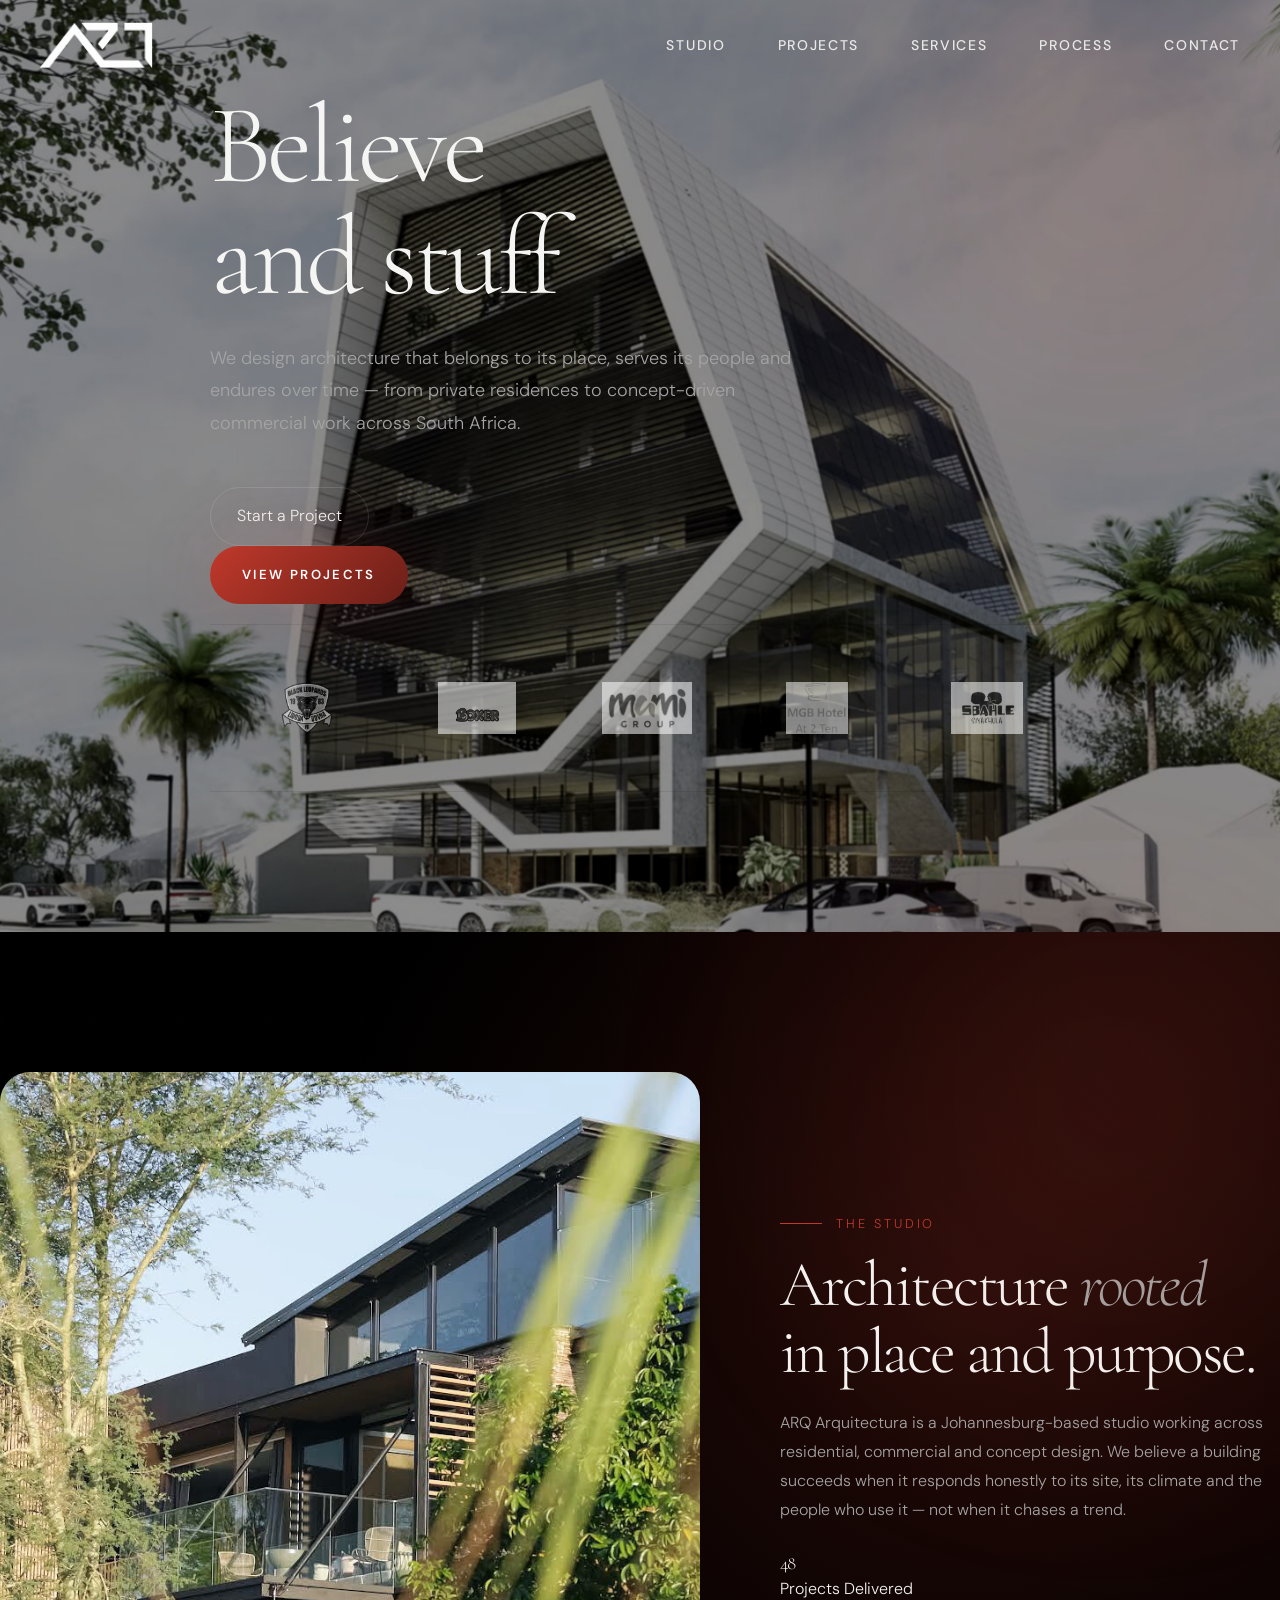
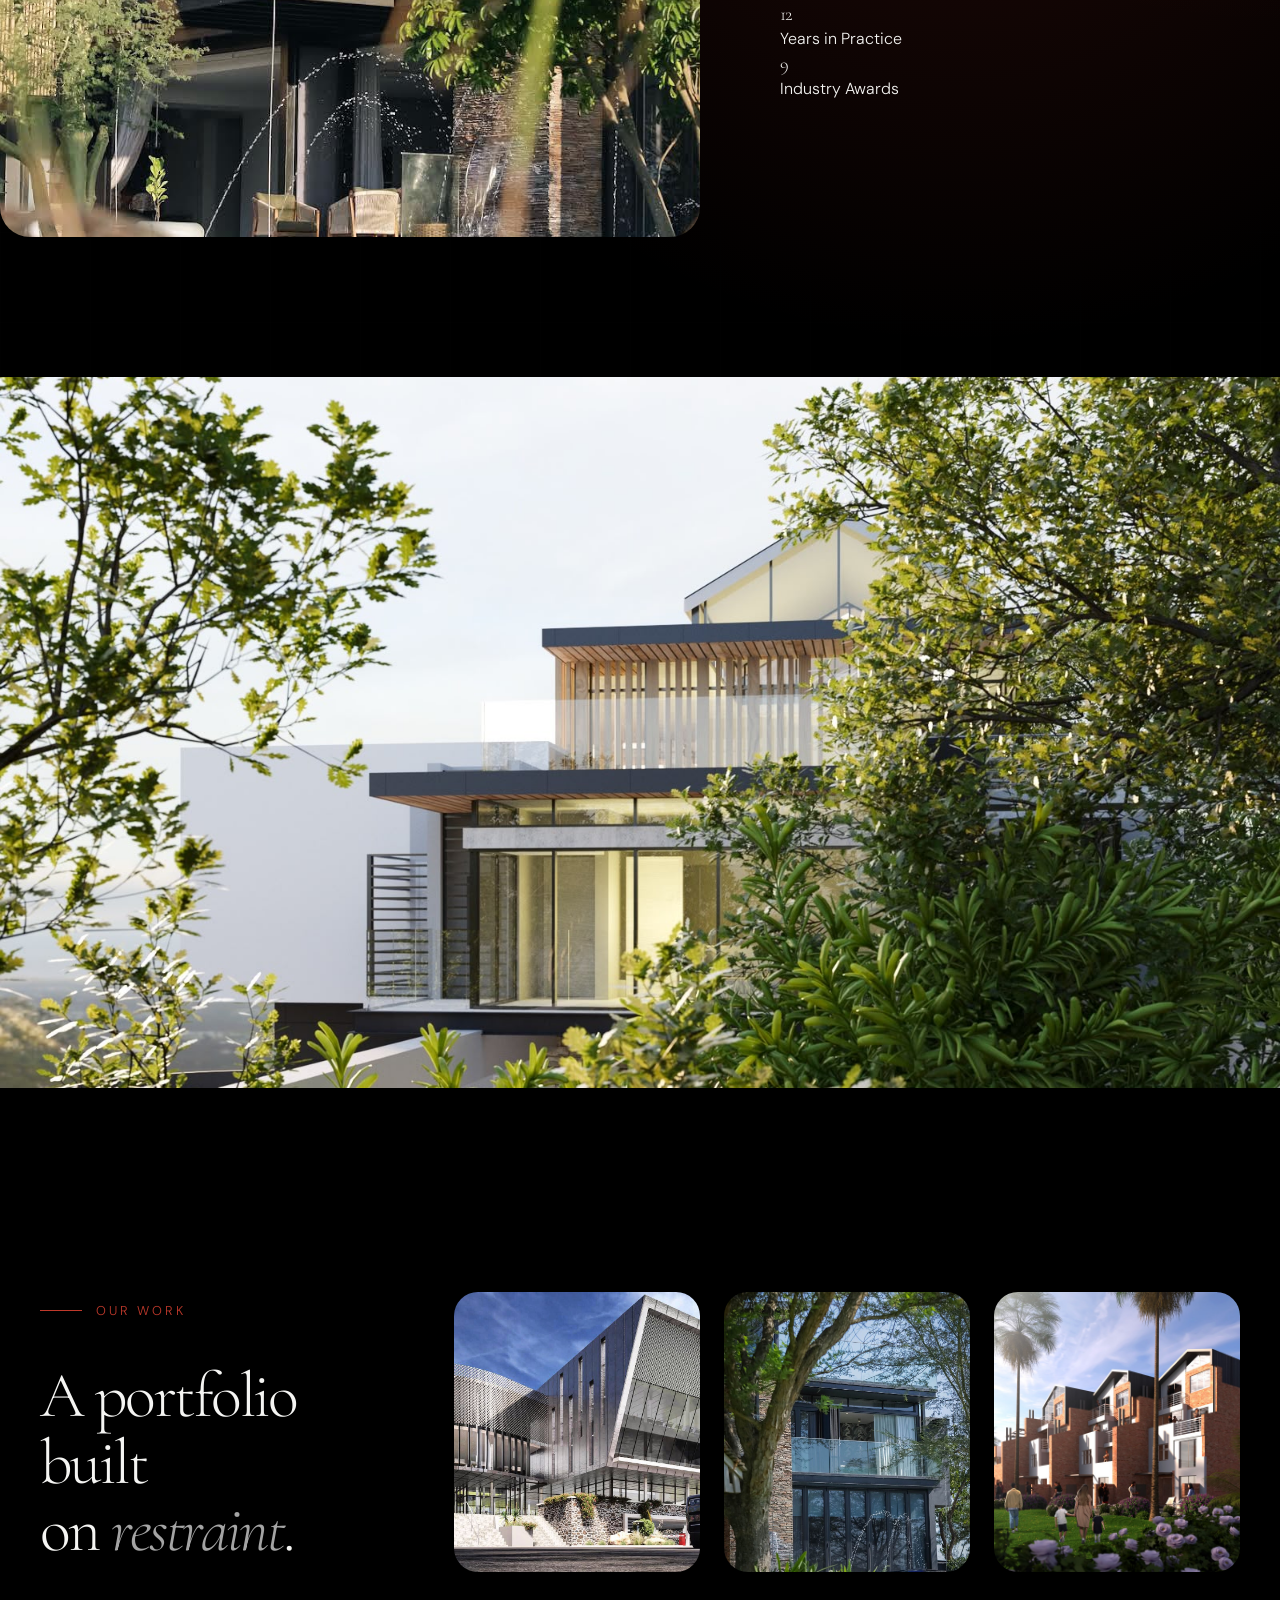
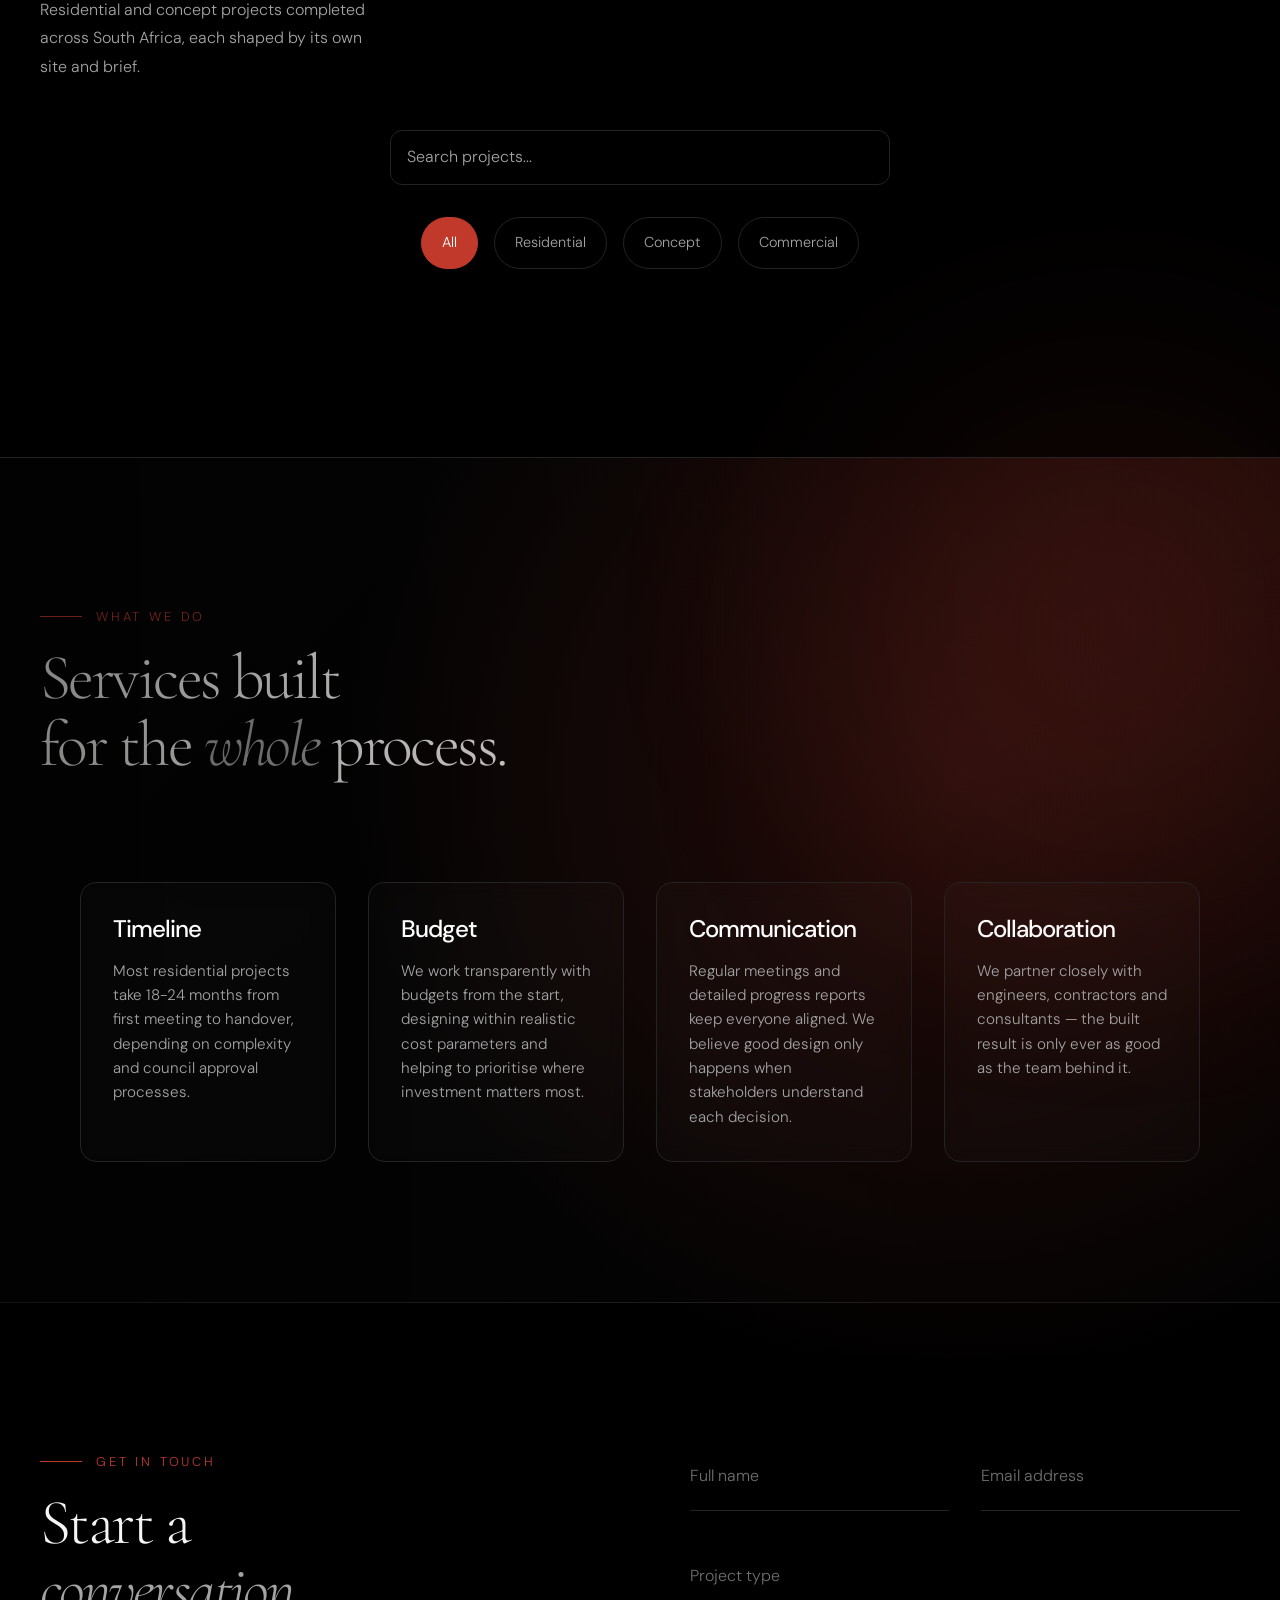
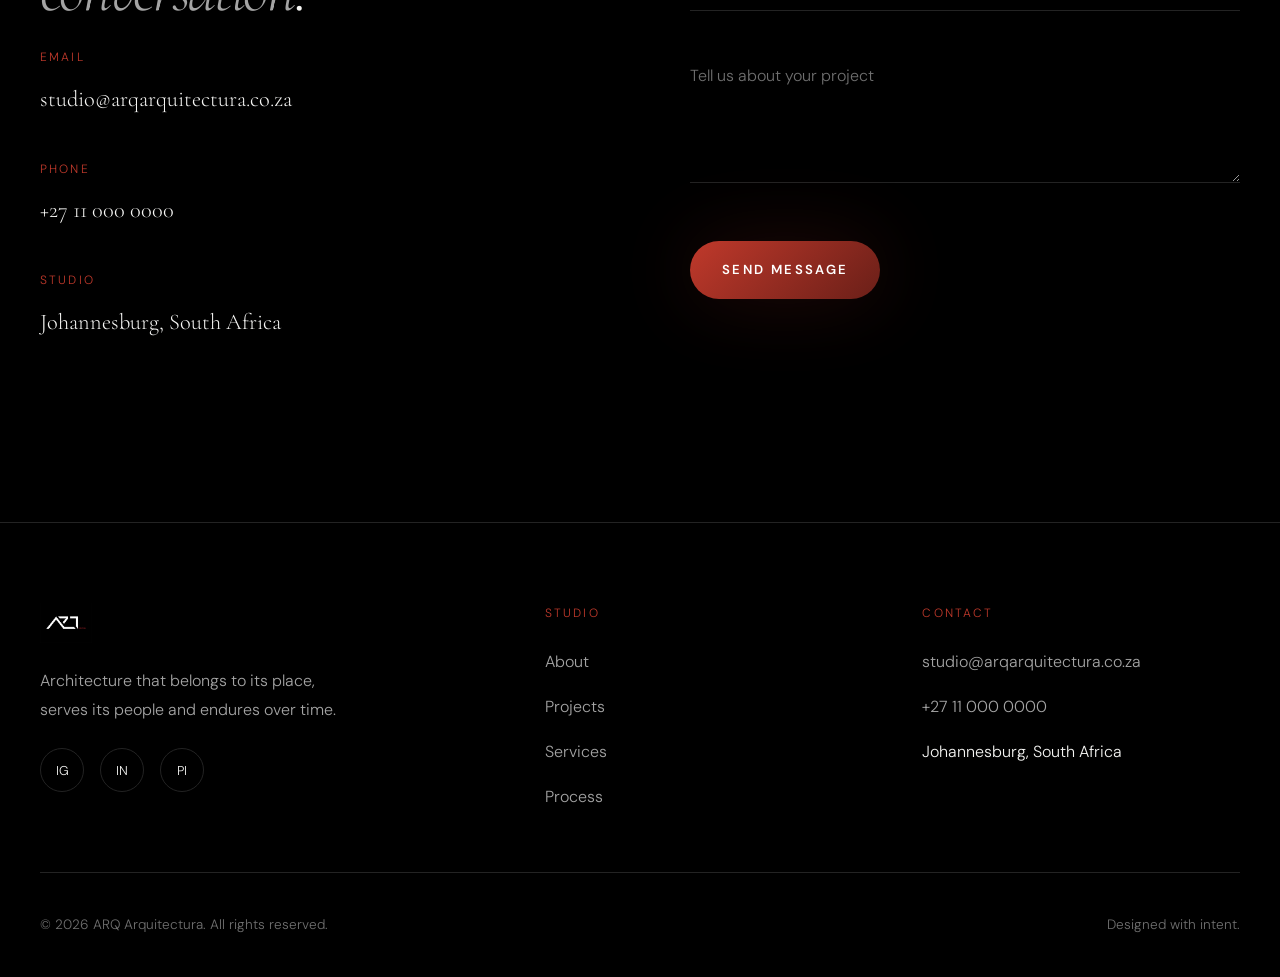
==== index.html @ 1ca4d44f "Add files via upload" ====
<!DOCTYPE html>
<html lang="en">
<head>
  <meta charset="UTF-8">
  <meta name="viewport" content="width=device-width, initial-scale=1.0">
  <title>ARQ Arquitectura | Architecture Studio</title>
  <meta name="description" content="ARQ Arquitectura is a Johannesburg-based architecture studio specialising in residential, commercial and concept design across South Africa.">

  <link rel="preconnect" href="https://fonts.googleapis.com">
  <link rel="preconnect" href="https://fonts.gstatic.com" crossorigin>
  <link href="https://fonts.googleapis.com/css2?family=Cormorant+Garamond:ital,wght@0,300;0,400;0,500;0,600;1,300;1,400&family=DM+Sans:wght@300;400;500;700&display=swap" rel="stylesheet">

  <link rel="stylesheet" href="css/variables.css">
  <link rel="stylesheet" href="css/reset.css">
  <link rel="stylesheet" href="css/layout.css">
  <link rel="stylesheet" href="css/navigation.css">
  <link rel="stylesheet" href="css/hero.css">
  <link rel="stylesheet" href="css/components.css">
  <link rel="stylesheet" href="css/featured.css">
  <link rel="stylesheet" href="css/slideshow.css">
  <link rel="stylesheet" href="css/portfolio.css">
  <link rel="stylesheet" href="css/lightbox.css">
  <link rel="stylesheet" href="css/footer.css">
  <link rel="stylesheet" href="css/animations.css">
  <link rel="stylesheet" href="css/responsive.css">
</head>

<body class="is-loading">

  <!-- ── LOADER ── -->
  <div id="loader" role="status" aria-label="Loading">
    <div class="loader-content">
      <img src="assets/images/logo.png" alt="ARQ Arquitectura" class="loader-logo-img">
      <div class="loader-bar" aria-hidden="true">
        <span class="loader-bar-fill"></span>
      </div>
    </div>
  </div>

  <!-- ── CURSOR ── -->
  <div id="cursor" aria-hidden="true">
    <div class="cursor-dot"></div>
    <div class="cursor-ring"></div>
    <div class="cursor-text"></div>
  </div>

  <!-- ── SCROLL PROGRESS ── -->
  <div id="scroll-progress" aria-hidden="true"></div>

  <!-- ── NAVIGATION ── -->
  <header>
    <nav class="navbar" role="navigation" aria-label="Main navigation">
      <a href="#" class="logo" aria-label="ARQ Arquitectura — home">
        <img src="assets/images/logo.png" alt="ARQ Arquitectura">
      </a>

      <ul class="nav-links" role="list">
        <li><a href="#about">Studio</a></li>
        <li><a href="#portfolio">Projects</a></li>
        <li><a href="#services">Services</a></li>
        <li><a href="#process">Process</a></li>
        <li><a href="#contact">Contact</a></li>
      </ul>

      <button class="menu-btn" aria-label="Open menu" aria-expanded="false">
        <span></span>
        <span></span>
      </button>
    </nav>
  </header>

  <!-- ── MOBILE MENU ── -->
  <div class="mobile-menu" role="dialog" aria-modal="true" aria-label="Mobile navigation">
    <a href="#about">Studio</a>
    <a href="#portfolio">Projects</a>
    <a href="#services">Services</a>
    <a href="#process">Process</a>
    <a href="#contact">Contact</a>
  </div>

  <main>

    <!-- ════════════════════════════════
         HERO
    ════════════════════════════════ -->
    <section id="hero" aria-label="Hero">
      <div class="hero-background">
        <img
          src="assets/images/hero/IMG-20260628-WA0039.jpg"  
          alt="Waterfront residence designed by ARQ Arquitectura"
          loading="eager"
          fetchpriority="high">
      </div>
      <!-- <div class="hero-overlay" aria-hidden="true"></div> -->
      <!-- <div class="hero-grid"    aria-hidden="true"></div> -->
      <div class="hero-light"   aria-hidden="true"></div>

      <div class="hero-content container">
        <!-- <p class="hero-tag">ARQ Arquitectura — Johannesburg</p> -->

        <h1 class="hero-title">
          <span></span>
          <span>Believe and stuff</span>
          <span></span>
        </h1>

        <p class="hero-description">
          We design architecture that belongs to its place, serves its people
          and endures over time — from private residences to concept-driven
          commercial work across South Africa.
        </p>

        <a href="#contact" class="nav-cta" style="display:inline-flex;">Start a Project</a>


        <div class="hero-buttons">
          <a href="#portfolio" class="btn btn-primary">View Projects</a>

          <section class="logo-slideshow" aria-label="Partner logos">
  <div class="slideshow-track">
    <div class="slideshow-item">
      <img src="assets/images/partners/blacklep.png" alt="Black Leopard" loading="lazy">
    </div>
    <div class="slideshow-item">
      <img src="assets/images/partners/Boxer.jpg" alt="Boxer" loading="lazy">
    </div>
    <div class="slideshow-item">
      <img src="assets/images/partners/Mami.jpg" alt="Mami Group" loading="lazy">
    </div>
    <div class="slideshow-item">
      <img src="assets/images/partners/MGB.jpg" alt="MGB Hotel at 2 Ten" loading="lazy">
    </div>
    <div class="slideshow-item">
      <img src="assets/images/partners/SBAHLe.jpg" alt="SBAHLE siyakhula" loading="lazy">
    </div>
    <div class="slideshow-item">
      <img src="assets/images/partners/Unaka.jpg" alt="Unaka aesthetics" loading="lazy">
    </div>
  </div>
</section>
        </div>
      </div>

      <!-- <div class="scroll-indicator" aria-hidden="true"><span></span></div> -->
    </section>

    <!-- ════════════════════════════════
         LOGO SLIDESHOW
    ════════════════════════════════ -->
    
    <!-- ════════════════════════════════
         ABOUT
    ════════════════════════════════ -->
    <section class="section featured-project" aria-labelledby="featured-heading">

        <div class="featured-image">
          <div class="hero-overlay" aria-hidden="true"></div> 
      <div class="hero-grid"    aria-hidden="true"></div> 
      <div class="hero-light"   aria-hidden="true"></div>
        <img
          src="assets/images/featured/IMG-20260628-WA0047.jpg"
          alt="Riverside Residence — featured project by ARQ Arquitectura"
          loading="lazy">
      </div>
       <div class="reveal-right">
          <p class="section-subtitle">The Studio</p>
          <h2 id="about-heading" class="section-title">
            Architecture <em>rooted</em><br>in place and purpose.
          </h2>

          <p class="section-description" style="margin-bottom:1.8rem;">
            ARQ Arquitectura is a Johannesburg-based studio working across
            residential, commercial and concept design. We believe a building
            succeeds when it responds honestly to its site, its climate and
            the people who use it — not when it chases a trend.
          </p>

          <div class="about-stats">
            <div class="stat">
              <h3 data-count="48">0</h3>
              <span>Projects Delivered</span>
            </div>
            <div class="stat">
              <h3 data-count="12">0</h3>
              <span>Years in Practice</span>
            </div>
            <div class="stat">
              <h3 data-count="9">0</h3>
              <span>Industry Awards</span>
            </div>
          </div>

    </div>

        </div>
    </section>


    <!-- ════════════════════════════════
         FEATURED PROJECT
    ════════════════════════════════ -->
    <!-- <section class="section featured-project" aria-labelledby="featured-heading">
      <div class="featured-image">
        <img
          src="assets/images/featured/IMG-20260628-WA0035.jpg"
          alt="Riverside Residence — featured project by ARQ Arquitectura"
          loading="lazy">
      </div>

      <div class="featured-content">
        <p class="section-subtitle">Featured Project</p>
        <h2 id="featured-heading" class="section-title">Riverside Residence</h2>

        <p class="section-description" style="margin-bottom:2rem;">
          A waterfront family home that opens fully toward the river, using
          deep overhangs and a layered material palette of stone, timber and
          glass to mediate between shade and openness through every season.
        </p>

        <div class="tags" style="margin-bottom:2.5rem;">
          <span class="tag">Residential</span>
          <span class="tag">Waterfront</span>
          <span class="tag">2025</span>
        </div>

        <a href="#portfolio" class="btn btn-outline">View All Projects</a>
      </div>
    </section> -->

 <!-- ════════════════════════════════
         FULL IMAGE SECTION
    ════════════════════════════════ -->
    <section class="full-image-section" aria-label="Full width showcase image">
      <div class="full-image-container">
        <img
          src="assets/images/featured/IMG-20260628-WA0055.jpg"
          alt="Architectural showcase by ARQ Arquitectura"
          loading="lazy">
      </div>
    </section>


    <!-- ════════════════════════════════
         PORTFOLIO
    ════════════════════════════════ -->
    <section id="portfolio" class="section" aria-labelledby="portfolio-heading">
      <div class="container-wide">

        <div class="portfolio-wrapper">
          <div class="portfolio-sidebar">
            <p class="section-subtitle">Our Work</p>
            <h2 id="portfolio-heading" class="section-title">
              A portfolio built<br>on <em>restraint</em>.
            </h2>
            <p class="section-description">
              Residential and concept projects completed across South Africa,
              each shaped by its own site and brief.
            </p>
          </div>

          <div class="portfolio-featured-grid">
            <article class="portfolio-card reveal" data-category="residential" data-title="Hillside Residence" data-location="Sandton, Johannesburg">
              <div class="portfolio-image">
                <img src="assets/images/portfolio/Residence4/IMG-20260628-WA0061.jpg" alt="Hillside Residence" loading="lazy">
              </div>
              <div class="portfolio-overlay" aria-hidden="true">
                <div>
                  <p class="project-category">Residential</p>
                  <h3 class="project-title">Hillside Residence</h3>
                  <p class="project-location">Sandton, Johannesburg</p>
                </div>
              </div>
            </article>

            <article class="portfolio-card reveal" data-category="residential" data-title="Courtyard House" data-location="Pretoria East">
              <div class="portfolio-image">
                <img src="assets/images/featured/IMG-20260628-WA0044.jpg" alt="Courtyard House" loading="lazy">
              </div>
              <div class="portfolio-overlay" aria-hidden="true">
                <div>
                  <p class="project-category">Residential</p>
                  <h3 class="project-title">Courtyard House</h3>
                  <p class="project-location">Pretoria East</p>
                </div>
              </div>
            </article>

            <article class="portfolio-card reveal" data-category="concept" data-title="Terrace Pavilion" data-location="Concept Study">
              <div class="portfolio-image">
                <img src="assets/images/featured/IMG-20260628-WA0052.jpg" alt="Terrace Pavilion concept" loading="lazy">
              </div>
              <div class="portfolio-overlay" aria-hidden="true">
                <div>
                  <p class="project-category">Residential</p>
                  <h3 class="project-title">Terrace Pavilion</h3>
                  <p class="project-location">Concept Study</p>
                </div>
              </div>
            </article>
          </div>
        </div>

        <div class="portfolio-search-container">
          <input 
            type="text" 
            id="portfolio-search" 
            class="portfolio-search" 
            placeholder="Search projects..."
            aria-label="Search projects by name or location">
        </div>

        <div class="portfolio-filters" role="group" aria-label="Filter projects">
          <button class="filter-btn active" data-filter="all">All</button>
          <button class="filter-btn" data-filter="residential">Residential</button>
          <button class="filter-btn" data-filter="concept">Concept</button>
          <button class="filter-btn" data-filter="commercial">Commercial</button>
        </div>

        <div class="portfolio-grid">
          <article class="portfolio-card reveal" data-category="residential" data-title="Glass Box Residence" data-location="Bryanston, Johannesburg">
            <div class="portfolio-image">
              <img src="assets/images/portfolio/Residence2/IMG-20260628-WA0085.jpg" alt="Glass Box Residence" loading="lazy">
            </div>
            <div class="portfolio-overlay" aria-hidden="true">
              <div>
                <p class="project-category">Residential</p>
                <h3 class="project-title">Glass Box Residence</h3>
                <p class="project-location">Bryanston, Johannesburg</p>
              </div>
            </div>
          </article>

          <article class="portfolio-card reveal" data-category="residential" data-title="The Linear House" data-location="Waterkloof, Pretoria">
            <div class="portfolio-image">
              <img src="assets/images/portfolio/Residence2/IMG-20260628-WA0087.jpg" alt="The Linear House" loading="lazy">
            </div>
            <div class="portfolio-overlay" aria-hidden="true">
              <div>
                <p class="project-category">Residential</p>
                <h3 class="project-title">The Linear House</h3>
                <p class="project-location">Waterkloof, Pretoria</p>
              </div>
            </div>
          </article>

          <article class="portfolio-card reveal" data-category="concept" data-title="Timber Retreat" data-location="Concept Study">
            <div class="portfolio-image">
              <img src="assets/images/portfolio/Residence2/IMG-20260628-WA0089.jpg" alt="Timber Retreat concept" loading="lazy">
            </div>
            <div class="portfolio-overlay" aria-hidden="true">
              <div>
                <p class="project-category">Concept</p>
                <h3 class="project-title">Timber Retreat</h3>
                <p class="project-location">Concept Study</p>
              </div>
            </div>
          </article>

          <article class="portfolio-card reveal" data-category="residential" data-title="Stone &amp; Steel House" data-location="Constantia, Cape Town">
            <div class="portfolio-image">
              <img src="assets/images/portfolio/Residence3/IMG-20260628-WA0075.jpg" alt="Stone and Steel House" loading="lazy">
            </div>
            <div class="portfolio-overlay" aria-hidden="true">
              <div>
                <p class="project-category">Residential</p>
                <h3 class="project-title">Stone &amp; Steel House</h3>
                <p class="project-location">Constantia, Cape Town</p>
              </div>
            </div>
          </article>

          <article class="portfolio-card reveal" data-category="residential" data-title="Garden Residence" data-location="Hyde Park, Johannesburg">
            <div class="portfolio-image">
              <img src="assets/images/portfolio/Residence3/IMG-20260628-WA0079.jpg" alt="Garden Residence" loading="lazy">
            </div>
            <div class="portfolio-overlay" aria-hidden="true">
              <div>
                <p class="project-category">Residential</p>
                <h3 class="project-title">Garden Residence</h3>
                <p class="project-location">Hyde Park, Johannesburg</p>
              </div>
            </div>
          </article>

          <article class="portfolio-card reveal" data-category="commercial" data-title="The Apex Tower" data-location="Johannesburg CBD">
            <div class="portfolio-image">
              <img src="assets/images/portfolio/Residence4/IMG-20260628-WA0025.jpg" alt="The Apex Tower commercial" loading="lazy">
            </div>
            <div class="portfolio-overlay" aria-hidden="true">
              <div>
                <p class="project-category">Commercial</p>
                <h3 class="project-title">The Apex Tower</h3>
                <p class="project-location">Johannesburg CBD</p>
              </div>
            </div>
          </article>

          <article class="portfolio-card reveal" data-category="concept" data-title="The Black Pavilion" data-location="Concept Study">
            <div class="portfolio-image">
              <img src="assets/images/portfolio/Residence4/IMG-20260628-WA0057.jpg" alt="The Black Pavilion concept" loading="lazy">
            </div>
            <div class="portfolio-overlay" aria-hidden="true">
              <div>
                <p class="project-category">Concept</p>
                <h3 class="project-title">The Black Pavilion</h3>
                <p class="project-location">Concept Study</p>
              </div>
            </div>
          </article>

          <article class="portfolio-card reveal" data-category="residential" data-title="The Ridge" data-location="Sandton, Johannesburg">
            <div class="portfolio-image">
              <img src="assets/images/portfolio/Residence3/IMG-20260628-WA0073.jpg" alt="The Ridge residence" loading="lazy">
            </div>
            <div class="portfolio-overlay" aria-hidden="true">
              <div>
                <p class="project-category">Residential</p>
                <h3 class="project-title">The Ridge</h3>
                <p class="project-location">Sandton, Johannesburg</p>
              </div>
            </div>
          </article>

          <article class="portfolio-card reveal" data-category="residential" data-title="Heritage Court" data-location="Rosebank, Johannesburg">
            <div class="portfolio-image">
              <img src="assets/images/portfolio/Residence2/IMG-20260628-WA0091.jpg" alt="Heritage Court" loading="lazy">
            </div>
            <div class="portfolio-overlay" aria-hidden="true">
              <div>
                <p class="project-category">Residential</p>
                <h3 class="project-title">Heritage Court</h3>
                <p class="project-location">Rosebank, Johannesburg</p>
              </div>
            </div>
          </article>
        </div><!-- .portfolio-grid -->
      </div>
    </section>

    <!-- ════════════════════════════════
         SERVICES
    ════════════════════════════════ -->
     <section class="section info-grid-section" aria-label="Process information">
      <div class="container-wide">

        <div class="section-header">
          <div>
            <p class="section-subtitle">What We Do</p>
            <h2 id="services-heading" class="section-title">
              Services built<br>for the <em>whole</em> process.
            </h2>
          </div>
        </div>
        <div class="hero-overlay" aria-hidden="true"></div>
      <div class="hero-grid"    aria-hidden="true"></div>
      <div class="hero-light"   aria-hidden="true"></div>
      <div class="container-wide">
        <div class="info-grid">
          <div class="info-card">
            <h3>Timeline</h3>
            <p>Most residential projects take 18-24 months from first meeting to handover, depending on complexity and council approval processes.</p>
          </div>
          <div class="info-card">
            <h3>Budget</h3>
            <p>We work transparently with budgets from the start, designing within realistic cost parameters and helping to prioritise where investment matters most.</p>
          </div>
          <div class="info-card">
            <h3>Communication</h3>
            <p>Regular meetings and detailed progress reports keep everyone aligned. We believe good design only happens when stakeholders understand each decision.</p>
          </div>
          <div class="info-card">
            <h3>Collaboration</h3>
            <p>We partner closely with engineers, contractors and consultants — the built result is only ever as good as the team behind it.</p>
          </div>
        </div>
      </div>
    
      </div>
    </section>

    <!-- ════════════════════════════════
         PROCESS
    ════════════════════════════════ -->
    <!-- <section id="process" class="section" aria-labelledby="process-heading">
      <div class="container">

        <div class="section-header">
          <div>
            <p class="section-subtitle">How We Work</p>
            <h2 id="process-heading" class="section-title">
              A process built<br>on <em>clarity</em>.
            </h2>
          </div>
        </div>

        <div class="timeline">
          <div class="timeline-line" aria-hidden="true"></div>

          <div class="timeline-item">
            <div class="timeline-number" aria-hidden="true">01</div>
            <div class="timeline-content">
              <h3>Discovery</h3>
              <p>We start by understanding your site, budget and how you want
              to live or work in the space — the foundation every decision
              after this is built on.</p>
            </div>
          </div>

          <div class="timeline-item">
            <div class="timeline-number" aria-hidden="true">02</div>
            <div class="timeline-content">
              <h3>Concept Design</h3>
              <p>Early massing, planning and material studies are developed
              and tested against the brief, with visualisations to bring the
              idea to life.</p>
            </div>
          </div>

          <div class="timeline-item">
            <div class="timeline-number" aria-hidden="true">03</div>
            <div class="timeline-content">
              <h3>Documentation</h3>
              <p>Approved concepts are developed into detailed technical
              drawings and specifications ready for council approval
              and tender.</p>
            </div>
          </div>

          <div class="timeline-item">
            <div class="timeline-number" aria-hidden="true">04</div>
            <div class="timeline-content">
              <h3>Delivery</h3>
              <p>We stay involved through construction, working alongside
              contractors to make sure the built result matches the
              design intent.</p>
            </div>
          </div>
        </div>

      </div>
    </section> -->

    <!-- ════════════════════════════════
         PROCESS INFO GRID
    ════════════════════════════════ -->
  
    <!-- ════════════════════════════════
         CONTACT
    ════════════════════════════════ -->
    <section id="contact" class="section" aria-labelledby="contact-heading">
      <div class="container">

        <div class="contact-grid">
          <div>
            <p class="section-subtitle">Get In Touch</p>
            <h2 id="contact-heading" class="section-title">
              Start a<br><em>conversation</em>.
            </h2>

            <div class="contact-info-item">
              <p class="contact-info-label">Email</p>
              <p class="contact-info-value">
                <a href="mailto:studio@arqarquitectura.co.za">studio@arqarquitectura.co.za</a>
              </p>
            </div>
            <div class="contact-info-item">
              <p class="contact-info-label">Phone</p>
              <p class="contact-info-value">
                <a href="tel:+27110000000">+27 11 000 0000</a>
              </p>
            </div>
            <div class="contact-info-item">
              <p class="contact-info-label">Studio</p>
              <p class="contact-info-value">Johannesburg, South Africa</p>
            </div>
          </div>

          <form id="contact-form" class="contact-form" novalidate>
            <div class="form-row form-group">
              <input class="input" type="text"  name="name"    placeholder="Full name"      required autocomplete="name">
              <input class="input" type="email" name="email"   placeholder="Email address"  required autocomplete="email">
            </div>
            <div class="form-group">
              <input class="input" type="text"  name="subject" placeholder="Project type">
            </div>
            <div class="form-group">
              <textarea class="input" name="message" placeholder="Tell us about your project" required></textarea>
            </div>
            <button type="submit" class="btn btn-primary">Send Message</button>
          </form>
        </div>

      </div>
    </section>

  </main>

  <!-- ── LIGHTBOX ── -->
  <div id="lightbox" role="dialog" aria-modal="true" aria-label="Project image"></div>

  <!-- ── FOOTER ── -->
  <footer>
    <div class="container">

      <div class="footer-grid">
        <div class="footer-brand">
          <img src="assets/images/logo.jpg" alt="ARQ Arquitectura" class="footer-logo">
          <p class="footer-tagline">
            Architecture that belongs to its place, serves its people
            and endures over time.
          </p>
          <div class="footer-social">
            <a href="#" aria-label="Instagram">IG</a>
            <a href="#" aria-label="LinkedIn">IN</a>
            <a href="#" aria-label="Pinterest">PI</a>
          </div>
        </div>

        <div>
          <p class="footer-heading">Studio</p>
          <nav class="footer-links" aria-label="Footer navigation">
            <a href="#about">About</a>
            <a href="#portfolio">Projects</a>
            <a href="#services">Services</a>
            <a href="#process">Process</a>
          </nav>
        </div>

        <div>
          <p class="footer-heading">Contact</p>
          <div class="footer-links">
            <a href="mailto:studio@arqarquitectura.co.za">studio@arqarquitectura.co.za</a>
            <a href="tel:+27110000000">+27 11 000 0000</a>
            <span>Johannesburg, South Africa</span>
          </div>
        </div>
      </div>

      <div class="footer-bottom">
        <span>© <span id="year"></span> ARQ Arquitectura. All rights reserved.</span>
        <span>Designed with intent.</span>
      </div>

    </div>
  </footer>

  <!-- ── LIBRARIES ── -->
  <script src="https://cdn.jsdelivr.net/npm/@studio-freight/lenis@1/bundled/lenis.min.js"></script>
  <script src="https://cdn.jsdelivr.net/npm/gsap@3/dist/gsap.min.js"></script>
  <script src="https://cdn.jsdelivr.net/npm/gsap@3/dist/ScrollTrigger.min.js"></script>

  <!-- ── SCRIPTS ── -->
  <script src="js/cursor.js"></script>
  <script src="js/navigation.js"></script>
  <script src="js/hero.js"></script>
  <script src="js/slideshow.js"></script>
  <script src="js/reveal.js"></script>
  <script src="js/featured.js"></script>
  <script src="js/portfolio.js"></script>
  <script src="js/process.js"></script>
  <script src="js/lightbox.js"></script>
  <script src="js/contact.js"></script>
  <script src="js/app.js"></script>

</body>
</html>
---- css/variables.css ----
/* ==========================================
   ARQ Arquitectura Design System
   ========================================== */

:root{

/*==========================================
COLORS
==========================================*/

--color-black:#080808;
--color-black-2:#101010;
--color-black-3:#181818;

--color-white:#F5F5F3;
--color-light:#E9E9E7;

--color-grey:#A4A4A4;
--color-grey-dark:#6F6F6F;
--color-grey-light:#D5D5D5;

--color-red:#C0392B;
--color-red-dark:#8E2A20;
--color-red-light:#E05345;

--color-border:#232323;

--color-success:#38A169;
--color-warning:#D69E2E;
--color-error:#E53E3E;


/*==========================================
TYPOGRAPHY
==========================================*/

--font-heading:'Cormorant Garamond',serif;
--font-body:'DM Sans',sans-serif;

--fw-light:300;
--fw-regular:400;
--fw-medium:500;
--fw-bold:700;


/*==========================================
FONT SIZES
==========================================*/

--fs-xs:.75rem;
--fs-sm:.875rem;
--fs-base:1rem;
--fs-md:1.125rem;
--fs-lg:1.5rem;
--fs-xl:2rem;
--fs-2xl:3rem;
--fs-3xl:4rem;
--fs-4xl:5rem;
--fs-5xl:6rem;


/* Responsive Hero */

--hero-title:clamp(3.5rem,9vw,7rem);
--section-title:clamp(2.2rem,5vw,4.5rem);


/*==========================================
LINE HEIGHT
==========================================*/

--lh-tight:1.05;
--lh-heading:1.15;
--lh-body:1.8;


/*==========================================
LETTER SPACING
==========================================*/

--tracking-tight:-0.04em;
--tracking-normal:0;
--tracking-wide:.14em;
--tracking-wider:.25em;


/*==========================================
SPACING
==========================================*/

--space-xxs:.4rem;
--space-xs:.75rem;
--space-sm:1rem;
--space-md:1.5rem;
--space-lg:2rem;
--space-xl:3rem;
--space-2xl:5rem;
--space-3xl:7rem;
--space-4xl:10rem;


/*==========================================
LAYOUT
==========================================*/

--container:1440px;
--container-wide:1700px;

--section-padding:140px;
--section-padding-mobile:80px;


/*==========================================
NAVIGATION
==========================================*/

--nav-height:90px;
--nav-height-scrolled:70px;


/*==========================================
BORDERS
==========================================*/

--radius-sm:8px;
--radius-md:16px;
--radius-lg:24px;
--radius-full:999px;


/*==========================================
SHADOWS
==========================================*/

--shadow-sm:
0 10px 30px rgba(0,0,0,.12);

--shadow-md:
0 20px 60px rgba(0,0,0,.18);

--shadow-lg:
0 40px 100px rgba(0,0,0,.28);

--shadow-glow:
0 0 80px rgba(192,57,43,.18);


/*==========================================
TRANSITIONS
==========================================*/

--ease:
cubic-bezier(.22,1,.36,1);

--ease-smooth:
cubic-bezier(.16,1,.3,1);

--transition-fast:
.25s var(--ease);

--transition:
.45s var(--ease);

--transition-slow:
.8s var(--ease-smooth);


/*==========================================
CURSOR
==========================================*/

--cursor-size:10px;
--cursor-ring:42px;


/*==========================================
BLUR
==========================================*/

--blur-sm:8px;
--blur-md:20px;
--blur-lg:40px;


/*==========================================
Z INDEX
==========================================*/

--z-loader:99999;
--z-cursor:9000;
--z-nav:5000;
--z-lightbox:8000;
--z-overlay:3000;


/*==========================================
IMAGE EFFECTS
==========================================*/

--image-scale:1.08;
--image-hover:1.13;

--image-darkness:.72;


/*==========================================
GLASS
==========================================*/

--glass:
rgba(255,255,255,.04);

--glass-border:
rgba(255,255,255,.08);


/*==========================================
GRADIENTS
==========================================*/

--gradient-dark:
linear-gradient(
180deg,
rgba(8,8,8,.05),
rgba(8,8,8,.92)
);

--gradient-hero:
linear-gradient(
90deg,
rgba(8,8,8,.88),
rgba(8,8,8,.18)
);

--gradient-accent:
linear-gradient(
135deg,
var(--color-red),
#6A1F18
);

}
---- css/layout.css ----
/* ==========================================
   LAYOUT
   ARQ Arquitectura
========================================== */

/* ---------- Body ---------- */

html{
    scroll-padding-top: calc(var(--nav-height) + 16px);
}

body{
    background:#000000;
    color:var(--color-white);
}

/* ---------- Main ---------- */

main{
    position:relative;
    overflow:hidden;
}

/* ---------- Container ---------- */

.container{

    width:min(
        calc(100% - 80px),
        var(--container)
    );

    margin-inline:auto;

}

.container-wide{

    width:min(
        calc(100% - 80px),
        var(--container-wide)
    );

    margin-inline:auto;

}

/* ---------- Sections ---------- */

section{

    position:relative;

    padding-block:var(--section-padding);

}

section:first-child{

    padding-top:0;

}

/* ---------- Hero ---------- */

#hero{

    position:relative;

    min-height:100svh;

    display:flex;

    align-items:center;

    overflow:hidden;

}

.hero-content{

    position:relative;

    z-index:20;

    width:min(760px,100%);

}

.hero-background{

    position:absolute;

    inset:0;

    z-index:1;

    overflow:hidden;

}

.hero-background img{

    width:100%;
    height:100%;

    object-fit:cover;

    transform:scale(var(--image-scale));

    filter:brightness(var(--image-darkness));

}

.hero-overlay{

    position:absolute;

    inset:0;

    background:var(--gradient-hero);

    z-index:2;

}

/* ---------- Hero Text ---------- */

.hero-tag{

    display:inline-flex;

    align-items:center;

    gap:12px;

    margin-bottom:32px;

    font-size:var(--fs-sm);

    letter-spacing:var(--tracking-wider);

    text-transform:uppercase;

    color:var(--color-red);

}

.hero-tag::before{

    content:"";

    width:42px;
    height:1px;

    background:var(--color-red);

}

.hero-content h1{

    font-size:var(--hero-title);

    line-height:1;

    margin-bottom:28px;

    max-width:8ch;

}

.hero-description{

    font-size:var(--fs-md);

    color:var(--color-grey);

    margin-bottom:48px;

    max-width:600px;

}

/* ---------- Hero Buttons ---------- */

.hero-buttons{

    display:flex;

    align-items:center;

    gap:20px;

    flex-wrap:wrap;

}

/* ---------- Scroll Indicator ---------- */

.scroll-indicator{

    position:absolute;

    bottom:50px;

    left:50%;

    transform:translateX(-50%);

    z-index:25;

}

.scroll-indicator span{

    display:block;

    width:1px;

    height:80px;

    background:rgba(255,255,255,.2);

    position:relative;

    overflow:hidden;

}

.scroll-indicator span::after{

    content:"";

    position:absolute;

    top:0;
    left:0;

    width:100%;
    height:40%;

    background:var(--color-red);

    animation:scrollLine 2s infinite ease;

}

/* ---------- Section Headings ---------- */

.section-header{

    display:flex;

    justify-content:space-between;

    align-items:flex-end;

    gap:40px;

    margin-bottom:80px;

}

.section-title{

    font-size:var(--section-title);

    line-height:1.05;

}

.section-title em{

    font-style:italic;

    color:var(--color-grey);

}

.section-subtitle{

    font-size:var(--fs-sm);

    letter-spacing:var(--tracking-wider);

    text-transform:uppercase;

    color:var(--color-red);

    margin-bottom:18px;

}

/* ---------- Two Column ---------- */

.grid-2{

    display:grid;

    grid-template-columns:repeat(2,1fr);

    gap:80px;

    align-items:center;

}

/* ---------- Three Column ---------- */

.grid-3{

    display:grid;

    grid-template-columns:repeat(3,1fr);

    gap:32px;

}

/* ---------- Four Column ---------- */

.grid-4{

    display:grid;

    grid-template-columns:repeat(4,1fr);

    gap:24px;

}

/* ---------- Cards ---------- */

.card{

    position:relative;

    background:var(--color-black-2);

    border:1px solid var(--color-border);

    border-radius:var(--radius-md);

    overflow:hidden;

}

/* ---------- Glass ---------- */

.glass{

    background:var(--glass);

    backdrop-filter:blur(var(--blur-md));

    border:1px solid var(--glass-border);

}

/* ---------- Spacer ---------- */

.spacer-xs{
    height:2rem;
}

.spacer-sm{
    height:3rem;
}

.spacer-md{
    height:5rem;
}

.spacer-lg{
    height:8rem;
}
---- css/navigation.css ----
/* ==========================================
   NAVIGATION
   ARQ Arquitectura
==========================================*/

/* ==============================
   HEADER
================================ */

header{

    position:fixed;

    top:0;
    left:0;

    width:100%;

    z-index:var(--z-nav);

    transition:
        background var(--transition),
        backdrop-filter var(--transition),
        padding var(--transition),
        box-shadow var(--transition);

}

header.scrolled{

    background:rgba(8,8,8,.72);

    backdrop-filter:blur(22px);

    -webkit-backdrop-filter:blur(22px);

    box-shadow:0 10px 40px rgba(0,0,0,.25);

}

/* ==============================
   NAVBAR
================================ */

.navbar{

    height:var(--nav-height);

    width:min(calc(100% - 80px),var(--container));

    margin-inline:auto;

    display:flex;

    align-items:center;

    justify-content:space-between;

    transition:height var(--transition);

}

header.scrolled .navbar{

    height:var(--nav-height-scrolled);

}

/* ==============================
   LOGO
================================ */

.logo{

    display:flex;

    align-items:center;

    gap:14px;

    z-index:999;

}

.logo img{

    height:46px;

    width:auto;

    transition:transform var(--transition);

}

.logo:hover img{

    transform:scale(1.05);

}

/* ==============================
   LINKS
================================ */

.nav-links{

    display:flex;

    align-items:center;

    gap:52px;

}

.nav-links a{

    position:relative;

    display:inline-block;

    font-size:var(--fs-sm);

    font-weight:500;

    letter-spacing:.12em;

    text-transform:uppercase;

    color:var(--color-light);

    transition:color var(--transition-fast);

}

/* underline */

.nav-links a::after{

    content:"";

    position:absolute;

    left:0;

    bottom:-8px;

    width:0;

    height:1px;

    background:var(--color-red);

    transition:width .45s var(--ease);

}

.nav-links a:hover{

    color:white;

}

.nav-links a:hover::after{

    width:100%;

}

/* Active Link */

.nav-links a.active{

    color:white;

}

.nav-links a.active::after{

    width:100%;

}

/* ==============================
   CTA
================================ */

.nav-cta{

    padding:14px 26px;

    border:1px solid rgba(255,255,255,.12);

    border-radius:999px;

    transition:all var(--transition);

}

.nav-cta:hover{

    background:var(--color-red);

    border-color:var(--color-red);

}

/* ==============================
   MOBILE BUTTON
================================ */

.menu-btn{

    width:48px;

    height:48px;

    display:none;

    position:relative;

    z-index:9999;

}

.menu-btn span{

    position:absolute;

    left:10px;

    width:28px;

    height:2px;

    background:white;

    transition:all .45s var(--ease);

}

.menu-btn span:nth-child(1){

    top:17px;

}

.menu-btn span:nth-child(2){

    top:28px;

}

/* Active */

.menu-btn.active span:nth-child(1){

    top:22px;

    transform:rotate(45deg);

}

.menu-btn.active span:nth-child(2){

    top:22px;

    transform:rotate(-45deg);

}

/* ==============================
   MOBILE MENU
================================ */

.mobile-menu{

    position:fixed;

    inset:0;

    background:rgba(8,8,8,.97);

    backdrop-filter:blur(30px);

    display:flex;

    justify-content:center;

    align-items:center;

    flex-direction:column;

    gap:40px;

    transform:translateY(-100%);

    transition:transform .8s var(--ease);

    z-index:800;

}

.mobile-menu.active{

    transform:translateY(0);

}

.mobile-menu a{

    font-family:var(--font-heading);

    font-size:clamp(2rem,7vw,4rem);

    font-weight:300;

    transition:color var(--transition);

}

.mobile-menu a:hover{

    color:var(--color-red);

}

/* ==============================
   PROGRESS BAR
================================ */

#scroll-progress{

    position:fixed;

    top:0;

    left:0;

    width:0;

    height:3px;

    background:linear-gradient(
        90deg,
        var(--color-red),
        #ff7565
    );

    z-index:99999;

    transform-origin:left;

}

/* ==============================
   NAVIGATION BACKDROP
================================ */

.nav-glow{

    position:absolute;

    inset:0;

    pointer-events:none;

    opacity:.15;

    background:
    radial-gradient(
        circle at top,
        rgba(255,255,255,.08),
        transparent 70%
    );

}

/* ==============================
   RESPONSIVE
================================ */

@media (max-width:980px){

.menu-btn{

display:block;

}

.nav-links{

display:none;

}

.nav-cta{

display:none !important;

}

.navbar{

width:min(calc(100% - 40px),100%);

}

.logo img{

height:40px;

}

}

@media (max-width:600px){

.navbar{

height:80px;

}

.logo img{

height:34px;

}

.mobile-menu{

gap:30px;

}

.mobile-menu a{

font-size:2.5rem;

}
    body.menu-open{
    overflow:hidden;
}

.mobile-menu{
    position:fixed;
    inset:0;
    display:flex;
    flex-direction:column;
    justify-content:center;
    align-items:center;
    gap:2rem;
    background:rgba(8,8,8,.96);
    backdrop-filter:blur(24px);
    transform:translateY(-100%);
    transition:transform .6s var(--ease);
    z-index:4000;
}

.mobile-menu.active{
    transform:translateY(0);
}

.mobile-menu a{
    font-family:var(--font-heading);
    font-size:clamp(2rem,6vw,4rem);
    color:var(--color-white);
    transition:color .3s ease;
}

.mobile-menu a:hover{
    color:var(--color-red);
}

}
---- css/hero.css ----
/* ==========================================
   HERO
   ARQ Arquitectura
==========================================*/

/*==============================
HERO
==============================*/

#hero{

    position:relative;
    min-height:100svh;
    padding-top:var(--nav-height);
    display:flex;
    align-items:center;
    justify-content:center;
    overflow:hidden;
    background:transparent;

}

/*==============================
BACKGROUND
==============================*/

.hero-background{

    position:absolute;
    inset:0;
    z-index:0;
    overflow:hidden;
    pointer-events:none;

}

.hero-background img{

    width:100%;
    height:100%;
    object-fit:cover;
    transform:scale(1.08);
    filter:brightness(.55) contrast(1.05) saturate(.95);
    transition:transform 8s ease, filter .8s ease;
    will-change:transform;

}

/*==============================
OVERLAYS
==============================*/

.hero-overlay{

    position:absolute;
    inset:0;
    width:100%;
    min-height:100vh;
    background:
        linear-gradient(90deg, rgba(0,0,0,.48) 0%, rgba(0,0,0,.16) 45%, rgba(0,0,0,.28) 100%),
        radial-gradient(circle at top right, rgba(192,57,43,.16), transparent 42%);
    z-index:0;
    pointer-events:none;

}

.hero-overlay::before{

    content:"";

    position:absolute;

    inset:0;

    background:
    radial-gradient(
        circle at 75% 35%,
        rgba(192,57,43,.18),
        transparent 55%
    );

    mix-blend-mode:screen;

}
/*==============================
ARCHITECT GRID
==============================*/

.hero-grid{

    position:absolute;

    inset:0;

    z-index:3;

    opacity:.035;

    background-image:

        linear-gradient(
            rgba(255,255,255,.15) 1px,
            transparent 1px
        ),

        linear-gradient(
            90deg,
            rgba(255,255,255,.15) 1px,
            transparent 1px
        );

    background-size:90px 90px;

    pointer-events:none;

}

/*==============================
AMBIENT LIGHT
==============================*/

.hero-light{

    position:absolute;

    width:700px;
    height:700px;

    border-radius:50%;

    background:
        radial-gradient(
            circle,
            rgba(192,57,43,.15),
            transparent 70%
        );

    filter:blur(120px);

    top:-180px;
    right:-180px;

    z-index:3;

    pointer-events:none;

}

/*==============================
CONTENT
==============================*/

.hero-content{

    position:relative;

    z-index:10;

    width:min(860px,100%);

}

.hero-panel{

    padding:2.2rem 2.4rem;

    border-radius:24px;

    background:linear-gradient(135deg, rgba(8,8,8,.64), rgba(8,8,8,.22));

    border:1px solid rgba(255,255,255,.1);

    backdrop-filter:blur(14px);

    -webkit-backdrop-filter:blur(14px);

    box-shadow:0 16px 40px rgba(0,0,0,.24);

}

.hero-tag{

    color:rgba(255,255,255,.84);

    text-transform:uppercase;

    letter-spacing:.35em;

    font-size:.78rem;

    margin-bottom:1.4rem;

}

.logo-carousel{

    position:relative;

    min-height:120px;

    display:grid;

    align-items:center;

}

.logo-slide{

    position:absolute;

    inset:0;

    display:flex;

    flex-direction:column;

    justify-content:center;

    gap:.35rem;

    opacity:0;

    transform:translateY(15px);

    transition:all .8s ease;

    pointer-events:none;

}

.logo-slide.active{

    opacity:1;

    transform:translateY(0);

}

.logo-mark{

    font-family:var(--font-heading);

    font-size:clamp(1.8rem, 2.6vw, 2.6rem);

    letter-spacing:.2em;

    color:var(--color-white);

}

.logo-sub{

    color:rgba(255,255,255,.72);

    font-size:.95rem;

    letter-spacing:.18em;

    text-transform:uppercase;

}

@keyframes logoFade{

    0%, 100%{
        opacity:0;
        transform:translateY(12px);
    }

    10%, 35%{
        opacity:1;
        transform:translateY(0);
    }

    40%, 60%{
        opacity:0;
        transform:translateY(-12px);
    }

}

.logo-slide:nth-child(1){ animation:logoFade 14s infinite; }
.logo-slide:nth-child(2){ animation:logoFade 14s infinite 3.5s; }
.logo-slide:nth-child(3){ animation:logoFade 14s infinite 7s; }
.logo-slide:nth-child(4){ animation:logoFade 14s infinite 10.5s; }

/*==============================
BUTTONS
==============================*/

.hero-buttons{

    display:flex;

    gap:20px;

    flex-wrap:wrap;

}

@media (max-width:900px){

.hero-panel{

    padding:1.8rem 1.6rem;

}

.logo-carousel{

    min-height:100px;

}

}

@media (max-width:600px){

.hero-panel{

    padding:1.4rem 1.2rem;

}

.hero-tag{

    letter-spacing:.2em;

    font-size:.72rem;

}

.logo-mark{

    font-size:1.5rem;

}

.logo-sub{

    font-size:.8rem;

}

}
/*==============================
BUTTON
==============================*/

.btn{

    display:inline-flex;

    align-items:center;

    justify-content:center;

    gap:12px;

    min-width:180px;

    padding:18px 36px;

    border-radius:999px;

    font-size:.9rem;

    letter-spacing:.12em;

    text-transform:uppercase;

    overflow:hidden;

    position:relative;

    transition:all var(--transition);

}

.btn-primary{

    background:var(--gradient-accent);

    color:white;

}

.btn-secondary{

    border:1px solid rgba(255,255,255,.15);

    backdrop-filter:blur(10px);

}

.btn:hover{

    transform:translateY(-5px);

    box-shadow:var(--shadow-md);

}

/*==============================
SCROLL INDICATOR
==============================*/

.scroll-indicator{

    position:absolute;

    left:50%;

    bottom:40px;

    transform:translateX(-50%);

    z-index:20;

}

.scroll-indicator::before{

    content:"";

    display:block;

    width:2px;

    height:80px;

    background:rgba(255,255,255,.15);

}

.scroll-indicator::after{

    content:"";

    position:absolute;

    left:0;

    top:0;

    width:2px;

    height:28px;

    background:var(--color-red);

    animation:scrollIndicator 2s infinite;

}

/*==============================
FLOATING EFFECTS
==============================*/

.hero-content,
.hero-background img{

    will-change:transform;

}

.hero-background img:hover{

    transform:scale(1.12);

}

/*==============================
ANIMATION HELPERS
==============================*/

.reveal-up{

    opacity:0;

    transform:translateY(60px);

}

.reveal-left{

    opacity:0;

    transform:translateX(-60px);

}

.reveal-right{

    opacity:0;

    transform:translateX(60px);

}

.fade{

    opacity:0;

}

/*==============================
RESPONSIVE
==============================*/

@media (max-width:900px){

.hero-title{

font-size:clamp(3.2rem,12vw,5.2rem);

}

.hero-description{

font-size:1rem;

}

.hero-light{

width:420px;
height:420px;

}

.hero-grid{

background-size:60px 60px;

}

}

@media (max-width:600px){

.hero-buttons{

flex-direction:column;

}

.btn{

width:100%;

}

.hero-tag{

letter-spacing:.2em;

}
    .hero-title span{

    display:block;

    overflow:hidden;

    will-change:transform, opacity;

}

.hero-content{

    will-change:transform;

}

.hero-background img{

    will-change:transform;

    transform-origin:center;

}

.btn{

    will-change:transform;

}

}
---- css/components.css ----
/* ==========================================
   COMPONENTS
   ARQ Arquitectura
==========================================*/

/*==============================
SECTION SPACING
==============================*/

.section{

    position:relative;

    padding-block:var(--section-padding);

}

.section-header{

    margin-bottom:5rem;

    max-width:760px;

}

.section-subtitle{

    display:inline-flex;

    align-items:center;

    gap:14px;

    color:var(--color-red);

    text-transform:uppercase;

    letter-spacing:.22em;

    font-size:.8rem;

    margin-bottom:1rem;

}

.section-subtitle::before{

    content:"";

    width:42px;
    height:1px;

    background:var(--color-red);

}

.section-title{

    font-size:var(--section-title);

    line-height:1.05;

    margin-bottom:1.5rem;

}

.section-description{

    color:var(--color-grey);

    max-width:640px;

}

/*==============================
BUTTONS
==============================*/

.btn{

    display:inline-flex;

    align-items:center;

    justify-content:center;

    gap:.75rem;

    min-width:180px;

    height:58px;

    padding:0 2rem;

    border-radius:999px;

    position:relative;

    overflow:hidden;

    font-size:.82rem;

    font-weight:600;

    letter-spacing:.18em;

    text-transform:uppercase;

    transition:all var(--transition);

    cursor:pointer;

}

.btn::before{

    content:"";

    position:absolute;

    inset:0;

    background:rgba(255,255,255,.08);

    transform:translateX(-100%);

    transition:transform .6s var(--ease);

}

.btn:hover::before{

    transform:translateX(0);

}

.btn:hover{

    transform:translateY(-6px);

}

.btn-primary{

    background:var(--gradient-accent);

    color:white;

    box-shadow:var(--shadow-glow);

}

.btn-secondary{

    border:1px solid rgba(255,255,255,.12);

    backdrop-filter:blur(18px);

}

.btn-outline{

    border:1px solid var(--color-border);

}

.btn-outline:hover{

    border-color:var(--color-red);

}

/*==============================
CARDS
==============================*/

.card{

    position:relative;

    overflow:hidden;

    border-radius:var(--radius-lg);

    background:var(--color-black-2);

    border:1px solid var(--color-border);

    transition:
        transform .5s var(--ease),
        border-color .5s,
        box-shadow .5s;

}

.card::before{

    content:"";

    position:absolute;

    inset:0;

    background:

        radial-gradient(

            circle at var(--mouse-x,50%) var(--mouse-y,50%),

            rgba(255,255,255,.08),

            transparent 60%

        );

    opacity:0;

    transition:opacity .4s;

}

.card:hover{

    transform:translateY(-10px);

    border-color:rgba(192,57,43,.35);

    box-shadow:var(--shadow-lg);

}

.card:hover::before{

    opacity:1;

}

/*==============================
SERVICE CARD
==============================*/

.service-card{

    padding:3rem;

    min-height:420px;

}

.service-number{

    color:rgba(255,255,255,.15);

    font-size:4rem;

    font-family:var(--font-heading);

    margin-bottom:2rem;

}

.service-title{

    font-size:2rem;

    margin-bottom:1.5rem;

}

.service-description{

    color:var(--color-grey);

}

.service-link{

    display:inline-flex;

    align-items:center;

    gap:.75rem;

    margin-top:2rem;

    color:var(--color-red);

}

/*==============================
PORTFOLIO CARD
==============================*/

.portfolio-card{

    position:relative;

    cursor:pointer;

    overflow:hidden;

}

.portfolio-image{

    overflow:hidden;

}

.portfolio-image img{

    width:100%;

    aspect-ratio:4/5;

    object-fit:cover;

    transition:
        transform 1s var(--ease),
        filter .6s;

}

.portfolio-overlay{

    position:absolute;

    inset:0;

    background:

        linear-gradient(

            transparent,

            rgba(0,0,0,.92)

        );

    display:flex;

    align-items:flex-end;

    padding:2rem;

    opacity:0;

    transition:opacity .45s;

}

.portfolio-card:hover .portfolio-overlay{

    opacity:1;

}

.portfolio-card:hover img{

    transform:scale(1.1);

    filter:brightness(.75);

}

.project-category{

    color:var(--color-red);

    text-transform:uppercase;

    font-size:.72rem;

    letter-spacing:.18em;

    margin-bottom:.6rem;

}

.project-title{

    font-size:2rem;

    margin-bottom:.6rem;

}

.project-location{

    color:var(--color-grey);

}

/*==============================
BADGES
==============================*/

.badge{

    display:inline-flex;

    align-items:center;

    padding:.5rem 1rem;

    border-radius:999px;

    background:rgba(255,255,255,.06);

    border:1px solid rgba(255,255,255,.08);

    font-size:.72rem;

    text-transform:uppercase;

    letter-spacing:.15em;

}

/*==============================
STATS
==============================*/

.stat-card{

    padding:2.5rem;

    text-align:center;

}

.stat-number{

    font-size:4rem;

    color:var(--color-red);

    font-family:var(--font-heading);

    margin-bottom:.75rem;

}

.stat-label{

    color:var(--color-grey);

}

/*==============================
FORMS
==============================*/

.form-group{

    margin-bottom:2rem;

}

.input{

    width:100%;

    padding:1.3rem 0;

    border-bottom:1px solid var(--color-border);

    transition:.4s;

}

.input:focus{

    border-color:var(--color-red);

}

textarea.input{

    min-height:180px;

}

/*==============================
TAGS
==============================*/

.tags{

    display:flex;

    flex-wrap:wrap;

    gap:.8rem;

}

.tag{

    padding:.55rem 1rem;

    border:1px solid rgba(255,255,255,.1);

    border-radius:999px;

    color:var(--color-grey);

    transition:.35s;

}

.tag:hover{

    color:white;

    border-color:var(--color-red);

}

/*==============================
GLASS PANEL
==============================*/

.glass{

    background:rgba(255,255,255,.04);

    border:1px solid rgba(255,255,255,.08);

    backdrop-filter:blur(20px);

    -webkit-backdrop-filter:blur(20px);

}

/*==============================
IMAGE REVEAL
==============================*/

.image-reveal{

    overflow:hidden;

}

.image-reveal img{

    /* start slightly zoomed and softly blurred for a smooth "coming into focus" effect */
    transform:translateY(12px) scale(1.06);
    filter:blur(8px);
    transition:transform 1.0s var(--ease), filter 1.0s var(--ease), opacity 1.0s var(--ease);
    opacity:0.92;

}

.image-reveal.visible img{

    transform:translateY(0) scale(1);
    filter:blur(0);
    opacity:1;

}

/*==============================
INFO GRID
==============================*/

.info-grid-section {
    background: linear-gradient(135deg, rgba(10, 10, 10, 0.5), rgba(10, 10, 10, 0.3));
    border-top: 1px solid var(--color-border);
    border-bottom: 1px solid var(--color-border);
}

.info-grid {
    display: grid;
    grid-template-columns: repeat(4, 1fr);
    gap: 2rem;
}

.info-card {
    padding: 2rem;
    border: 1px solid var(--color-border);
    border-radius: 16px;
    background: rgba(255, 255, 255, 0.02);
    backdrop-filter: blur(10px);
    transition: all 0.35s ease;
}

.info-card:hover {
    background: rgba(255, 255, 255, 0.04);
    border-color: var(--color-red);
    transform: translateY(-4px);
}

.info-card h3 {
    font-family: var(--font-serif);
    font-size: 1.5rem;
    font-weight: 500;
    margin-bottom: 1rem;
    color: white;
}

.info-card p {
    font-size: 0.95rem;
    line-height: 1.6;
    color: var(--color-grey);
}

/*==============================
RESPONSIVE
==============================*/

@media(max-width:900px){

    .info-grid {
        grid-template-columns: repeat(2, 1fr);
    }

.service-card{

padding:2rem;

min-height:auto;

}

.project-title{

font-size:1.5rem;

}

.stat-number{

font-size:3rem;

}

}

@media(max-width:600px){

.btn{

width:100%;

}

.info-grid {
    grid-template-columns: 1fr;
    gap: 1.5rem;
}

.section-header{

margin-bottom:3rem;

}
    
/*==========================================
CURSOR
==========================================*/

body{

    cursor:none;

}

#cursor{

    position:fixed;

    inset:0;

    pointer-events:none;

    z-index:99999;

}

.cursor-dot{

    position:fixed;

    width:8px;

    height:8px;

    background:white;

    border-radius:50%;

    transform:translate(-50%,-50%);

}

.cursor-ring{

    position:fixed;

    width:42px;

    height:42px;

    border:1px solid rgba(255,255,255,.45);

    border-radius:50%;

    transform:translate(-50%,-50%);

    transition:

        width .35s,

        height .35s,

        background .35s,

        border-color .35s;

}

.cursor-text{

    position:fixed;

    transform:translate(-50%,-50%);

    font-size:.65rem;

    font-weight:600;

    letter-spacing:.18em;

    color:white;

    text-transform:uppercase;

    white-space:nowrap;

}

#cursor.active .cursor-ring{

    width:80px;

    height:80px;

    background:rgba(192,57,43,.15);

    border-color:var(--color-red);

}
    /*==========================================
ABOUT
==========================================*/

.about-grid{

    display:grid;

    grid-template-columns:1fr 1fr;

    gap:60px;

    align-items:center;

    max-width:1200px;

}

/* ensure about content sits above the hero bleed overlay */
#about{
    position:relative;
    z-index:3;
}

.about-image{

    position:relative;

    overflow:hidden;

    border-radius:36px;

    /* subtle card background to separate the image from page and give depth */
    background: linear-gradient(135deg, rgba(10,10,10,0.03), rgba(10,10,10,0.06));
    padding:14px;
    box-shadow: 0 10px 32px rgba(10,10,10,0.08);

}

.about-image::before{

    /* decorative soft accent behind the image */
    content:"";
    position:absolute;
    top:-18px;
    left:-18px;
    width:62%;
    height:62%;
    background: linear-gradient(180deg, rgba(192,57,43,0.06), transparent);
    transform:rotate(-6deg);
    border-radius:16px;
    z-index:1;

}

.about-image img{

    width:100%;
    max-width:500px;

    height:520px;

    object-fit:cover;

    transition:transform 0.9s var(--ease), filter 0.9s var(--ease), opacity 0.9s var(--ease);

    display:block;
    position:relative;
    z-index:2;
    border-radius:24px;

}

.about-image:hover img{

    transform:scale(1.04);

}

.about-stats{

    display:flex;

    gap:3rem;

    margin-top:4rem;

}

.stat{

    display:flex;

    flex-direction:column;

}

.stat h3{

    font-size:4rem;

    color:var(--color-red);

    font-family:var(--font-heading);

    line-height:1;

}

.stat span{

    color:var(--color-grey);

    text-transform:uppercase;

    letter-spacing:.15em;

    margin-top:.5rem;

}

@media(max-width:900px){

.about-grid{

grid-template-columns:1fr;

gap:60px;

}

.about-image img{

height:500px;

}

.about-stats{

justify-content:space-between;

}

}

@media(max-width:600px){

.about-stats{

flex-direction:column;

gap:2rem;

}

}
    /*==========================================
SERVICES
==========================================*/

.services-grid{

    display:grid;

    grid-template-columns:repeat(3,1fr);

    gap:2rem;

}

.service-card{

    position:relative;

    padding:3rem;

    min-height:360px;

    display:flex;

    flex-direction:column;

    justify-content:flex-start;

    transition:all .5s var(--ease);

}

.service-card::after{

    content:"→";

    position:absolute;

    right:2rem;

    bottom:2rem;

    font-size:2rem;

    color:var(--color-red);

    opacity:0;

    transform:translateX(-20px);

    transition:.4s;

}

.service-card:hover::after{

    opacity:1;

    transform:translateX(0);

}

.service-number{

    font-size:4rem;

    font-family:var(--font-heading);

    color:rgba(255,255,255,.08);

    margin-bottom:2rem;

}

.service-title{

    font-size:2rem;

    margin-bottom:1rem;

}

.service-description{

    color:var(--color-grey);

    line-height:1.8;

}

@media(max-width:1100px){

.services-grid{

grid-template-columns:repeat(2,1fr);

}

}

@media(max-width:700px){

.services-grid{

grid-template-columns:1fr;

}

.service-card{

min-height:auto;

}

}
    /*==========================================
PROCESS TIMELINE
==========================================*/

.timeline{

    position:relative;

    max-width:900px;

    margin:auto;

}

.timeline-line{

    position:absolute;

    left:35px;

    top:0;

    width:2px;

    height:100%;

    background:rgba(255,255,255,.08);

}

.timeline-item{

    position:relative;

    display:flex;

    gap:40px;

    margin-bottom:90px;

}

.timeline-number{

    width:70px;
    height:70px;

    border-radius:50%;

    background:var(--gradient-accent);

    display:flex;

    align-items:center;

    justify-content:center;

    flex-shrink:0;

    font-weight:bold;

    box-shadow:var(--shadow-glow);

}

.timeline-content{

    flex:1;

    padding-bottom:40px;

}

.timeline-content h3{

    font-size:2rem;

    margin-bottom:16px;

}

.timeline-content p{

    color:var(--color-grey);

    line-height:1.8;

}

.timeline-item:hover .timeline-number{

    transform:scale(1.1);

    transition:.35s;

}

@media(max-width:768px){

.timeline-item{

gap:24px;

}

.timeline-content h3{

font-size:1.5rem;

}

.timeline-number{

width:55px;
height:55px;

}

.timeline-line{

left:27px;

}

}
}
---- css/featured.css ----
/* ==========================================
   FEATURED PROJECT
==========================================*/

.featured-project{

    display:grid;

    grid-template-columns:1.4fr 1fr;

    min-height:100vh;

    align-items:center;

    gap:80px;

}

.featured-image{

    overflow:hidden;

    border-radius:30px;

}

.featured-image img{

    width:100%;

    height:85vh;

    object-fit:cover;

    transition:transform 1.2s ease;

}

.featured-content{

    max-width:520px;

}

.featured-content h2{

    font-size:clamp(3rem,6vw,5rem);

    margin:20px 0;

}

.featured-content p{

    color:var(--color-grey);

    line-height:1.8;

}

.project-details{

    display:flex;

    gap:50px;

    margin:50px 0;

}

.project-details span{

    display:block;

    color:var(--color-grey);

    font-size:.8rem;

    text-transform:uppercase;

    margin-bottom:8px;

}

.project-details strong{

    font-size:1.2rem;

}

@media(max-width:1000px){

.featured-project{

grid-template-columns:1fr;

}

.featured-image img{

height:500px;

}

.project-details{

flex-wrap:wrap;

}

}

.project-detail-page{

    padding:120px 0 80px;

}

.project-detail-page .featured-content{

    padding-left:20px;

}

.project-detail-page .featured-image img{

    height:min(76vh, 760px);

}

.project-detail-page .project-details{

    margin:32px 0 24px;

}

.project-detail-page .tags{

    margin-bottom:2rem;

}

@media(max-width:700px){

    .project-detail-page{
        padding-top:90px;
    }

    .project-detail-page .featured-content{
        padding-left:0;
    }

}
---- css/slideshow.css ----
/* ==========================================
   LOGO SLIDESHOW & FULL IMAGE SECTION
==========================================*/

/* ── LOGO SLIDESHOW ────────────────────── */

.logo-slideshow {
  background: transparent;
  padding: 3rem 0;
  overflow: hidden;
  border-top: 1px solid rgba(0, 0, 0, 0.08);
  border-bottom: 1px solid rgba(0, 0, 0, 0.08);
  position: relative;
}

.slideshow-track {
  display: flex;
  gap: 2.5rem;
  animation: slideshow 20s linear infinite;
  will-change: transform;
  padding: 0 2rem;
  width: 100%;
  margin: 0 auto;
  position: relative;
  z-index: 1;
}

.slideshow-item {
  display: flex;
  align-items: center;
  justify-content: center;
  min-width: 130px;
  height: 70px;
  flex-shrink: 0;
  position: relative;
  transition: filter 0.3s ease;
}

.slideshow-item::before {
  content: '';
  position: absolute;
  inset: -8px;
  border: 1px solid rgba(0, 0, 0, 0.06);
  border-radius: 8px;
  opacity: 0;
  transition: opacity 0.3s ease;
  pointer-events: none;
}

.slideshow-item:hover::before {
  opacity: 1;
}

.slideshow-item img {
  max-height: 52px;
  max-width: 100%;
  object-fit: contain;
  opacity: 0.55;
  transition: opacity 0.35s ease, filter 0.35s ease;
  filter: grayscale(100%);
}

.slideshow-item:hover img {
  opacity: 1;
  filter: grayscale(0%);
}

@keyframes slideshow {
  0% {
    transform: translateX(0);
  }
  100% {
    transform: translateX(-50%);
  }
}

/* ── FULL IMAGE SECTION ────────────────── */

.full-image-section {
  width: 100%;
  padding: 0;
  margin: 0 0 4rem 0;
  overflow: hidden;
  position: relative;
}

.full-image-section::after {
  content: '';
  position: absolute;
  bottom: -2rem;
  left: 0;
  right: 0;
  height: 2rem;
  background: linear-gradient(to bottom, rgba(192, 57, 43, 0.1), transparent);
  pointer-events: none;
}

.full-image-container {
  width: 100vw;
  height: auto;
  position: relative;
  left: 50%;
  right: 50%;
  margin-left: -50vw;
  margin-right: -50vw;
  overflow: hidden;
}

.full-image-container img {
  width: 100%;
  height: auto;
  display: block;
  object-fit: cover;
  aspect-ratio: 9 / 5;
  transition: transform 0.5s ease;
}

.full-image-container:hover img {
  transform: scale(1.02);
}

#portfolio {
  margin-top: 2rem;
}

/* ── RESPONSIVE ────────────────────────── */

@media (max-width: 768px) {
  .logo-slideshow {
    padding: 2rem 0;
  }

  .slideshow-track {
    gap: 1.75rem;
    padding: 0 1rem;
  }

  .slideshow-item {
    min-width: 100px;
    height: 55px;
  }

  .slideshow-item img {
    max-height: 36px;
  }

  .full-image-container img {
    aspect-ratio: 4 / 3;
  }
}

@media (max-width: 480px) {
  .logo-slideshow {
    padding: 1.5rem 0;
  }

  .slideshow-track {
    gap: 1.25rem;
    padding: 0;
  }

  .slideshow-item {
    min-width: 75px;
    height: 46px;
  }

  .slideshow-item img {
    max-height: 28px;
  }

  .full-image-container img {
    aspect-ratio: 3 / 2;
  }
}
---- css/portfolio.css ----
/* ==========================================
   PORTFOLIO
==========================================*/

/* ── PORTFOLIO WRAPPER (SIDEBAR + FEATURED GRID) ── */

.portfolio-wrapper {
    display: grid;
    grid-template-columns: 350px 1fr;
    gap: 4rem;
    align-items: start;
    margin-bottom: 3rem;
}

.portfolio-sidebar {
    position: sticky;
    top: 120px;
}

.portfolio-sidebar .section-title {
    margin: 1.5rem 0 2rem;
}

/* ── PORTFOLIO FEATURED GRID (3 COLUMNS) ── */

.portfolio-featured-grid {
    display: grid;
    grid-template-columns: repeat(3, 1fr);
    gap: 1.5rem;
    width: 100%;
}

/* ── PORTFOLIO SEARCH & FILTERS ── */

.portfolio-search-container {
    display: flex;
    justify-content: center;
    margin-bottom: 2rem;
}

.portfolio-search {
    width: 100%;
    max-width: 500px;
    padding: 12px 16px;
    border: 1px solid var(--color-border);
    border-radius: 12px;
    background: transparent;
    color: white;
    font-size: 1rem;
    font-family: inherit;
    transition: all 0.35s ease;
}

.portfolio-search::placeholder {
    color: var(--color-grey);
}

.portfolio-search:focus {
    outline: none;
    border-color: var(--color-red);
    box-shadow: 0 0 0 2px rgba(255, 61, 0, 0.1);
}

.portfolio-filters {
    display: flex;
    gap: 1rem;
    justify-content: center;
    flex-wrap: wrap;
    margin-bottom: 3rem;
}

.filter-btn {
    padding: 12px 20px;
    border-radius: 999px;
    border: 1px solid var(--color-border);
    background: transparent;
    color: var(--color-grey);
    font-size: 0.9rem;
    transition: all 0.35s ease;
    cursor: pointer;
}

.filter-btn:hover {
    color: white;
    border-color: var(--color-red);
}

.filter-btn.active {
    background: var(--color-red);
    color: white;
    border-color: var(--color-red);
}

/* ── PORTFOLIO GRID (MAIN GRID) ── */

.portfolio-grid {
    display: none;
    grid-template-columns: repeat(auto-fill, minmax(280px, 1fr));
    gap: 1.5rem;
    width: 100%;
    opacity: 0;
    transition: opacity 0.5s ease;
}

.portfolio-grid.visible {
    display: grid;
    opacity: 1;
}

.portfolio-card {
    position: relative;
    overflow: hidden;
    border-radius: 24px;
    cursor: pointer;
    transition: transform 0.3s ease;
}

.portfolio-card:hover {
    transform: translateY(-4px);
}

.portfolio-image {
    overflow: hidden;
}

.portfolio-image img {
    width: 100%;
    height: 280px;
    object-fit: cover;
    transition: transform 1s ease, filter 0.5s ease;
    display: block;
}

.portfolio-overlay {
    position: absolute;
    inset: 0;
    display: flex;
    align-items: flex-end;
    padding: 2rem;
    background: linear-gradient(transparent, rgba(0, 0, 0, 0.92));
    opacity: 0;
    transition: opacity 0.45s ease;
}

.portfolio-card:hover .portfolio-overlay {
    opacity: 1;
}

.portfolio-card:hover img {
    transform: scale(1.12);
}

.portfolio-overlay > div {
    width: 100%;
}

.project-category {
    font-size: 0.85rem;
    color: var(--color-red);
    text-transform: uppercase;
    letter-spacing: 1px;
    margin-bottom: 0.5rem;
}

.project-title {
    font-size: 1.5rem;
    margin: 0.5rem 0;
    color: white;
    line-height: 1.2;
}

.project-location {
    color: var(--color-grey);
    font-size: 0.9rem;
}
---- css/footer.css ----
/* ==========================================
   CONTACT & FOOTER
   ARQ Arquitectura
========================================== */

/*==============================
CONTACT
==============================*/

.contact-grid{

    display:grid;

    grid-template-columns:1fr 1fr;

    gap:100px;

}

.contact-info-item{

    margin-bottom:2.5rem;

}

.contact-info-label{

    color:var(--color-red);

    text-transform:uppercase;

    letter-spacing:.18em;

    font-size:.75rem;

    margin-bottom:.6rem;

}

.contact-info-value{

    font-size:1.4rem;

    font-family:var(--font-heading);

}

.contact-info-value a{

    color:var(--color-white);

    transition:color var(--transition-fast);

}

.contact-info-value a:hover{

    color:var(--color-red);

}

.contact-form{

    display:flex;

    flex-direction:column;

}

.form-row{

    display:grid;

    grid-template-columns:1fr 1fr;

    gap:2rem;

}

.input,
.contact-form textarea,
.contact-form input,
.contact-form select{

    width:100%;

    background:transparent;

    border:none;

    border-bottom:1px solid var(--color-border);

    padding:1.2rem 0;

    color:var(--color-white);

    font-family:var(--font-body);

    font-size:1rem;

    transition:border-color .4s;

}

.contact-form textarea{

    min-height:140px;

    resize:vertical;

}

.contact-form input::placeholder,
.contact-form textarea::placeholder{

    color:var(--color-grey-dark);

}

.contact-form input:focus,
.contact-form textarea:focus{

    outline:none;

    border-color:var(--color-red);

}

.contact-form button{

    margin-top:1rem;

    align-self:flex-start;

}

/*==============================
FOOTER
==============================*/

footer{

    border-top:1px solid var(--color-border);

    padding-block:80px 40px;

}

.footer-grid{

    display:grid;

    grid-template-columns:1.4fr 1fr 1fr;

    gap:60px;

    margin-bottom:60px;

}

.footer-brand img{

    height:40px;

    margin-bottom:1.5rem;

}

.footer-tagline{

    color:var(--color-grey);

    max-width:320px;

    line-height:1.8;
}

.footer-heading{

    text-transform:uppercase;

    letter-spacing:.18em;

    font-size:.75rem;

    color:var(--color-red);

    margin-bottom:1.5rem;

}

.footer-links{

    display:flex;

    flex-direction:column;

    gap:1rem;

}

.footer-links a{

    color:var(--color-grey);

    transition:color var(--transition-fast);

}

.footer-links a:hover{

    color:var(--color-white);

}

.footer-social{

    display:flex;

    gap:1rem;

    margin-top:1.5rem;

}

.footer-social a{

    width:44px;
    height:44px;

    border-radius:50%;

    border:1px solid var(--color-border);

    display:flex;

    align-items:center;

    justify-content:center;

    font-size:.8rem;

    transition:all var(--transition-fast);

}

.footer-social a:hover{

    border-color:var(--color-red);

    background:var(--color-red);

}

.footer-bottom{

    display:flex;

    justify-content:space-between;

    align-items:center;

    flex-wrap:wrap;

    gap:1rem;

    padding-top:40px;

    border-top:1px solid var(--color-border);

    color:var(--color-grey-dark);

    font-size:.85rem;

}

/* ── Footer logo ── */
.footer-logo {
  height: 44px;
  width: auto;
  margin-bottom: 1.4rem;
}
---- css/animations.css ----
/* ==========================================
   ANIMATIONS
   ARQ Arquitectura
==========================================*/

/*==============================
KEYFRAMES
==============================*/

@keyframes fadeIn{
    from{
        opacity:0;
    }
    to{
        opacity:1;
    }
}

@keyframes fadeUp{
    from{
        opacity:0;
        transform:translateY(60px);
    }
    to{
        opacity:1;
        transform:translateY(0);
    }
}

@keyframes fadeDown{
    from{
        opacity:0;
        transform:translateY(-60px);
    }
    to{
        opacity:1;
        transform:translateY(0);
    }
}

@keyframes fadeLeft{
    from{
        opacity:0;
        transform:translateX(-80px);
    }
    to{
        opacity:1;
        transform:translateX(0);
    }
}

@keyframes fadeRight{
    from{
        opacity:0;
        transform:translateX(80px);
    }
    to{
        opacity:1;
        transform:translateX(0);
    }
}

@keyframes scaleIn{
    from{
        opacity:0;
        transform:scale(.85);
    }
    to{
        opacity:1;
        transform:scale(1);
    }
}

@keyframes heroZoom{

    0%{
        transform:scale(1.08);
    }

    50%{
        transform:scale(1.13);
    }

    100%{
        transform:scale(1.08);
    }

}

@keyframes float{

    0%,100%{
        transform:translateY(0);
    }

    50%{
        transform:translateY(-12px);
    }

}

@keyframes pulse{

    0%{
        transform:scale(1);
        opacity:1;
    }

    100%{
        transform:scale(1.5);
        opacity:0;
    }

}

@keyframes shimmer{

    from{
        transform:translateX(-100%);
    }

    to{
        transform:translateX(100%);
    }

}

@keyframes scrollIndicator{

    0%{
        transform:translateY(0);
        opacity:1;
    }

    100%{
        transform:translateY(55px);
        opacity:0;
    }

}

@keyframes rotateSlow{

    from{
        transform:rotate(0deg);
    }

    to{
        transform:rotate(360deg);
    }

}

@keyframes glow{

    0%,100%{

        opacity:.15;

        filter:blur(80px);

    }

    50%{

        opacity:.35;

        filter:blur(120px);

    }

}

/*==============================
REVEAL STATES
==============================*/

.reveal{

    opacity:0;

    transform:translateY(70px);

    transition:

        opacity .9s var(--ease),

        transform .9s var(--ease);

}

.reveal.active{

    opacity:1;

    transform:translateY(0);

}

.reveal-left{

    opacity:0;

    transform:translateX(-60px) scale(.995);

    transition:transform .85s cubic-bezier(.2,.9,.3,1), opacity .85s cubic-bezier(.2,.9,.3,1);

}

.reveal-left.active{

    opacity:1;

    transform:translateX(0) scale(1);

}

.reveal-right{

    opacity:0;

    transform:translateX(60px) scale(.995);

    transition:transform .85s cubic-bezier(.2,.9,.3,1), opacity .85s cubic-bezier(.2,.9,.3,1);

}

.reveal-right.active{

    opacity:1;

    transform:translateX(0) scale(1);

}

.scale-in{

    opacity:0;

    transform:scale(.9);

    transition:

    opacity .8s,

    transform .8s var(--ease);

}

.scale-in.active{

    opacity:1;

    transform:scale(1);

}

/*==============================
TEXT REVEALS
==============================*/

.split-line{

    overflow:hidden;

}

.split-line span{

    display:block;

    transform:translateY(110%);

}

/*==============================
HOVER LIFT
==============================*/

.hover-lift{

    transition:

        transform .45s var(--ease),

        box-shadow .45s;

}

.hover-lift:hover{

    transform:translateY(-10px);

    box-shadow:var(--shadow-lg);

}

/*==============================
IMAGE ZOOM
==============================*/

.zoom{

    overflow:hidden;

}

.zoom img{

    transition:

        transform 1.2s var(--ease),

        filter .8s;

}

.zoom:hover img{

    transform:scale(1.12);

}

/*==============================
MAGNETIC
==============================*/

.magnetic{

    will-change:transform;

    transition:transform .25s ease;

}

/*==============================
PARALLAX
==============================*/

.parallax{

    will-change:transform;

}

/*==============================
CURSOR SCALE TARGET
==============================*/

.cursor-hover{

    cursor:none;

}

/*==============================
BUTTON RIPPLE
==============================*/

.btn{

    position:relative;

    overflow:hidden;

}

.btn::after{

    content:"";

    position:absolute;

    inset:auto;

    width:0;

    height:0;

    border-radius:50%;

    background:rgba(255,255,255,.18);

    transform:translate(-50%,-50%);

    transition:

        width .7s,

        height .7s,

        opacity .7s;

    opacity:0;

}

.btn:active::after{

    width:420px;

    height:420px;

    opacity:1;

    transition:0s;

}

/*==============================
LOADER
==============================*/

#loader{

    position:fixed;

    inset:0;

    background:var(--color-black);

    display:grid;

    place-items:center;

    z-index:var(--z-loader);

    transition:

        opacity .8s,

        visibility .8s;

}

#loader.hidden{

    opacity:0;

    visibility:hidden;

}

.loader-content{

    display:flex;

    flex-direction:column;

    align-items:center;

    gap:1rem;

    width:min(320px, 80vw);

}

.loader-logo{

    font-size:5rem;

    font-family:var(--font-heading);

    animation:fadeUp 1s ease;

}

.loader-bar{

    width:100%;

    height:2px;

    background:rgba(255,255,255,0.16);

    border-radius:999px;

    overflow:hidden;

}

.loader-bar-fill{

    display:block;

    width:0%;

    height:100%;

    background:linear-gradient(90deg, var(--color-red), rgba(255,255,255,0.95));

    box-shadow:0 0 24px rgba(192,57,43,0.35);

    transition:width .25s ease-out;

}

/*==============================
PROGRESS BAR
==============================*/

#scroll-progress{

    transition:width .12s linear;

}

/*==============================
HERO EFFECTS
==============================*/

.hero-background img{

    animation:

        heroZoom 18s ease-in-out infinite;

}

.hero-light{

    animation:

        glow 10s ease-in-out infinite;

}

/*==============================
SPIN
==============================*/

.spin{

    animation:

        rotateSlow 18s linear infinite;

}

/*==============================
FLOAT
==============================*/

.float{

    animation:

        float 5s ease-in-out infinite;

}

/*==============================
STAGGER
==============================*/

.stagger>*{

    opacity:0;

}

/*==============================
REDUCED MOTION
==============================*/

@media(prefers-reduced-motion:reduce){

*{

animation:none !important;

transition:none !important;

}

}


/* ── Loader logo image ── */
.loader-logo-img {
  width: min(240px, 55vw);
  height: auto;
  animation: fadeUp 0.9s ease both;
}

/* ── Hero content hidden while loading (no FOUC) ── */
body.is-loading .hero-tag,
body.is-loading .hero-title span,
body.is-loading .hero-description,
body.is-loading .hero-buttons .btn,
body.is-loading .scroll-indicator { opacity: 0; }
---- css/responsive.css ----
/* ==========================================
   RESPONSIVE
   ARQ Arquitectura
   Global breakpoint adjustments
========================================== */

/* ---------- Large Desktop Down ---------- */

@media (max-width:1200px){

    .featured-project{
        grid-template-columns:1fr;
        min-height:auto;
        gap:48px;
    }

    .featured-image img{
        height:60vh;
    }

    .services-grid{
        grid-template-columns:repeat(2,1fr);
    }

}

/* ---------- Tablet ---------- */

@media (max-width:980px){

    .about-grid{
        grid-template-columns:1fr;
        gap:60px;
    }

    .about-image img{
        height:480px;
    }

    .grid-2{
        grid-template-columns:1fr;
        gap:48px;
    }

    .portfolio-wrapper {
        grid-template-columns: 300px 1fr;
        gap: 3rem;
    }

    .portfolio-featured-grid {
        grid-template-columns: repeat(3, 1fr);
    }

    .portfolio-grid{
        grid-template-columns:repeat(3,1fr);
        gap:1rem;
    }

    :root{
        --section-padding:90px;
    }

}

/* ---------- Mobile Landscape ---------- */

@media (max-width:768px){

    .services-grid{
        grid-template-columns:1fr;
    }

    .portfolio-wrapper {
        grid-template-columns: 1fr;
        gap: 2rem;
    }

    .portfolio-sidebar {
        position: relative;
        top: auto;
    }

    .portfolio-featured-grid {
        grid-template-columns: repeat(2, 1fr);
    }

    .portfolio-grid{
        grid-template-columns:repeat(2,1fr);
        gap:1rem;
    }

    .about-stats{
        flex-wrap:wrap;
        gap:2rem;
    }

    .contact-grid{
        grid-template-columns:1fr;
        gap:60px;
    }

    .footer-grid{
        grid-template-columns:1fr;
        gap:48px;
    }

}

/* ---------- Mobile ---------- */

@media (max-width:600px){

    :root{
        --section-padding:64px;
    }

    .container,
    .container-wide{
        width:min(calc(100% - 40px),100%);
    }

    .section-header{
        flex-direction:column;
        align-items:flex-start;
        gap:24px;
    }

    .portfolio-featured-grid{
        grid-template-columns:1fr;
    }

    .portfolio-grid{
        grid-template-columns:1fr;
    }

    .stat-card,
    .service-card{
        padding:2rem;
    }

}

/* ---------- Cursor: hide custom cursor on touch devices ---------- */

@media (hover:none) and (pointer:coarse){

    body{
        cursor:auto;
    }

    #cursor{
        display:none;
    }

}
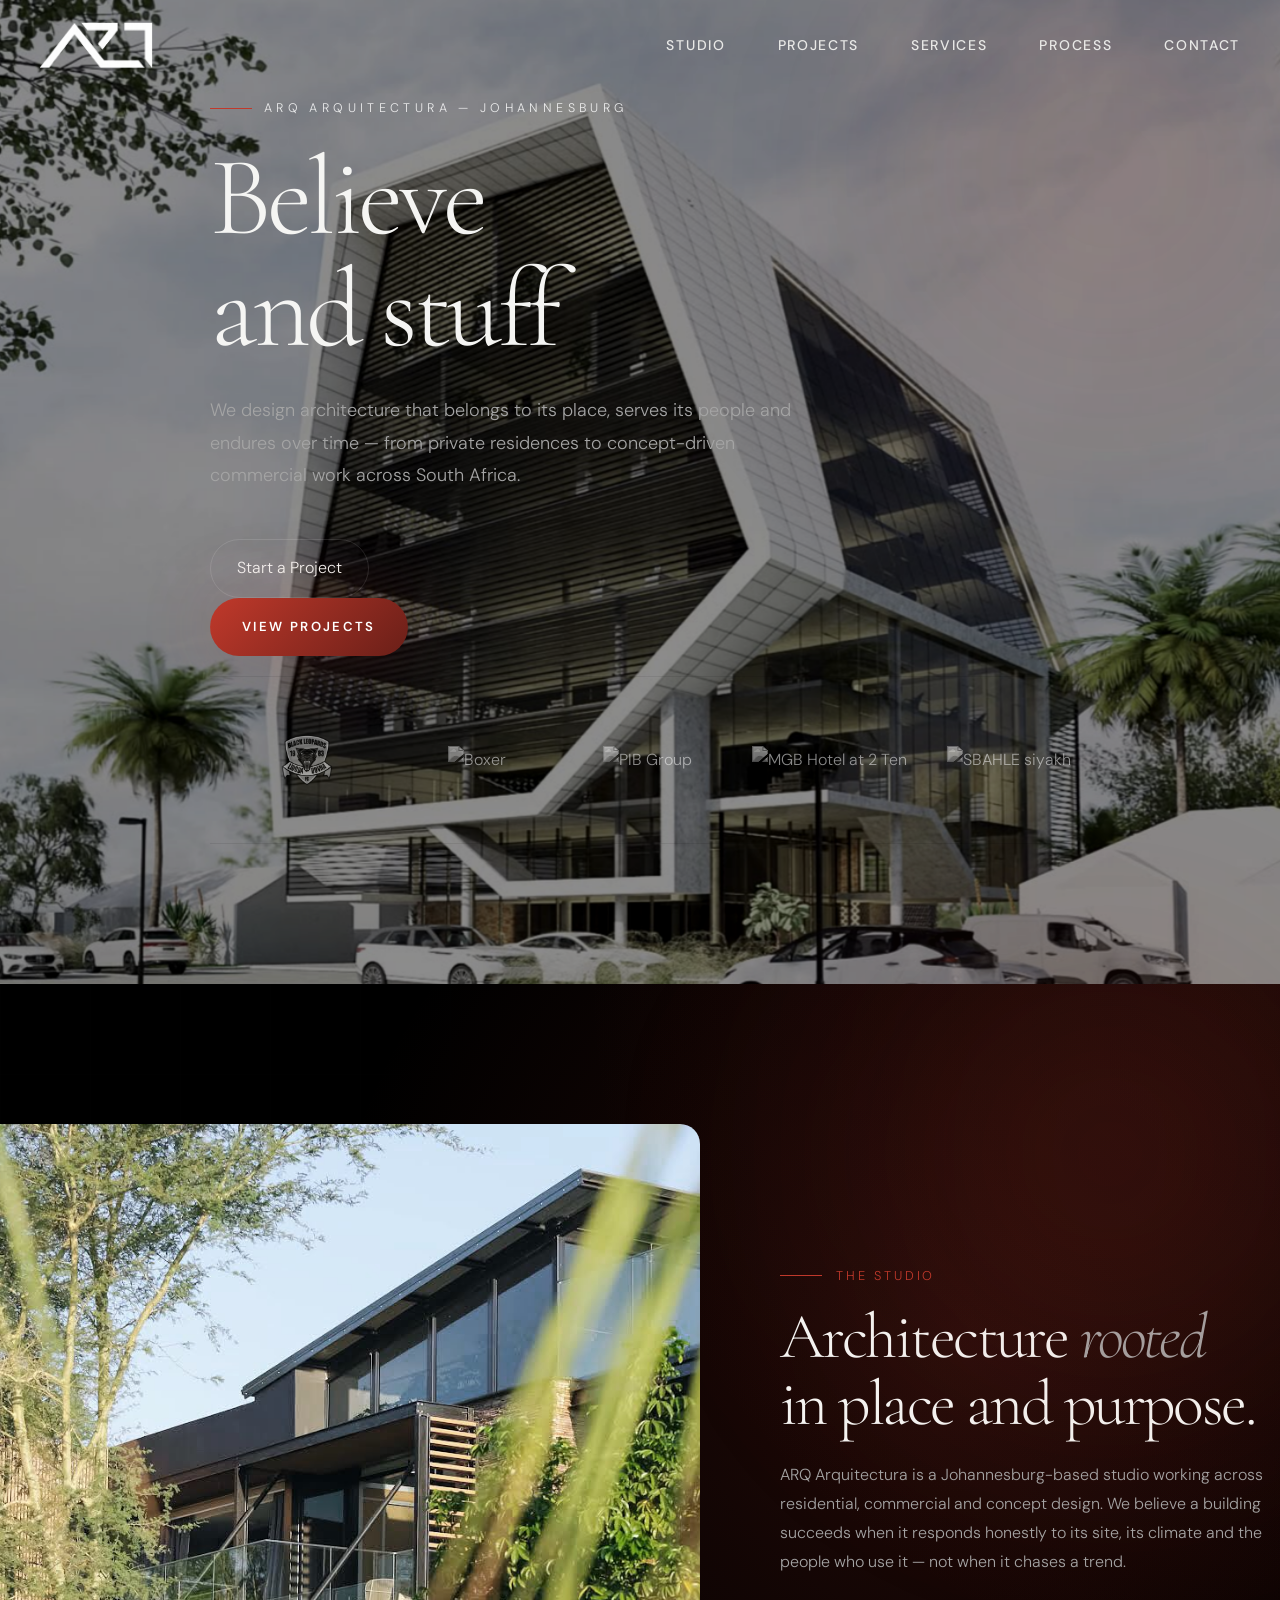
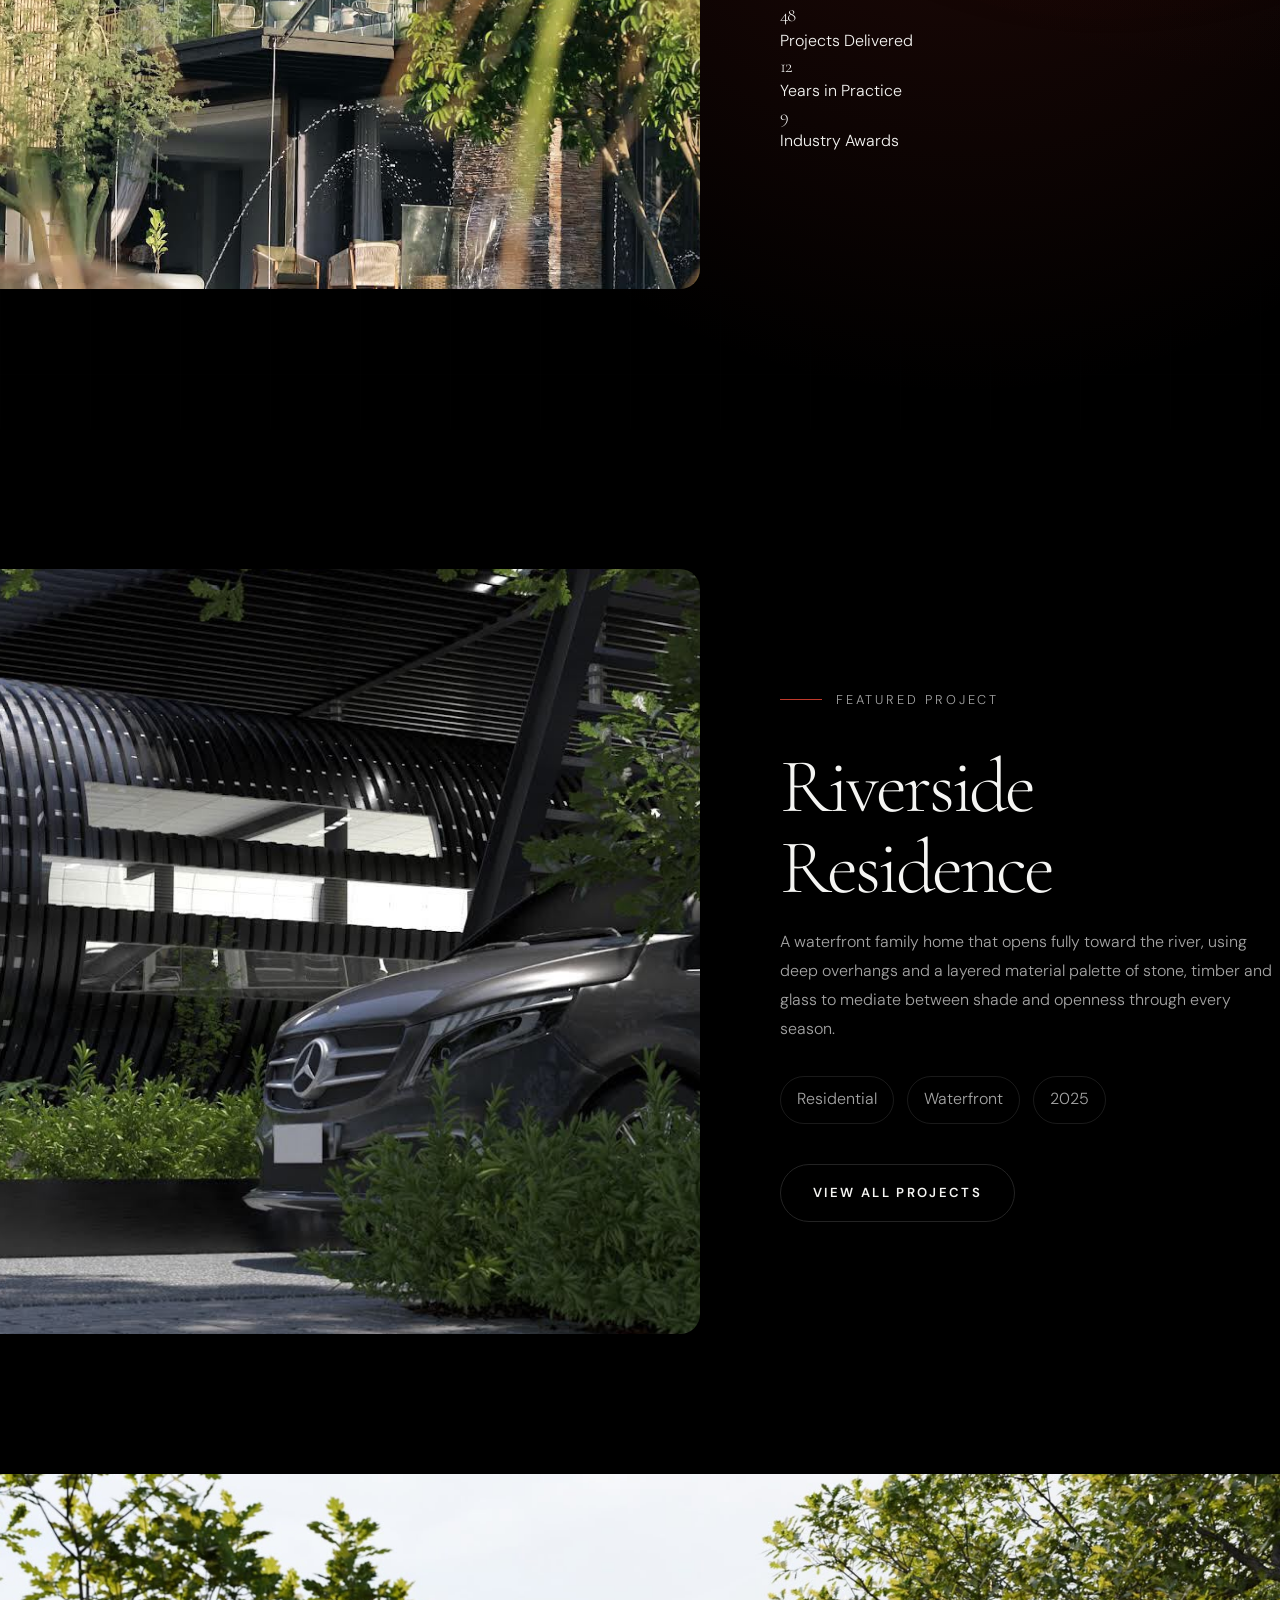
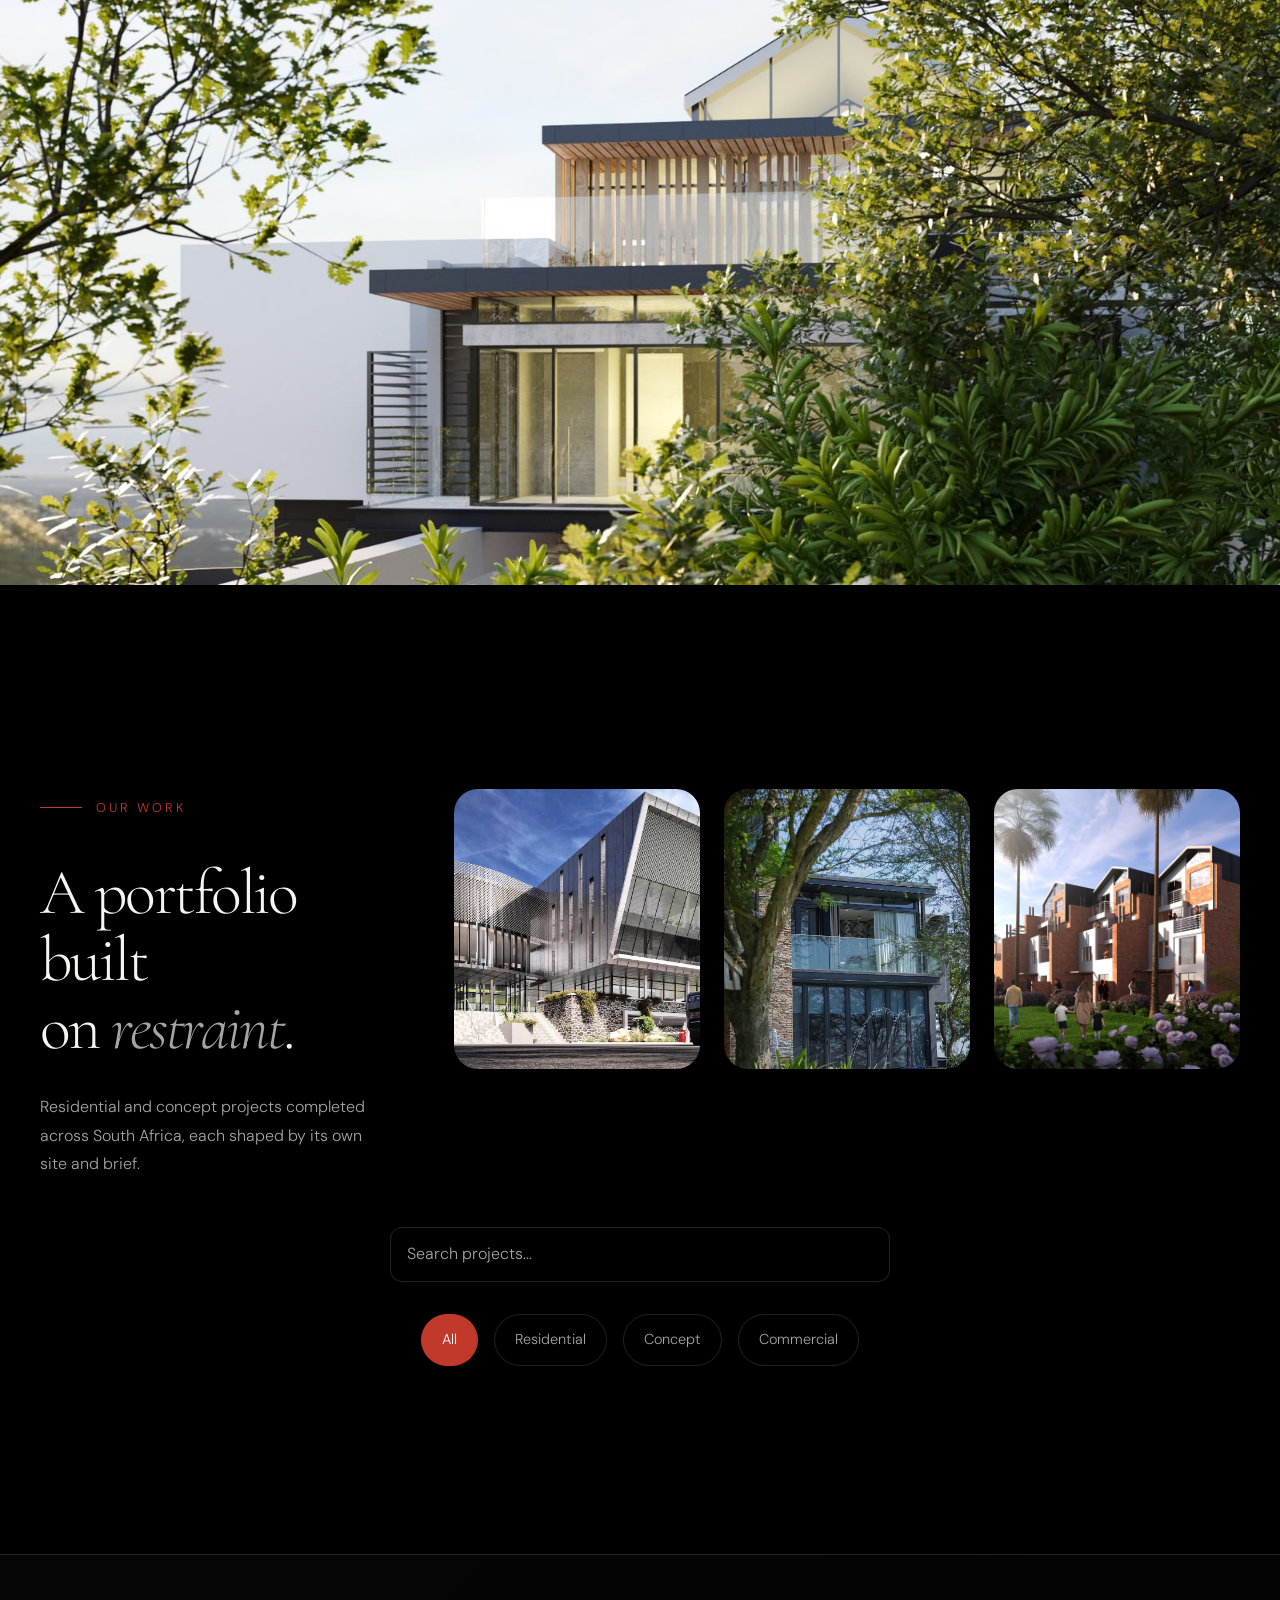
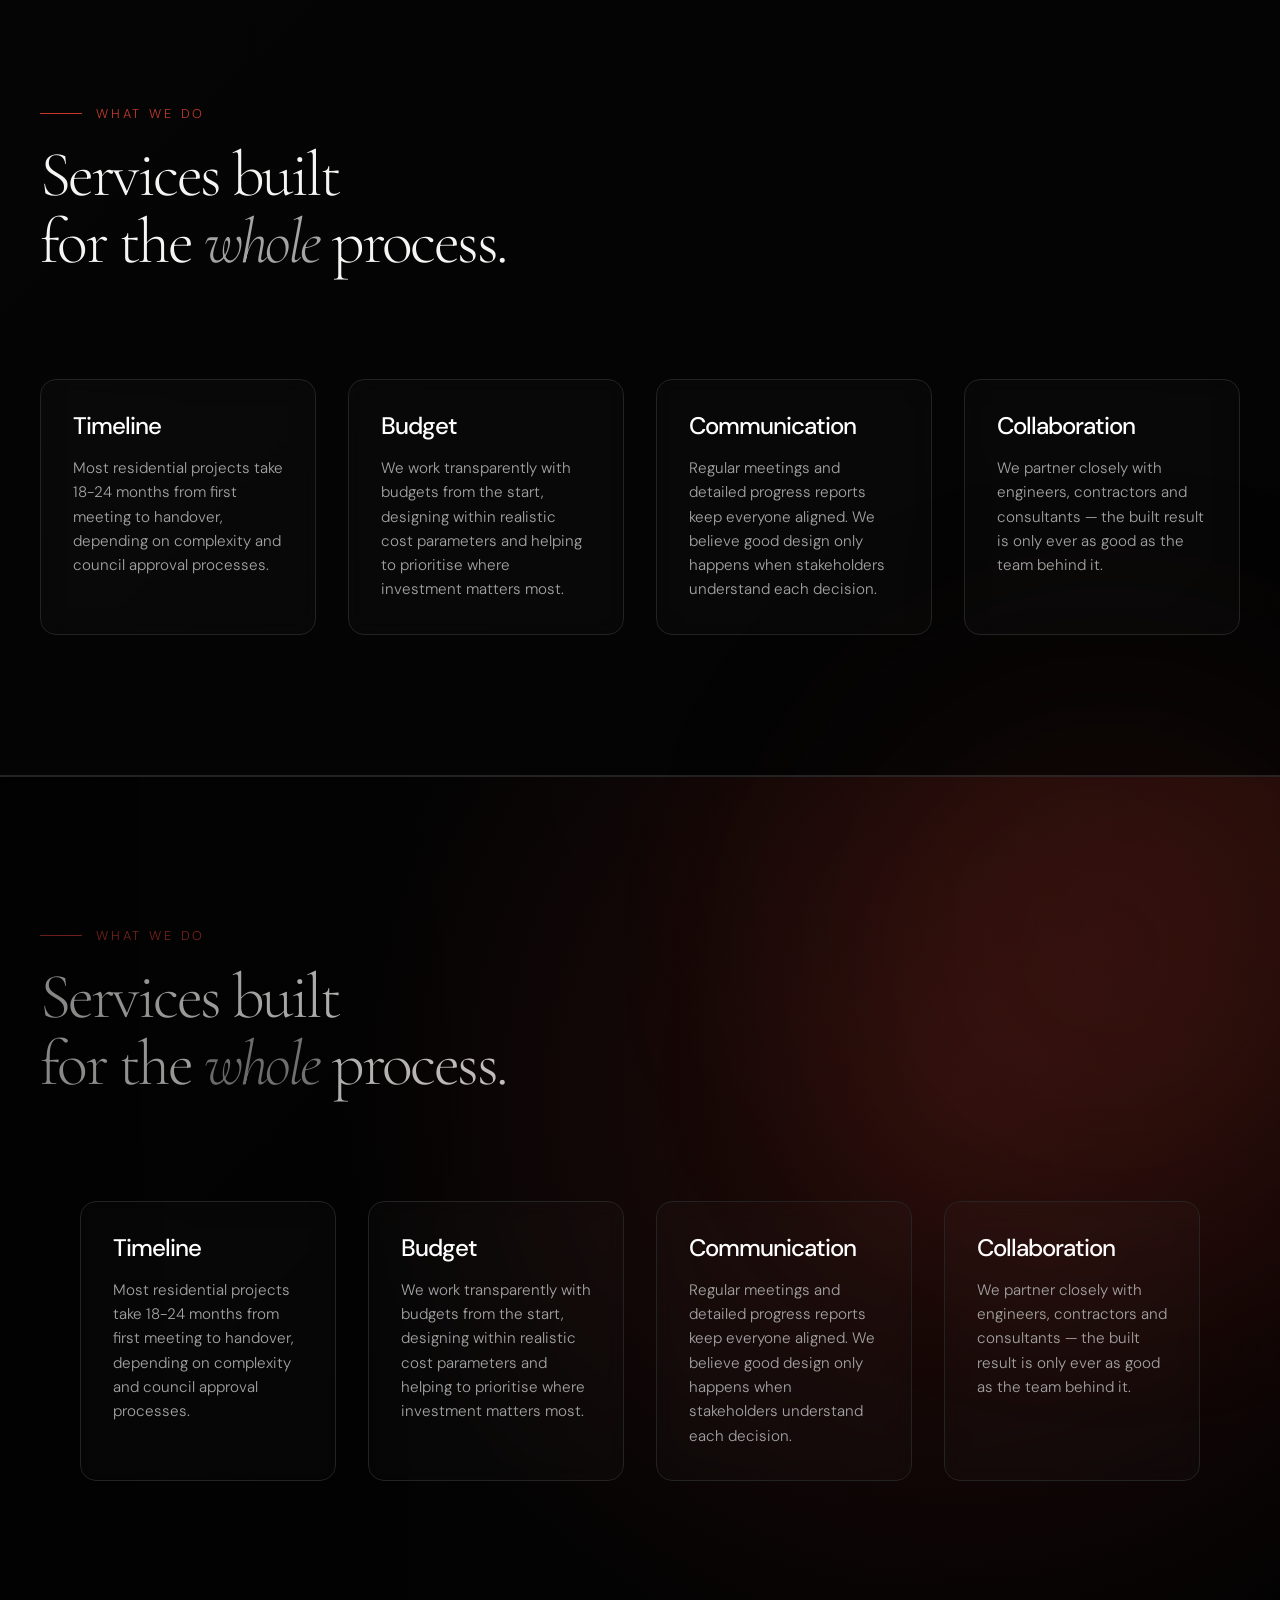
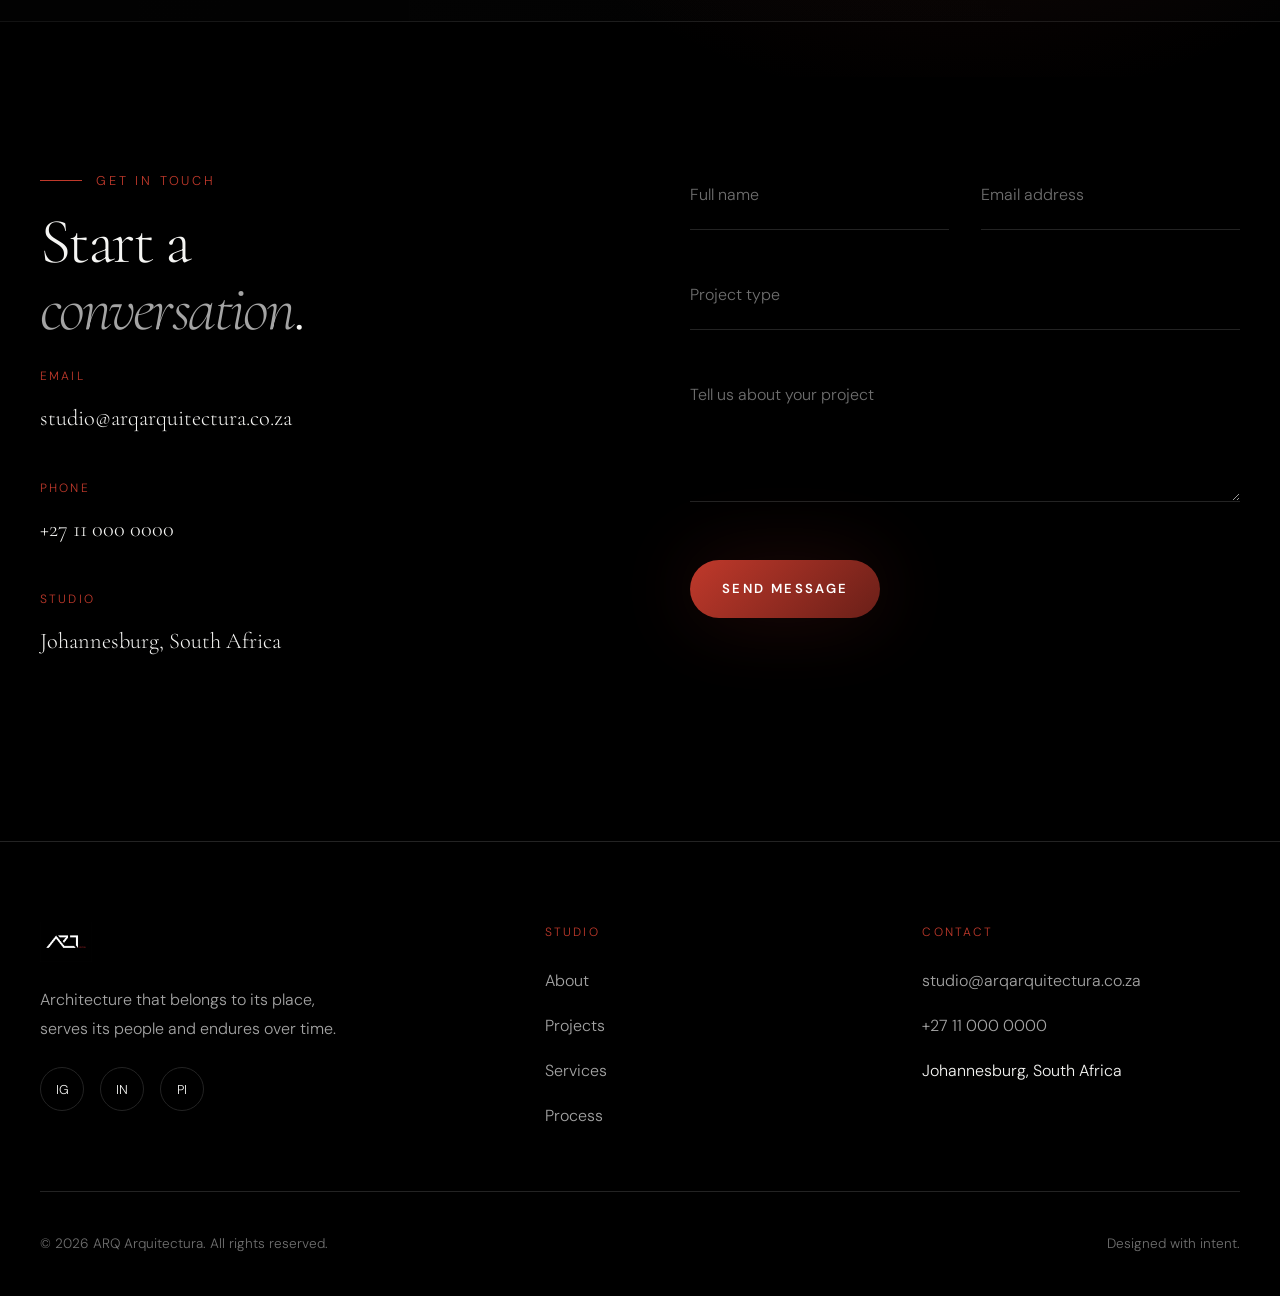
==== commit 33901983: "Add files via upload" ====
--- a/index.html
+++ b/index.html
@@ -91,12 +91,12 @@
           loading="eager"
           fetchpriority="high">
       </div>
-      <!-- <div class="hero-overlay" aria-hidden="true"></div> -->
-      <!-- <div class="hero-grid"    aria-hidden="true"></div> -->
+      <!-- <div class="hero-overlay" aria-hidden="true"></div>  -->
+     <div class="hero-grid"    aria-hidden="true"></div>
       <div class="hero-light"   aria-hidden="true"></div>
 
       <div class="hero-content container">
-        <!-- <p class="hero-tag">ARQ Arquitectura — Johannesburg</p> -->
+        <p class="hero-tag">ARQ Arquitectura — Johannesburg</p>
 
         <h1 class="hero-title">
           <span></span>
@@ -122,19 +122,28 @@
       <img src="assets/images/partners/blacklep.png" alt="Black Leopard" loading="lazy">
     </div>
     <div class="slideshow-item">
-      <img src="assets/images/partners/Boxer.jpg" alt="Boxer" loading="lazy">
+      <img src="assets/images/partners/Boxer.png" alt="Boxer" loading="lazy">
     </div>
     <div class="slideshow-item">
-      <img src="assets/images/partners/Mami.jpg" alt="Mami Group" loading="lazy">
+      <img src="assets/images/partners/pib.png" alt="PIB Group" loading="lazy">
     </div>
     <div class="slideshow-item">
-      <img src="assets/images/partners/MGB.jpg" alt="MGB Hotel at 2 Ten" loading="lazy">
+      <img src="assets/images/partners/MGB.png" alt="MGB Hotel at 2 Ten" loading="lazy">
     </div>
     <div class="slideshow-item">
-      <img src="assets/images/partners/SBAHLe.jpg" alt="SBAHLE siyakhula" loading="lazy">
+      <img src="assets/images/partners/sbahle.png" alt="SBAHLE siyakhula" loading="lazy">
     </div>
     <div class="slideshow-item">
-      <img src="assets/images/partners/Unaka.jpg" alt="Unaka aesthetics" loading="lazy">
+      <img src="assets/images/partners/Unaka.png" alt="Unaka aesthetics" loading="lazy">
+    </div>
+    <div class="slideshow-item">
+      <img src="assets/images/partners/MGB.png" alt="Unaka aesthetics" loading="lazy">
+    </div>
+    <div class="slideshow-item">
+      <img src="assets/images/partners/anza.png" alt="Unaka aesthetics" loading="lazy">
+    </div>
+    <div class="slideshow-item">
+      <img src="assets/images/partners/mtg.png" alt="Unaka aesthetics" loading="lazy">
     </div>
   </div>
 </section>
@@ -199,7 +208,7 @@
     <!-- ════════════════════════════════
          FEATURED PROJECT
     ════════════════════════════════ -->
-    <!-- <section class="section featured-project" aria-labelledby="featured-heading">
+    <section class="section featured-project" aria-labelledby="featured-heading">
       <div class="featured-image">
         <img
           src="assets/images/featured/IMG-20260628-WA0035.jpg"
@@ -225,7 +234,7 @@
 
         <a href="#portfolio" class="btn btn-outline">View All Projects</a>
       </div>
-    </section> -->
+    </section>
 
  <!-- ════════════════════════════════
          FULL IMAGE SECTION
@@ -258,44 +267,50 @@
             </p>
           </div>
 
-          <div class="portfolio-featured-grid">
-            <article class="portfolio-card reveal" data-category="residential" data-title="Hillside Residence" data-location="Sandton, Johannesburg">
-              <div class="portfolio-image">
-                <img src="assets/images/portfolio/Residence4/IMG-20260628-WA0061.jpg" alt="Hillside Residence" loading="lazy">
-              </div>
-              <div class="portfolio-overlay" aria-hidden="true">
-                <div>
-                  <p class="project-category">Residential</p>
-                  <h3 class="project-title">Hillside Residence</h3>
-                  <p class="project-location">Sandton, Johannesburg</p>
-                </div>
-              </div>
+         <div class="portfolio-featured-grid">
+            <article class="portfolio-card reveal" data-category="commercial" data-title="Black Leopards HQ" data-location="Sandton, Johannesburg">
+              <a class="portfolio-link" href="project-detail.html?project=hillside-residence" aria-label="View project">
+                <div class="portfolio-image">
+                  <img src="assets/images/portfolio/Residence4/IMG-20260628-WA0061.jpg" alt="Black Leopards HQ" loading="lazy">
+                </div>
+                <div class="portfolio-overlay" aria-hidden="true">
+                  <div>
+                    <p class="project-category">Commercial</p>
+                    <h3 class="project-title">Hillside Residence</h3>
+                    <p class="project-location">Sandton, Johannesburg</p>
+                  </div>
+                </div>
+              </a>
             </article>
 
             <article class="portfolio-card reveal" data-category="residential" data-title="Courtyard House" data-location="Pretoria East">
-              <div class="portfolio-image">
-                <img src="assets/images/featured/IMG-20260628-WA0044.jpg" alt="Courtyard House" loading="lazy">
-              </div>
-              <div class="portfolio-overlay" aria-hidden="true">
-                <div>
-                  <p class="project-category">Residential</p>
-                  <h3 class="project-title">Courtyard House</h3>
-                  <p class="project-location">Pretoria East</p>
-                </div>
-              </div>
+              <a class="portfolio-link" href="project-detail.html?project=courtyard-house" aria-label="View Courtyard House project">
+                <div class="portfolio-image">
+                  <img src="assets/images/featured/IMG-20260628-WA0044.jpg" alt="Courtyard House" loading="lazy">
+                </div>
+                <div class="portfolio-overlay" aria-hidden="true">
+                  <div>
+                    <p class="project-category">Residential</p>
+                    <h3 class="project-title">Courtyard House</h3>
+                    <p class="project-location">Pretoria East</p>
+                  </div>
+                </div>
+              </a>
             </article>
 
             <article class="portfolio-card reveal" data-category="concept" data-title="Terrace Pavilion" data-location="Concept Study">
-              <div class="portfolio-image">
-                <img src="assets/images/featured/IMG-20260628-WA0052.jpg" alt="Terrace Pavilion concept" loading="lazy">
-              </div>
-              <div class="portfolio-overlay" aria-hidden="true">
-                <div>
-                  <p class="project-category">Residential</p>
-                  <h3 class="project-title">Terrace Pavilion</h3>
-                  <p class="project-location">Concept Study</p>
-                </div>
-              </div>
+              <a class="portfolio-link" href="project-detail.html?project=terrace-pavilion" aria-label="View Terrace Pavilion project">
+                <div class="portfolio-image">
+                  <img src="assets/images/featured/IMG-20260628-WA0052.jpg" alt="Terrace Pavilion concept" loading="lazy">
+                </div>
+                <div class="portfolio-overlay" aria-hidden="true">
+                  <div>
+                    <p class="project-category">Residential</p>
+                    <h3 class="project-title">Terrace Pavilion</h3>
+                    <p class="project-location">Concept Study</p>
+                  </div>
+                </div>
+              </a>
             </article>
           </div>
         </div>
@@ -318,122 +333,297 @@
 
         <div class="portfolio-grid">
           <article class="portfolio-card reveal" data-category="residential" data-title="Glass Box Residence" data-location="Bryanston, Johannesburg">
-            <div class="portfolio-image">
-              <img src="assets/images/portfolio/Residence2/IMG-20260628-WA0085.jpg" alt="Glass Box Residence" loading="lazy">
-            </div>
-            <div class="portfolio-overlay" aria-hidden="true">
-              <div>
-                <p class="project-category">Residential</p>
-                <h3 class="project-title">Glass Box Residence</h3>
-                <p class="project-location">Bryanston, Johannesburg</p>
-              </div>
-            </div>
+            <a class="portfolio-link" href="project-detail.html?project=glass-box-residence" aria-label="View Glass Box Residence project">
+              <div class="portfolio-image">
+                <img src="assets/images/portfolio/SPA/f3.jpg" alt="Glass Box Residence" loading="lazy">
+              </div>
+              <div class="portfolio-overlay" aria-hidden="true">
+                <div>
+                  <p class="project-category">Residential</p>
+                  <h3 class="project-title">SPA</h3>
+                  <p class="project-location">Bryanston, Johannesburg</p>
+                </div>
+              </div>
+            </a>
           </article>
 
           <article class="portfolio-card reveal" data-category="residential" data-title="The Linear House" data-location="Waterkloof, Pretoria">
-            <div class="portfolio-image">
-              <img src="assets/images/portfolio/Residence2/IMG-20260628-WA0087.jpg" alt="The Linear House" loading="lazy">
-            </div>
-            <div class="portfolio-overlay" aria-hidden="true">
-              <div>
-                <p class="project-category">Residential</p>
-                <h3 class="project-title">The Linear House</h3>
-                <p class="project-location">Waterkloof, Pretoria</p>
-              </div>
-            </div>
-          </article>
-
-          <article class="portfolio-card reveal" data-category="concept" data-title="Timber Retreat" data-location="Concept Study">
-            <div class="portfolio-image">
-              <img src="assets/images/portfolio/Residence2/IMG-20260628-WA0089.jpg" alt="Timber Retreat concept" loading="lazy">
-            </div>
-            <div class="portfolio-overlay" aria-hidden="true">
-              <div>
-                <p class="project-category">Concept</p>
-                <h3 class="project-title">Timber Retreat</h3>
-                <p class="project-location">Concept Study</p>
-              </div>
-            </div>
+            <a class="portfolio-link" href="project-detail.html?project=the-linear-house" aria-label="View House Madhie project">
+              <div class="portfolio-image">
+                <img src="assets/images/portfolio/House Madhie/F6 (1).JPG" alt="The Linear House" loading="lazy">
+              </div>
+              <div class="portfolio-overlay" aria-hidden="true">
+                <div>
+                  <p class="project-category">Residential</p>
+                  <h3 class="project-title">House Madhie</h3>
+                  <p class="project-location">Waterkloof, Pretoria</p>
+                </div>
+              </div>
+            </a>
+          </article>
+
+          <article class="portfolio-card reveal" data-category="residential" data-title="The Linear House" data-location="Waterkloof, Pretoria">
+            <a class="portfolio-link" href="project-detail.html?project=house-mpho" aria-label="View House Mpho project">
+              <div class="portfolio-image">
+                <img src="assets/images/portfolio/HOUSE MPHO/IMG_4455.jpeg" alt="The Linear House" loading="lazy">
+              </div>
+              <div class="portfolio-overlay" aria-hidden="true">
+                <div>
+                  <p class="project-category">Residential</p>
+                  <h3 class="project-title">House Mpho</h3>
+                  <p class="project-location">Waterkloof, Pretoria</p>
+                </div>
+              </div>
+            </a>
+          </article>
+
+          <article class="portfolio-card reveal" data-category="residential" data-title="The Linear House" data-location="Waterkloof, Pretoria">
+            <a class="portfolio-link" href="project-detail.html?project=house-ng" aria-label="View House NG project">
+              <div class="portfolio-image">
+                <img src="assets/images/portfolio/House NG/IMG_0663.jpg" alt="The Linear House" loading="lazy">
+              </div>
+              <div class="portfolio-overlay" aria-hidden="true">
+                <div>
+                  <p class="project-category">Residential</p>
+                  <h3 class="project-title">House NG</h3>
+                  <p class="project-location">Waterkloof, Pretoria</p>
+                </div>
+              </div>
+            </a>
+          </article>
+
+          <article class="portfolio-card reveal" data-category="residential" data-title="Riashumisana" data-location="Limpopo">
+            <a class="portfolio-link" href="project-detail.html?project=riashumisana" aria-label="View Riashumisana project">
+              <div class="portfolio-image">
+                <img src="assets/images/portfolio/RIASHUMISANA/V_2 - Photo.jpg" alt="The Linear House" loading="lazy">
+              </div>
+              <div class="portfolio-overlay" aria-hidden="true">
+                <div>
+                  <p class="project-category">Residential</p>
+                  <h3 class="project-title">Riashumisana</h3>
+                  <p class="project-location">Limpopo</p>
+                </div>
+              </div>
+            </a>
+          </article>
+
+          <article class="portfolio-card reveal" data-category="commercial" data-title="Jane Furse Complex" data-location="Concept Study">
+            <a class="portfolio-link" href="project-detail.html?project=jane-furse" aria-label="View Jane Furse project">
+              <div class="portfolio-image">
+                <img src="assets/images/portfolio/JANE FURSE/JF_Photo - 4.jpg" alt="Timber Retreat concept" loading="lazy">
+              </div>
+              <div class="portfolio-overlay" aria-hidden="true">
+                <div>
+                  <p class="project-category">Commercial</p>
+                  <h3 class="project-title">Jane Furse</h3>
+                  <p class="project-location">Concept Study</p>
+                </div>
+              </div>
+            </a>
+          </article>
+
+          <article class="portfolio-card reveal" data-category="Commercial" data-title="Ribolla Inn" data-location="Concept Study">
+            <a class="portfolio-link" href="project-detail.html?project=ribolla-inn" aria-label="View Ribolla Inn project">
+              <div class="portfolio-image">
+                <img src="assets/images/portfolio/RIBOLLA INN/WhatsApp Image 2025-12-29 at 00.06.33.jpeg" alt="Timber Retreat concept" loading="lazy">
+              </div>
+              <div class="portfolio-overlay" aria-hidden="true">
+                <div>
+                  <p class="project-category">Commercial</p>
+                  <h3 class="project-title">Riabolla Inn</h3>
+                  <p class="project-location">Concept Study</p>
+                </div>
+              </div>
+            </a>
+          </article>
+
+          <article class="portfolio-card reveal" data-category="commercial" data-title="Mami Life" data-location="Concept Study">
+            <a class="portfolio-link" href="project-detail.html?project=mami-life" aria-label="View Mami Life project">
+              <div class="portfolio-image">
+                <img src="assets/images/portfolio/MAMI LIFE/ChatGPT Image Jun 3, 2026, 07_52_45 PM.png" alt="Timber Retreat concept" loading="lazy">
+              </div>
+              <div class="portfolio-overlay" aria-hidden="true">
+                <div>
+                  <p class="project-category">Commercial</p>
+                  <h3 class="project-title">Mami Life</h3>
+                  <p class="project-location">Concept Study</p>
+                </div>
+              </div>
+            </a>
+          </article>
+
+          <article class="portfolio-card reveal" data-category="commercial" data-title="MTG HQ" data-location="Concept Study">
+            <a class="portfolio-link" href="project-detail.html?project=mtg-hq" aria-label="View MTG HQ project">
+              <div class="portfolio-image">
+                <img src="assets/images/portfolio/MTG HQ/image00034.jpeg" alt="Timber Retreat concept" loading="lazy">
+              </div>
+              <div class="portfolio-overlay" aria-hidden="true">
+                <div>
+                  <p class="project-category">Commercial</p>
+                  <h3 class="project-title">MTG HQ</h3>
+                  <p class="project-location">Limpopo</p>
+                </div>
+              </div>
+            </a>
+          </article>
+
+          <article class="portfolio-card reveal" data-category="commercial" data-title="MTG LTT" data-location="Concept Study">
+            <a class="portfolio-link" href="project-detail.html?project=mtg-ltt" aria-label="View MTG LTT project">
+              <div class="portfolio-image">
+                <img src="assets/images/portfolio/MTG LTT/F3.jpg" alt="Timber Retreat concept" loading="lazy">
+              </div>
+              <div class="portfolio-overlay" aria-hidden="true">
+                <div>
+                  <p class="project-category">Commercial</p>
+                  <h3 class="project-title">MTG LTT</h3>
+                  <p class="project-location">Concept Study</p>
+                </div>
+              </div>
+            </a>
+          </article>
+
+          <article class="portfolio-card reveal" data-category="commercial" data-title="MTG MAKHONDE" data-location="Concept Study">
+            <a class="portfolio-link" href="project-detail.html?project=mtg-makhonde" aria-label="View MTG Makhonde project">
+              <div class="portfolio-image">
+                <img src="assets/images/portfolio/MTG MAKHONDE/F1 (2).jpg" alt="Timber Retreat concept" loading="lazy">
+              </div>
+              <div class="portfolio-overlay" aria-hidden="true">
+                <div>
+                  <p class="project-category">Commercial</p>
+                  <h3 class="project-title">MTG MAKHONDE</h3>
+                  <p class="project-location">Concept Study</p>
+                </div>
+              </div>
+            </a>
           </article>
 
           <article class="portfolio-card reveal" data-category="residential" data-title="Stone &amp; Steel House" data-location="Constantia, Cape Town">
-            <div class="portfolio-image">
-              <img src="assets/images/portfolio/Residence3/IMG-20260628-WA0075.jpg" alt="Stone and Steel House" loading="lazy">
-            </div>
-            <div class="portfolio-overlay" aria-hidden="true">
-              <div>
-                <p class="project-category">Residential</p>
-                <h3 class="project-title">Stone &amp; Steel House</h3>
-                <p class="project-location">Constantia, Cape Town</p>
-              </div>
-            </div>
+            <a class="portfolio-link" href="project-detail.html?project=stone-and-steel-house" aria-label="View Stone &amp; Steel House project">
+              <div class="portfolio-image">
+                <img src="assets/images/portfolio/Residence3/IMG-20260628-WA0075.jpg" alt="Stone and Steel House" loading="lazy">
+              </div>
+              <div class="portfolio-overlay" aria-hidden="true">
+                <div>
+                  <p class="project-category">Residential</p>
+                  <h3 class="project-title">Stone &amp; Steel House</h3>
+                  <p class="project-location">Constantia, Cape Town</p>
+                </div>
+              </div>
+            </a>
+          </article>
+
+          <article class="portfolio-card reveal" data-category="commercial" data-title="Jane Furse Complex" data-location="Concept Study">
+            <a class="portfolio-link" href="project-detail.html?project=jane-furse" aria-label="View Jane Furse project">
+              <div class="portfolio-image">
+                <img src="assets/images/portfolio/JANE FURSE/JF_Photo - 4.jpg" alt="Timber Retreat concept" loading="lazy">
+              </div>
+              <div class="portfolio-overlay" aria-hidden="true">
+                <div>
+                  <p class="project-category">Commercial</p>
+                  <h3 class="project-title">Jane Furse</h3>
+                  <p class="project-location">Concept Study</p>
+                </div>
+              </div>
+            </a>
           </article>
 
           <article class="portfolio-card reveal" data-category="residential" data-title="Garden Residence" data-location="Hyde Park, Johannesburg">
-            <div class="portfolio-image">
-              <img src="assets/images/portfolio/Residence3/IMG-20260628-WA0079.jpg" alt="Garden Residence" loading="lazy">
-            </div>
-            <div class="portfolio-overlay" aria-hidden="true">
-              <div>
-                <p class="project-category">Residential</p>
-                <h3 class="project-title">Garden Residence</h3>
-                <p class="project-location">Hyde Park, Johannesburg</p>
-              </div>
-            </div>
-          </article>
-
-          <article class="portfolio-card reveal" data-category="commercial" data-title="The Apex Tower" data-location="Johannesburg CBD">
-            <div class="portfolio-image">
-              <img src="assets/images/portfolio/Residence4/IMG-20260628-WA0025.jpg" alt="The Apex Tower commercial" loading="lazy">
-            </div>
-            <div class="portfolio-overlay" aria-hidden="true">
-              <div>
-                <p class="project-category">Commercial</p>
-                <h3 class="project-title">The Apex Tower</h3>
-                <p class="project-location">Johannesburg CBD</p>
-              </div>
-            </div>
+            <a class="portfolio-link" href="project-detail.html?project=garden-residence" aria-label="View Garden Residence project">
+              <div class="portfolio-image">
+                <img src="assets/images/portfolio/Residence3/IMG-20260628-WA0079.jpg" alt="Garden Residence" loading="lazy">
+              </div>
+              <div class="portfolio-overlay" aria-hidden="true">
+                <div>
+                  <p class="project-category">Residential</p>
+                  <h3 class="project-title">Garden Residence</h3>
+                  <p class="project-location">Hyde Park, Johannesburg</p>
+                </div>
+              </div>
+            </a>
           </article>
 
           <article class="portfolio-card reveal" data-category="concept" data-title="The Black Pavilion" data-location="Concept Study">
-            <div class="portfolio-image">
-              <img src="assets/images/portfolio/Residence4/IMG-20260628-WA0057.jpg" alt="The Black Pavilion concept" loading="lazy">
-            </div>
-            <div class="portfolio-overlay" aria-hidden="true">
-              <div>
-                <p class="project-category">Concept</p>
-                <h3 class="project-title">The Black Pavilion</h3>
-                <p class="project-location">Concept Study</p>
-              </div>
-            </div>
+            <a class="portfolio-link" href="project-detail.html?project=the-black-pavilion" aria-label="View The Black Pavilion project">
+              <div class="portfolio-image">
+                <img src="assets/images/portfolio/Residence4/IMG-20260628-WA0057.jpg" alt="The Black Pavilion concept" loading="lazy">
+              </div>
+              <div class="portfolio-overlay" aria-hidden="true">
+                <div>
+                  <p class="project-category">Concept</p>
+                  <h3 class="project-title">The Black Pavilion</h3>
+                  <p class="project-location">Concept Study</p>
+                </div>
+              </div>
+            </a>
           </article>
 
           <article class="portfolio-card reveal" data-category="residential" data-title="The Ridge" data-location="Sandton, Johannesburg">
-            <div class="portfolio-image">
-              <img src="assets/images/portfolio/Residence3/IMG-20260628-WA0073.jpg" alt="The Ridge residence" loading="lazy">
-            </div>
-            <div class="portfolio-overlay" aria-hidden="true">
-              <div>
-                <p class="project-category">Residential</p>
-                <h3 class="project-title">The Ridge</h3>
-                <p class="project-location">Sandton, Johannesburg</p>
-              </div>
-            </div>
+            <a class="portfolio-link" href="project-detail.html?project=the-ridge" aria-label="View The Ridge project">
+              <div class="portfolio-image">
+                <img src="assets/images/portfolio/Residence3/IMG-20260628-WA0073.jpg" alt="The Ridge residence" loading="lazy">
+              </div>
+              <div class="portfolio-overlay" aria-hidden="true">
+                <div>
+                  <p class="project-category">Residential</p>
+                  <h3 class="project-title">The Ridge</h3>
+                  <p class="project-location">Sandton, Johannesburg</p>
+                </div>
+              </div>
+            </a>
           </article>
 
           <article class="portfolio-card reveal" data-category="residential" data-title="Heritage Court" data-location="Rosebank, Johannesburg">
-            <div class="portfolio-image">
-              <img src="assets/images/portfolio/Residence2/IMG-20260628-WA0091.jpg" alt="Heritage Court" loading="lazy">
-            </div>
-            <div class="portfolio-overlay" aria-hidden="true">
-              <div>
-                <p class="project-category">Residential</p>
-                <h3 class="project-title">Heritage Court</h3>
-                <p class="project-location">Rosebank, Johannesburg</p>
-              </div>
-            </div>
+            <a class="portfolio-link" href="project-detail.html?project=heritage-court" aria-label="View Heritage Court project">
+              <div class="portfolio-image">
+                <img src="assets/images/portfolio/Residence2/IMG-20260628-WA0091.jpg" alt="Heritage Court" loading="lazy">
+              </div>
+              <div class="portfolio-overlay" aria-hidden="true">
+                <div>
+                  <p class="project-category">Residential</p>
+                  <h3 class="project-title">Heritage Court</h3>
+                  <p class="project-location">Rosebank, Johannesburg</p>
+                </div>
+              </div>
+            </a>
           </article>
         </div><!-- .portfolio-grid -->
+      </div>
+    </section>
+
+    <!-- ════════════════════════════════
+         SERVICES
+    ════════════════════════════════ -->
+     <section id="services" class="section info-grid-section" aria-labelledby="services-heading">
+      <div class="container-wide">
+
+        <div class="section-header">
+          <div>
+            <p class="section-subtitle">What We Do</p>
+            <h2 id="services-heading" class="section-title">
+              Services built<br>for the <em>whole</em> process.
+            </h2>
+          </div>
+        </div>
+
+        <div class="info-grid">
+          <div class="info-card">
+            <h3>Timeline</h3>
+            <p>Most residential projects take 18-24 months from first meeting to handover, depending on complexity and council approval processes.</p>
+          </div>
+          <div class="info-card">
+            <h3>Budget</h3>
+            <p>We work transparently with budgets from the start, designing within realistic cost parameters and helping to prioritise where investment matters most.</p>
+          </div>
+          <div class="info-card">
+            <h3>Communication</h3>
+            <p>Regular meetings and detailed progress reports keep everyone aligned. We believe good design only happens when stakeholders understand each decision.</p>
+          </div>
+          <div class="info-card">
+            <h3>Collaboration</h3>
+            <p>We partner closely with engineers, contractors and consultants — the built result is only ever as good as the team behind it.</p>
+          </div>
+        </div>
+
       </div>
     </section>
 
--- a/css/featured.css
+++ b/css/featured.css
@@ -20,7 +20,7 @@
 
     overflow:hidden;
 
-    border-radius:30px;
+    border-radius:0 20px 20px 0;
 
 }
 
--- a/css/slideshow.css
+++ b/css/slideshow.css
@@ -16,7 +16,7 @@
 .slideshow-track {
   display: flex;
   gap: 2.5rem;
-  animation: slideshow 20s linear infinite;
+  animation: slideshow 15s linear infinite;
   will-change: transform;
   padding: 0 2rem;
   width: 100%;
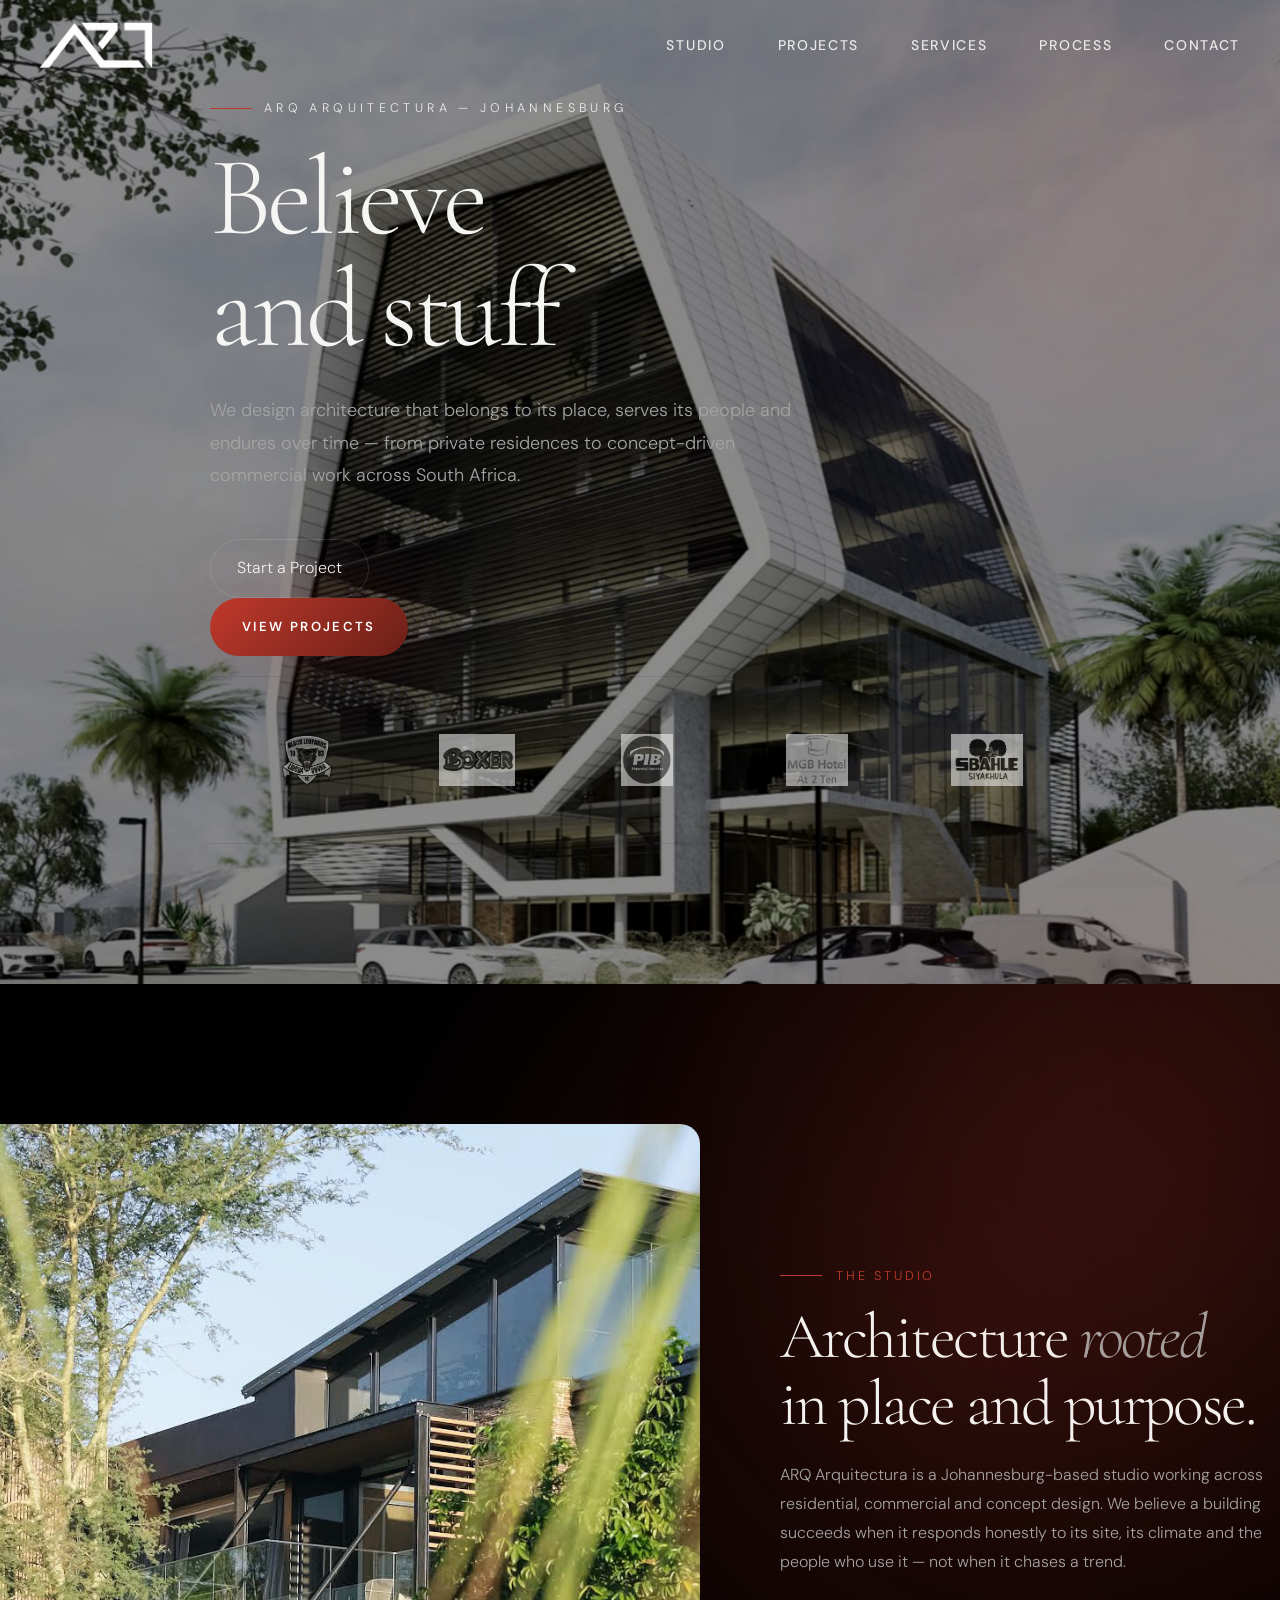
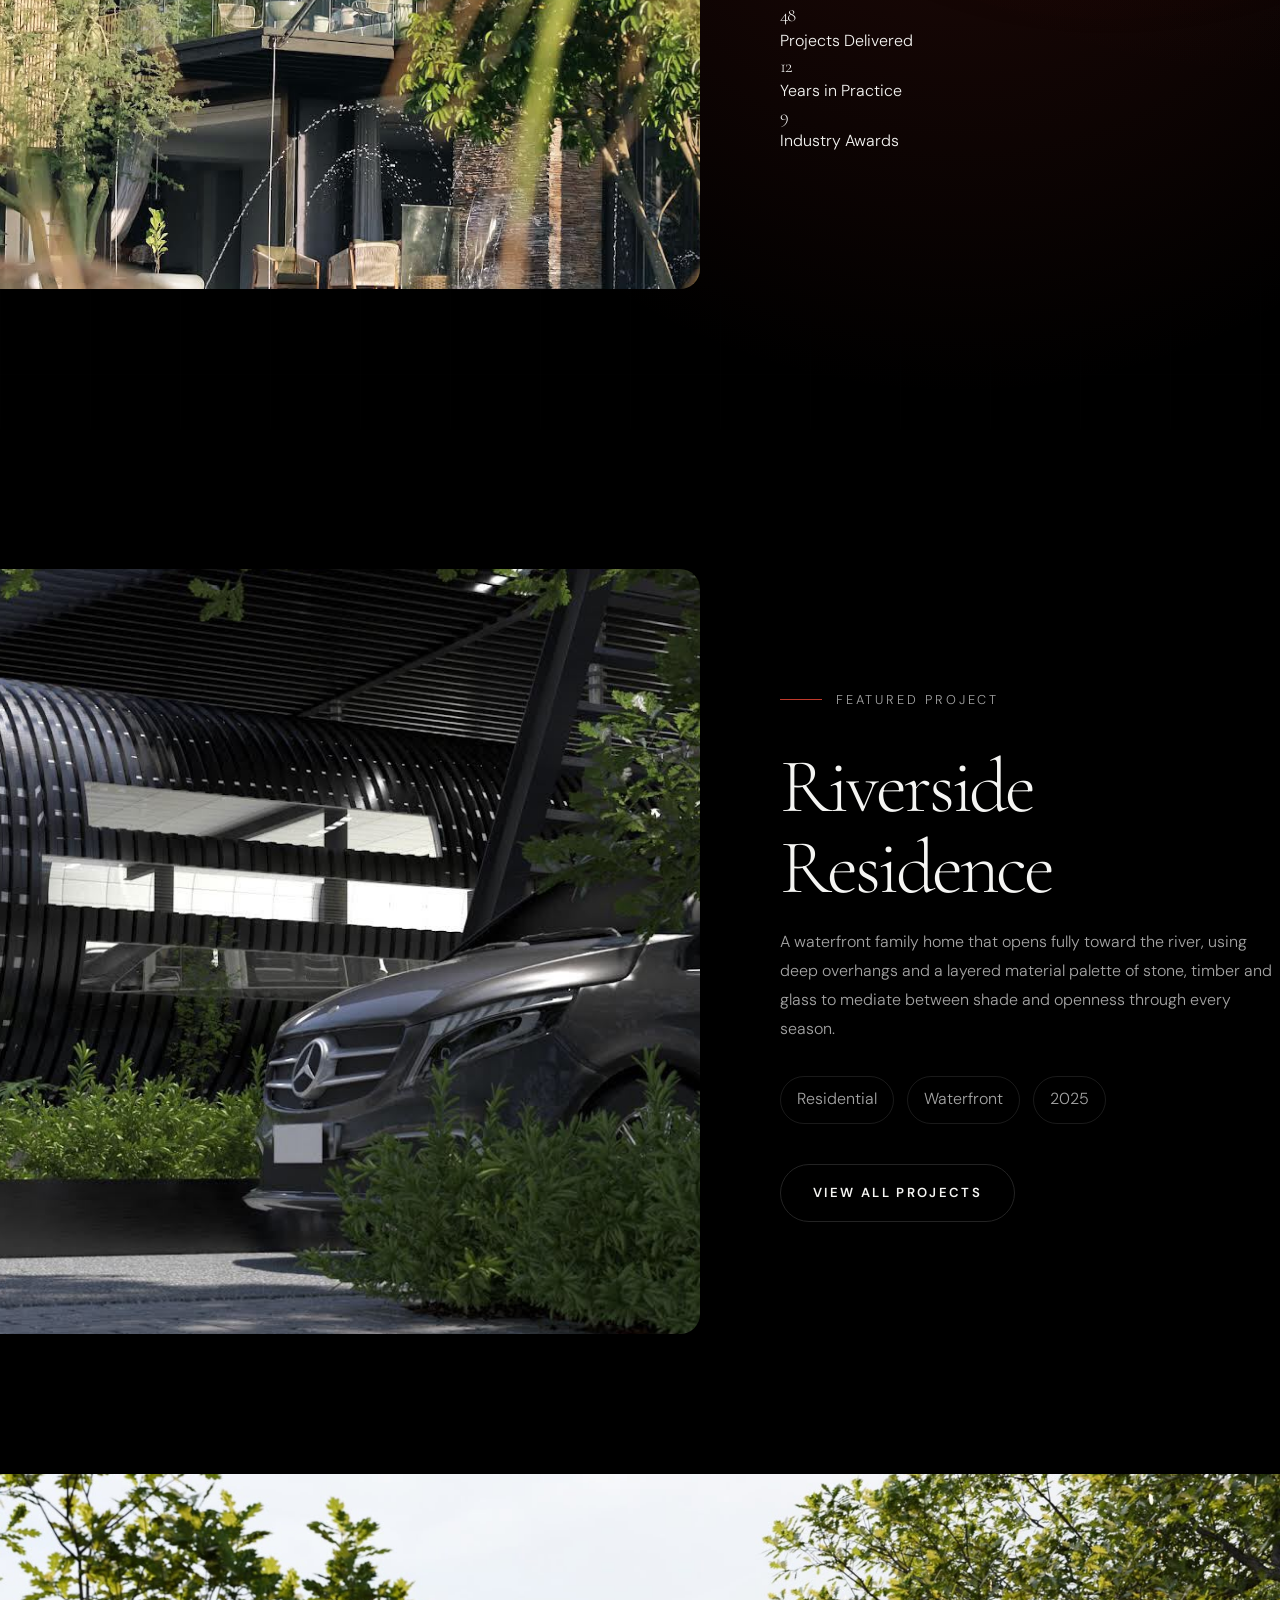
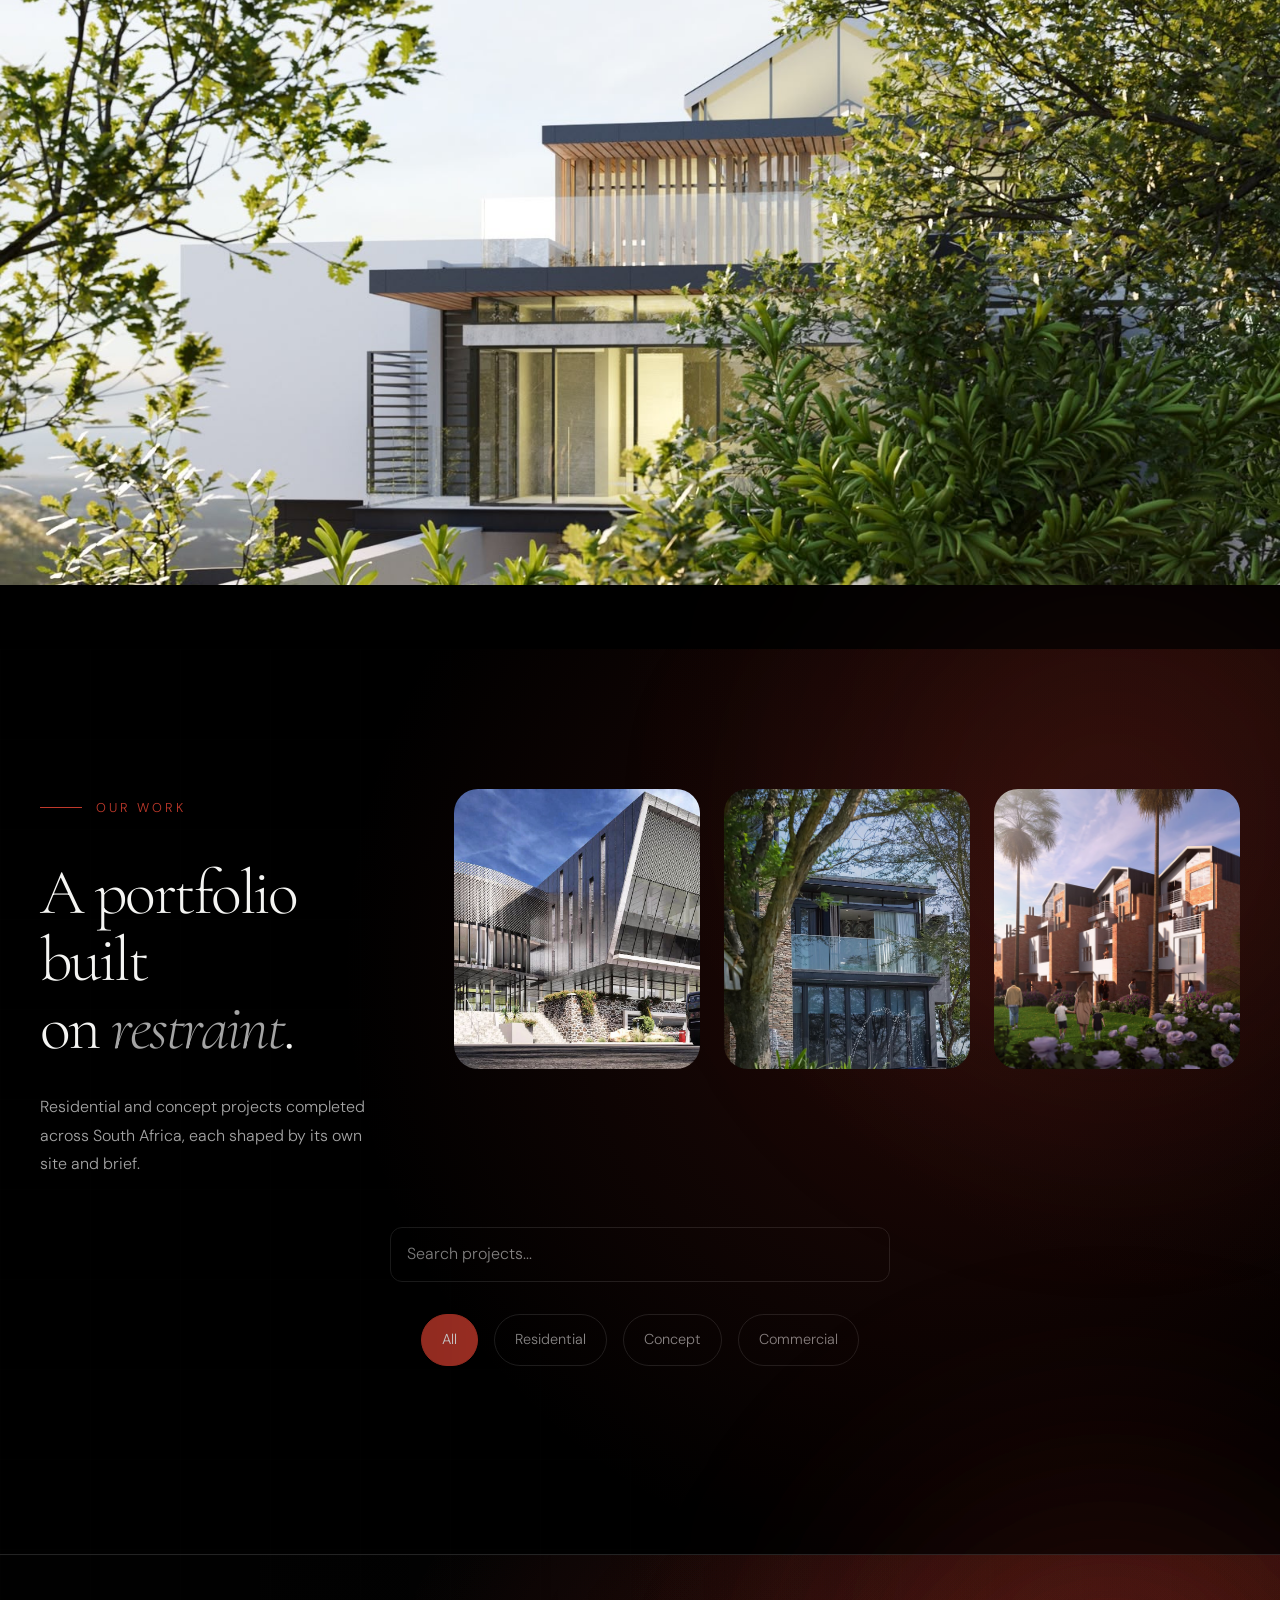
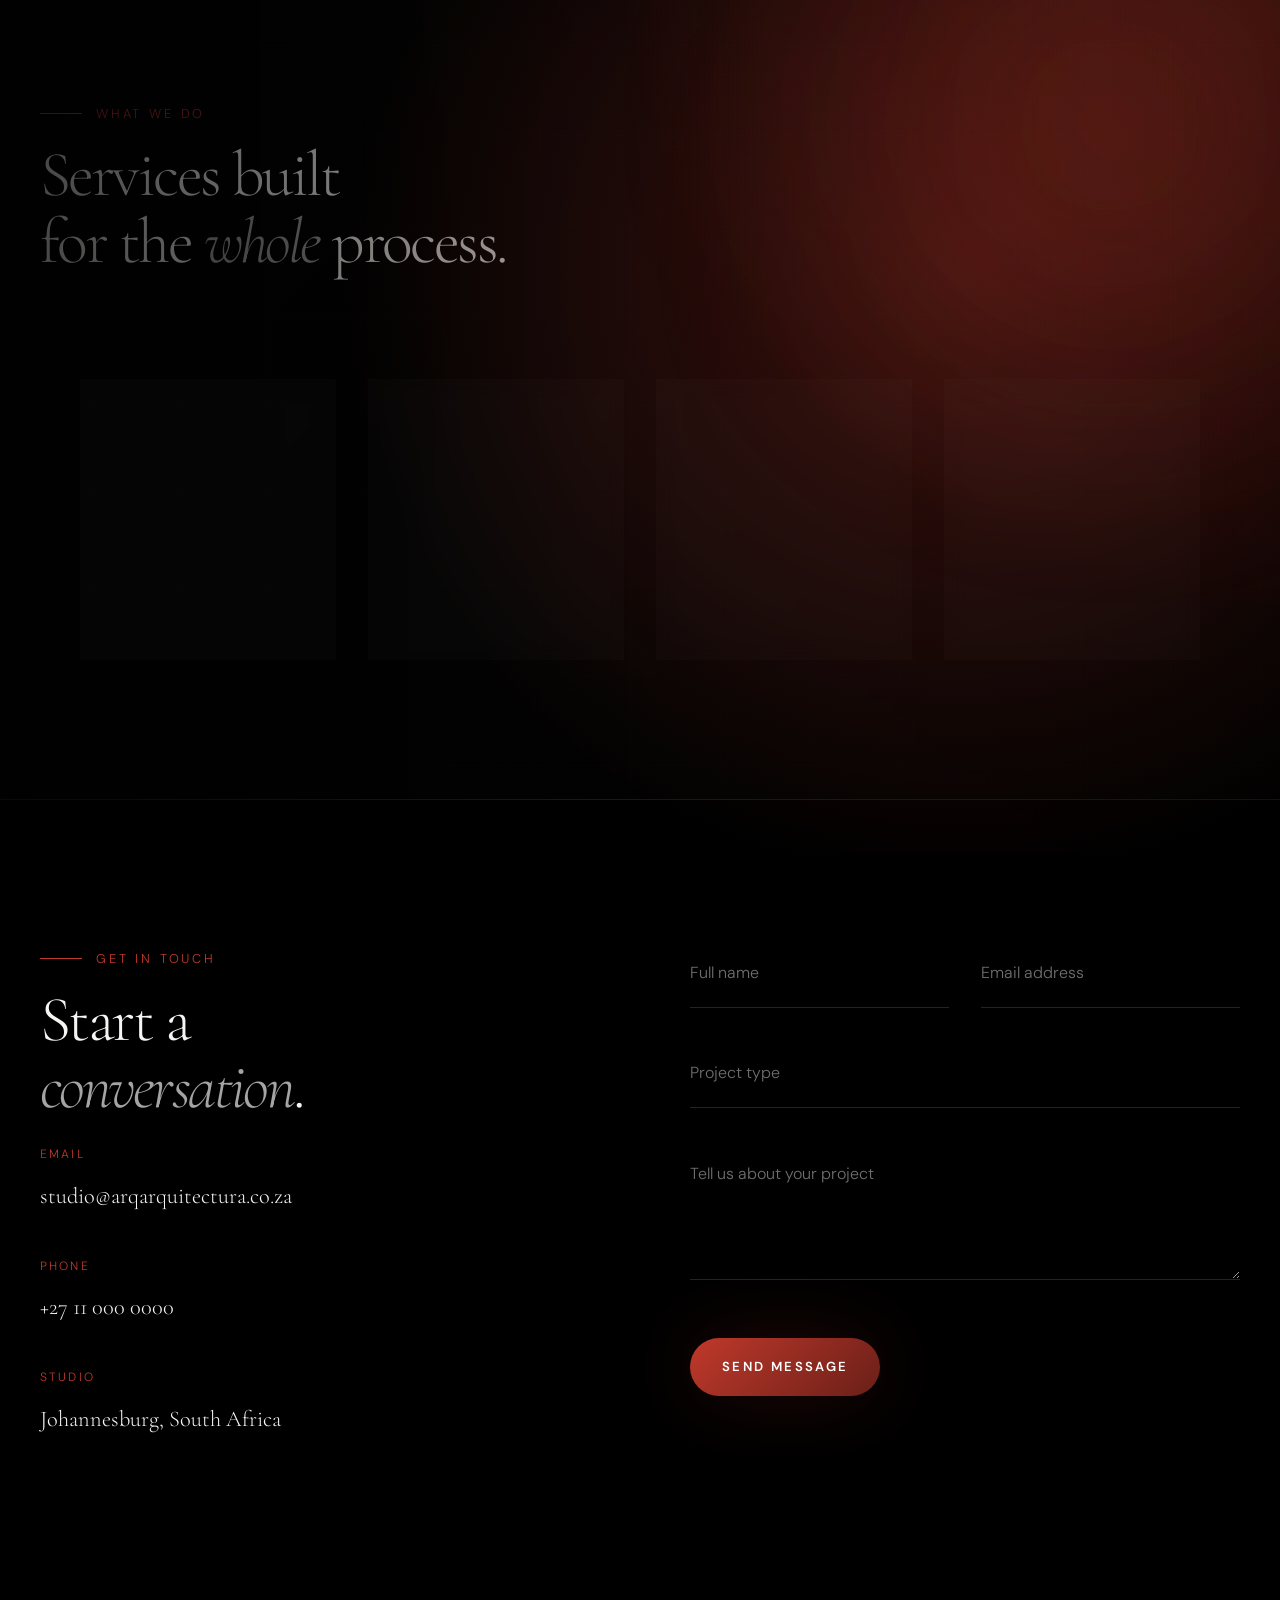
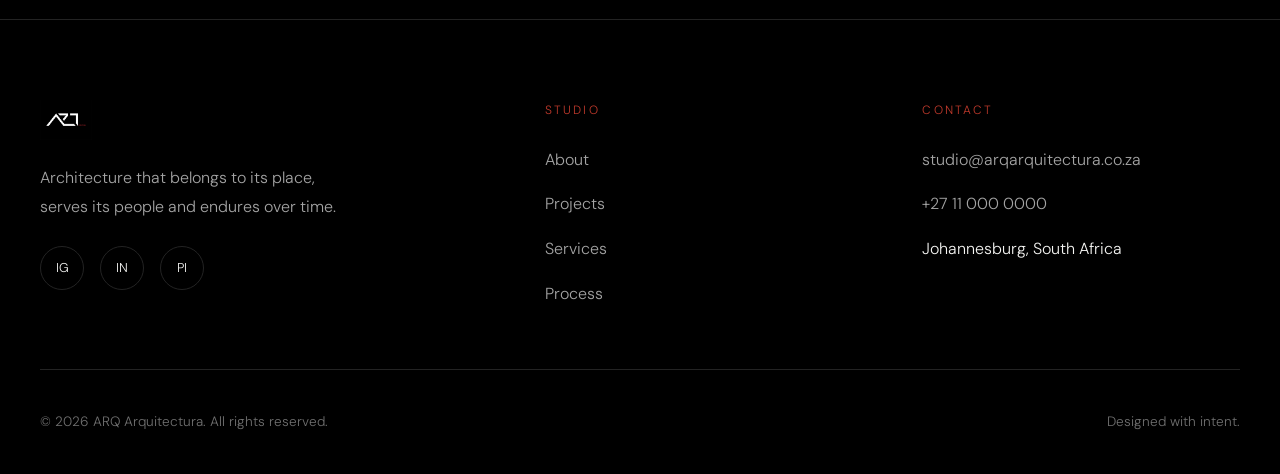
==== commit 38a33a8f: "in a problem" ====
--- a/index.html
+++ b/index.html
@@ -254,7 +254,9 @@
     ════════════════════════════════ -->
     <section id="portfolio" class="section" aria-labelledby="portfolio-heading">
       <div class="container-wide">
-
+<div class="hero-overlay" aria-hidden="true"></div> 
+     <div class="hero-grid"    aria-hidden="true"></div>
+      <div class="hero-light"   aria-hidden="true"></div>
         <div class="portfolio-wrapper">
           <div class="portfolio-sidebar">
             <p class="section-subtitle">Our Work</p>
@@ -593,46 +595,16 @@
     <!-- ════════════════════════════════
          SERVICES
     ════════════════════════════════ -->
-     <section id="services" class="section info-grid-section" aria-labelledby="services-heading">
-      <div class="container-wide">
-
-        <div class="section-header">
-          <div>
-            <p class="section-subtitle">What We Do</p>
-            <h2 id="services-heading" class="section-title">
-              Services built<br>for the <em>whole</em> process.
-            </h2>
-          </div>
-        </div>
-
-        <div class="info-grid">
-          <div class="info-card">
-            <h3>Timeline</h3>
-            <p>Most residential projects take 18-24 months from first meeting to handover, depending on complexity and council approval processes.</p>
-          </div>
-          <div class="info-card">
-            <h3>Budget</h3>
-            <p>We work transparently with budgets from the start, designing within realistic cost parameters and helping to prioritise where investment matters most.</p>
-          </div>
-          <div class="info-card">
-            <h3>Communication</h3>
-            <p>Regular meetings and detailed progress reports keep everyone aligned. We believe good design only happens when stakeholders understand each decision.</p>
-          </div>
-          <div class="info-card">
-            <h3>Collaboration</h3>
-            <p>We partner closely with engineers, contractors and consultants — the built result is only ever as good as the team behind it.</p>
-          </div>
-        </div>
-
-      </div>
-    </section>
-
+    
     <!-- ════════════════════════════════
          SERVICES
     ════════════════════════════════ -->
      <section class="section info-grid-section" aria-label="Process information">
       <div class="container-wide">
 
+      <div class="hero-overlay" aria-hidden="true"></div>  
+     <div class="hero-grid"    aria-hidden="true"></div>
+      <div class="hero-light"   aria-hidden="true"></div>
         <div class="section-header">
           <div>
             <p class="section-subtitle">What We Do</p>
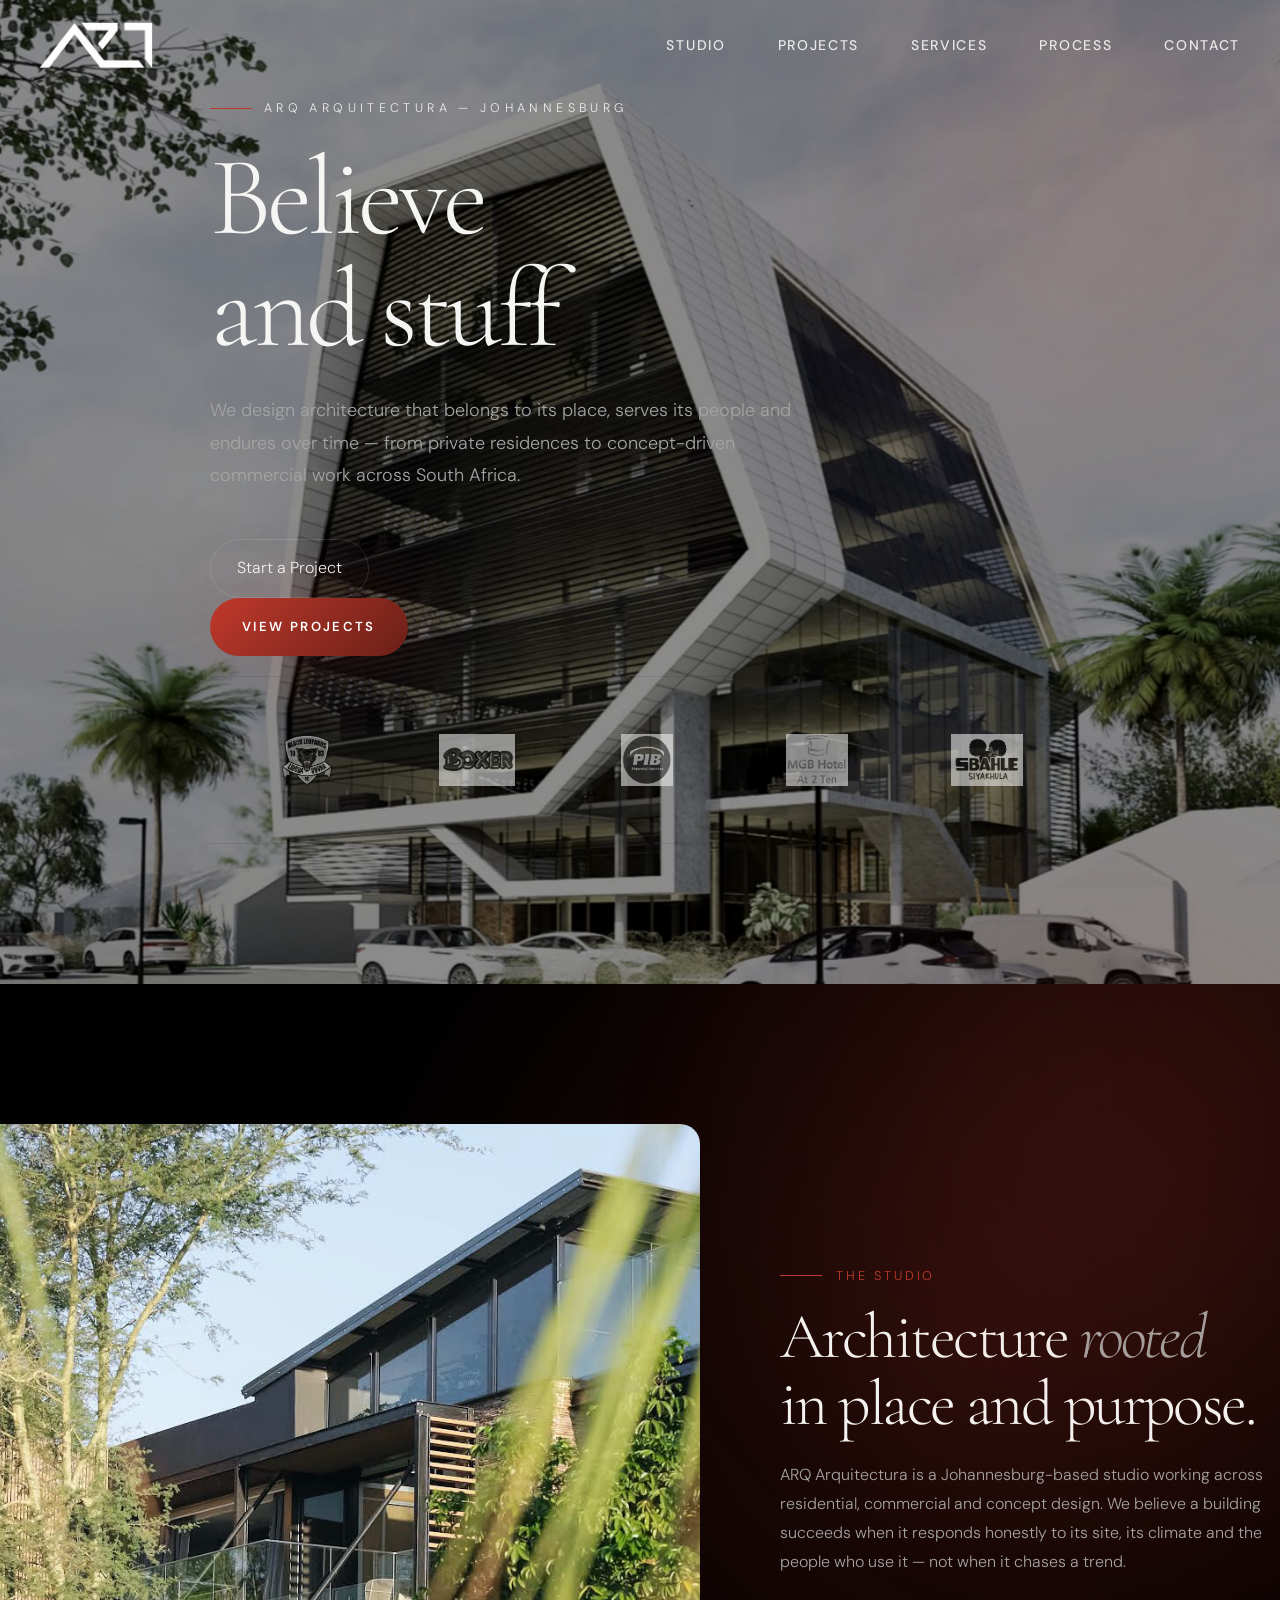
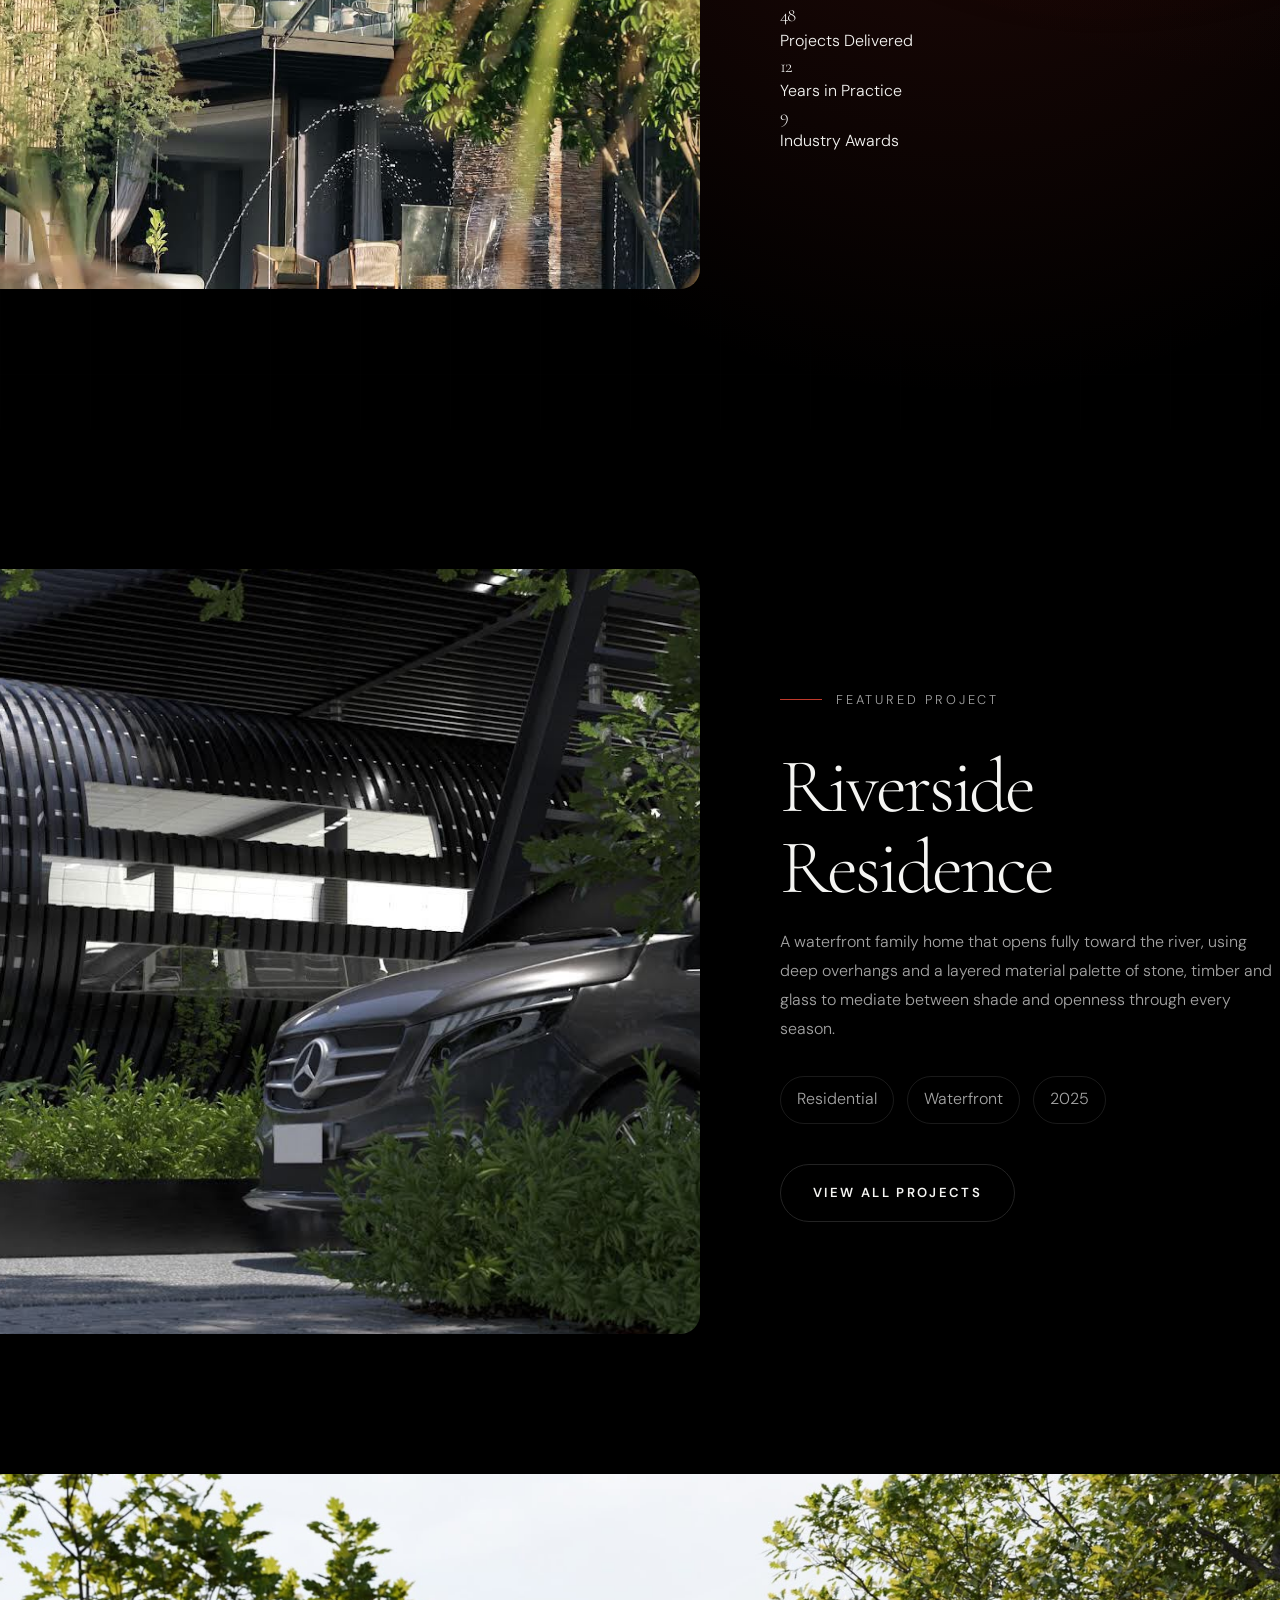
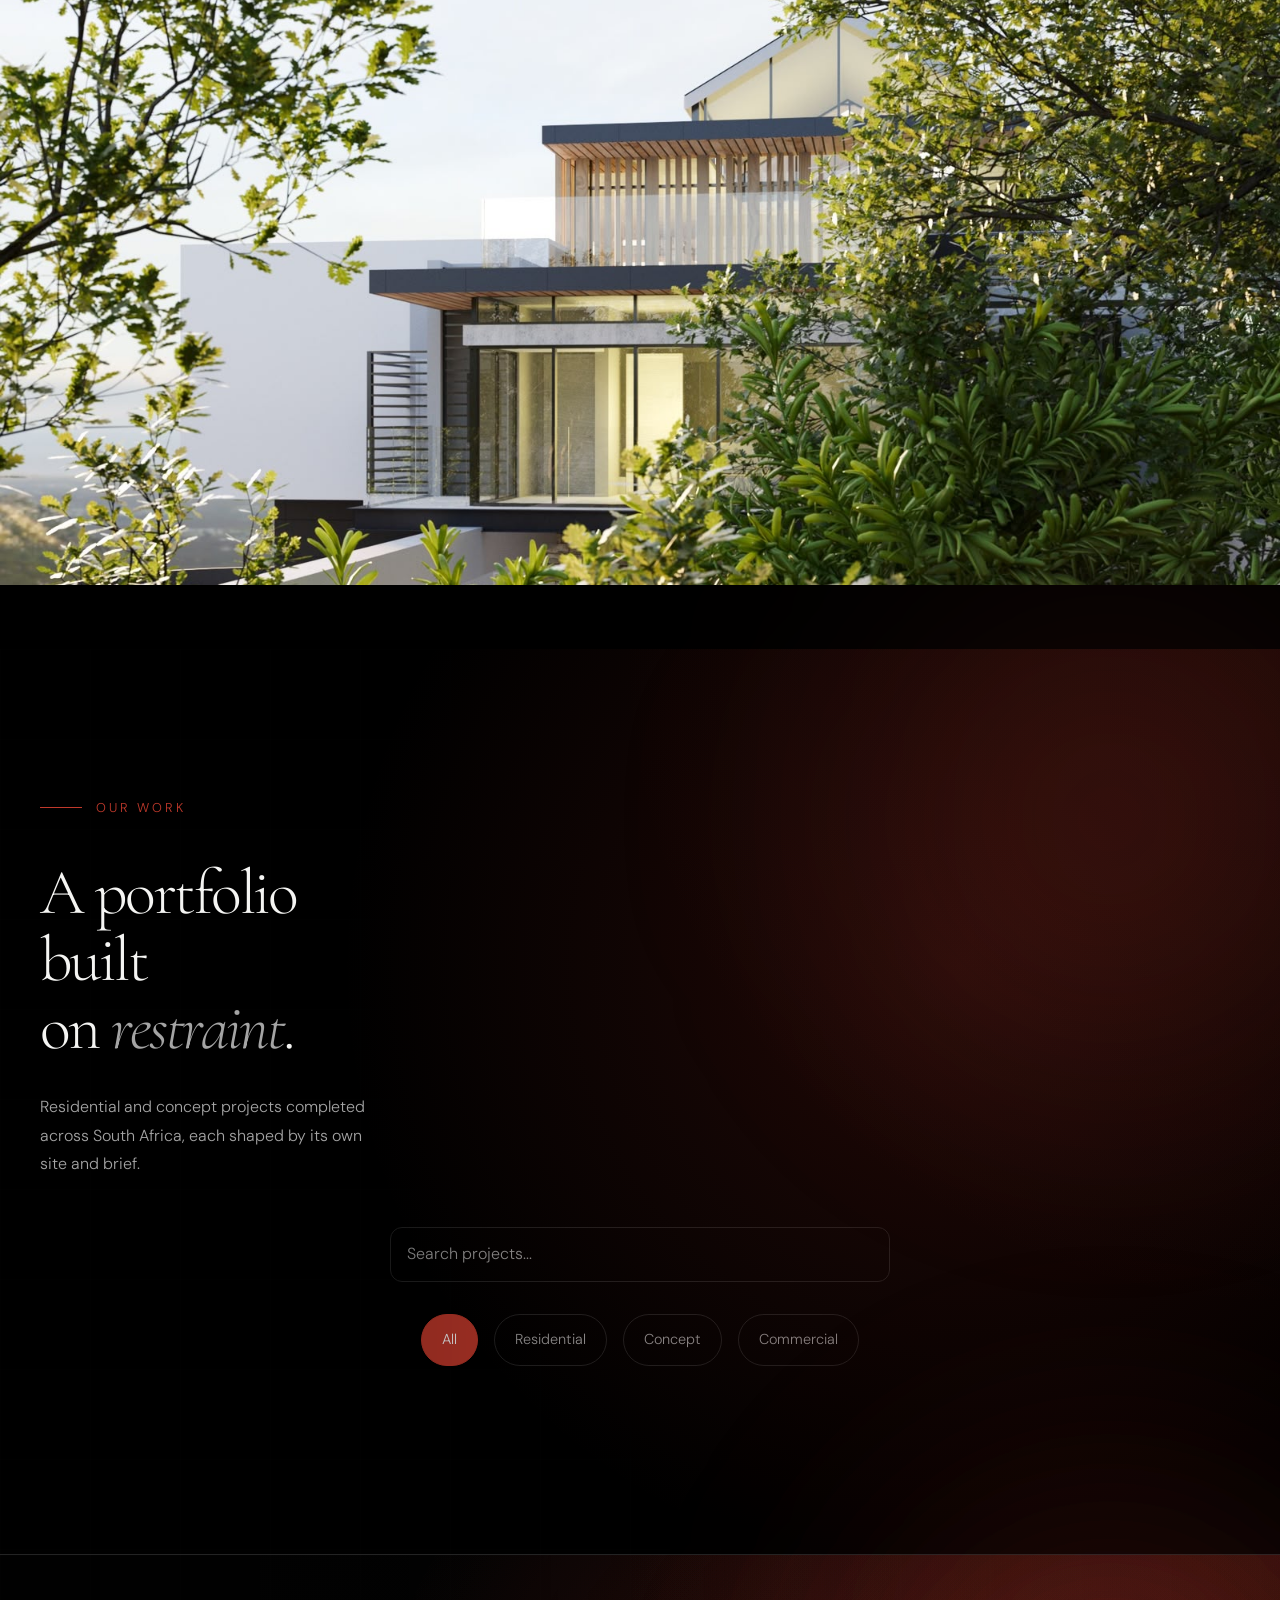
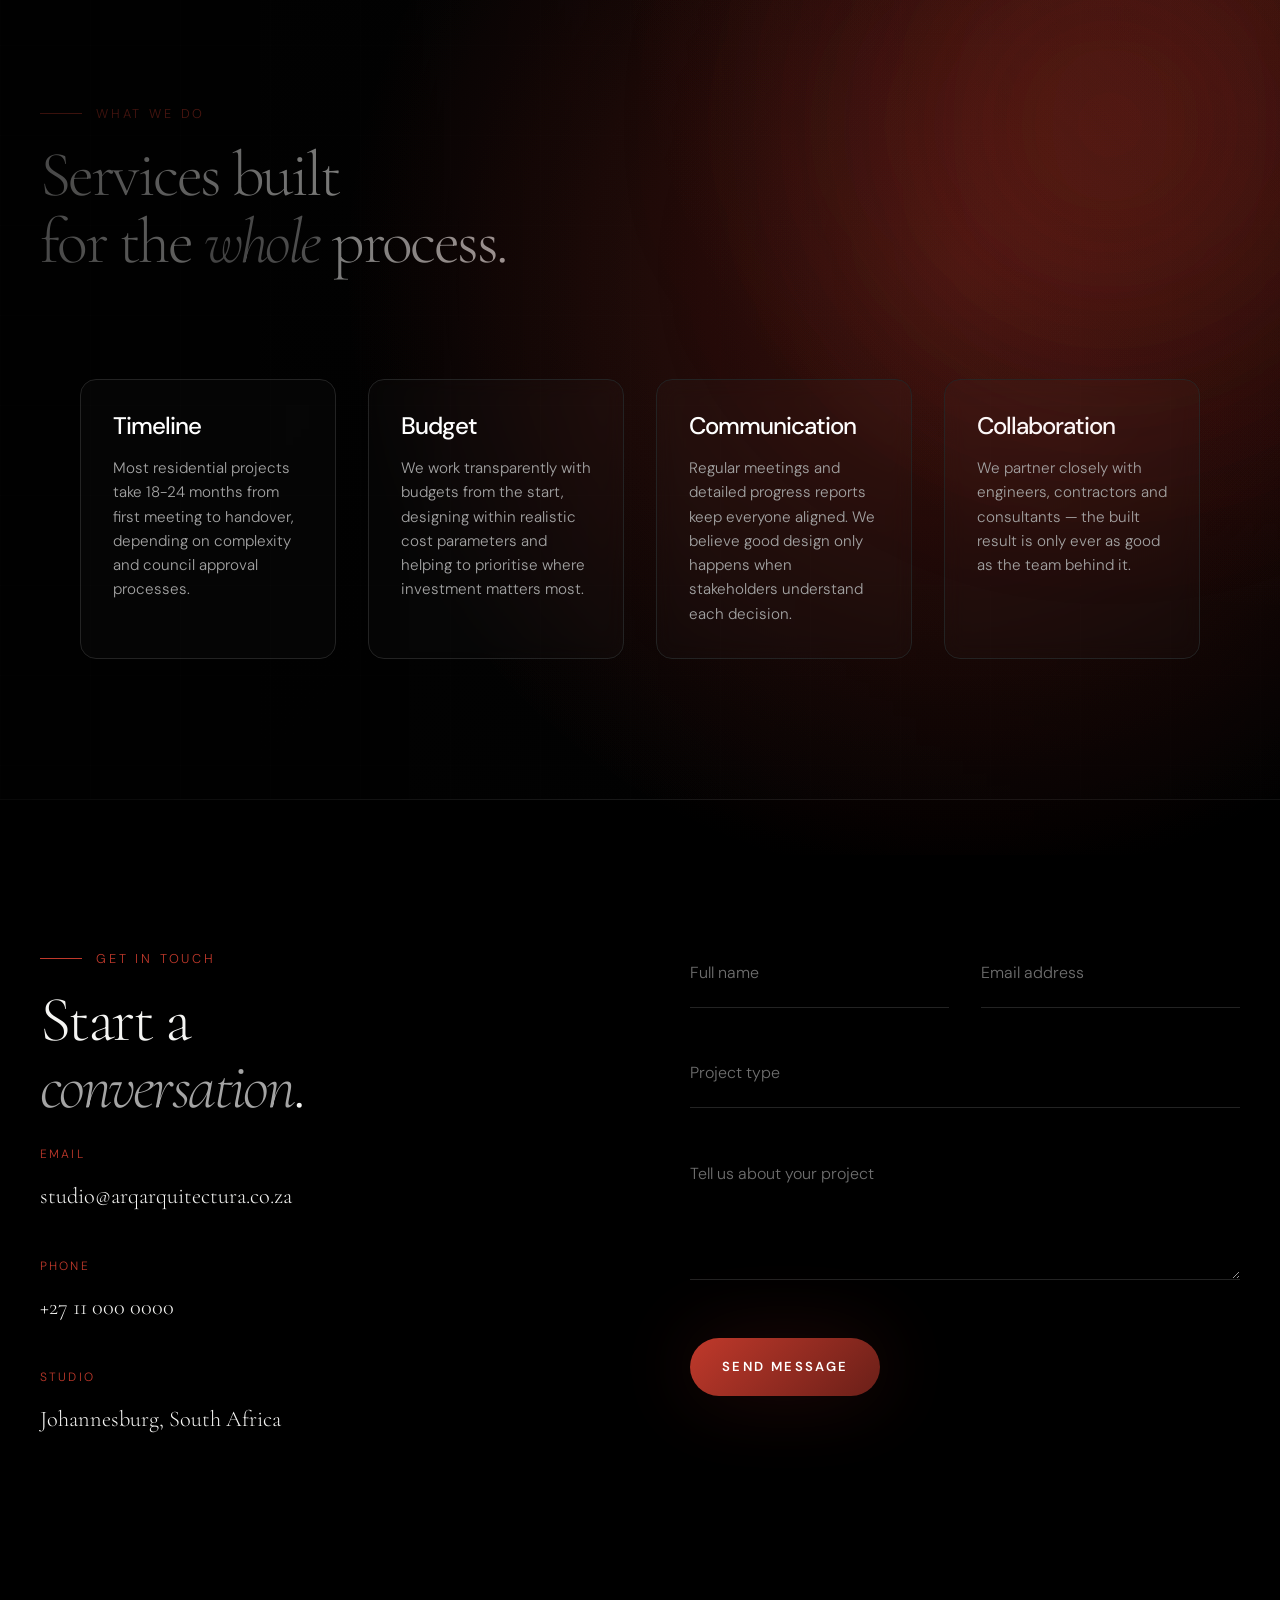
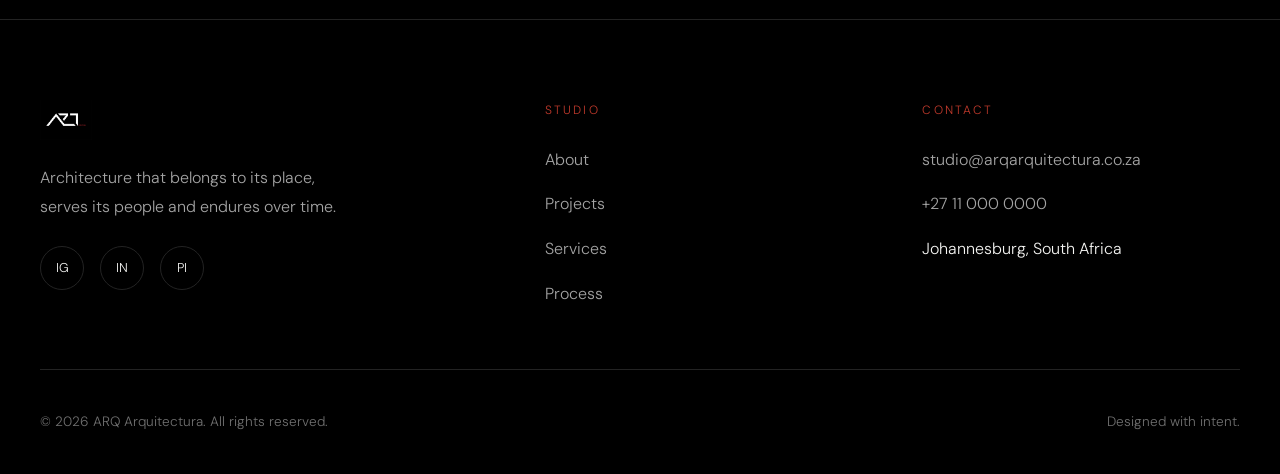
==== commit 183b5659: "all images in" ====
--- a/index.html
+++ b/index.html
@@ -367,7 +367,7 @@
           <article class="portfolio-card reveal" data-category="residential" data-title="The Linear House" data-location="Waterkloof, Pretoria">
             <a class="portfolio-link" href="project-detail.html?project=house-mpho" aria-label="View House Mpho project">
               <div class="portfolio-image">
-                <img src="assets/images/portfolio/HOUSE MPHO/IMG_4455.jpeg" alt="The Linear House" loading="lazy">
+                <img src="assets/images/portfolio/HOUSE MPHO/IMG_4419.jpeg" alt="The Linear House" loading="lazy">
               </div>
               <div class="portfolio-overlay" aria-hidden="true">
                 <div>
@@ -409,21 +409,6 @@
             </a>
           </article>
 
-          <article class="portfolio-card reveal" data-category="commercial" data-title="Jane Furse Complex" data-location="Concept Study">
-            <a class="portfolio-link" href="project-detail.html?project=jane-furse" aria-label="View Jane Furse project">
-              <div class="portfolio-image">
-                <img src="assets/images/portfolio/JANE FURSE/JF_Photo - 4.jpg" alt="Timber Retreat concept" loading="lazy">
-              </div>
-              <div class="portfolio-overlay" aria-hidden="true">
-                <div>
-                  <p class="project-category">Commercial</p>
-                  <h3 class="project-title">Jane Furse</h3>
-                  <p class="project-location">Concept Study</p>
-                </div>
-              </div>
-            </a>
-          </article>
-
           <article class="portfolio-card reveal" data-category="Commercial" data-title="Ribolla Inn" data-location="Concept Study">
             <a class="portfolio-link" href="project-detail.html?project=ribolla-inn" aria-label="View Ribolla Inn project">
               <div class="portfolio-image">
@@ -514,7 +499,7 @@
             </a>
           </article>
 
-          <article class="portfolio-card reveal" data-category="commercial" data-title="Jane Furse Complex" data-location="Concept Study">
+          <article class="portfolio-card reveal" data-category="commercial" data-title="Jane Furse Complex" data-location="Limpopo, south africa">
             <a class="portfolio-link" href="project-detail.html?project=jane-furse" aria-label="View Jane Furse project">
               <div class="portfolio-image">
                 <img src="assets/images/portfolio/JANE FURSE/JF_Photo - 4.jpg" alt="Timber Retreat concept" loading="lazy">
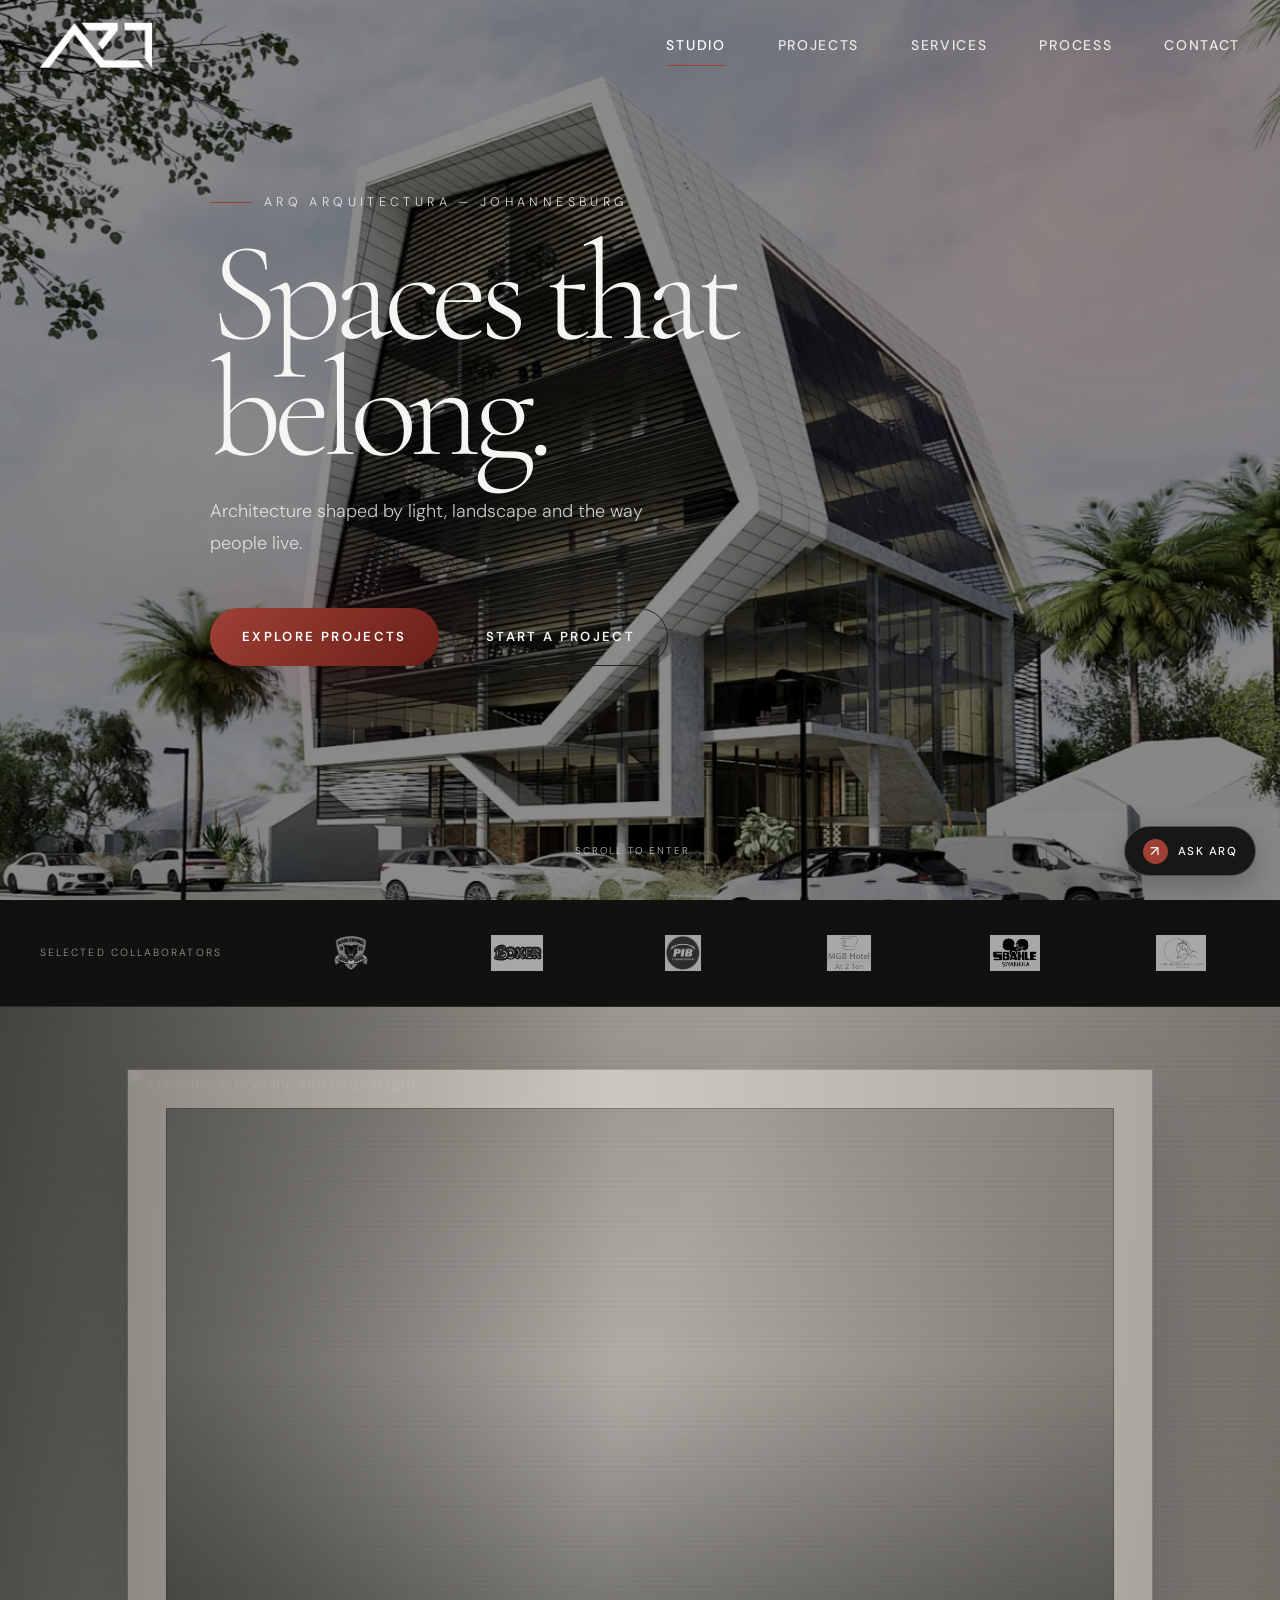
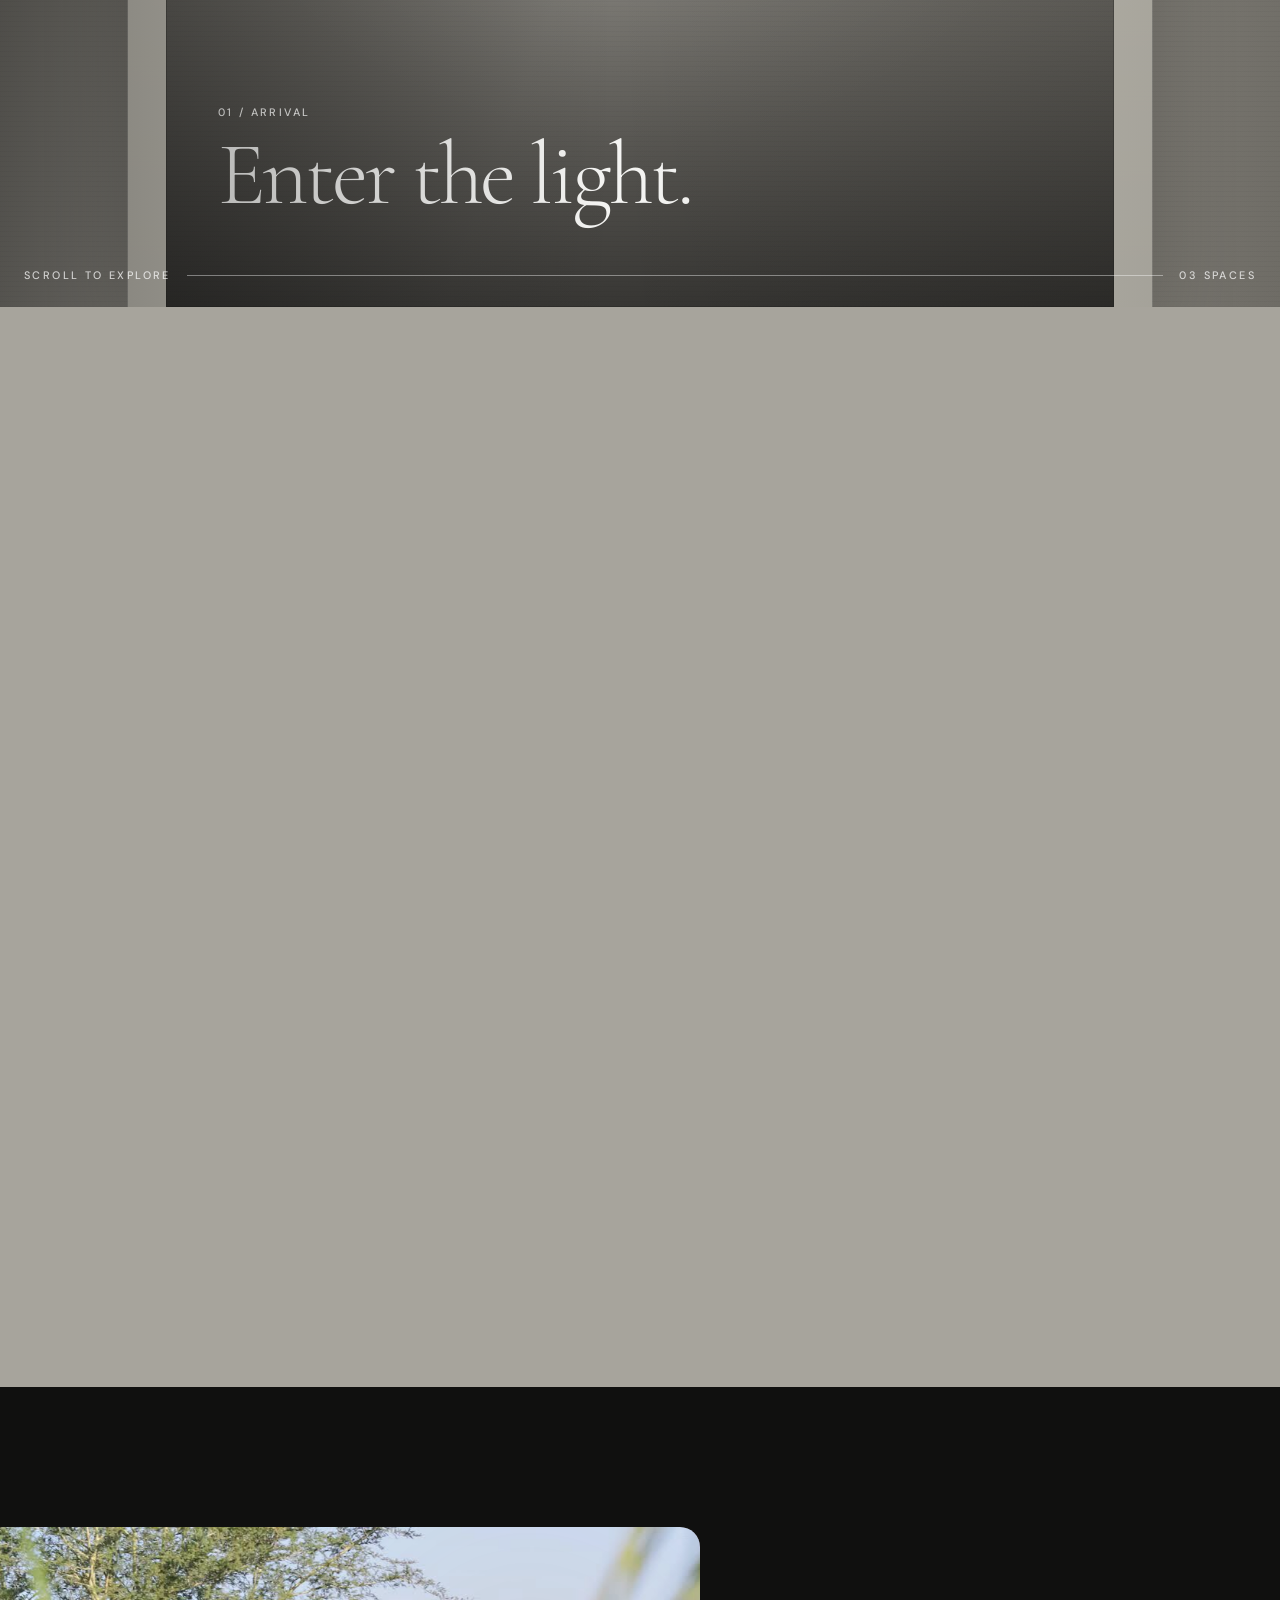
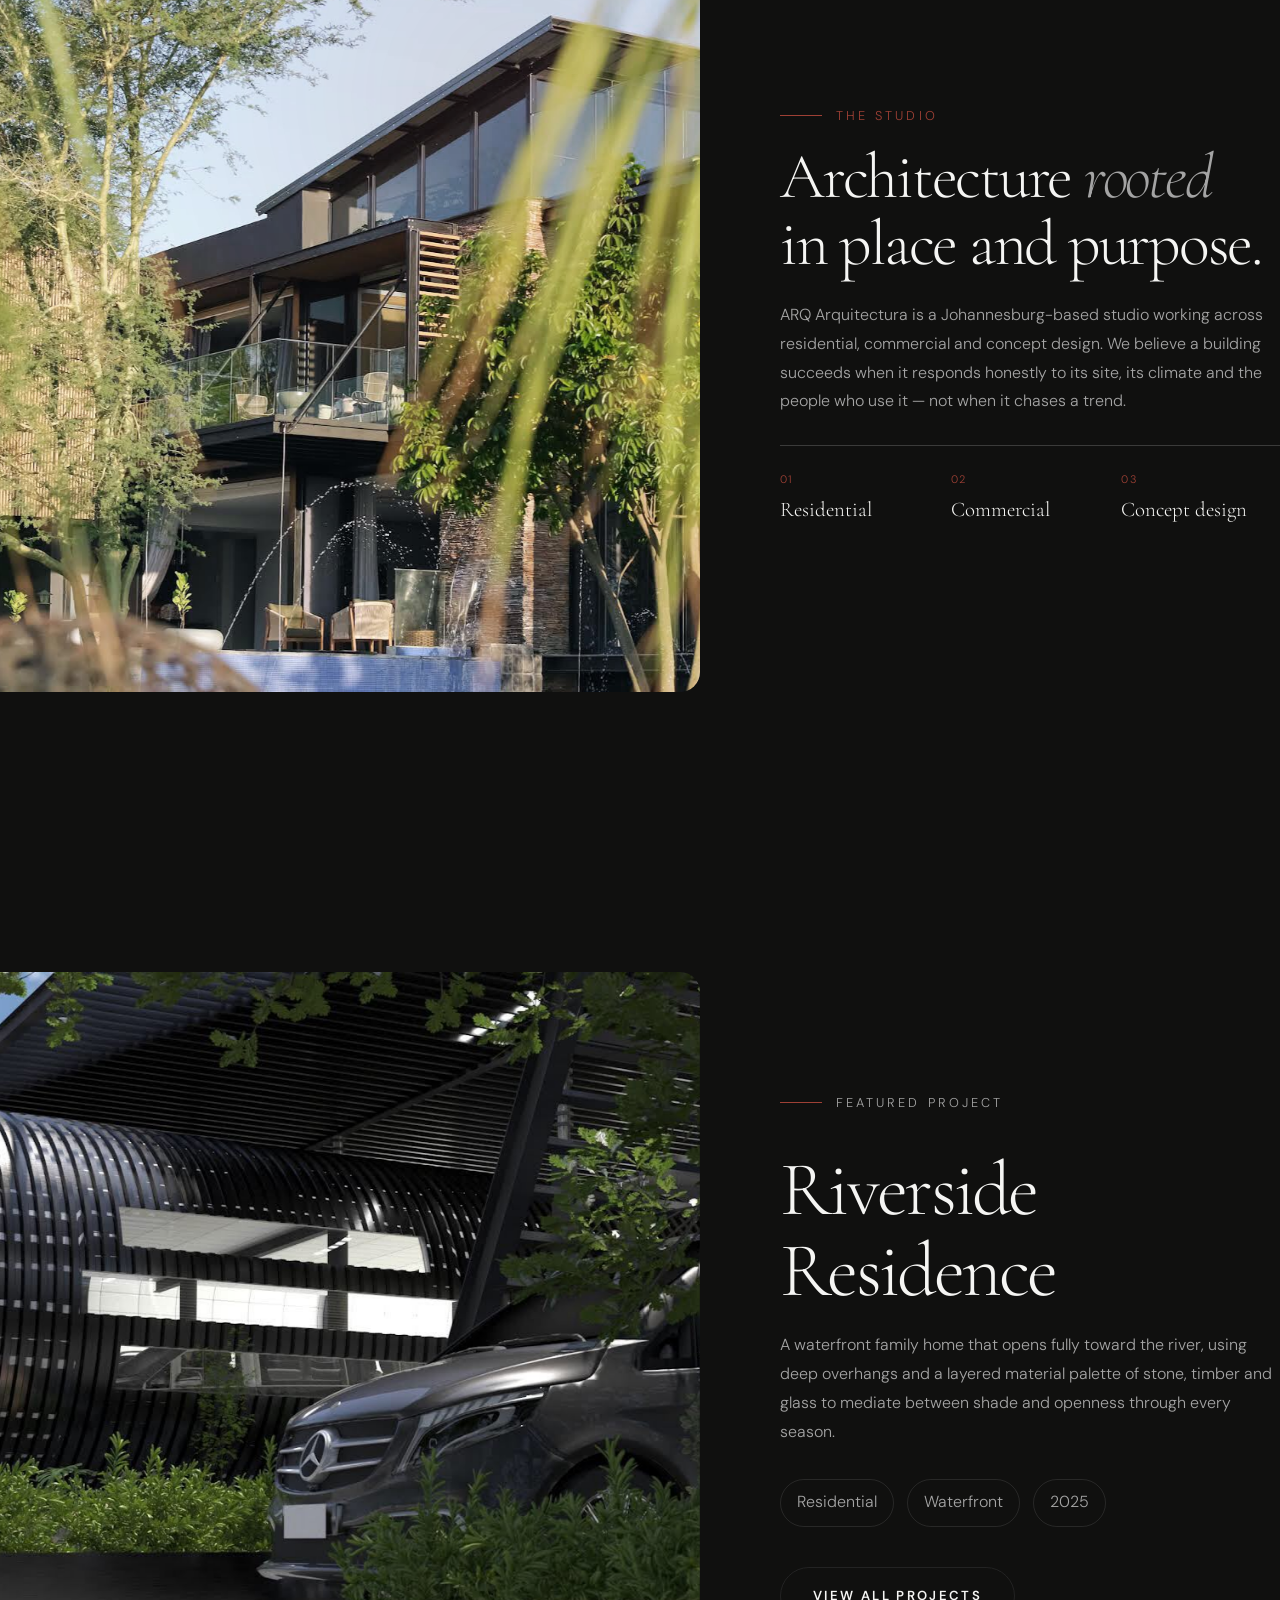
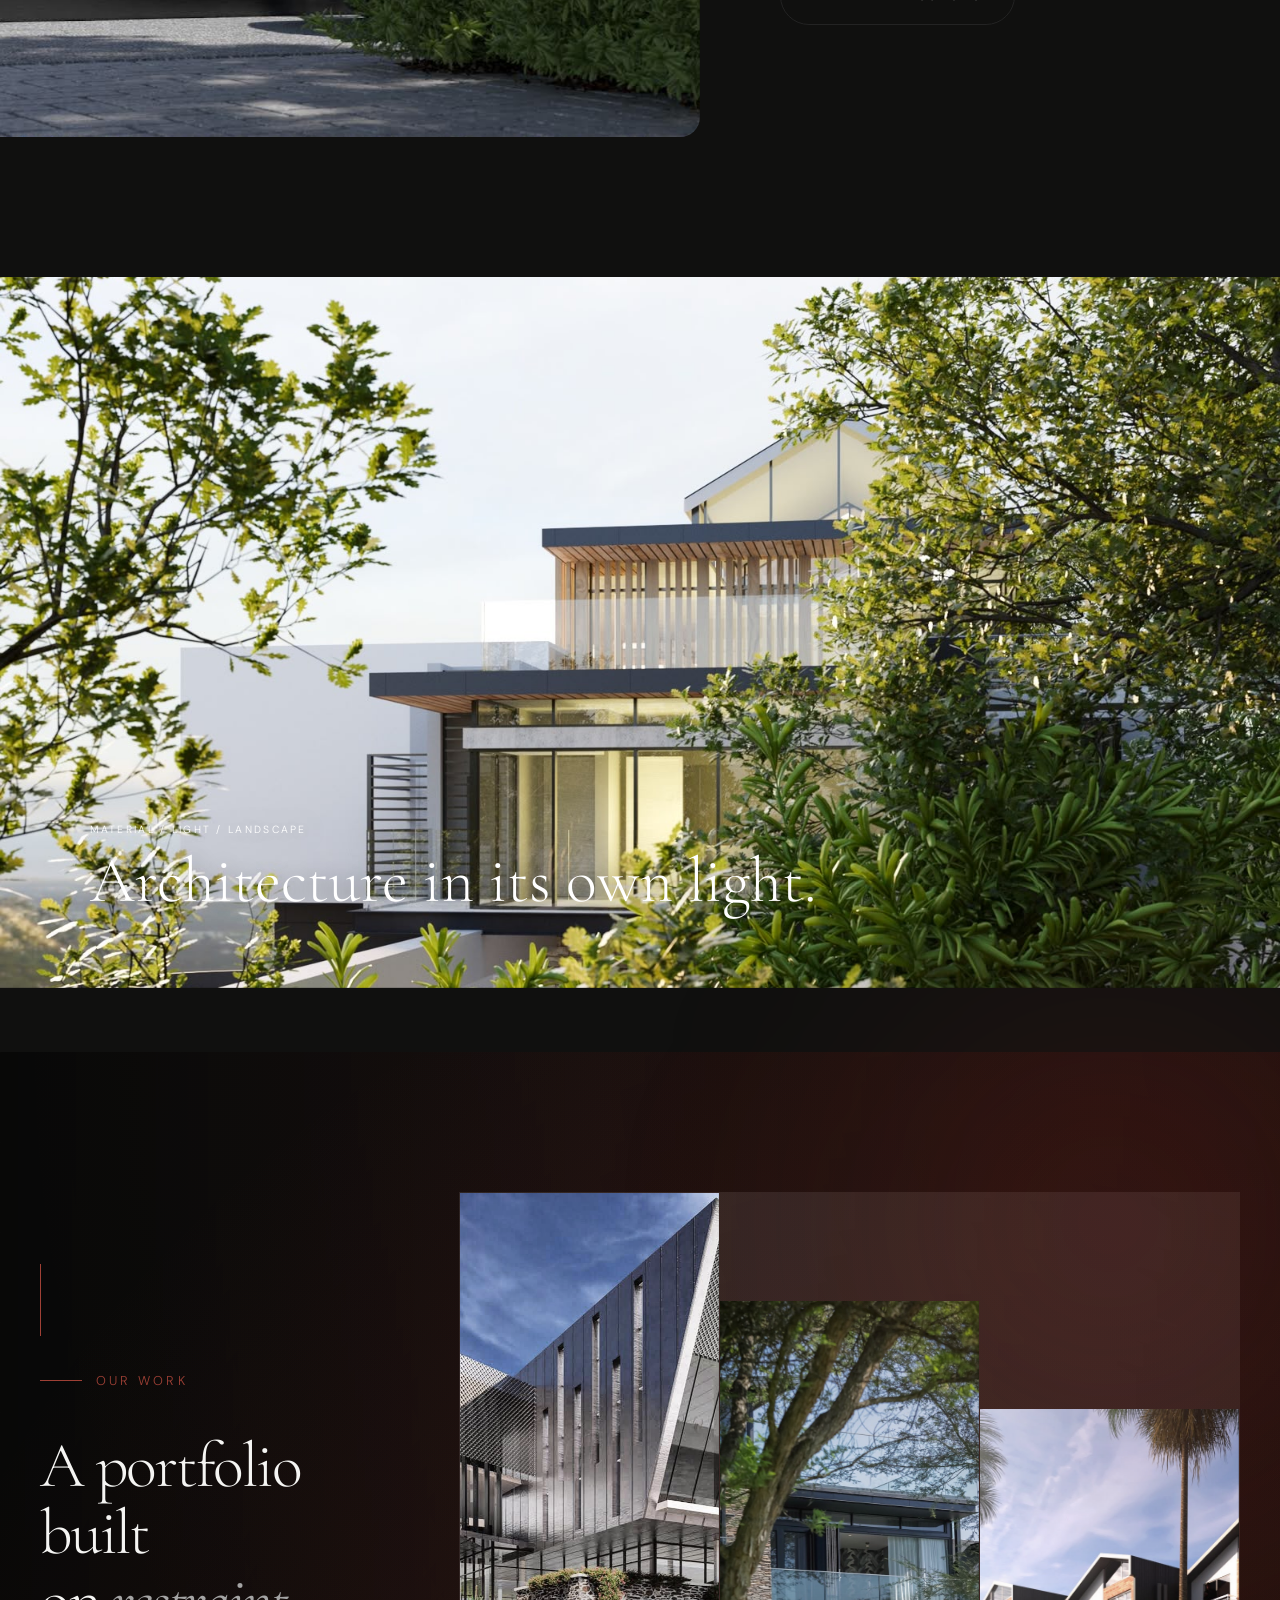
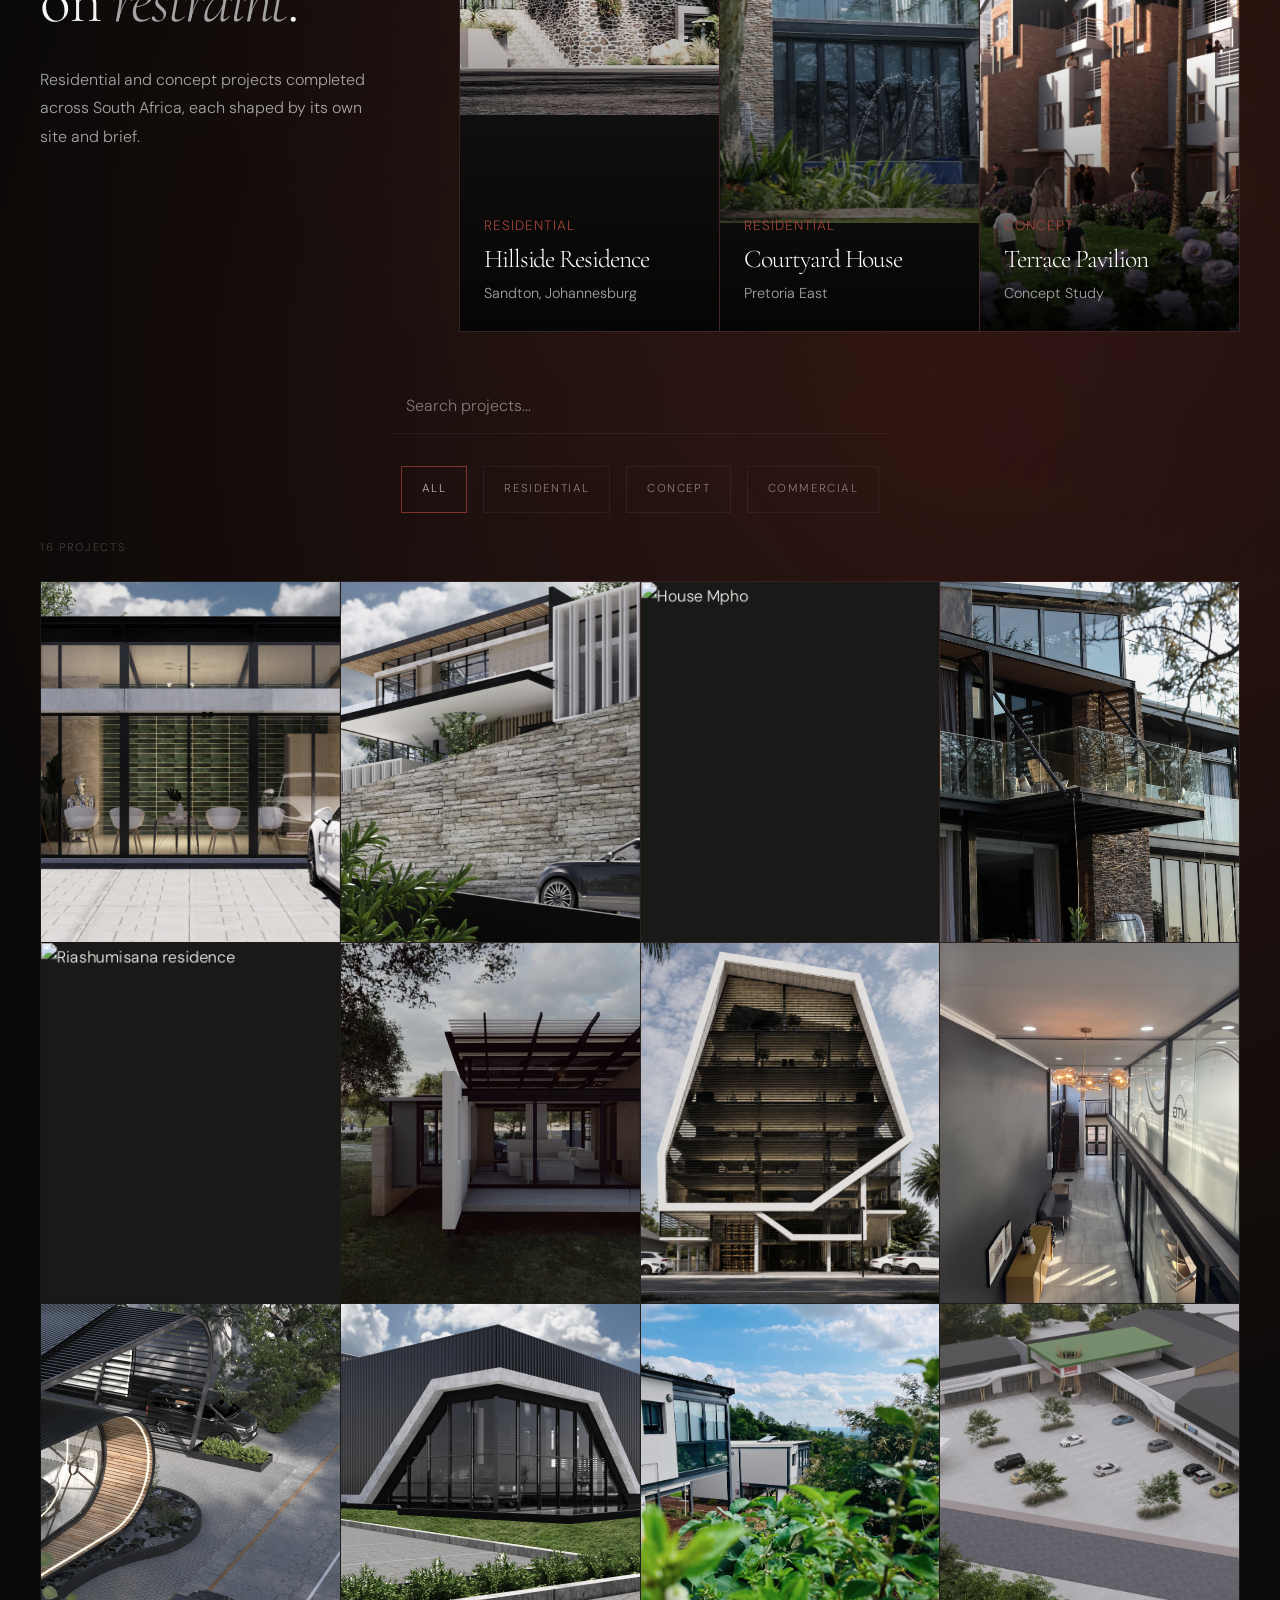
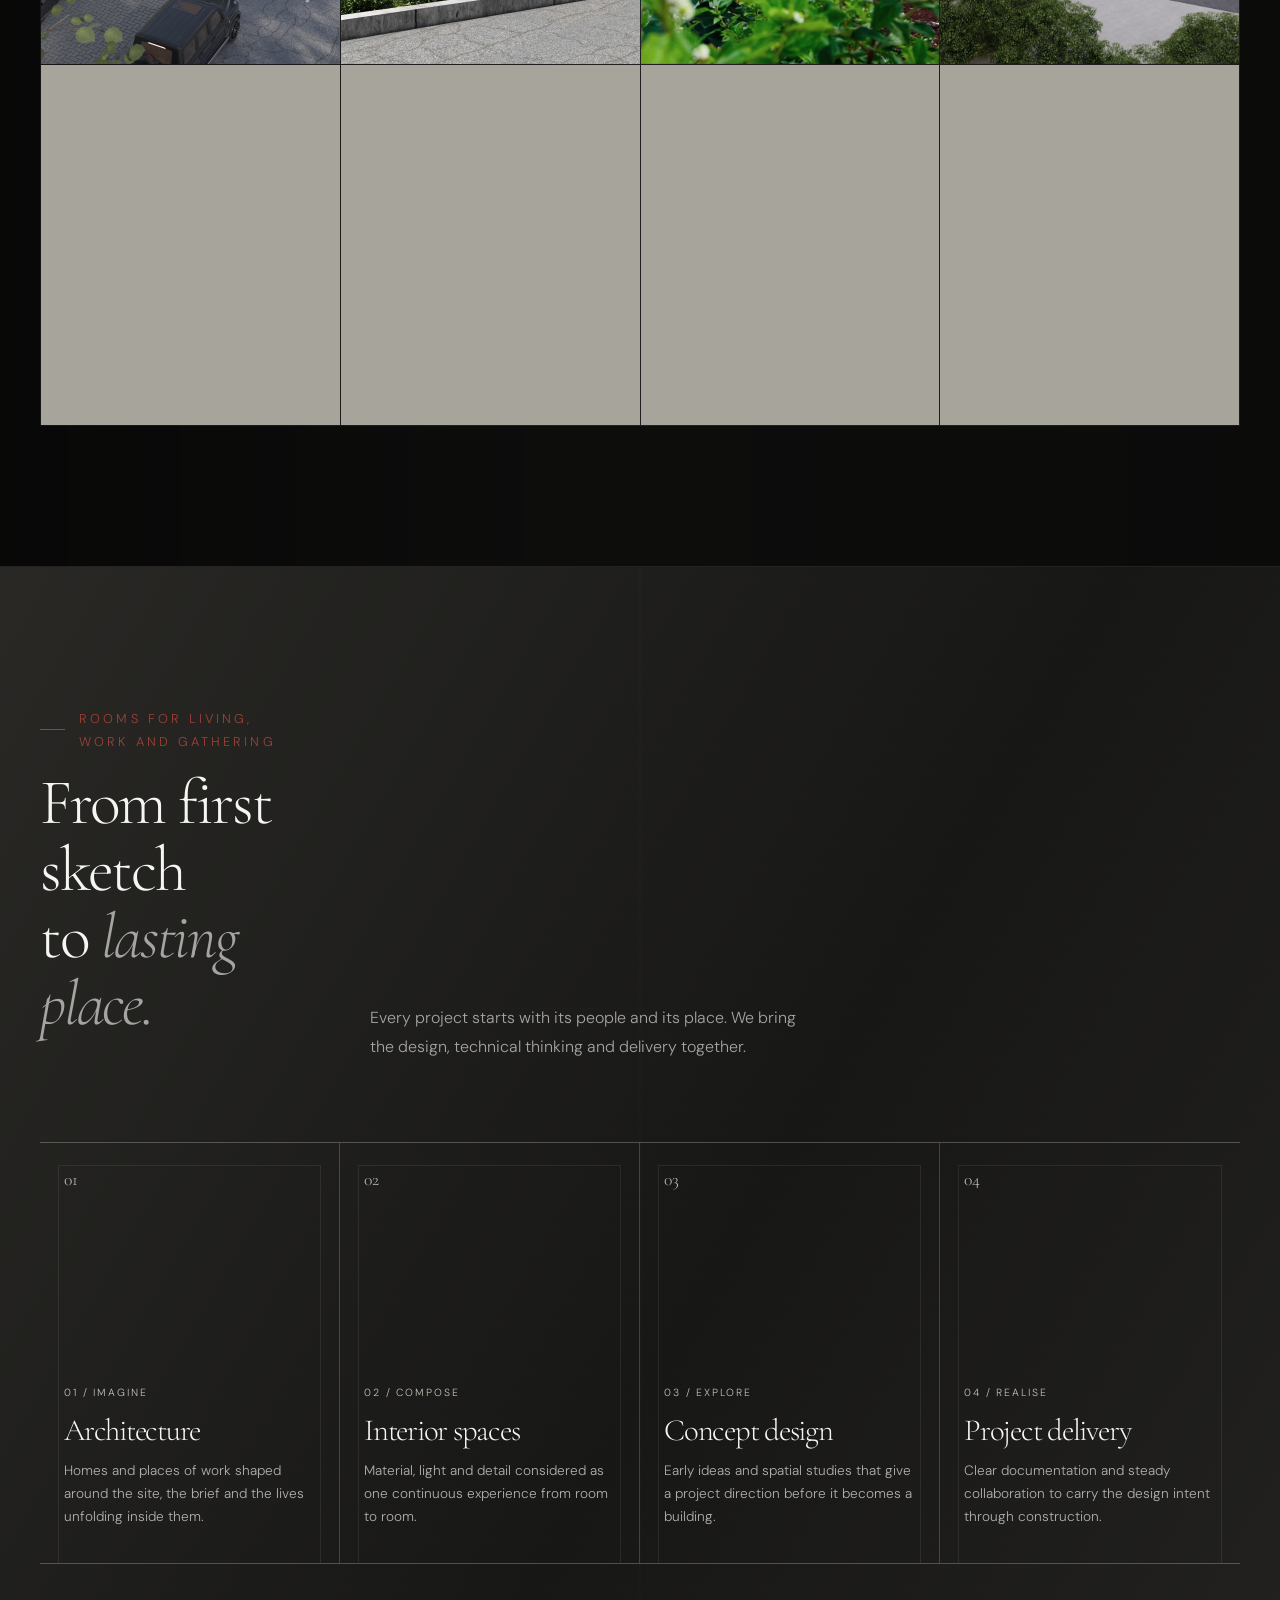
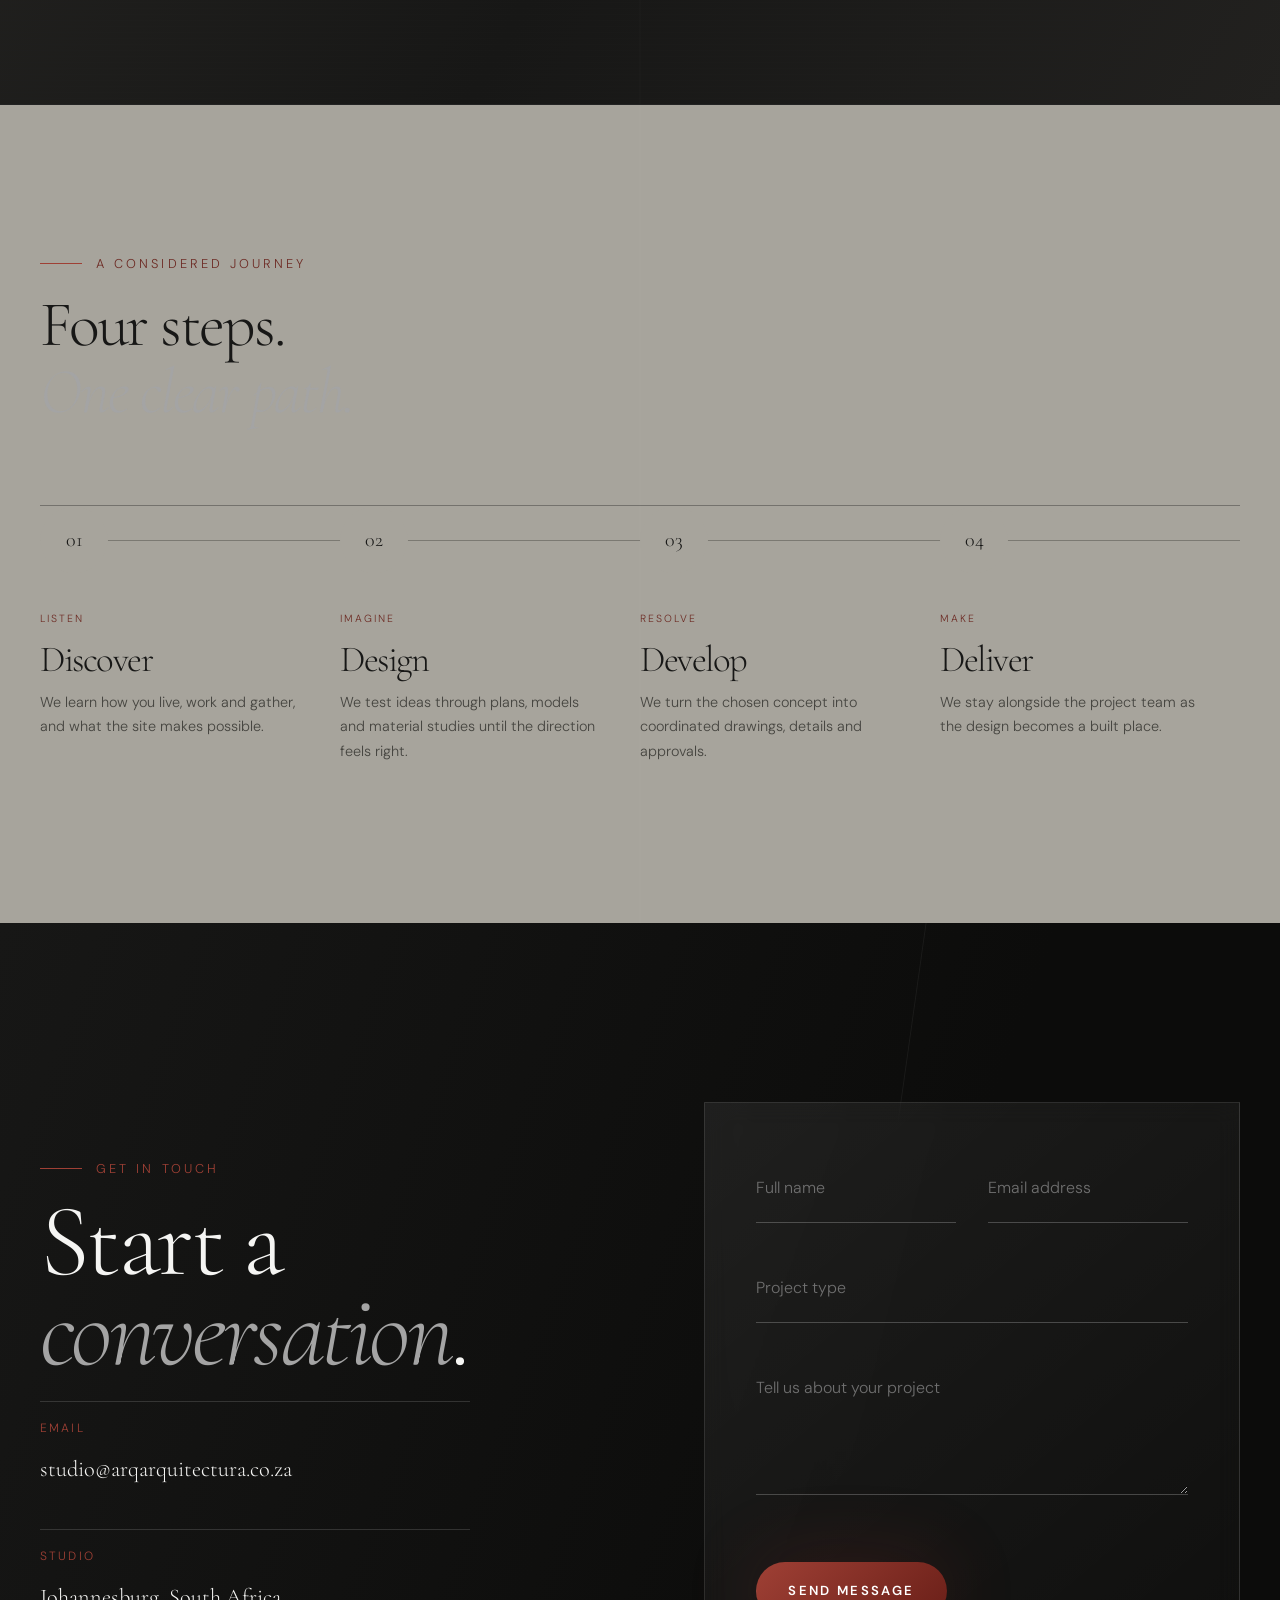
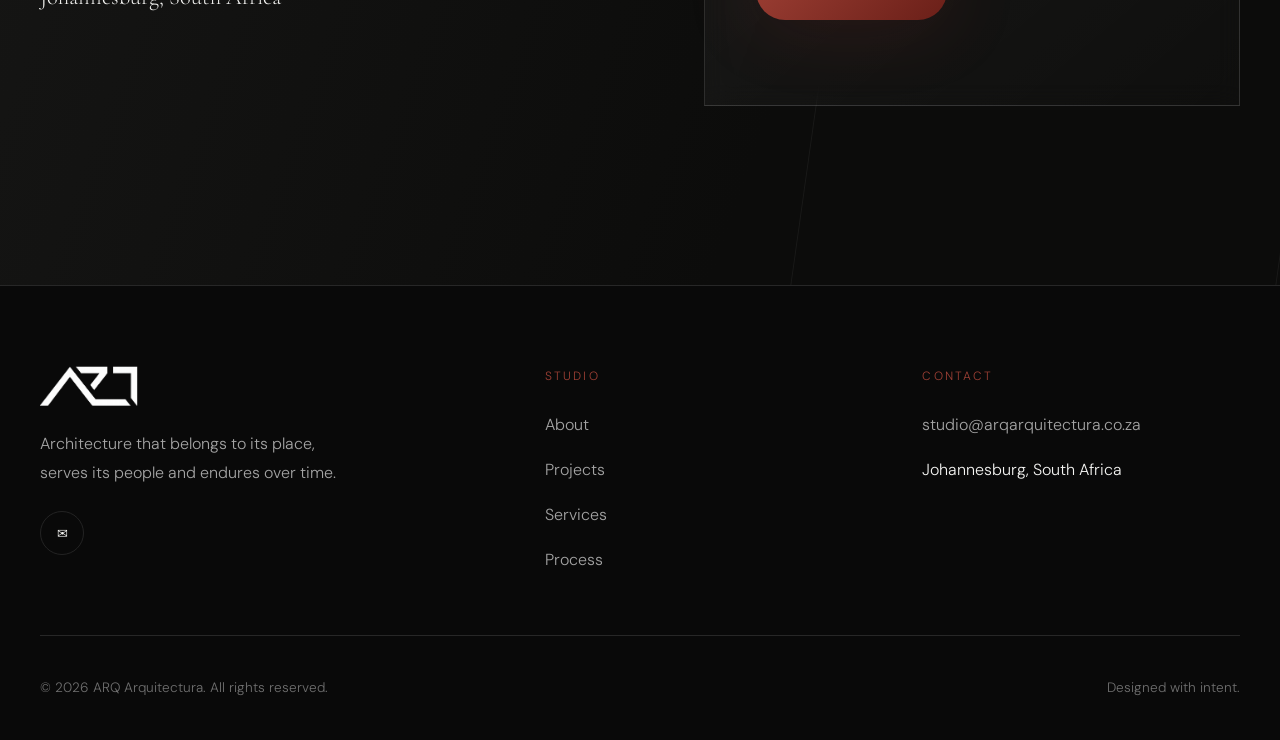
==== commit b9f47432: "latest updates 24 Nov" ====
--- a/index.html
+++ b/index.html
@@ -5,6 +5,8 @@
   <meta name="viewport" content="width=device-width, initial-scale=1.0">
   <title>ARQ Arquitectura | Architecture Studio</title>
   <meta name="description" content="ARQ Arquitectura is a Johannesburg-based architecture studio specialising in residential, commercial and concept design across South Africa.">
+  <meta name="theme-color" content="#10100f">
+  <link rel="icon" href="assets/images/logo.png" type="image/png">
 
   <link rel="preconnect" href="https://fonts.googleapis.com">
   <link rel="preconnect" href="https://fonts.gstatic.com" crossorigin>
@@ -15,6 +17,7 @@
   <link rel="stylesheet" href="css/layout.css">
   <link rel="stylesheet" href="css/navigation.css">
   <link rel="stylesheet" href="css/hero.css">
+  <link rel="stylesheet" href="css/walkthrough.css">
   <link rel="stylesheet" href="css/components.css">
   <link rel="stylesheet" href="css/featured.css">
   <link rel="stylesheet" href="css/slideshow.css">
@@ -23,9 +26,13 @@
   <link rel="stylesheet" href="css/footer.css">
   <link rel="stylesheet" href="css/animations.css">
   <link rel="stylesheet" href="css/responsive.css">
+  <link rel="stylesheet" href="css/experience-ui.css">
+  <link rel="stylesheet" href="css/chat.css">
 </head>
 
 <body class="is-loading">
+
+  <div class="page-transition" aria-hidden="true"><img alt=""><span class="page-transition-title"></span></div>
 
   <!-- ── LOADER ── -->
   <div id="loader" role="status" aria-label="Loading">
@@ -35,13 +42,6 @@
         <span class="loader-bar-fill"></span>
       </div>
     </div>
-  </div>
-
-  <!-- ── CURSOR ── -->
-  <div id="cursor" aria-hidden="true">
-    <div class="cursor-dot"></div>
-    <div class="cursor-ring"></div>
-    <div class="cursor-text"></div>
   </div>
 
   <!-- ── SCROLL PROGRESS ── -->
@@ -74,8 +74,6 @@
     <a href="#about">Studio</a>
     <a href="#portfolio">Projects</a>
     <a href="#services">Services</a>
-    <a href="#process">Process</a>
-    <a href="#contact">Contact</a>
   </div>
 
   <main>
@@ -99,68 +97,60 @@
         <p class="hero-tag">ARQ Arquitectura — Johannesburg</p>
 
         <h1 class="hero-title">
-          <span></span>
-          <span>Believe and stuff</span>
-          <span></span>
+          <span>Spaces that</span>
+          <span>belong.</span>
         </h1>
 
-        <p class="hero-description">
-          We design architecture that belongs to its place, serves its people
-          and endures over time — from private residences to concept-driven
-          commercial work across South Africa.
-        </p>
-
-        <a href="#contact" class="nav-cta" style="display:inline-flex;">Start a Project</a>
-
+        <p class="hero-description">Architecture shaped by light, landscape and the way people live.</p>
 
         <div class="hero-buttons">
-          <a href="#portfolio" class="btn btn-primary">View Projects</a>
-
-          <section class="logo-slideshow" aria-label="Partner logos">
-  <div class="slideshow-track">
-    <div class="slideshow-item">
-      <img src="assets/images/partners/blacklep.png" alt="Black Leopard" loading="lazy">
-    </div>
-    <div class="slideshow-item">
-      <img src="assets/images/partners/Boxer.png" alt="Boxer" loading="lazy">
-    </div>
-    <div class="slideshow-item">
-      <img src="assets/images/partners/pib.png" alt="PIB Group" loading="lazy">
-    </div>
-    <div class="slideshow-item">
-      <img src="assets/images/partners/MGB.png" alt="MGB Hotel at 2 Ten" loading="lazy">
-    </div>
-    <div class="slideshow-item">
-      <img src="assets/images/partners/sbahle.png" alt="SBAHLE siyakhula" loading="lazy">
-    </div>
-    <div class="slideshow-item">
-      <img src="assets/images/partners/Unaka.png" alt="Unaka aesthetics" loading="lazy">
-    </div>
-    <div class="slideshow-item">
-      <img src="assets/images/partners/MGB.png" alt="Unaka aesthetics" loading="lazy">
-    </div>
-    <div class="slideshow-item">
-      <img src="assets/images/partners/anza.png" alt="Unaka aesthetics" loading="lazy">
-    </div>
-    <div class="slideshow-item">
-      <img src="assets/images/partners/mtg.png" alt="Unaka aesthetics" loading="lazy">
-    </div>
-  </div>
-</section>
-        </div>
-      </div>
-
-      <!-- <div class="scroll-indicator" aria-hidden="true"><span></span></div> -->
-    </section>
-
-    <!-- ════════════════════════════════
-         LOGO SLIDESHOW
-    ════════════════════════════════ -->
-    
-    <!-- ════════════════════════════════
-         ABOUT
-    ════════════════════════════════ -->
-    <section class="section featured-project" aria-labelledby="featured-heading">
+          <a href="#portfolio" class="btn btn-primary">Explore Projects</a>
+          <a href="#contact" class="btn btn-outline">Start a Project</a>
+        </div>
+      </div>
+      <a class="hero-scroll-cue" href="#walkthrough"><span>Scroll to enter</span><i aria-hidden="true"></i></a>
+    </section>
+
+    <section class="partner-band" aria-label="Selected collaborators">
+      <p>Selected collaborators</p>
+      <div class="logo-slideshow">
+        <div class="slideshow-track">
+          <div class="slideshow-item"><img src="assets/images/partners/blacklep.png" alt="Black Leopard" loading="lazy"></div>
+          <div class="slideshow-item"><img src="assets/images/partners/Boxer.png" alt="Boxer" loading="lazy"></div>
+          <div class="slideshow-item"><img src="assets/images/partners/pib.png" alt="PIB Group" loading="lazy"></div>
+          <div class="slideshow-item"><img src="assets/images/partners/MGB.png" alt="MGB Hotel at 2 Ten" loading="lazy"></div>
+          <div class="slideshow-item"><img src="assets/images/partners/sbahle.png" alt="Sbahle Siyakhula" loading="lazy"></div>
+          <div class="slideshow-item"><img src="assets/images/partners/Unaka.png" alt="Unaka Aesthetics" loading="lazy"></div>
+          <div class="slideshow-item"><img src="assets/images/partners/anza.png" alt="Anza" loading="lazy"></div>
+          <div class="slideshow-item"><img src="assets/images/partners/mtg.png" alt="MTG" loading="lazy"></div>
+        </div>
+      </div>
+    </section>
+
+    <section id="walkthrough" class="walkthrough" aria-label="A journey through our architecture">
+      <div class="walkthrough-stage">
+        <div class="walkthrough-doorway" aria-hidden="true"></div>
+        <figure class="walkthrough-scene is-active">
+          <img src="assets/images/portfolio/house nema/Zambezi_Clear.jpg" alt="A residence opening into natural light" loading="eager" decoding="async">
+          <figcaption><span>01 / Arrival</span><strong>Enter the light.</strong></figcaption>
+        </figure>
+        <figure class="walkthrough-scene">
+          <img src="assets/images/portfolio/House Madhie/F6 (1).JPG" alt="Interior of House Madhie" loading="eager" decoding="async">
+          <figcaption><span>02 / Threshold</span><strong>Move through the quiet.</strong></figcaption>
+        </figure>
+        <figure class="walkthrough-scene">
+          <img src="assets/images/portfolio/Residence3/IMG-20260628-WA0079.jpg" alt="A residence opening toward its garden" loading="eager" decoding="async">
+          <figcaption><span>03 / Release</span><strong>Find your place in the landscape.</strong></figcaption>
+        </figure>
+        <div class="walkthrough-index" aria-hidden="true"><span>SCROLL TO EXPLORE</span><i></i><span>03 SPACES</span></div>
+      </div>
+      <div class="walkthrough-beat" aria-hidden="true"></div>
+      <div class="walkthrough-beat" aria-hidden="true"></div>
+      <div class="walkthrough-beat" aria-hidden="true"></div>
+    </section>
+
+    <!-- Studio introduction -->
+    <section id="about" class="section featured-project" aria-labelledby="about-heading">
 
         <div class="featured-image">
           <div class="hero-overlay" aria-hidden="true"></div> 
@@ -171,7 +161,7 @@
           alt="Riverside Residence — featured project by ARQ Arquitectura"
           loading="lazy">
       </div>
-       <div class="reveal-right">
+       <div class="studio-copy">
           <p class="section-subtitle">The Studio</p>
           <h2 id="about-heading" class="section-title">
             Architecture <em>rooted</em><br>in place and purpose.
@@ -184,24 +174,14 @@
             the people who use it — not when it chases a trend.
           </p>
 
-          <div class="about-stats">
-            <div class="stat">
-              <h3 data-count="48">0</h3>
-              <span>Projects Delivered</span>
-            </div>
-            <div class="stat">
-              <h3 data-count="12">0</h3>
-              <span>Years in Practice</span>
-            </div>
-            <div class="stat">
-              <h3 data-count="9">0</h3>
-              <span>Industry Awards</span>
-            </div>
+          <div class="studio-disciplines" aria-label="Studio disciplines">
+            <span>01 <b>Residential</b></span>
+            <span>02 <b>Commercial</b></span>
+            <span>03 <b>Concept design</b></span>
           </div>
 
     </div>
 
-        </div>
     </section>
 
 
@@ -245,6 +225,7 @@
           src="assets/images/featured/IMG-20260628-WA0055.jpg"
           alt="Architectural showcase by ARQ Arquitectura"
           loading="lazy">
+        <div class="full-image-caption"><span>Material / light / landscape</span><strong>Architecture in its own light.</strong></div>
       </div>
     </section>
 
@@ -270,14 +251,14 @@
           </div>
 
          <div class="portfolio-featured-grid">
-            <article class="portfolio-card reveal" data-category="commercial" data-title="Black Leopards HQ" data-location="Sandton, Johannesburg">
+            <article class="portfolio-card" data-category="residential" data-title="Hillside Residence" data-location="Sandton, Johannesburg">
               <a class="portfolio-link" href="project-detail.html?project=hillside-residence" aria-label="View project">
                 <div class="portfolio-image">
-                  <img src="assets/images/portfolio/Residence4/IMG-20260628-WA0061.jpg" alt="Black Leopards HQ" loading="lazy">
+                  <img src="assets/images/portfolio/Residence4/IMG-20260628-WA0061.jpg" alt="Hillside Residence" loading="lazy">
                 </div>
                 <div class="portfolio-overlay" aria-hidden="true">
                   <div>
-                    <p class="project-category">Commercial</p>
+                    <p class="project-category">Residential</p>
                     <h3 class="project-title">Hillside Residence</h3>
                     <p class="project-location">Sandton, Johannesburg</p>
                   </div>
@@ -285,7 +266,7 @@
               </a>
             </article>
 
-            <article class="portfolio-card reveal" data-category="residential" data-title="Courtyard House" data-location="Pretoria East">
+            <article class="portfolio-card" data-category="residential" data-title="Courtyard House" data-location="Pretoria East">
               <a class="portfolio-link" href="project-detail.html?project=courtyard-house" aria-label="View Courtyard House project">
                 <div class="portfolio-image">
                   <img src="assets/images/featured/IMG-20260628-WA0044.jpg" alt="Courtyard House" loading="lazy">
@@ -300,14 +281,14 @@
               </a>
             </article>
 
-            <article class="portfolio-card reveal" data-category="concept" data-title="Terrace Pavilion" data-location="Concept Study">
+            <article class="portfolio-card" data-category="concept" data-title="Terrace Pavilion" data-location="Concept Study">
               <a class="portfolio-link" href="project-detail.html?project=terrace-pavilion" aria-label="View Terrace Pavilion project">
                 <div class="portfolio-image">
                   <img src="assets/images/featured/IMG-20260628-WA0052.jpg" alt="Terrace Pavilion concept" loading="lazy">
                 </div>
                 <div class="portfolio-overlay" aria-hidden="true">
                   <div>
-                    <p class="project-category">Residential</p>
+                    <p class="project-category">Concept</p>
                     <h3 class="project-title">Terrace Pavilion</h3>
                     <p class="project-location">Concept Study</p>
                   </div>
@@ -327,77 +308,78 @@
         </div>
 
         <div class="portfolio-filters" role="group" aria-label="Filter projects">
-          <button class="filter-btn active" data-filter="all">All</button>
-          <button class="filter-btn" data-filter="residential">Residential</button>
-          <button class="filter-btn" data-filter="concept">Concept</button>
-          <button class="filter-btn" data-filter="commercial">Commercial</button>
-        </div>
-
-        <div class="portfolio-grid">
-          <article class="portfolio-card reveal" data-category="residential" data-title="Glass Box Residence" data-location="Bryanston, Johannesburg">
-            <a class="portfolio-link" href="project-detail.html?project=glass-box-residence" aria-label="View Glass Box Residence project">
-              <div class="portfolio-image">
-                <img src="assets/images/portfolio/SPA/f3.jpg" alt="Glass Box Residence" loading="lazy">
-              </div>
-              <div class="portfolio-overlay" aria-hidden="true">
-                <div>
-                  <p class="project-category">Residential</p>
+          <button class="filter-btn active" data-filter="all" aria-pressed="true">All</button>
+          <button class="filter-btn" data-filter="residential" aria-pressed="false">Residential</button>
+          <button class="filter-btn" data-filter="concept" aria-pressed="false">Concept</button>
+          <button class="filter-btn" data-filter="commercial" aria-pressed="false">Commercial</button>
+        </div>
+        <p class="portfolio-results-status" aria-live="polite"></p>
+
+        <div class="portfolio-grid visible">
+          <article class="portfolio-card" data-category="commercial" data-title="SPA" data-location="Concept Study">
+            <a class="portfolio-link" href="project-detail.html?project=spa" aria-label="View SPA concept project">
+              <div class="portfolio-image">
+                <img src="assets/images/portfolio/SPA/f3.jpg" alt="SPA concept interior" loading="lazy">
+              </div>
+              <div class="portfolio-overlay" aria-hidden="true">
+                <div>
+                    <p class="project-category">Commercial</p>
                   <h3 class="project-title">SPA</h3>
-                  <p class="project-location">Bryanston, Johannesburg</p>
-                </div>
-              </div>
-            </a>
-          </article>
-
-          <article class="portfolio-card reveal" data-category="residential" data-title="The Linear House" data-location="Waterkloof, Pretoria">
-            <a class="portfolio-link" href="project-detail.html?project=the-linear-house" aria-label="View House Madhie project">
-              <div class="portfolio-image">
-                <img src="assets/images/portfolio/House Madhie/F6 (1).JPG" alt="The Linear House" loading="lazy">
-              </div>
-              <div class="portfolio-overlay" aria-hidden="true">
-                <div>
-                  <p class="project-category">Residential</p>
+                  <p class="project-location">Concept Study</p>
+                </div>
+              </div>
+            </a>
+          </article>
+
+          <article class="portfolio-card" data-category="residential" data-title="House Madhie" data-location="South Africa">
+            <a class="portfolio-link" href="project-detail.html?project=house-madhie" aria-label="View House Madhie project">
+              <div class="portfolio-image">
+                <img src="assets/images/portfolio/House Madhie/F6 (1).JPG" alt="House Madhie" loading="lazy">
+              </div>
+              <div class="portfolio-overlay" aria-hidden="true">
+                <div>
+                    <p class="project-category">Residential</p>
                   <h3 class="project-title">House Madhie</h3>
-                  <p class="project-location">Waterkloof, Pretoria</p>
-                </div>
-              </div>
-            </a>
-          </article>
-
-          <article class="portfolio-card reveal" data-category="residential" data-title="The Linear House" data-location="Waterkloof, Pretoria">
+                  <p class="project-location">South Africa</p>
+                </div>
+              </div>
+            </a>
+          </article>
+
+          <article class="portfolio-card" data-category="residential" data-title="House Mpho" data-location="Limpopo">
             <a class="portfolio-link" href="project-detail.html?project=house-mpho" aria-label="View House Mpho project">
               <div class="portfolio-image">
-                <img src="assets/images/portfolio/HOUSE MPHO/IMG_4419.jpeg" alt="The Linear House" loading="lazy">
+                <img src="assets/images/portfolio/HOUSE MPHO/IMG_4419.jpeg" alt="House Mpho" loading="lazy">
               </div>
               <div class="portfolio-overlay" aria-hidden="true">
                 <div>
                   <p class="project-category">Residential</p>
                   <h3 class="project-title">House Mpho</h3>
-                  <p class="project-location">Waterkloof, Pretoria</p>
-                </div>
-              </div>
-            </a>
-          </article>
-
-          <article class="portfolio-card reveal" data-category="residential" data-title="The Linear House" data-location="Waterkloof, Pretoria">
+                  <p class="project-location">Limpopo</p>
+                </div>
+              </div>
+            </a>
+          </article>
+
+          <article class="portfolio-card" data-category="residential" data-title="House NG" data-location="South Africa">
             <a class="portfolio-link" href="project-detail.html?project=house-ng" aria-label="View House NG project">
               <div class="portfolio-image">
-                <img src="assets/images/portfolio/House NG/IMG_0663.jpg" alt="The Linear House" loading="lazy">
+                <img src="assets/images/portfolio/House NG/IMG_0663.jpg" alt="House NG" loading="lazy">
               </div>
               <div class="portfolio-overlay" aria-hidden="true">
                 <div>
                   <p class="project-category">Residential</p>
                   <h3 class="project-title">House NG</h3>
-                  <p class="project-location">Waterkloof, Pretoria</p>
-                </div>
-              </div>
-            </a>
-          </article>
-
-          <article class="portfolio-card reveal" data-category="residential" data-title="Riashumisana" data-location="Limpopo">
+                  <p class="project-location">South Africa</p>
+                </div>
+              </div>
+            </a>
+          </article>
+
+          <article class="portfolio-card" data-category="residential" data-title="Riashumisana" data-location="Limpopo">
             <a class="portfolio-link" href="project-detail.html?project=riashumisana" aria-label="View Riashumisana project">
               <div class="portfolio-image">
-                <img src="assets/images/portfolio/RIASHUMISANA/V_2 - Photo.jpg" alt="The Linear House" loading="lazy">
+                <img src="assets/images/portfolio/RIASHUMISANA/V_2 - Photo.jpg" alt="Riashumisana residence" loading="lazy">
               </div>
               <div class="portfolio-overlay" aria-hidden="true">
                 <div>
@@ -409,25 +391,25 @@
             </a>
           </article>
 
-          <article class="portfolio-card reveal" data-category="Commercial" data-title="Ribolla Inn" data-location="Concept Study">
+          <article class="portfolio-card" data-category="commercial" data-title="Ribolla Inn" data-location="Concept Study">
             <a class="portfolio-link" href="project-detail.html?project=ribolla-inn" aria-label="View Ribolla Inn project">
               <div class="portfolio-image">
-                <img src="assets/images/portfolio/RIBOLLA INN/WhatsApp Image 2025-12-29 at 00.06.33.jpeg" alt="Timber Retreat concept" loading="lazy">
-              </div>
-              <div class="portfolio-overlay" aria-hidden="true">
-                <div>
-                  <p class="project-category">Commercial</p>
-                  <h3 class="project-title">Riabolla Inn</h3>
+                <img src="assets/images/portfolio/RIBOLLA INN/WhatsApp Image 2025-12-29 at 00.06.33.jpeg" alt="Ribolla Inn concept" loading="lazy">
+              </div>
+              <div class="portfolio-overlay" aria-hidden="true">
+                <div>
+                  <p class="project-category">Hospitality</p>
+                  <h3 class="project-title">Ribolla Inn</h3>
                   <p class="project-location">Concept Study</p>
                 </div>
               </div>
             </a>
           </article>
 
-          <article class="portfolio-card reveal" data-category="commercial" data-title="Mami Life" data-location="Concept Study">
+          <article class="portfolio-card" data-category="commercial" data-title="Mami Life" data-location="Concept Study">
             <a class="portfolio-link" href="project-detail.html?project=mami-life" aria-label="View Mami Life project">
               <div class="portfolio-image">
-                <img src="assets/images/portfolio/MAMI LIFE/ChatGPT Image Jun 3, 2026, 07_52_45 PM.png" alt="Timber Retreat concept" loading="lazy">
+                <img src="assets/images/portfolio/MAMI LIFE/ChatGPT Image Jun 3, 2026, 07_52_45 PM.png" alt="Mami Life interior concept" loading="lazy">
               </div>
               <div class="portfolio-overlay" aria-hidden="true">
                 <div>
@@ -439,10 +421,10 @@
             </a>
           </article>
 
-          <article class="portfolio-card reveal" data-category="commercial" data-title="MTG HQ" data-location="Concept Study">
+          <article class="portfolio-card" data-category="commercial" data-title="MTG HQ" data-location="Concept Study">
             <a class="portfolio-link" href="project-detail.html?project=mtg-hq" aria-label="View MTG HQ project">
               <div class="portfolio-image">
-                <img src="assets/images/portfolio/MTG HQ/image00034.jpeg" alt="Timber Retreat concept" loading="lazy">
+                <img src="assets/images/portfolio/MTG HQ/image00034.jpeg" alt="MTG headquarters" loading="lazy">
               </div>
               <div class="portfolio-overlay" aria-hidden="true">
                 <div>
@@ -454,10 +436,10 @@
             </a>
           </article>
 
-          <article class="portfolio-card reveal" data-category="commercial" data-title="MTG LTT" data-location="Concept Study">
+          <article class="portfolio-card" data-category="commercial" data-title="MTG LTT" data-location="Concept Study">
             <a class="portfolio-link" href="project-detail.html?project=mtg-ltt" aria-label="View MTG LTT project">
               <div class="portfolio-image">
-                <img src="assets/images/portfolio/MTG LTT/F3.jpg" alt="Timber Retreat concept" loading="lazy">
+                <img src="assets/images/portfolio/MTG LTT/F3.jpg" alt="MTG LTT development" loading="lazy">
               </div>
               <div class="portfolio-overlay" aria-hidden="true">
                 <div>
@@ -469,10 +451,10 @@
             </a>
           </article>
 
-          <article class="portfolio-card reveal" data-category="commercial" data-title="MTG MAKHONDE" data-location="Concept Study">
+          <article class="portfolio-card" data-category="commercial" data-title="MTG MAKHONDE" data-location="Concept Study">
             <a class="portfolio-link" href="project-detail.html?project=mtg-makhonde" aria-label="View MTG Makhonde project">
               <div class="portfolio-image">
-                <img src="assets/images/portfolio/MTG MAKHONDE/F1 (2).jpg" alt="Timber Retreat concept" loading="lazy">
+                <img src="assets/images/portfolio/MTG MAKHONDE/F1 (2).jpg" alt="MTG Makhonde development" loading="lazy">
               </div>
               <div class="portfolio-overlay" aria-hidden="true">
                 <div>
@@ -484,7 +466,7 @@
             </a>
           </article>
 
-          <article class="portfolio-card reveal" data-category="residential" data-title="Stone &amp; Steel House" data-location="Constantia, Cape Town">
+          <article class="portfolio-card" data-category="residential" data-title="Stone &amp; Steel House" data-location="Constantia, Cape Town">
             <a class="portfolio-link" href="project-detail.html?project=stone-and-steel-house" aria-label="View Stone &amp; Steel House project">
               <div class="portfolio-image">
                 <img src="assets/images/portfolio/Residence3/IMG-20260628-WA0075.jpg" alt="Stone and Steel House" loading="lazy">
@@ -499,14 +481,14 @@
             </a>
           </article>
 
-          <article class="portfolio-card reveal" data-category="commercial" data-title="Jane Furse Complex" data-location="Limpopo, south africa">
+          <article class="portfolio-card" data-category="commercial" data-title="Jane Furse Complex" data-location="Limpopo, south africa">
             <a class="portfolio-link" href="project-detail.html?project=jane-furse" aria-label="View Jane Furse project">
               <div class="portfolio-image">
-                <img src="assets/images/portfolio/JANE FURSE/JF_Photo - 4.jpg" alt="Timber Retreat concept" loading="lazy">
-              </div>
-              <div class="portfolio-overlay" aria-hidden="true">
-                <div>
-                  <p class="project-category">Commercial</p>
+                <img src="assets/images/portfolio/JANE FURSE/JF_Photo - 4.jpg" alt="Jane Furse complex" loading="lazy">
+              </div>
+              <div class="portfolio-overlay" aria-hidden="true">
+                <div>
+                  <p class="project-category">Civic</p>
                   <h3 class="project-title">Jane Furse</h3>
                   <p class="project-location">Concept Study</p>
                 </div>
@@ -514,7 +496,7 @@
             </a>
           </article>
 
-          <article class="portfolio-card reveal" data-category="residential" data-title="Garden Residence" data-location="Hyde Park, Johannesburg">
+          <article class="portfolio-card" data-category="residential" data-title="Garden Residence" data-location="Hyde Park, Johannesburg">
             <a class="portfolio-link" href="project-detail.html?project=garden-residence" aria-label="View Garden Residence project">
               <div class="portfolio-image">
                 <img src="assets/images/portfolio/Residence3/IMG-20260628-WA0079.jpg" alt="Garden Residence" loading="lazy">
@@ -529,7 +511,7 @@
             </a>
           </article>
 
-          <article class="portfolio-card reveal" data-category="concept" data-title="The Black Pavilion" data-location="Concept Study">
+          <article class="portfolio-card" data-category="concept" data-title="The Black Pavilion" data-location="Concept Study">
             <a class="portfolio-link" href="project-detail.html?project=the-black-pavilion" aria-label="View The Black Pavilion project">
               <div class="portfolio-image">
                 <img src="assets/images/portfolio/Residence4/IMG-20260628-WA0057.jpg" alt="The Black Pavilion concept" loading="lazy">
@@ -544,7 +526,7 @@
             </a>
           </article>
 
-          <article class="portfolio-card reveal" data-category="residential" data-title="The Ridge" data-location="Sandton, Johannesburg">
+          <article class="portfolio-card" data-category="residential" data-title="The Ridge" data-location="Sandton, Johannesburg">
             <a class="portfolio-link" href="project-detail.html?project=the-ridge" aria-label="View The Ridge project">
               <div class="portfolio-image">
                 <img src="assets/images/portfolio/Residence3/IMG-20260628-WA0073.jpg" alt="The Ridge residence" loading="lazy">
@@ -559,7 +541,7 @@
             </a>
           </article>
 
-          <article class="portfolio-card reveal" data-category="residential" data-title="Heritage Court" data-location="Rosebank, Johannesburg">
+          <article class="portfolio-card" data-category="residential" data-title="Heritage Court" data-location="Rosebank, Johannesburg">
             <a class="portfolio-link" href="project-detail.html?project=heritage-court" aria-label="View Heritage Court project">
               <div class="portfolio-image">
                 <img src="assets/images/portfolio/Residence2/IMG-20260628-WA0091.jpg" alt="Heritage Court" loading="lazy">
@@ -577,120 +559,40 @@
       </div>
     </section>
 
-    <!-- ════════════════════════════════
-         SERVICES
-    ════════════════════════════════ -->
-    
-    <!-- ════════════════════════════════
-         SERVICES
-    ════════════════════════════════ -->
-     <section class="section info-grid-section" aria-label="Process information">
+    <!-- Studio services -->
+     <section id="services" class="section info-grid-section" aria-labelledby="services-heading">
       <div class="container-wide">
-
-      <div class="hero-overlay" aria-hidden="true"></div>  
-     <div class="hero-grid"    aria-hidden="true"></div>
-      <div class="hero-light"   aria-hidden="true"></div>
         <div class="section-header">
           <div>
-            <p class="section-subtitle">What We Do</p>
+            <p class="section-subtitle">Rooms for living, work and gathering</p>
             <h2 id="services-heading" class="section-title">
-              Services built<br>for the <em>whole</em> process.
+              From first sketch<br>to <em>lasting place.</em>
             </h2>
           </div>
-        </div>
-        <div class="hero-overlay" aria-hidden="true"></div>
-      <div class="hero-grid"    aria-hidden="true"></div>
-      <div class="hero-light"   aria-hidden="true"></div>
+          <p class="section-description">Every project starts with its people and its place. We bring the design, technical thinking and delivery together.</p>
+        </div>
+        <div class="service-rooms">
+          <article class="service-room"><span>01</span><div><p>01 / Imagine</p><h3>Architecture</h3><p>Homes and places of work shaped around the site, the brief and the lives unfolding inside them.</p></div><a class="service-room-cta" href="#contact" aria-label="Discuss architecture services">↗</a></article>
+          <article class="service-room"><span>02</span><div><p>02 / Compose</p><h3>Interior spaces</h3><p>Material, light and detail considered as one continuous experience from room to room.</p></div><a class="service-room-cta" href="#contact" aria-label="Discuss interior design services">↗</a></article>
+          <article class="service-room"><span>03</span><div><p>03 / Explore</p><h3>Concept design</h3><p>Early ideas and spatial studies that give a project direction before it becomes a building.</p></div><a class="service-room-cta" href="#contact" aria-label="Discuss concept design services">↗</a></article>
+          <article class="service-room"><span>04</span><div><p>04 / Realise</p><h3>Project delivery</h3><p>Clear documentation and steady collaboration to carry the design intent through construction.</p></div><a class="service-room-cta" href="#contact" aria-label="Discuss project delivery services">↗</a></article>
+        </div>
+      </div>
+    </section>
+
+    <section id="process" class="process-journey" aria-labelledby="process-heading">
       <div class="container-wide">
-        <div class="info-grid">
-          <div class="info-card">
-            <h3>Timeline</h3>
-            <p>Most residential projects take 18-24 months from first meeting to handover, depending on complexity and council approval processes.</p>
-          </div>
-          <div class="info-card">
-            <h3>Budget</h3>
-            <p>We work transparently with budgets from the start, designing within realistic cost parameters and helping to prioritise where investment matters most.</p>
-          </div>
-          <div class="info-card">
-            <h3>Communication</h3>
-            <p>Regular meetings and detailed progress reports keep everyone aligned. We believe good design only happens when stakeholders understand each decision.</p>
-          </div>
-          <div class="info-card">
-            <h3>Collaboration</h3>
-            <p>We partner closely with engineers, contractors and consultants — the built result is only ever as good as the team behind it.</p>
-          </div>
-        </div>
-      </div>
-    
-      </div>
-    </section>
-
-    <!-- ════════════════════════════════
-         PROCESS
-    ════════════════════════════════ -->
-    <!-- <section id="process" class="section" aria-labelledby="process-heading">
-      <div class="container">
-
-        <div class="section-header">
-          <div>
-            <p class="section-subtitle">How We Work</p>
-            <h2 id="process-heading" class="section-title">
-              A process built<br>on <em>clarity</em>.
-            </h2>
-          </div>
-        </div>
-
-        <div class="timeline">
-          <div class="timeline-line" aria-hidden="true"></div>
-
-          <div class="timeline-item">
-            <div class="timeline-number" aria-hidden="true">01</div>
-            <div class="timeline-content">
-              <h3>Discovery</h3>
-              <p>We start by understanding your site, budget and how you want
-              to live or work in the space — the foundation every decision
-              after this is built on.</p>
-            </div>
-          </div>
-
-          <div class="timeline-item">
-            <div class="timeline-number" aria-hidden="true">02</div>
-            <div class="timeline-content">
-              <h3>Concept Design</h3>
-              <p>Early massing, planning and material studies are developed
-              and tested against the brief, with visualisations to bring the
-              idea to life.</p>
-            </div>
-          </div>
-
-          <div class="timeline-item">
-            <div class="timeline-number" aria-hidden="true">03</div>
-            <div class="timeline-content">
-              <h3>Documentation</h3>
-              <p>Approved concepts are developed into detailed technical
-              drawings and specifications ready for council approval
-              and tender.</p>
-            </div>
-          </div>
-
-          <div class="timeline-item">
-            <div class="timeline-number" aria-hidden="true">04</div>
-            <div class="timeline-content">
-              <h3>Delivery</h3>
-              <p>We stay involved through construction, working alongside
-              contractors to make sure the built result matches the
-              design intent.</p>
-            </div>
-          </div>
-        </div>
-
-      </div>
-    </section> -->
-
-    <!-- ════════════════════════════════
-         PROCESS INFO GRID
-    ════════════════════════════════ -->
-  
+        <p class="section-subtitle">A considered journey</p>
+        <h2 id="process-heading" class="section-title">Four steps.<br><em>One clear path.</em></h2>
+        <div class="process-rooms">
+          <article><span>01</span><p>Listen</p><h3>Discover</h3><p>We learn how you live, work and gather, and what the site makes possible.</p></article>
+          <article><span>02</span><p>Imagine</p><h3>Design</h3><p>We test ideas through plans, models and material studies until the direction feels right.</p></article>
+          <article><span>03</span><p>Resolve</p><h3>Develop</h3><p>We turn the chosen concept into coordinated drawings, details and approvals.</p></article>
+          <article><span>04</span><p>Make</p><h3>Deliver</h3><p>We stay alongside the project team as the design becomes a built place.</p></article>
+        </div>
+      </div>
+    </section>
+
     <!-- ════════════════════════════════
          CONTACT
     ════════════════════════════════ -->
@@ -711,12 +613,6 @@
               </p>
             </div>
             <div class="contact-info-item">
-              <p class="contact-info-label">Phone</p>
-              <p class="contact-info-value">
-                <a href="tel:+27110000000">+27 11 000 0000</a>
-              </p>
-            </div>
-            <div class="contact-info-item">
               <p class="contact-info-label">Studio</p>
               <p class="contact-info-value">Johannesburg, South Africa</p>
             </div>
@@ -724,16 +620,17 @@
 
           <form id="contact-form" class="contact-form" novalidate>
             <div class="form-row form-group">
-              <input class="input" type="text"  name="name"    placeholder="Full name"      required autocomplete="name">
-              <input class="input" type="email" name="email"   placeholder="Email address"  required autocomplete="email">
+              <input class="input" type="text"  name="name"    placeholder="Full name"      aria-label="Full name" required autocomplete="name">
+              <input class="input" type="email" name="email"   placeholder="Email address"  aria-label="Email address" required autocomplete="email">
             </div>
             <div class="form-group">
-              <input class="input" type="text"  name="subject" placeholder="Project type">
+              <input class="input" type="text"  name="subject" placeholder="Project type" aria-label="Project type">
             </div>
             <div class="form-group">
-              <textarea class="input" name="message" placeholder="Tell us about your project" required></textarea>
+              <textarea class="input" name="message" placeholder="Tell us about your project" aria-label="Tell us about your project" required></textarea>
             </div>
             <button type="submit" class="btn btn-primary">Send Message</button>
+            <p class="contact-form-status" aria-live="polite"></p>
           </form>
         </div>
 
@@ -751,15 +648,13 @@
 
       <div class="footer-grid">
         <div class="footer-brand">
-          <img src="assets/images/logo.jpg" alt="ARQ Arquitectura" class="footer-logo">
+          <img src="assets/images/logo.png" alt="ARQ Arquitectura" class="footer-logo">
           <p class="footer-tagline">
             Architecture that belongs to its place, serves its people
             and endures over time.
           </p>
           <div class="footer-social">
-            <a href="#" aria-label="Instagram">IG</a>
-            <a href="#" aria-label="LinkedIn">IN</a>
-            <a href="#" aria-label="Pinterest">PI</a>
+            <a href="mailto:studio@arqarquitectura.co.za" aria-label="Email ARQ Arquitectura">✉</a>
           </div>
         </div>
 
@@ -777,7 +672,6 @@
           <p class="footer-heading">Contact</p>
           <div class="footer-links">
             <a href="mailto:studio@arqarquitectura.co.za">studio@arqarquitectura.co.za</a>
-            <a href="tel:+27110000000">+27 11 000 0000</a>
             <span>Johannesburg, South Africa</span>
           </div>
         </div>
@@ -791,22 +685,48 @@
     </div>
   </footer>
 
+  <div class="studio-chat" id="studio-chat">
+    <button class="studio-chat-launch" type="button" aria-expanded="false" aria-controls="studio-chat-panel" aria-label="Open ARQ quick answers">
+      <span class="studio-chat-icon" aria-hidden="true">↗</span><span>Ask ARQ</span>
+    </button>
+    <section class="studio-chat-panel" id="studio-chat-panel" role="dialog" aria-labelledby="studio-chat-title" hidden>
+      <header class="studio-chat-header">
+        <div><p>ARQ ARQUITECTURA</p><h2 id="studio-chat-title">A quick question?</h2></div>
+        <button class="studio-chat-close" type="button" aria-label="Close chat">×</button>
+      </header>
+      <div class="studio-chat-messages" role="log" aria-live="polite" aria-relevant="additions text">
+        <p class="studio-chat-message is-bot">Hello. I can answer basic questions about the studio, our services and how to get in touch.</p>
+      </div>
+      <div class="studio-chat-prompts" aria-label="Suggested questions">
+        <button type="button">What do you design?</button>
+        <button type="button">Where are you based?</button>
+        <button type="button">How do I start?</button>
+      </div>
+      <form class="studio-chat-form">
+        <label class="sr-only" for="studio-chat-input">Ask a question</label>
+        <input id="studio-chat-input" name="question" type="text" placeholder="Ask a question…" autocomplete="off" required>
+        <button type="submit" aria-label="Send question">Send</button>
+      </form>
+      <a class="studio-chat-email" href="mailto:studio@arqarquitectura.co.za">Email the studio ↗</a>
+    </section>
+  </div>
+
   <!-- ── LIBRARIES ── -->
-  <script src="https://cdn.jsdelivr.net/npm/@studio-freight/lenis@1/bundled/lenis.min.js"></script>
   <script src="https://cdn.jsdelivr.net/npm/gsap@3/dist/gsap.min.js"></script>
   <script src="https://cdn.jsdelivr.net/npm/gsap@3/dist/ScrollTrigger.min.js"></script>
 
   <!-- ── SCRIPTS ── -->
-  <script src="js/cursor.js"></script>
+  <script src="js/page-transition.js"></script>
   <script src="js/navigation.js"></script>
   <script src="js/hero.js"></script>
   <script src="js/slideshow.js"></script>
   <script src="js/reveal.js"></script>
-  <script src="js/featured.js"></script>
+  <script src="js/experience.js"></script>
   <script src="js/portfolio.js"></script>
   <script src="js/process.js"></script>
   <script src="js/lightbox.js"></script>
   <script src="js/contact.js"></script>
+  <script src="js/chat.js"></script>
   <script src="js/app.js"></script>
 
 </body>
--- a/css/variables.css
+++ b/css/variables.css
@@ -19,9 +19,17 @@
 --color-grey-dark:#6F6F6F;
 --color-grey-light:#D5D5D5;
 
---color-red:#C0392B;
---color-red-dark:#8E2A20;
---color-red-light:#E05345;
+--color-red:#9F4035;
+--color-red-dark:#6D2B24;
+--color-red-light:#BD6A5D;
+
+/* Warm concrete, charcoal and restrained oxide red form the studio palette. */
+--color-concrete:#A7A49C;
+--color-concrete-light:#D0CCC2;
+--color-concrete-mid:#88857D;
+--color-concrete-deep:#696761;
+--color-ink:#171716;
+--color-oxide:#6D2B24;
 
 --color-border:#232323;
 
--- a/css/layout.css
+++ b/css/layout.css
@@ -18,7 +18,7 @@
 
 main{
     position:relative;
-    overflow:hidden;
+    overflow:clip;
 }
 
 /* ---------- Container ---------- */
--- a/css/navigation.css
+++ b/css/navigation.css
@@ -344,7 +344,7 @@
     background:linear-gradient(
         90deg,
         var(--color-red),
-        #ff7565
+        var(--color-red-light)
     );
 
     z-index:99999;
--- a/css/walkthrough.css
+++ b/css/walkthrough.css
@@ -0,0 +1,20 @@
+/* Concrete threshold and scroll-led passage through project imagery. */
+.walkthrough{height:220vh;padding:0;position:relative;background:var(--color-concrete);color:#f5f5f3}
+.walkthrough-stage{position:sticky;top:0;height:100svh;min-height:560px;overflow:hidden;isolation:isolate;background:radial-gradient(ellipse at 50% 45%,rgba(255,255,255,.13),transparent 48%),repeating-linear-gradient(0deg,rgba(25,24,22,.035) 0 1px,transparent 1px 5px),linear-gradient(110deg,var(--color-concrete-deep),var(--color-concrete) 48%,var(--color-concrete-mid))}
+.walkthrough-stage:before{content:"";position:absolute;inset:0;z-index:4;pointer-events:none;background:linear-gradient(90deg,rgba(8,8,8,.38),transparent 48%,rgba(8,8,8,.2))}
+.walkthrough-doorway{position:absolute;z-index:3;inset:7vh 10vw 0;border:clamp(16px,3vw,48px) solid color-mix(in srgb,var(--color-concrete-light) 92%,transparent);border-bottom:0;box-shadow:inset 0 0 0 1px rgba(30,29,27,.28),0 0 0 1px rgba(255,255,255,.14),0 30px 80px rgba(0,0,0,.2);pointer-events:none}
+.walkthrough-scene{position:absolute;inset:7vh 10vw 0;margin:0;overflow:hidden;opacity:0;transform:scale(1.07);transition:opacity 1s ease,transform 1.8s cubic-bezier(.2,.7,.2,1)}
+.walkthrough-scene.is-active{opacity:1;transform:scale(1)}
+.walkthrough-scene:after{content:"";position:absolute;inset:35% 0 0;background:linear-gradient(transparent,rgba(0,0,0,.66))}
+.walkthrough-scene img{width:100%;height:100%;object-fit:cover;filter:saturate(.78) contrast(1.04)}
+.walkthrough-scene figcaption{position:absolute;z-index:2;left:clamp(24px,7vw,110px);bottom:clamp(40px,10vh,120px);display:grid;gap:12px;max-width:680px}
+.walkthrough-scene figcaption span,.walkthrough-index{font:500 .68rem/1.4 var(--font-body);letter-spacing:.22em;text-transform:uppercase}
+.walkthrough-scene figcaption strong{font:300 clamp(2.8rem,7vw,7rem)/.95 var(--font-heading);letter-spacing:-.035em}
+.walkthrough-index{position:absolute;z-index:5;left:24px;right:24px;bottom:24px;display:flex;align-items:center;gap:16px;color:rgba(255,255,255,.72)}
+.walkthrough-index i{height:1px;flex:1;background:rgba(255,255,255,.4)}
+.walkthrough-beat{position:absolute;left:0;right:0;height:73.333vh;pointer-events:none}
+.walkthrough-beat:nth-child(2){top:0}.walkthrough-beat:nth-child(3){top:73.333vh}.walkthrough-beat:nth-child(4){top:146.666vh}
+.walkthrough-stage[data-scene="1"] .walkthrough-doorway{inset:5vh 18vw 0}
+.walkthrough-stage[data-scene="2"] .walkthrough-doorway{inset:0 4vw 0}
+@media(max-width:700px){.walkthrough{height:auto}.walkthrough-stage{position:relative;top:auto;height:auto;min-height:0;overflow:visible;display:grid;background:var(--color-concrete-deep)}.walkthrough-stage:before{position:absolute;inset:0;z-index:1}.walkthrough-doorway,.walkthrough-index,.walkthrough-beat{display:none}.walkthrough-scene,.walkthrough-scene.is-active{position:relative;inset:auto;height:76svh;min-height:480px;opacity:1;transform:none}.walkthrough-scene:not(.is-active){opacity:1;transform:none}.walkthrough-scene figcaption{left:24px;bottom:42px}.walkthrough-scene:after{inset:30% 0 0}}
+@media(prefers-reduced-motion:reduce){.walkthrough-scene{transition:none}}
--- a/css/components.css
+++ b/css/components.css
@@ -538,27 +538,49 @@
 ==============================*/
 
 .image-reveal{
-
     overflow:hidden;
-
-}
+    position:relative;
+    isolation:isolate;
+}
+
+.image-reveal::after{
+    content:"";
+    position:absolute;
+    inset:0;
+    z-index:2;
+    background:var(--color-red);
+    transform:scaleY(0);
+    transform-origin:bottom;
+    transition:transform .9s cubic-bezier(.76,0,.24,1);
+    pointer-events:none;
+}
+
+.image-reveal-pending:not(.visible)::after{transform:scaleY(1)}
 
 .image-reveal img{
-
-    /* start slightly zoomed and softly blurred for a smooth "coming into focus" effect */
-    transform:translateY(12px) scale(1.06);
-    filter:blur(8px);
-    transition:transform 1.0s var(--ease), filter 1.0s var(--ease), opacity 1.0s var(--ease);
-    opacity:0.92;
-
+    transform:scale(1.08);
+    transition:transform 1.4s cubic-bezier(.2,.7,.2,1);
+    will-change:transform;
+
+}
+
+.image-reveal.visible::after{
+    transform:scaleY(0);
 }
 
 .image-reveal.visible img{
-
-    transform:translateY(0) scale(1);
-    filter:blur(0);
-    opacity:1;
-
+    transform:scale(1);
+
+}
+
+@media (prefers-reduced-motion: reduce){
+    .image-reveal::after,
+    .image-reveal img{
+        transition-duration:.01ms;
+    }
+    .image-reveal::after{ transform:scaleY(0); }
+    .image-reveal-pending:not(.visible)::after{ transform:scaleY(0); }
+    .image-reveal img{ transform:scale(1); }
 }
 
 /*==============================
--- a/css/slideshow.css
+++ b/css/slideshow.css
@@ -19,7 +19,7 @@
   animation: slideshow 15s linear infinite;
   will-change: transform;
   padding: 0 2rem;
-  width: 100%;
+  width: max-content;
   margin: 0 auto;
   position: relative;
   z-index: 1;
@@ -171,4 +171,4 @@
   .full-image-container img {
     aspect-ratio: 3 / 2;
   }
-}+}
--- a/css/animations.css
+++ b/css/animations.css
@@ -176,111 +176,108 @@
 ==============================*/
 
 .reveal{
+    opacity:1;
+    transform:none;
+    transition:
+
+        opacity .9s var(--ease),
+
+        transform .9s var(--ease);
+
+}
+
+.reveal.active{
+
+    opacity:1;
+
+    transform:translateY(0);
+
+}
+
+.reveal-left{
+    opacity:1;
+    transform:none;
+
+    transition:transform .85s cubic-bezier(.2,.9,.3,1), opacity .85s cubic-bezier(.2,.9,.3,1);
+
+}
+
+.reveal-left.active{
+
+    opacity:1;
+
+    transform:translateX(0) scale(1);
+
+}
+
+.reveal-right{
+    opacity:1;
+    transform:none;
+
+    transition:transform .85s cubic-bezier(.2,.9,.3,1), opacity .85s cubic-bezier(.2,.9,.3,1);
+
+}
+
+.reveal-right.active{
+
+    opacity:1;
+
+    transform:translateX(0) scale(1);
+
+}
+
+.reveal-pending.reveal{opacity:0;transform:translateY(48px)}
+.reveal-pending.reveal-left{opacity:0;transform:translateX(-48px) scale(.995)}
+.reveal-pending.reveal-right{opacity:0;transform:translateX(48px) scale(.995)}
+
+.scale-in{
 
     opacity:0;
 
-    transform:translateY(70px);
+    transform:scale(.9);
 
     transition:
 
-        opacity .9s var(--ease),
-
-        transform .9s var(--ease);
-
-}
-
-.reveal.active{
-
-    opacity:1;
-
-    transform:translateY(0);
-
-}
-
-.reveal-left{
-
-    opacity:0;
-
-    transform:translateX(-60px) scale(.995);
-
-    transition:transform .85s cubic-bezier(.2,.9,.3,1), opacity .85s cubic-bezier(.2,.9,.3,1);
-
-}
-
-.reveal-left.active{
-
-    opacity:1;
-
-    transform:translateX(0) scale(1);
-
-}
-
-.reveal-right{
-
-    opacity:0;
-
-    transform:translateX(60px) scale(.995);
-
-    transition:transform .85s cubic-bezier(.2,.9,.3,1), opacity .85s cubic-bezier(.2,.9,.3,1);
-
-}
-
-.reveal-right.active{
-
-    opacity:1;
-
-    transform:translateX(0) scale(1);
-
-}
-
-.scale-in{
-
-    opacity:0;
-
-    transform:scale(.9);
+    opacity .8s,
+
+    transform .8s var(--ease);
+
+}
+
+.scale-in.active{
+
+    opacity:1;
+
+    transform:scale(1);
+
+}
+
+/*==============================
+TEXT REVEALS
+==============================*/
+
+.split-line{
+
+    overflow:hidden;
+
+}
+
+.split-line span{
+
+    display:block;
+
+    transform:translateY(110%);
+
+}
+
+/*==============================
+HOVER LIFT
+==============================*/
+
+.hover-lift{
 
     transition:
 
-    opacity .8s,
-
-    transform .8s var(--ease);
-
-}
-
-.scale-in.active{
-
-    opacity:1;
-
-    transform:scale(1);
-
-}
-
-/*==============================
-TEXT REVEALS
-==============================*/
-
-.split-line{
-
-    overflow:hidden;
-
-}
-
-.split-line span{
-
-    display:block;
-
-    transform:translateY(110%);
-
-}
-
-/*==============================
-HOVER LIFT
-==============================*/
-
-.hover-lift{
-
-    transition:
-
         transform .45s var(--ease),
 
         box-shadow .45s;
@@ -293,6 +290,19 @@
 
     box-shadow:var(--shadow-lg);
 
+}
+
+@media (prefers-reduced-motion: reduce){
+    *,*::before,*::after{
+        scroll-behavior:auto!important;
+        animation-duration:.01ms!important;
+        animation-iteration-count:1!important;
+        transition-duration:.01ms!important;
+    }
+    .reveal,.reveal-left,.reveal-right,.scale-in{
+        opacity:1;
+        transform:none;
+    }
 }
 
 /*==============================
--- a/css/experience-ui.css
+++ b/css/experience-ui.css
@@ -0,0 +1,181 @@
+/* Shared art direction across the studio and project pages. */
+::selection{background:var(--color-red);color:white}
+:focus-visible{outline:1px solid var(--color-red);outline-offset:5px}
+body{background:#10100f;cursor:auto}
+#cursor{display:none!important}
+section:not(#hero){scroll-margin-top:var(--nav-height-scrolled)}
+.page-transition{position:fixed;inset:0;z-index:20000;visibility:hidden;pointer-events:none;overflow:hidden}
+.page-transition.is-active{visibility:visible}
+.page-transition img{position:fixed;top:0;left:0;width:100vw;height:100vh;max-width:none;object-fit:cover;object-position:center;will-change:top,left,width,height,border-radius;pointer-events:none}
+.page-transition.is-settling img{transition:top .72s cubic-bezier(.22,.7,.2,1),left .72s cubic-bezier(.22,.7,.2,1),width .72s cubic-bezier(.22,.7,.2,1),height .72s cubic-bezier(.22,.7,.2,1),border-radius .72s ease}
+.page-transition.is-handoff:after{content:"";position:fixed;z-index:1;inset:40% 0 0;background:linear-gradient(transparent,rgba(0,0,0,.66));pointer-events:none}
+.page-transition-title{position:fixed;z-index:2;left:clamp(24px,7vw,110px);bottom:clamp(30px,8vh,90px);max-width:min(80vw,900px);color:#fff;font:300 clamp(2rem,5vw,5rem)/.95 var(--font-heading);letter-spacing:-.025em;text-shadow:0 2px 28px rgba(0,0,0,.42);pointer-events:none}
+.page-transition-title[data-typing="true"]:after{content:"";display:inline-block;width:.045em;height:.72em;margin-left:.12em;background:currentColor;vertical-align:-.02em;animation:typing-caret .72s steps(2,end) infinite}
+@keyframes typing-caret{50%{opacity:0}}
+.page-transition.is-fading{background:rgba(167,164,156,.2);opacity:0;transition:opacity .28s ease}
+.page-transition.is-fading-out{opacity:1}
+.section-subtitle{letter-spacing:.24em}
+.section-title{letter-spacing:-.035em}
+#hero .hero-title{font-size:clamp(4.2rem,11vw,10rem);line-height:.82;letter-spacing:-.06em;max-width:none}
+#hero .hero-title span{display:block;min-height:.82em}
+#hero .hero-title span[data-typing="true"]:after{content:"";display:inline-block;width:.045em;height:.72em;margin-left:.1em;background:currentColor;vertical-align:-.02em;animation:typing-caret .72s steps(2,end) infinite}
+#hero .hero-description{max-width:480px;color:rgba(245,245,243,.8)}
+#hero .hero-buttons{gap:14px}
+.btn:hover{transform:none}
+.hero-scroll-cue{position:absolute;z-index:15;left:50%;bottom:26px;display:flex;align-items:center;gap:14px;color:rgba(255,255,255,.72);font-size:.62rem;letter-spacing:.2em;text-transform:uppercase;transform:translateX(-50%)}
+.hero-scroll-cue i{position:relative;width:1px;height:46px;overflow:hidden;background:rgba(255,255,255,.28)}
+.hero-scroll-cue i:after{content:"";position:absolute;inset:0;background:white;transform:translateY(-100%);animation:door-scroll 1.8s ease-in-out infinite}
+@keyframes door-scroll{to{transform:translateY(100%)}}
+.partner-band{display:grid;grid-template-columns:190px 1fr;align-items:center;gap:34px;padding:26px max(40px,calc((100vw - var(--container)) / 2));background:#111110;border-bottom:1px solid rgba(255,255,255,.1)}
+.partner-band>p{font-size:.65rem;letter-spacing:.2em;text-transform:uppercase;color:#99978f}
+.partner-band .logo-slideshow{padding:0;border:0}
+.partner-band .slideshow-track{width:max-content;margin:0;gap:3.5rem;animation-duration:28s}
+.partner-band .slideshow-item{min-width:110px;height:54px}
+.partner-band .slideshow-item img{max-height:36px;opacity:.65}
+.partner-band .slideshow-item:hover img{opacity:1}
+.studio-disciplines{display:grid;grid-template-columns:repeat(3,1fr);gap:12px;padding-top:24px;border-top:1px solid rgba(255,255,255,.18)}
+.studio-disciplines span{font-size:.68rem;letter-spacing:.12em;color:var(--color-red)}
+.studio-disciplines b{display:block;margin-top:8px;color:var(--color-white);font:300 1.3rem var(--font-heading);letter-spacing:0}
+
+/* Work is presented as a sequence of framed rooms. */
+.portfolio-wrapper{grid-template-columns:minmax(240px,.7fr) 1.6fr;gap:6vw}
+.portfolio-sidebar{padding-top:8vh}
+.portfolio-sidebar:before{content:"";display:block;width:1px;height:72px;background:var(--color-red);margin-bottom:26px}
+.portfolio-featured-grid{gap:1px;background:rgba(255,255,255,.12);padding:1px}
+.portfolio-featured-grid .portfolio-card{border-radius:0}
+.portfolio-featured-grid .portfolio-card:nth-child(2){margin-top:12vh}
+.portfolio-featured-grid .portfolio-card:nth-child(3){margin-top:24vh}
+.portfolio-image{position:relative}
+.portfolio-featured-grid .portfolio-image img{height:min(58vh,680px)}
+.portfolio-card{border-radius:2px;background:#191918}
+.portfolio-card:hover{z-index:2;transform:none}
+.portfolio-overlay{opacity:1;background:linear-gradient(transparent 45%,rgba(0,0,0,.78));padding:1.5rem}
+.portfolio-overlay .project-title{font:300 clamp(1.4rem,2vw,2.3rem)/1.05 var(--font-heading)}
+.portfolio-grid{gap:1px;background:rgba(255,255,255,.1);padding:1px}
+.portfolio-grid .portfolio-card{border-radius:0}
+.portfolio-grid .portfolio-image img{height:360px}
+.portfolio-grid .portfolio-overlay{opacity:0}
+.portfolio-grid .portfolio-card:hover .portfolio-overlay{opacity:1}
+.portfolio-card img{filter:saturate(.78);transition:transform 1.2s cubic-bezier(.2,.7,.2,1),filter .8s ease}
+.portfolio-card:hover img{transform:scale(1.035);filter:saturate(1)}
+.portfolio-image.image-reveal:after{background:var(--color-concrete)}
+.portfolio-search{border-radius:0;border-width:0 0 1px;background:transparent}
+.portfolio-results-status{min-height:1.2em;margin:-1.5rem 0 1.5rem;color:var(--color-grey-dark);font-size:.7rem;letter-spacing:.15em;text-transform:uppercase}
+.filter-btn{border-radius:0;text-transform:uppercase;letter-spacing:.12em;font-size:.72rem}
+.filter-btn.active{background:transparent;color:white;border-color:var(--color-red)}
+
+/* Services read like a procession of architectural doorways. */
+.info-grid-section{background:linear-gradient(120deg,#292825,#171716 58%,#22211f);overflow:hidden}
+.info-grid-section:before,.process-journey:before{content:"";position:absolute;inset:0;pointer-events:none;opacity:.22;background:repeating-linear-gradient(0deg,transparent 0 5px,rgba(255,255,255,.04) 6px),linear-gradient(90deg,transparent 49.9%,rgba(255,255,255,.08) 50%,transparent 50.1%)}
+.info-grid-section .section-header{align-items:end;gap:4rem;margin-bottom:5rem}
+.info-grid-section .section-description{max-width:430px}
+.service-rooms{position:relative;display:grid;grid-template-columns:repeat(4,minmax(0,1fr));border-top:1px solid rgba(255,255,255,.24);border-bottom:1px solid rgba(255,255,255,.24)}
+.service-room{min-height:420px;position:relative;display:flex;flex-direction:column;justify-content:space-between;padding:26px 24px 34px;border-right:1px solid rgba(255,255,255,.18);transition:background .6s ease,transform .6s var(--ease)}
+.service-room:last-child{border-right:0}
+.service-room:before{content:"";position:absolute;inset:22px 18px 0;border:1px solid rgba(255,255,255,.12);border-bottom:0;opacity:.6;transition:inset .65s var(--ease),border-color .4s}
+.service-room:hover{background:rgba(255,255,255,.045);transform:none}
+.service-room:hover:before{inset:0 8px 0;border-color:rgba(192,57,43,.75)}
+.service-room>span{font:300 1.1rem var(--font-heading);color:#c5c1b9}
+.service-room>div{position:relative;z-index:1}
+.service-room>div p:first-child{font-size:.65rem;letter-spacing:.18em;text-transform:uppercase;color:#c7c2b8}
+.service-room h3{font:300 clamp(1.5rem,2.4vw,2.5rem)/1.05 var(--font-heading);margin:12px 0}
+.service-room>div p:last-child{font-size:.85rem;line-height:1.7;color:#b2b0aa;max-width:260px}
+.service-room-cta{position:absolute;right:24px;top:25px;font-size:1rem;color:#d5d0c5;opacity:0;transform:translate(-6px,6px);transition:.35s ease}
+.service-room:hover .service-room-cta,.service-room-cta:focus-visible{opacity:1;transform:translate(0)}
+
+/* Process is a measured passage through four stages. */
+.process-journey{position:relative;overflow:hidden;padding-block:var(--section-padding);background:var(--color-concrete);color:var(--color-ink)}
+.process-journey .section-subtitle{color:var(--color-oxide)}
+.process-journey .section-title{position:relative;margin:0 0 5rem}
+.process-rooms{position:relative;display:grid;grid-template-columns:repeat(4,1fr);border-top:1px solid rgba(20,20,19,.34)}
+.process-rooms:before{content:"";position:absolute;left:0;right:0;top:34px;height:1px;background:rgba(20,20,19,.3)}
+.process-rooms article{position:relative;min-height:275px;padding:0 28px 20px 0}
+.process-rooms article{opacity:1;transform:none;transition:opacity .7s ease,transform .7s var(--ease)}
+.process-rooms article.is-visible{opacity:1;transform:translateY(0)}
+.process-rooms article>span{position:relative;z-index:1;display:grid;place-items:center;width:68px;height:68px;margin:0 0 36px;border:1px solid var(--color-concrete);border-radius:50%;background:var(--color-concrete);font:300 1.25rem var(--font-heading)}
+.process-rooms article>p:first-of-type{font-size:.65rem;letter-spacing:.2em;text-transform:uppercase;color:var(--color-oxide)}
+.process-rooms h3{font:300 2.3rem var(--font-heading);margin:8px 0}
+.process-rooms article>p:last-child{max-width:260px;color:#464540;font-size:.9rem;line-height:1.7}
+
+/* The contact room is the quiet end of the journey. */
+#contact{padding-block:clamp(90px,14vw,210px);background:linear-gradient(110deg,#171716,#0c0c0b 65%);overflow:hidden}
+#contact:after{content:"";position:absolute;right:-5vw;top:0;width:38vw;height:100%;border-inline:1px solid rgba(255,255,255,.055);transform:skewX(-8deg);pointer-events:none}
+#contact .contact-grid{position:relative;z-index:1;align-items:center;gap:10vw}
+#contact-heading{font-size:clamp(3.6rem,8vw,8rem);line-height:.88}
+#contact .contact-info-item{border-top:1px solid rgba(255,255,255,.14);padding-top:16px;max-width:430px}
+#contact .contact-form{padding:clamp(24px,4vw,64px);background:linear-gradient(140deg,rgba(255,255,255,.07),rgba(255,255,255,.015));border:1px solid rgba(255,255,255,.12);backdrop-filter:blur(12px)}
+#contact .input{border-bottom-color:rgba(255,255,255,.22)}
+#contact .btn{margin-top:25px}
+.contact-form-status{min-height:1.5em;margin-top:14px;color:#c9c5bb;font-size:.82rem}
+footer{background:#090909;border-top-color:rgba(255,255,255,.12)}
+.footer-bottom{border-top-color:rgba(255,255,255,.12)}
+
+/* Project detail pages become full case studies. */
+.project-detail-page{min-height:90svh;padding-top:calc(var(--nav-height) + 50px);background:radial-gradient(ellipse at 20% 55%,rgba(255,255,255,.06),transparent 55%)}
+.case-study-intro{padding-block:clamp(90px,14vw,200px);background:linear-gradient(110deg,var(--color-concrete),var(--color-concrete-light) 50%,var(--color-concrete-mid));color:var(--color-ink)}
+.case-study-intro .section-subtitle{color:var(--color-oxide)}
+.case-study-line{font:300 clamp(2.5rem,6vw,6rem)/1 var(--font-heading);letter-spacing:-.03em;max-width:1000px}
+.case-study-line em{color:var(--color-oxide)}
+.project-detail-page .featured-image{position:relative;border-radius:0;min-height:72vh}
+.project-detail-page .featured-image:after{content:"";position:absolute;inset:0;border:1px solid rgba(255,255,255,.22);pointer-events:none}
+.project-detail-page .featured-image img{height:75vh;filter:saturate(.78)}
+.project-detail-page .featured-content{padding:clamp(12px,3vw,50px) 0}
+.project-detail-page .section-title{font-size:clamp(3.5rem,7vw,7rem);line-height:.92}
+.project-detail-page .project-details{border-top:1px solid rgba(255,255,255,.18);padding-top:22px}
+.project-map-section{background:var(--color-concrete);color:var(--color-ink)}
+.project-map-section .map-grid{grid-template-columns:1.35fr .65fr;gap:8vw}
+.project-map-section .map-container{border-radius:0;box-shadow:18px 18px 0 var(--color-concrete-mid);aspect-ratio:16/10;filter:none;isolation:isolate}
+.project-map-section .map-info .section-title,.project-map-section .contact-info-value{color:#171716}
+.project-map-section .section-subtitle,.project-map-section .contact-info-label{color:var(--color-oxide)}
+.project-gallery-section{background:#131312}
+.project-gallery-section .section-subtitle{margin-bottom:32px}
+.project-gallery-grid{grid-template-columns:repeat(12,1fr);gap:12px}
+.project-gallery-item{grid-column:span 6;overflow:hidden;min-height:300px}
+.project-gallery-item:nth-child(3n+1){grid-column:span 7}
+.project-gallery-item:nth-child(3n+2){grid-column:span 5;margin-top:12vh}
+.project-gallery-item img{width:100%;height:clamp(280px,48vw,650px);object-fit:cover;filter:saturate(.78);transition:transform 1.2s var(--ease),filter .8s}
+.project-gallery-item:hover img{transform:scale(1.035);filter:saturate(1)}
+.project-gallery-item.image-reveal:after{background:var(--color-concrete)}
+.map-container{position:relative;background:#242320}
+.map-container>img{position:absolute;inset:0;width:100%;height:100%;object-fit:cover;filter:saturate(.72);display:block}
+.map-container:after{content:"";position:absolute;inset:0;background:linear-gradient(0deg,rgba(8,8,8,.74),transparent 58%);pointer-events:none}
+.site-visual-label{position:absolute;z-index:1;left:clamp(20px,4vw,56px);right:clamp(20px,4vw,56px);bottom:clamp(20px,4vw,56px);display:grid;gap:9px;color:white}
+.site-visual-label span,.site-visual-label i{font-size:.62rem;font-style:normal;letter-spacing:.2em;text-transform:uppercase;color:rgba(255,255,255,.72)}
+.site-visual-label strong{font:300 clamp(1.7rem,4vw,3.8rem)/1 var(--font-heading)}
+.case-study-end{padding:70px 0;background:var(--color-concrete);color:var(--color-ink)}
+.case-study-end-inner{display:flex;align-items:center;justify-content:space-between;gap:30px}
+.case-study-end .section-subtitle{color:var(--color-oxide)}
+.next-project-link{position:relative;display:grid;gap:8px;padding:10px 70px 10px 0;color:#171716}
+.next-project-link span{font-size:.65rem;letter-spacing:.2em;text-transform:uppercase;color:#5c5a55}
+.next-project-link strong{font:300 clamp(2.1rem,4.5vw,4.8rem)/1 var(--font-heading)}
+.next-project-link i{position:absolute;right:12px;top:50%;font-size:2rem;font-style:normal;transform:translateY(-50%);transition:transform .3s var(--ease)}
+.next-project-link:hover i{transform:translate(8px,-50%)}
+.full-image-container{position:relative}
+.full-image-caption{position:absolute;left:clamp(24px,7vw,110px);bottom:clamp(24px,6vw,80px);display:grid;gap:10px;color:white;text-shadow:0 2px 24px rgba(0,0,0,.6)}
+.full-image-caption span{font-size:.65rem;letter-spacing:.22em;text-transform:uppercase}
+.full-image-caption strong{font:300 clamp(2rem,5vw,5.5rem)/.96 var(--font-heading)}
+@media(prefers-reduced-motion:reduce){.partner-band .slideshow-track{width:100%;justify-content:center;flex-wrap:wrap;animation:none}.partner-band .slideshow-item:nth-child(n+9){display:none}}
+
+@media(max-width:900px){
+ .partner-band{grid-template-columns:1fr;gap:12px;padding:22px 40px}
+ .portfolio-wrapper{grid-template-columns:1fr;gap:3rem}.portfolio-sidebar{position:relative;top:auto;padding-top:0}
+ .portfolio-featured-grid .portfolio-card:nth-child(n){margin-top:0}.portfolio-featured-grid .portfolio-image img{height:42vh}
+ .service-rooms{grid-template-columns:repeat(2,1fr)}.service-room:nth-child(2){border-right:0}.service-room:nth-child(-n+2){border-bottom:1px solid rgba(255,255,255,.18)}
+ .process-rooms{grid-template-columns:repeat(2,1fr);row-gap:30px}.process-rooms:before{display:none}
+ .project-map-section .map-grid{grid-template-columns:1fr}.project-map-section .map-container{aspect-ratio:16/9}
+}
+@media(max-width:600px){
+ .partner-band{padding:20px}
+ #hero .hero-title{font-size:clamp(3.8rem,16vw,6rem)}
+ .hero-scroll-cue{left:auto;right:20px;bottom:20px;transform:none}
+ .portfolio-featured-grid{grid-template-columns:1fr}.portfolio-featured-grid .portfolio-image img{height:360px}
+ .portfolio-grid .portfolio-image img{height:330px}.portfolio-grid .portfolio-overlay{opacity:1}
+ .service-rooms{grid-template-columns:1fr}.service-room{min-height:320px;border-right:0;border-bottom:1px solid rgba(255,255,255,.18)}
+ .process-rooms{grid-template-columns:1fr}.process-rooms article{min-height:230px}
+ #contact .contact-grid{grid-template-columns:1fr;gap:3rem}#contact .contact-form{padding:24px}
+ .project-gallery-grid{display:grid;grid-template-columns:1fr}.project-gallery-item,.project-gallery-item:nth-child(n){grid-column:auto;margin-top:0;min-height:0}
+ .case-study-end-inner{align-items:flex-start;flex-direction:column}
+ .page-transition-title{left:24px;bottom:38px;max-width:calc(100vw - 48px);font-size:clamp(2rem,10vw,3.5rem)}
+}
+@media(prefers-reduced-motion:reduce){.service-room,.service-room:before,.portfolio-card img,.project-gallery-item img,.process-rooms article,.next-project-link i{transition:none}.process-rooms article{opacity:1;transform:none}}
+@media(prefers-reduced-motion:reduce){.page-transition{display:none}.page-transition-title[data-typing="true"]:after,#hero .hero-title span[data-typing="true"]:after{animation:none}}
--- a/css/chat.css
+++ b/css/chat.css
@@ -0,0 +1,30 @@
+/* Small site-aware chat for quick studio questions. */
+.studio-chat{position:fixed;right:24px;bottom:24px;z-index:6000;font-family:var(--font-body)}
+.studio-chat-launch{display:flex;align-items:center;gap:10px;min-height:50px;padding:0 18px;border:1px solid rgba(255,255,255,.24);border-radius:999px;background:var(--color-ink);color:var(--color-white);font:500 .72rem var(--font-body);letter-spacing:.13em;text-transform:uppercase;box-shadow:0 10px 32px rgba(0,0,0,.26);cursor:pointer;transition:background .25s ease,border-color .25s ease,transform .25s ease}
+.studio-chat-launch:hover{background:#242320;border-color:var(--color-red-light);transform:translateY(-2px)}
+.studio-chat-icon{display:grid;place-items:center;width:25px;height:25px;border-radius:50%;background:var(--color-red);font-size:.9rem}
+.studio-chat-panel{position:absolute;right:0;bottom:calc(100% + 14px);display:flex;flex-direction:column;width:min(370px,calc(100vw - 32px));max-height:min(620px,calc(100svh - 112px));overflow:hidden;border:1px solid rgba(255,255,255,.16);background:#141413;color:var(--color-white);box-shadow:0 20px 70px rgba(0,0,0,.48);animation:chat-arrive .24s ease both}
+.studio-chat-panel[hidden]{display:none}
+@keyframes chat-arrive{from{opacity:0;transform:translateY(8px)}to{opacity:1;transform:translateY(0)}}
+.studio-chat-header{display:flex;align-items:center;justify-content:space-between;gap:20px;padding:20px 20px 16px;border-bottom:1px solid rgba(255,255,255,.12)}
+.studio-chat-header p{margin:0 0 6px;color:var(--color-red-light);font-size:.58rem;letter-spacing:.2em}
+.studio-chat-header h2{margin:0;font:300 1.65rem/1 var(--font-heading)}
+.studio-chat-close{width:34px;height:34px;border:1px solid rgba(255,255,255,.2);border-radius:50%;background:transparent;color:var(--color-white);font-size:1.35rem;cursor:pointer}
+.studio-chat-messages{display:flex;flex:1;flex-direction:column;gap:10px;min-height:130px;max-height:250px;overflow-y:auto;padding:16px 20px;overscroll-behavior:contain}
+.studio-chat-message{max-width:92%;margin:0;padding:11px 13px;font-size:.82rem;line-height:1.6}
+.studio-chat-message.is-bot{align-self:flex-start;background:#242320;color:#e9e6df}
+.studio-chat-message.is-user{align-self:flex-end;background:var(--color-red-dark);color:#fff}
+.studio-chat-prompts{display:flex;flex-wrap:wrap;gap:7px;padding:0 20px 14px}
+.studio-chat-prompts button{padding:7px 10px;border:1px solid rgba(255,255,255,.18);border-radius:999px;background:transparent;color:#d6d2c9;font:400 .68rem var(--font-body);cursor:pointer}
+.studio-chat-prompts button:hover{border-color:var(--color-red-light);color:white}
+.studio-chat-form{display:flex;align-items:center;gap:8px;margin:0 20px;padding:6px 6px 6px 12px;border:1px solid rgba(255,255,255,.2);background:#0d0d0c}
+.studio-chat-form:focus-within{border-color:var(--color-red-light)}
+.studio-chat-form input{flex:1;min-width:0;border:0;outline:0;background:transparent;color:white;font:400 .82rem var(--font-body)}
+.studio-chat-form input::placeholder{color:#96938b}
+.studio-chat-form button{padding:9px 12px;border:0;background:var(--color-red);color:#fff;font:500 .68rem var(--font-body);letter-spacing:.08em;text-transform:uppercase;cursor:pointer}
+.studio-chat-email{align-self:flex-start;margin:12px 20px 17px;color:var(--color-concrete-light);font-size:.7rem;text-decoration:underline;text-underline-offset:3px}
+.studio-chat :focus-visible{outline:2px solid var(--color-red-light);outline-offset:3px}
+.sr-only{position:absolute!important;width:1px;height:1px;padding:0;margin:-1px;overflow:hidden;clip:rect(0,0,0,0);white-space:nowrap;border:0}
+body.menu-open .studio-chat{display:none}
+@media(max-width:600px){.studio-chat{right:14px;bottom:16px}.studio-chat-panel{width:calc(100vw - 28px);max-height:min(620px,calc(100svh - 100px))}.studio-chat-messages{max-height:34svh}.studio-chat-launch{min-height:46px;padding-inline:15px}}
+@media(prefers-reduced-motion:reduce){.studio-chat-panel{animation:none}.studio-chat-launch{transition:none}}
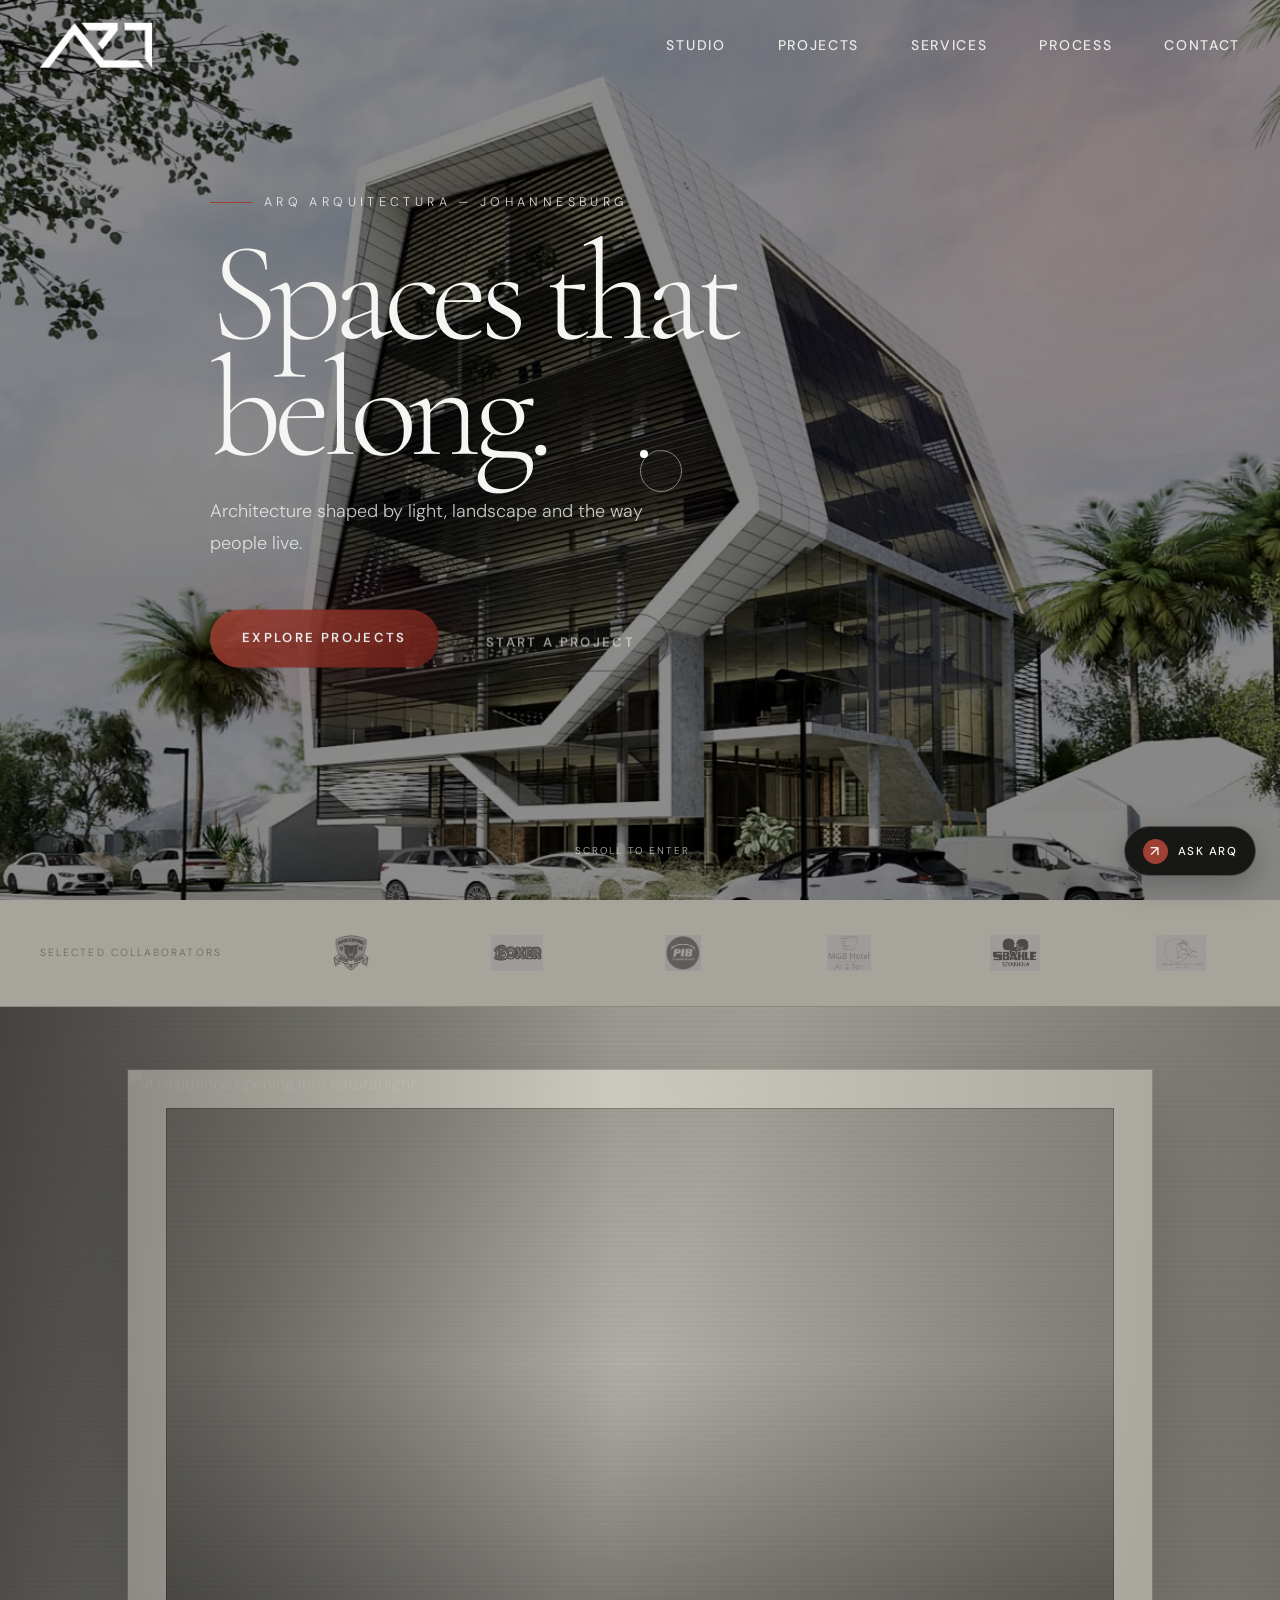
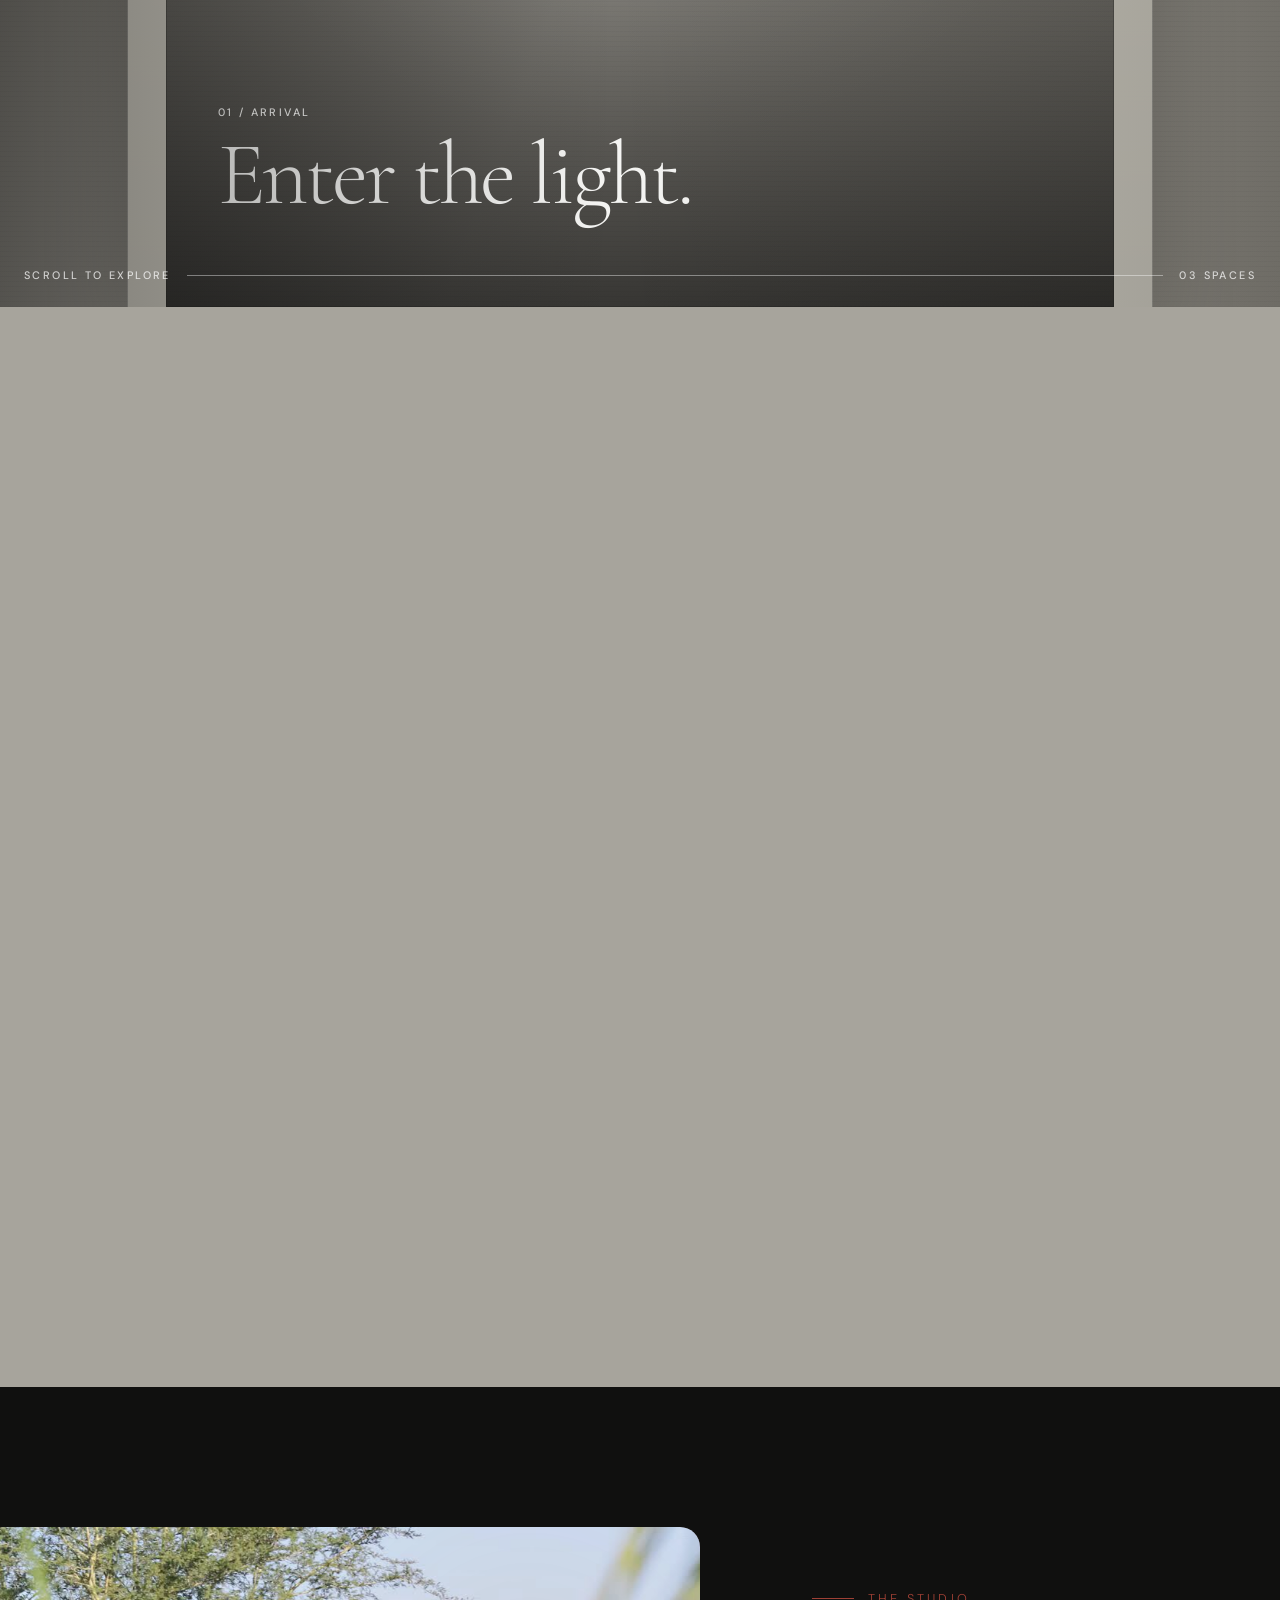
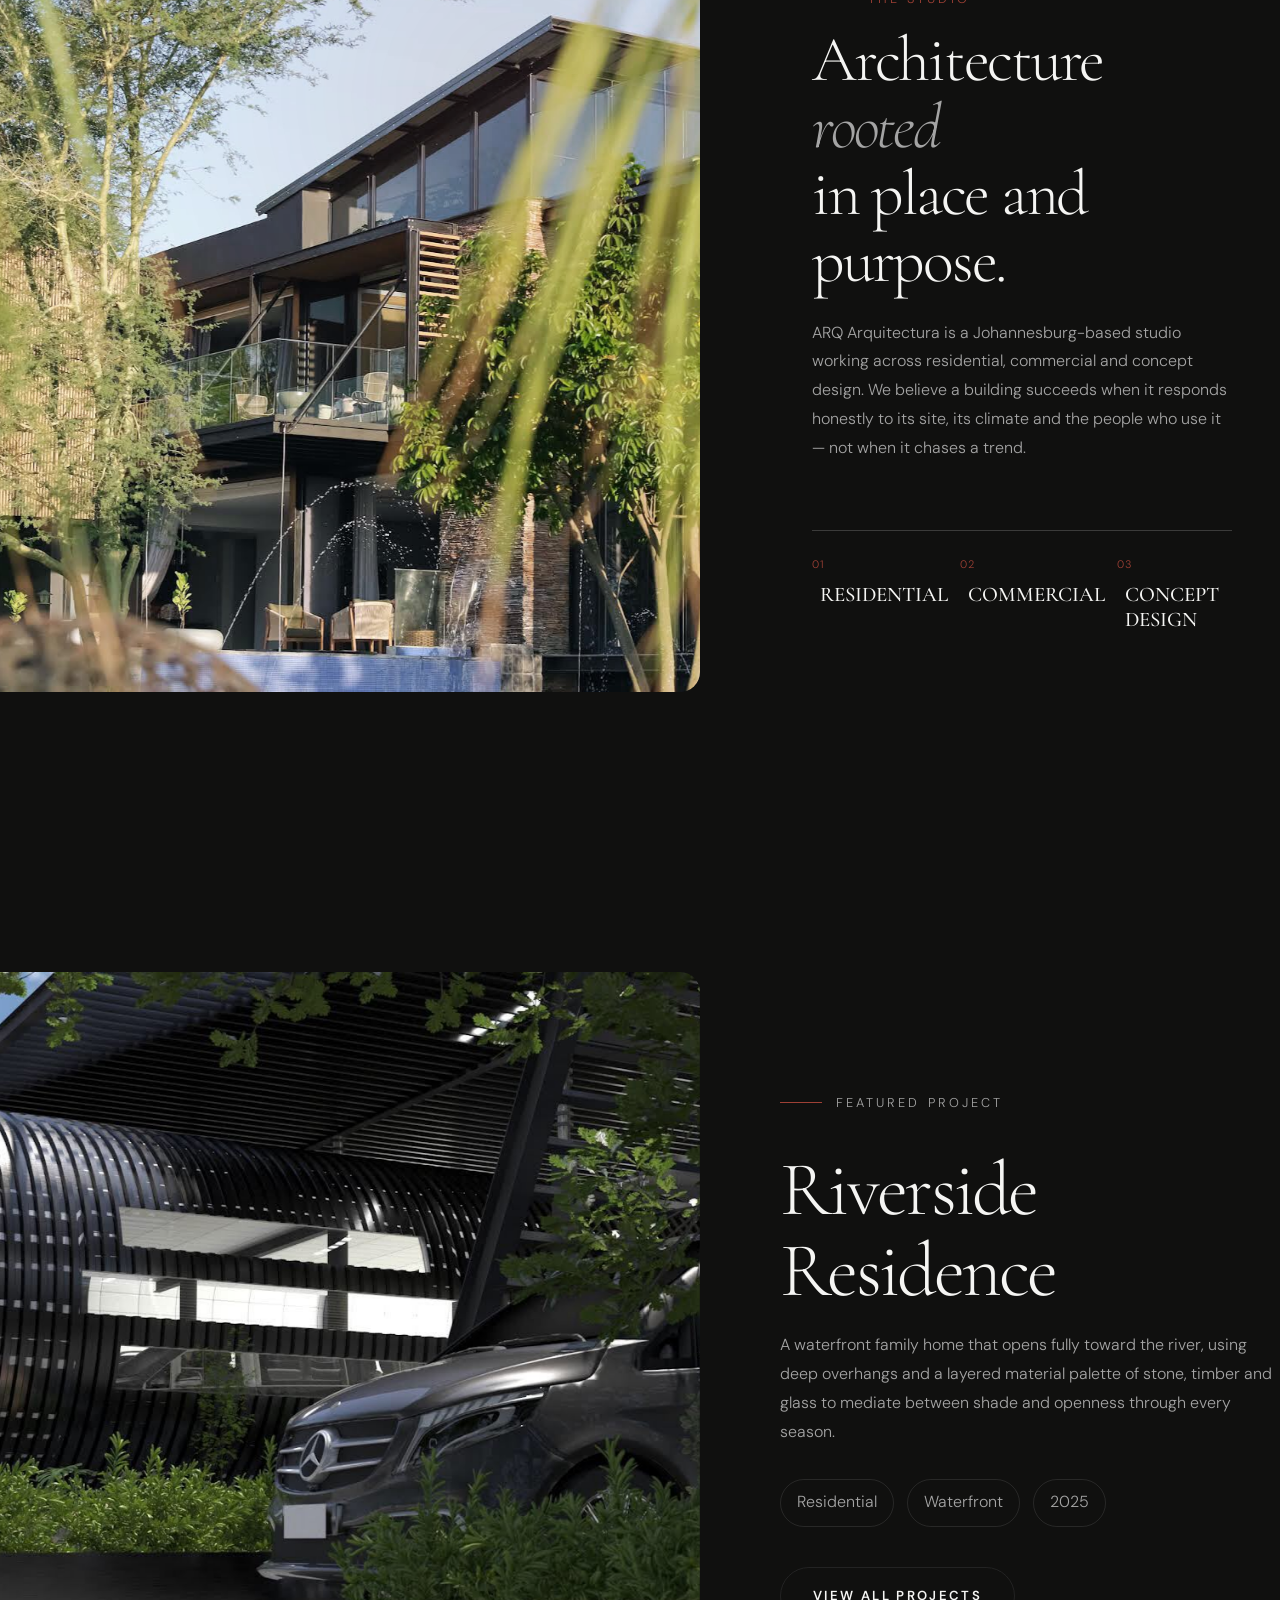
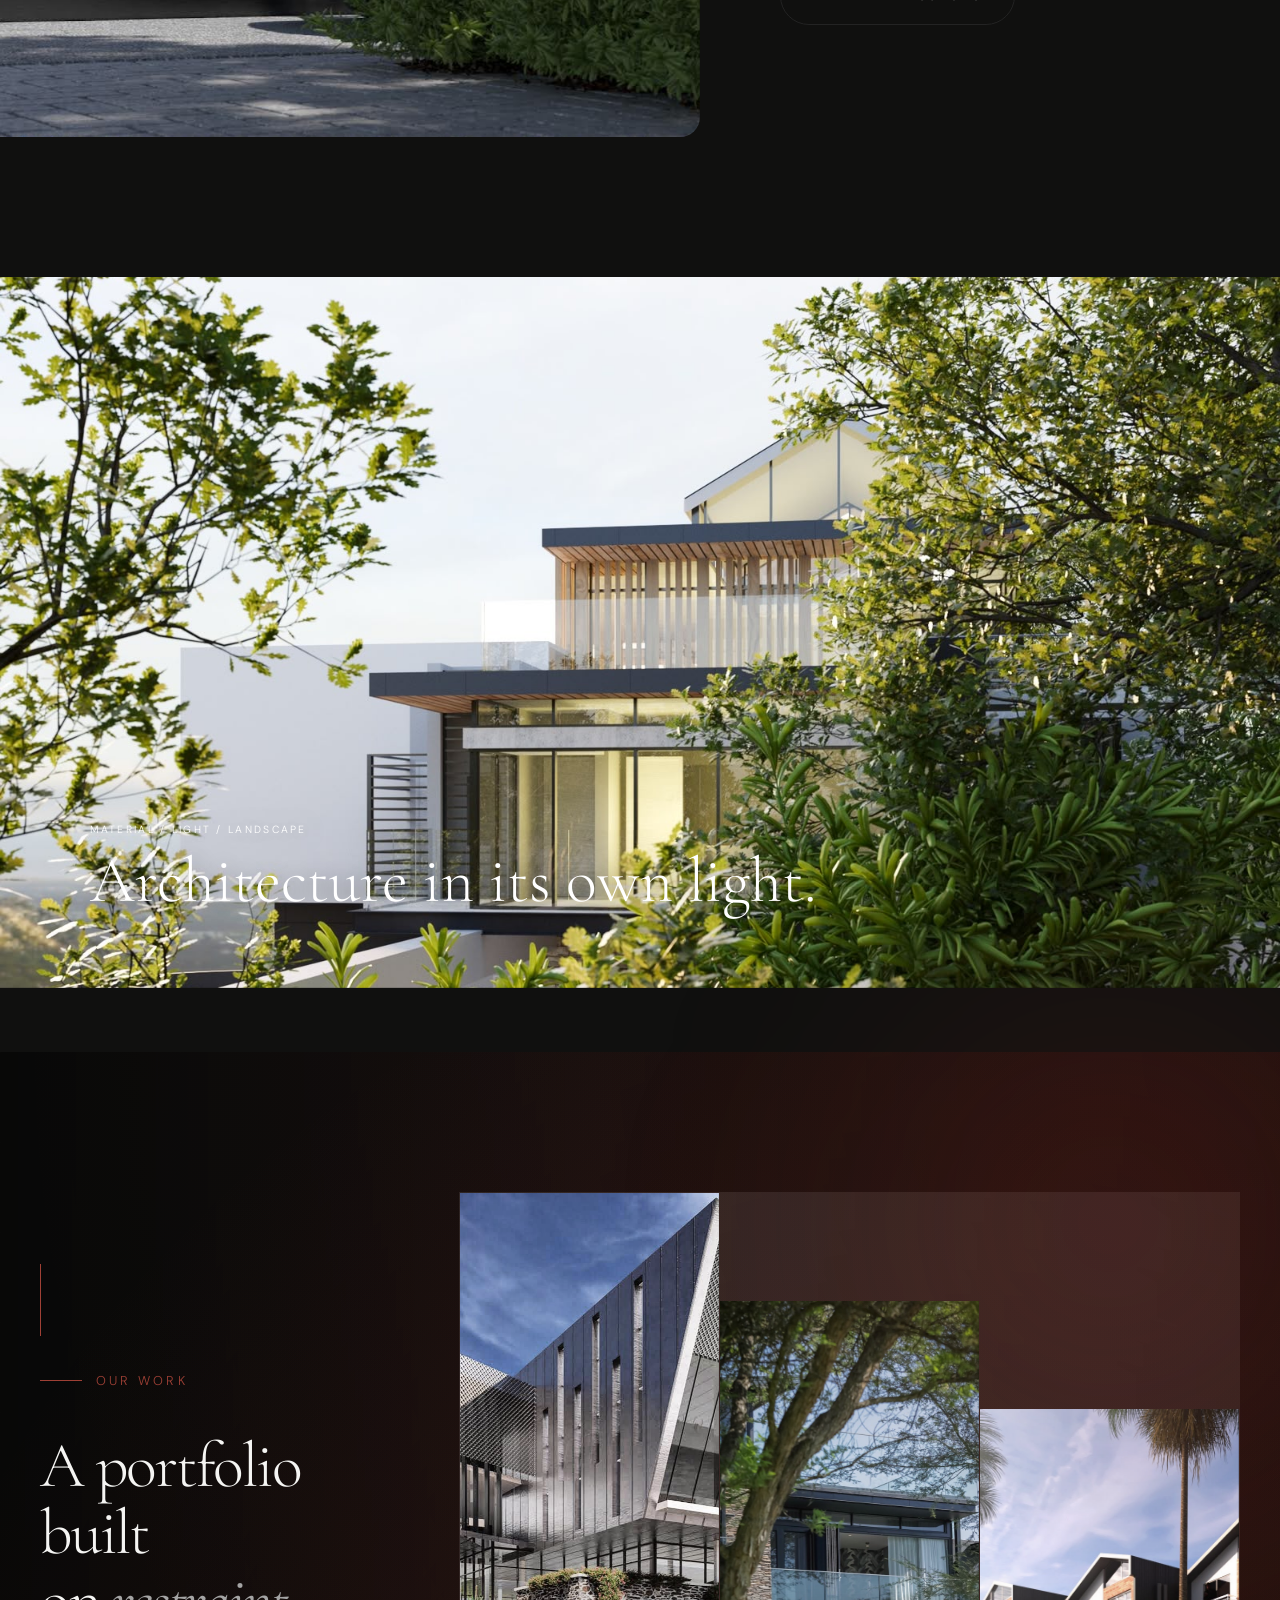
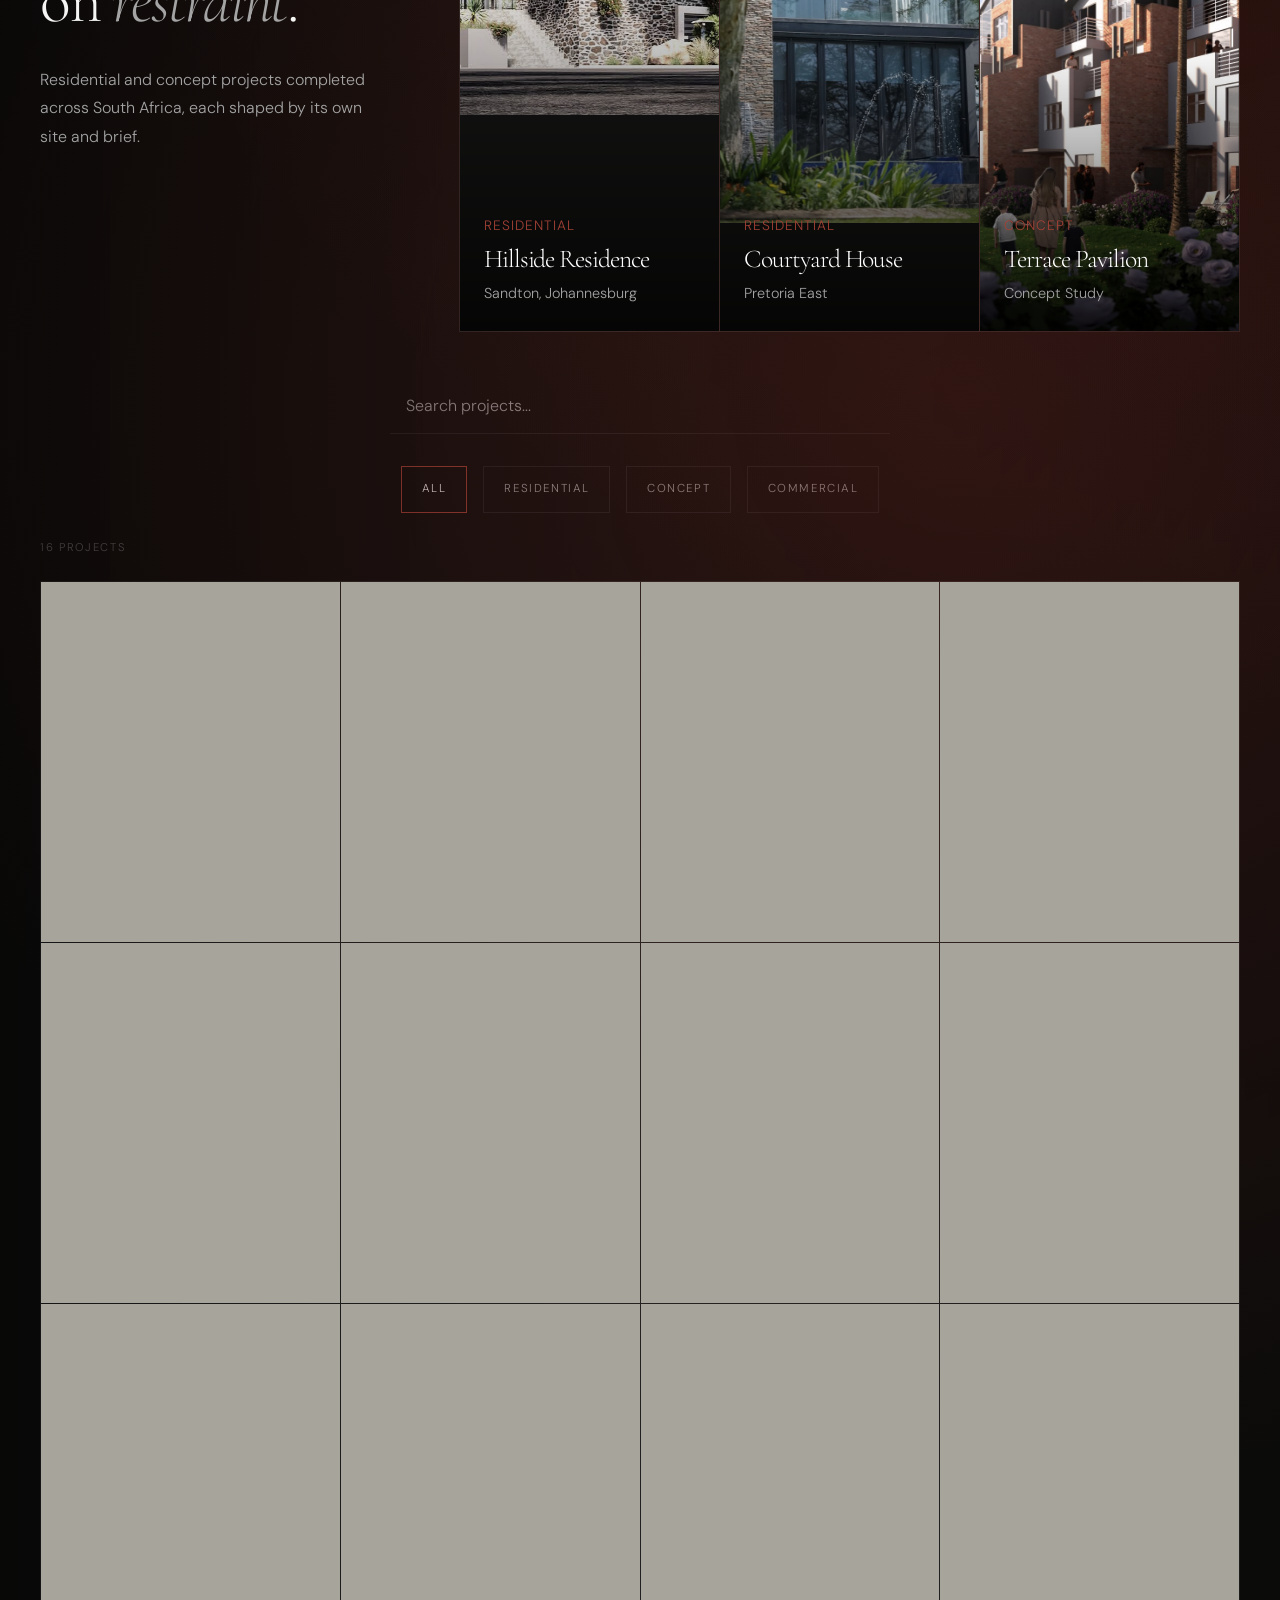
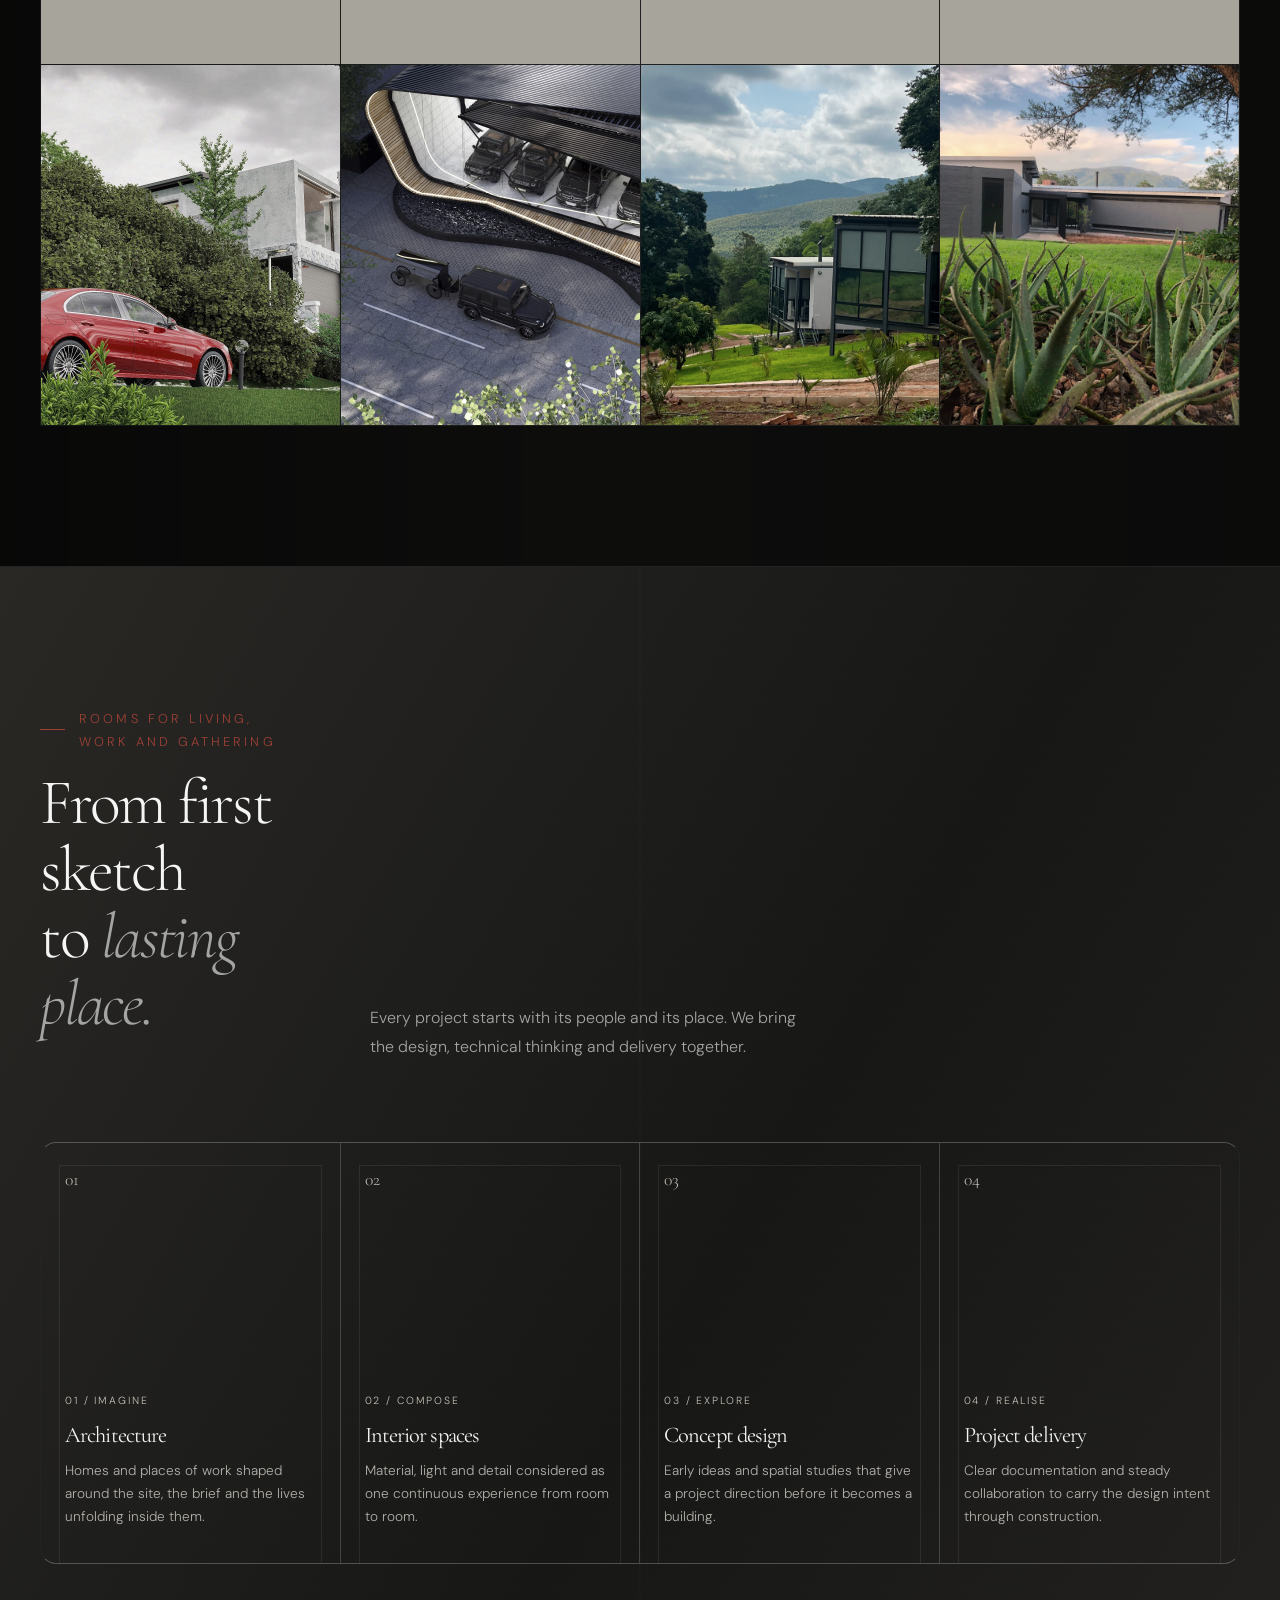
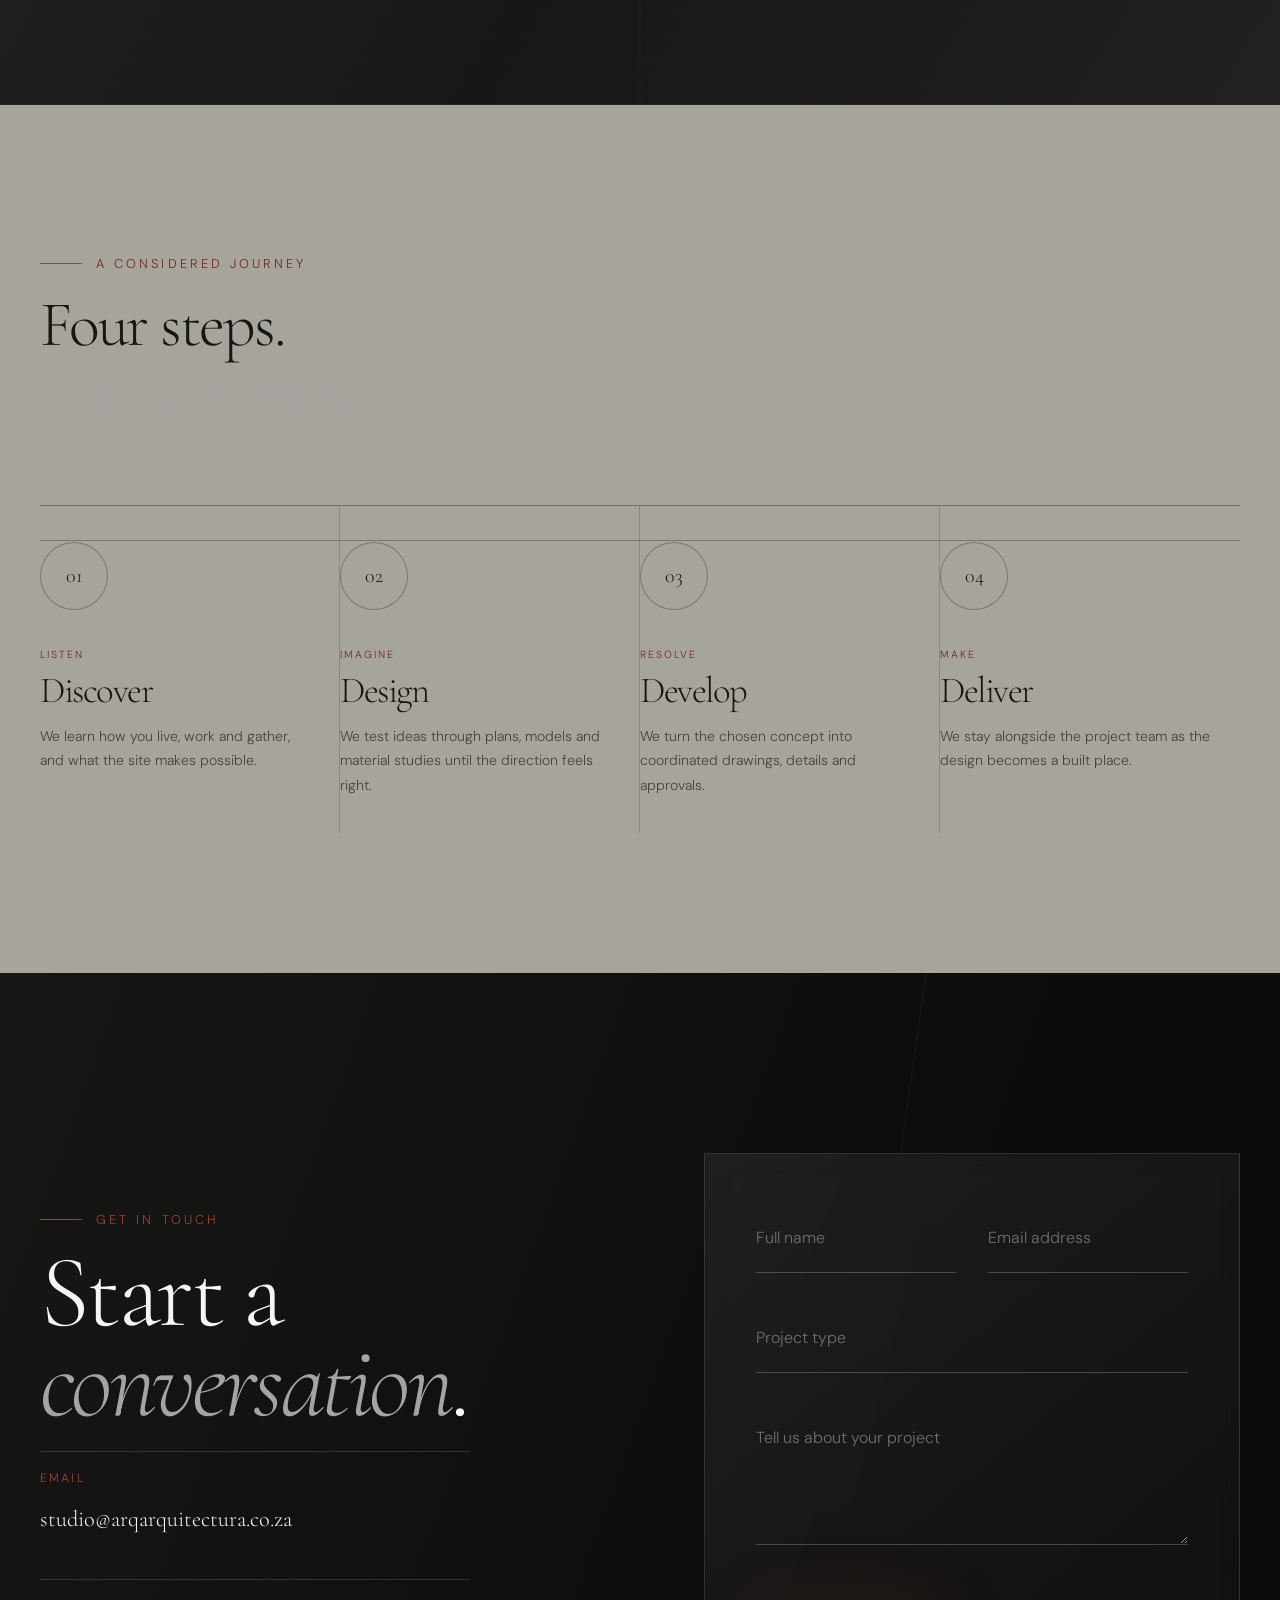
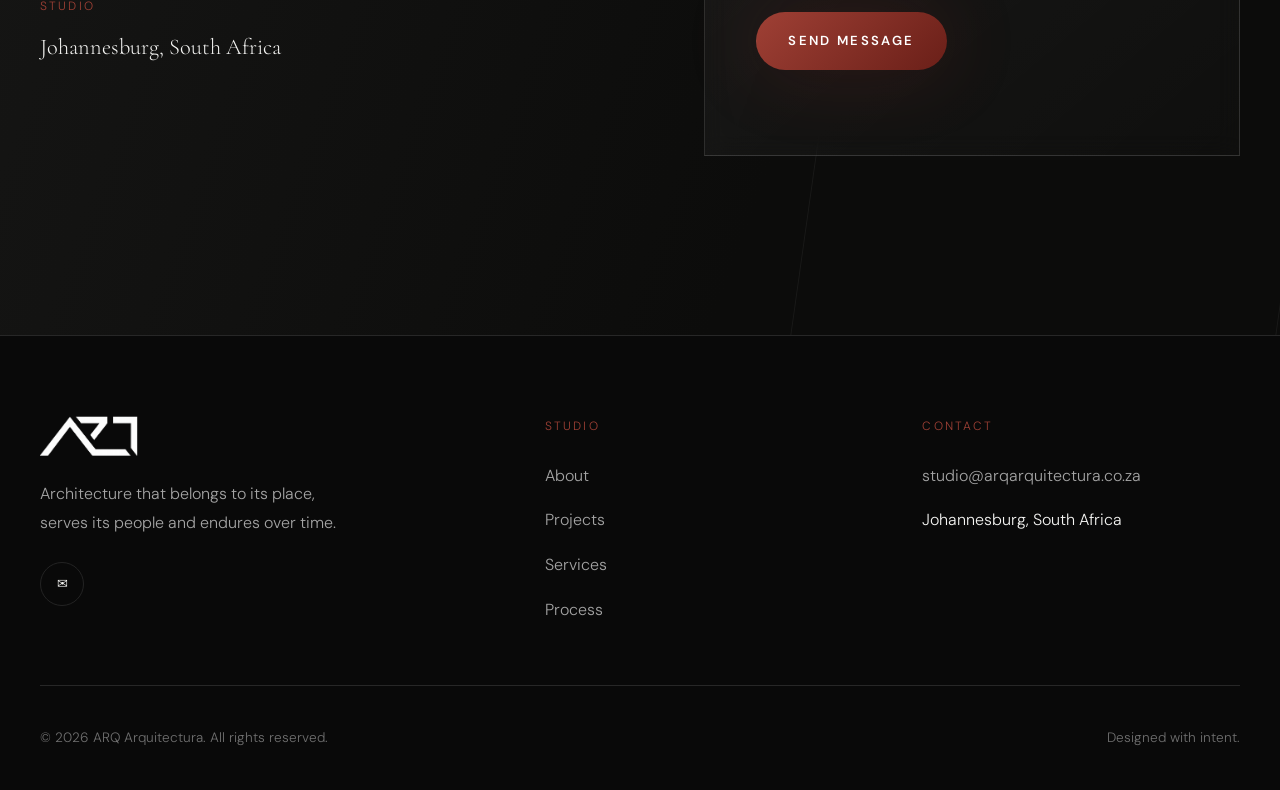
==== commit d42c0bba: "hello world Theo" ====
--- a/index.html
+++ b/index.html
@@ -37,10 +37,7 @@
   <!-- ── LOADER ── -->
   <div id="loader" role="status" aria-label="Loading">
     <div class="loader-content">
-      <img src="assets/images/logo.png" alt="ARQ Arquitectura" class="loader-logo-img">
-      <div class="loader-bar" aria-hidden="true">
-        <span class="loader-bar-fill"></span>
-      </div>
+      <p class="loader-typing" id="loader-typing" aria-live="polite"></p>
     </div>
   </div>
 
@@ -711,11 +708,19 @@
     </section>
   </div>
 
+  <!-- ── CUSTOM CURSOR ── -->
+  <div id="cursor" aria-hidden="true">
+    <div class="cursor-dot"></div>
+    <div class="cursor-ring"></div>
+    <div class="cursor-text"></div>
+  </div>
+
   <!-- ── LIBRARIES ── -->
   <script src="https://cdn.jsdelivr.net/npm/gsap@3/dist/gsap.min.js"></script>
   <script src="https://cdn.jsdelivr.net/npm/gsap@3/dist/ScrollTrigger.min.js"></script>
 
   <!-- ── SCRIPTS ── -->
+  <script src="js/cursor.js"></script>
   <script src="js/page-transition.js"></script>
   <script src="js/navigation.js"></script>
   <script src="js/hero.js"></script>
--- a/css/variables.css
+++ b/css/variables.css
@@ -249,3 +249,77 @@
 
 }
 
+
+/* ==========================================
+   CUSTOM CURSOR
+========================================== */
+
+@media (hover: hover) and (pointer: fine) {
+
+  body {
+    cursor: none;
+  }
+
+  #cursor {
+    position: fixed;
+    inset: 0;
+    pointer-events: none;
+    z-index: var(--z-cursor);
+  }
+
+  .cursor-dot {
+    position: fixed;
+    width: 8px;
+    height: 8px;
+    background: white;
+    border-radius: 50%;
+    transform: translate(-50%, -50%);
+    transition: opacity .2s;
+    will-change: transform;
+  }
+
+  .cursor-ring {
+    position: fixed;
+    width: 42px;
+    height: 42px;
+    border: 1px solid rgba(255, 255, 255, .45);
+    border-radius: 50%;
+    transform: translate(-50%, -50%);
+    transition:
+      width .35s var(--ease),
+      height .35s var(--ease),
+      background .35s,
+      border-color .35s;
+    will-change: transform;
+  }
+
+  .cursor-text {
+    position: fixed;
+    transform: translate(-50%, -50%);
+    font-size: .65rem;
+    font-weight: 600;
+    letter-spacing: .18em;
+    color: white;
+    text-transform: uppercase;
+    white-space: nowrap;
+    pointer-events: none;
+  }
+
+  #cursor.active .cursor-dot {
+    opacity: 0;
+  }
+
+  #cursor.active .cursor-ring {
+    width: 80px;
+    height: 80px;
+    background: rgba(192, 57, 43, .15);
+    border-color: var(--color-red);
+  }
+
+}
+
+/* Touch devices: show the default cursor, hide the custom one */
+@media (hover: none), (pointer: coarse) {
+  body { cursor: auto; }
+  #cursor { display: none; }
+}
--- a/css/components.css
+++ b/css/components.css
@@ -679,101 +679,7 @@
 
 }
     
-/*==========================================
-CURSOR
-==========================================*/
-
-body{
-
-    cursor:none;
-
-}
-
-#cursor{
-
-    position:fixed;
-
-    inset:0;
-
-    pointer-events:none;
-
-    z-index:99999;
-
-}
-
-.cursor-dot{
-
-    position:fixed;
-
-    width:8px;
-
-    height:8px;
-
-    background:white;
-
-    border-radius:50%;
-
-    transform:translate(-50%,-50%);
-
-}
-
-.cursor-ring{
-
-    position:fixed;
-
-    width:42px;
-
-    height:42px;
-
-    border:1px solid rgba(255,255,255,.45);
-
-    border-radius:50%;
-
-    transform:translate(-50%,-50%);
-
-    transition:
-
-        width .35s,
-
-        height .35s,
-
-        background .35s,
-
-        border-color .35s;
-
-}
-
-.cursor-text{
-
-    position:fixed;
-
-    transform:translate(-50%,-50%);
-
-    font-size:.65rem;
-
-    font-weight:600;
-
-    letter-spacing:.18em;
-
-    color:white;
-
-    text-transform:uppercase;
-
-    white-space:nowrap;
-
-}
-
-#cursor.active .cursor-ring{
-
-    width:80px;
-
-    height:80px;
-
-    background:rgba(192,57,43,.15);
-
-    border-color:var(--color-red);
-
-}
+
     /*==========================================
 ABOUT
 ==========================================*/
@@ -1172,3 +1078,145 @@
 }
 }
 
+
+/*==============================
+STUDIO COPY (About section)
+==============================*/
+
+.studio-copy {
+  max-width: 560px;
+  padding: 3rem 3rem 3rem 2rem;
+  display: flex;
+  flex-direction: column;
+  justify-content: center;
+}
+
+.studio-disciplines {
+  display: flex;
+  flex-direction: column;
+  gap: .9rem;
+  margin-top: 2.4rem;
+  padding-top: 2rem;
+  border-top: 1px solid var(--color-border);
+}
+
+.studio-disciplines span {
+  color: var(--color-grey);
+  font-size: .82rem;
+  letter-spacing: .14em;
+  text-transform: uppercase;
+}
+
+.studio-disciplines span b {
+  color: var(--color-white);
+  font-weight: 500;
+  margin-left: .5rem;
+}
+
+/*==============================
+SERVICE ROOMS
+==============================*/
+
+.service-rooms {
+  display: grid;
+  grid-template-columns: repeat(4, 1fr);
+  gap: 0;
+  margin-top: 4rem;
+  border: 1px solid var(--color-border);
+  border-radius: var(--radius-md);
+  overflow: hidden;
+}
+
+.service-room {
+  position: relative;
+  display: flex;
+  flex-direction: column;
+  justify-content: space-between;
+  padding: 2.4rem 2rem;
+  border-right: 1px solid var(--color-border);
+  transition: background var(--transition-fast);
+  gap: 1.4rem;
+}
+
+.service-room:last-child {
+  border-right: none;
+}
+
+.service-room:hover {
+  background: rgba(255, 255, 255, .03);
+}
+
+.service-room > span {
+  display: block;
+  font-family: var(--font-heading);
+  font-size: 3.5rem;
+  color: rgba(255, 255, 255, .07);
+  line-height: 1;
+  pointer-events: none;
+}
+
+.service-room > div p:first-child {
+  color: var(--color-red);
+  font-size: .72rem;
+  letter-spacing: .2em;
+  text-transform: uppercase;
+  margin-bottom: .6rem;
+}
+
+.service-room > div h3 {
+  font-size: 1.4rem;
+  font-weight: 400;
+  margin-bottom: .8rem;
+  color: var(--color-white);
+}
+
+.service-room > div p:last-child {
+  color: var(--color-grey);
+  font-size: .9rem;
+  line-height: 1.7;
+}
+
+.service-room-cta {
+  display: inline-flex;
+  align-items: center;
+  justify-content: center;
+  width: 40px;
+  height: 40px;
+  border-radius: 50%;
+  border: 1px solid var(--color-border);
+  color: var(--color-white);
+  font-size: 1rem;
+  align-self: flex-start;
+  transition: all var(--transition-fast);
+}
+
+.service-room:hover .service-room-cta {
+  background: var(--color-red);
+  border-color: var(--color-red);
+}
+
+@media (max-width: 1100px) {
+  .service-rooms {
+    grid-template-columns: repeat(2, 1fr);
+  }
+  .service-room:nth-child(2) {
+    border-right: none;
+  }
+  .service-room:nth-child(1),
+  .service-room:nth-child(2) {
+    border-bottom: 1px solid var(--color-border);
+  }
+}
+
+@media (max-width: 600px) {
+  .service-rooms {
+    grid-template-columns: 1fr;
+  }
+  .service-room {
+    border-right: none;
+    border-bottom: 1px solid var(--color-border);
+  }
+  .service-room:last-child {
+    border-bottom: none;
+  }
+}
--- a/css/slideshow.css
+++ b/css/slideshow.css
@@ -2,15 +2,17 @@
    LOGO SLIDESHOW & FULL IMAGE SECTION
 ==========================================*/
 
-/* ── LOGO SLIDESHOW ────────────────────── */
-
-.logo-slideshow {
-  background: transparent;
-  padding: 3rem 0;
-  overflow: hidden;
-  border-top: 1px solid rgba(0, 0, 0, 0.08);
-  border-bottom: 1px solid rgba(0, 0, 0, 0.08);
-  position: relative;
+/* ── LOGO SLIDESHOW ────────────────────── */
+
+.logo-slideshow {
+  background: transparent;
+  padding: 3rem 0;
+  overflow: hidden;
+  border-top: 1px solid rgba(0, 0, 0, 0.08);
+  border-bottom: 1px solid rgba(0, 0, 0, 0.08);
+  position: relative;
+  /* Prevent trackpad momentum scroll from locking the animation */
+  touch-action: pan-y;
 }
 
 .slideshow-track {
--- a/css/animations.css
+++ b/css/animations.css
@@ -136,6 +136,12 @@
         transform:translateY(55px);
         opacity:0;
     }
+
+}
+
+@keyframes typing-caret{
+
+    50%{ opacity: 0; }
 
 }
 
@@ -449,6 +455,8 @@
 
     visibility:hidden;
 
+    pointer-events:none;
+
 }
 
 .loader-content{
@@ -457,51 +465,49 @@
 
     flex-direction:column;
 
-    align-items:center;
-
-    gap:1rem;
-
-    width:min(320px, 80vw);
-
-}
-
-.loader-logo{
-
-    font-size:5rem;
-
-    font-family:var(--font-heading);
-
-    animation:fadeUp 1s ease;
-
-}
-
-.loader-bar{
-
-    width:100%;
-
-    height:2px;
-
-    background:rgba(255,255,255,0.16);
-
-    border-radius:999px;
-
-    overflow:hidden;
-
-}
-
-.loader-bar-fill{
-
-    display:block;
-
-    width:0%;
-
-    height:100%;
-
-    background:linear-gradient(90deg, var(--color-red), rgba(255,255,255,0.95));
-
-    box-shadow:0 0 24px rgba(192,57,43,0.35);
-
-    transition:width .25s ease-out;
+    align-items:flex-start;
+
+    padding: 0 clamp(32px, 8vw, 120px);
+
+    width: 100%;
+
+}
+
+.loader-typing{
+
+    font-family: var(--font-heading);
+
+    font-size: clamp(2.4rem, 7vw, 6.5rem);
+
+    font-weight: 300;
+
+    letter-spacing: -.03em;
+
+    color: var(--color-white);
+
+    line-height: 1;
+
+    min-height: 1em;
+
+}
+
+.loader-typing[data-typing="true"]::after{
+
+    content: "";
+
+    display: inline-block;
+
+    width: .045em;
+
+    height: .78em;
+
+    margin-left: .08em;
+
+    background: var(--color-red);
+
+    vertical-align: -.05em;
+
+    animation: typing-caret .72s steps(2, end) infinite;
 
 }
 
--- a/css/experience-ui.css
+++ b/css/experience-ui.css
@@ -1,8 +1,7 @@
 /* Shared art direction across the studio and project pages. */
 ::selection{background:var(--color-red);color:white}
 :focus-visible{outline:1px solid var(--color-red);outline-offset:5px}
-body{background:#10100f;cursor:auto}
-#cursor{display:none!important}
+body{background:#10100f}
 section:not(#hero){scroll-margin-top:var(--nav-height-scrolled)}
 .page-transition{position:fixed;inset:0;z-index:20000;visibility:hidden;pointer-events:none;overflow:hidden}
 .page-transition.is-active{visibility:visible}
@@ -26,13 +25,13 @@
 .hero-scroll-cue i{position:relative;width:1px;height:46px;overflow:hidden;background:rgba(255,255,255,.28)}
 .hero-scroll-cue i:after{content:"";position:absolute;inset:0;background:white;transform:translateY(-100%);animation:door-scroll 1.8s ease-in-out infinite}
 @keyframes door-scroll{to{transform:translateY(100%)}}
-.partner-band{display:grid;grid-template-columns:190px 1fr;align-items:center;gap:34px;padding:26px max(40px,calc((100vw - var(--container)) / 2));background:#111110;border-bottom:1px solid rgba(255,255,255,.1)}
-.partner-band>p{font-size:.65rem;letter-spacing:.2em;text-transform:uppercase;color:#99978f}
-.partner-band .logo-slideshow{padding:0;border:0}
+.partner-band{display:grid;grid-template-columns:190px 1fr;align-items:center;gap:34px;padding:26px max(40px,calc((100vw - var(--container)) / 2));background:var(--color-concrete);border-bottom:1px solid rgba(20,20,19,.2)}
+.partner-band>p{font-size:.65rem;letter-spacing:.2em;text-transform:uppercase;color:var(--color-concrete-deep)}
+.partner-band .logo-slideshow{padding:0;border:0;background:transparent}
 .partner-band .slideshow-track{width:max-content;margin:0;gap:3.5rem;animation-duration:28s}
 .partner-band .slideshow-item{min-width:110px;height:54px}
-.partner-band .slideshow-item img{max-height:36px;opacity:.65}
-.partner-band .slideshow-item:hover img{opacity:1}
+.partner-band .slideshow-item img{max-height:36px;opacity:.55;filter:grayscale(100%) brightness(.6)}
+.partner-band .slideshow-item:hover img{opacity:1;filter:grayscale(0%) brightness(1)}
 .studio-disciplines{display:grid;grid-template-columns:repeat(3,1fr);gap:12px;padding-top:24px;border-top:1px solid rgba(255,255,255,.18)}
 .studio-disciplines span{font-size:.68rem;letter-spacing:.12em;color:var(--color-red)}
 .studio-disciplines b{display:block;margin-top:8px;color:var(--color-white);font:300 1.3rem var(--font-heading);letter-spacing:0}
@@ -87,15 +86,16 @@
 .process-journey{position:relative;overflow:hidden;padding-block:var(--section-padding);background:var(--color-concrete);color:var(--color-ink)}
 .process-journey .section-subtitle{color:var(--color-oxide)}
 .process-journey .section-title{position:relative;margin:0 0 5rem}
-.process-rooms{position:relative;display:grid;grid-template-columns:repeat(4,1fr);border-top:1px solid rgba(20,20,19,.34)}
+.process-rooms{position:relative;display:grid;grid-template-columns:repeat(4,1fr);gap:0;border-top:1px solid rgba(20,20,19,.34)}
 .process-rooms:before{content:"";position:absolute;left:0;right:0;top:34px;height:1px;background:rgba(20,20,19,.3)}
-.process-rooms article{position:relative;min-height:275px;padding:0 28px 20px 0}
+.process-rooms article{position:relative;padding:36px 32px 36px 0;border-right:1px solid rgba(20,20,19,.2)}
+.process-rooms article:last-child{border-right:0;padding-right:0}
 .process-rooms article{opacity:1;transform:none;transition:opacity .7s ease,transform .7s var(--ease)}
 .process-rooms article.is-visible{opacity:1;transform:translateY(0)}
-.process-rooms article>span{position:relative;z-index:1;display:grid;place-items:center;width:68px;height:68px;margin:0 0 36px;border:1px solid var(--color-concrete);border-radius:50%;background:var(--color-concrete);font:300 1.25rem var(--font-heading)}
-.process-rooms article>p:first-of-type{font-size:.65rem;letter-spacing:.2em;text-transform:uppercase;color:var(--color-oxide)}
-.process-rooms h3{font:300 2.3rem var(--font-heading);margin:8px 0}
-.process-rooms article>p:last-child{max-width:260px;color:#464540;font-size:.9rem;line-height:1.7}
+.process-rooms article>span{position:relative;z-index:1;display:grid;place-items:center;width:68px;height:68px;margin:0 0 36px;border:1px solid rgba(20,20,19,.3);border-radius:50%;background:var(--color-concrete);font:300 1.25rem var(--font-heading);flex-shrink:0}
+.process-rooms article>p:first-of-type{font-size:.65rem;letter-spacing:.2em;text-transform:uppercase;color:var(--color-oxide);margin-bottom:6px}
+.process-rooms h3{font:300 2.3rem var(--font-heading);margin:8px 0 14px;line-height:1}
+.process-rooms article>p:last-child{color:#464540;font-size:.88rem;line-height:1.75}
 
 /* The contact room is the quiet end of the journey. */
 #contact{padding-block:clamp(90px,14vw,210px);background:linear-gradient(110deg,#171716,#0c0c0b 65%);overflow:hidden}
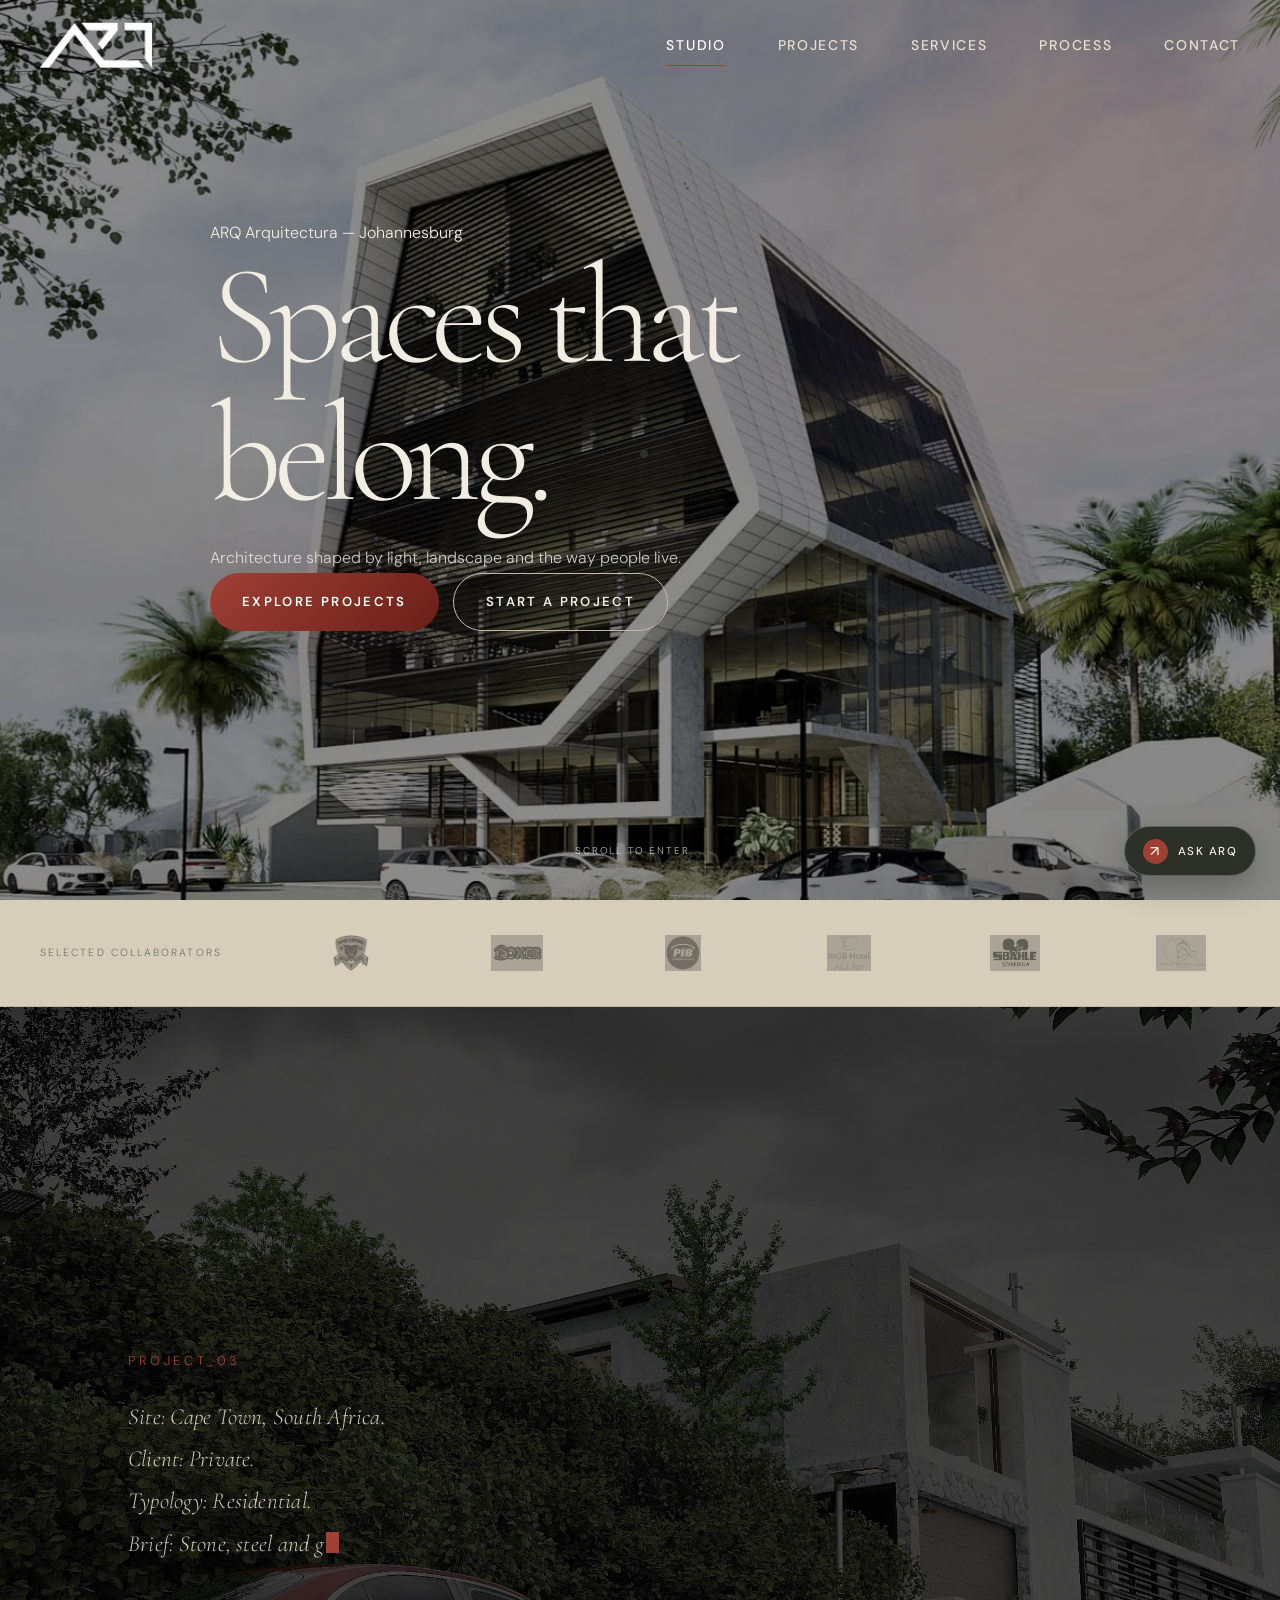
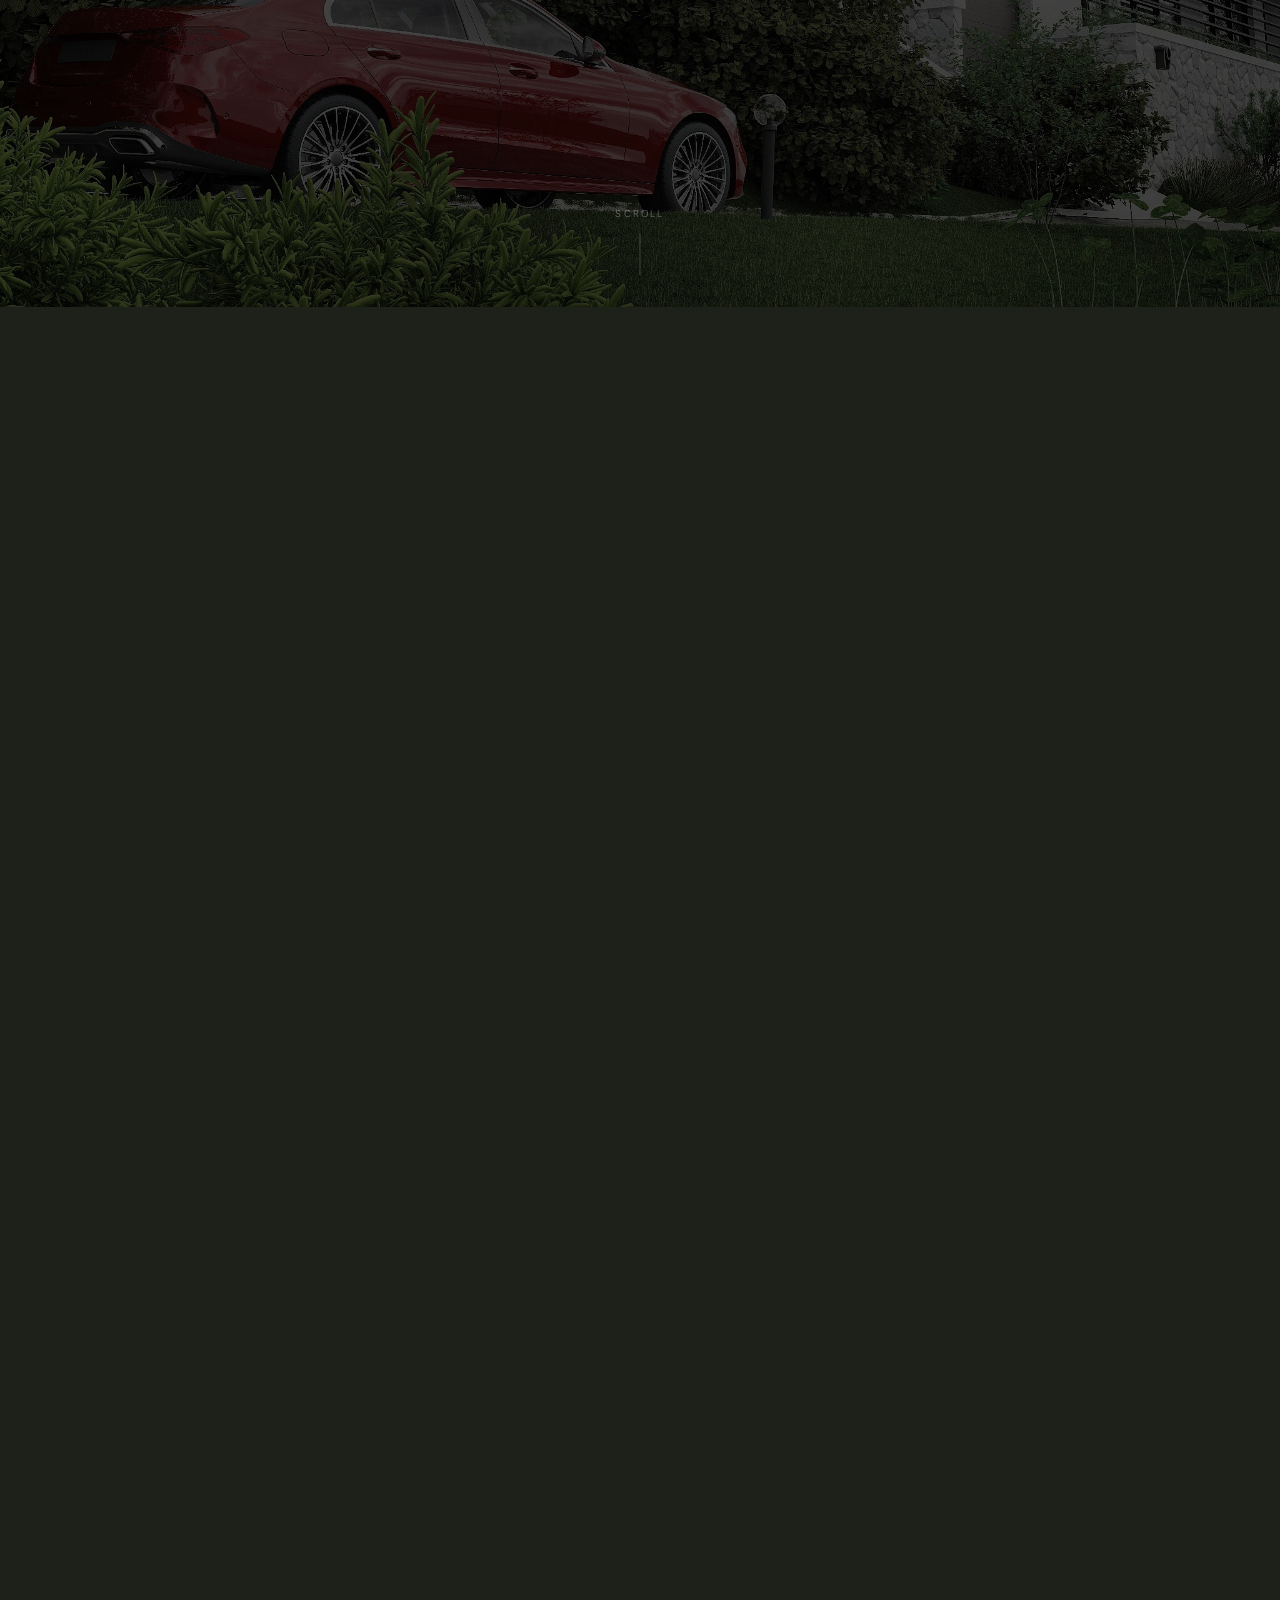
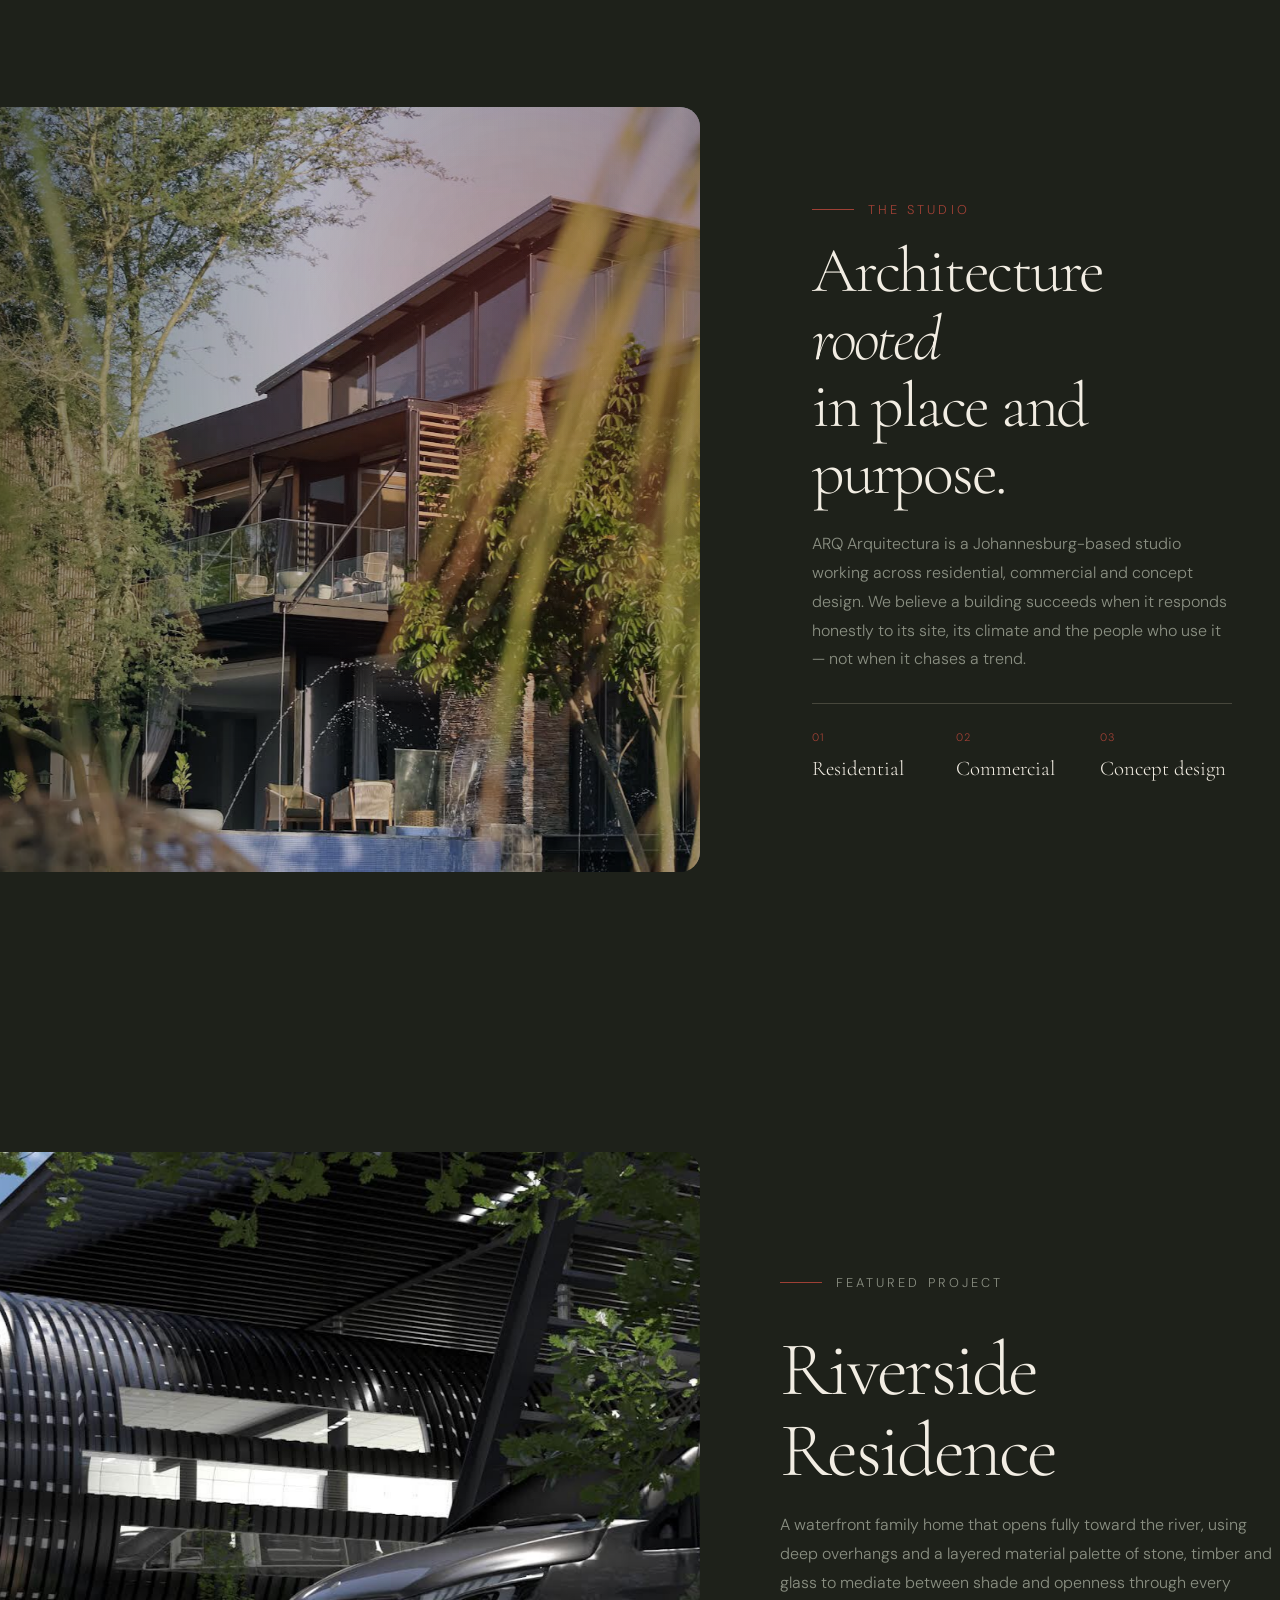
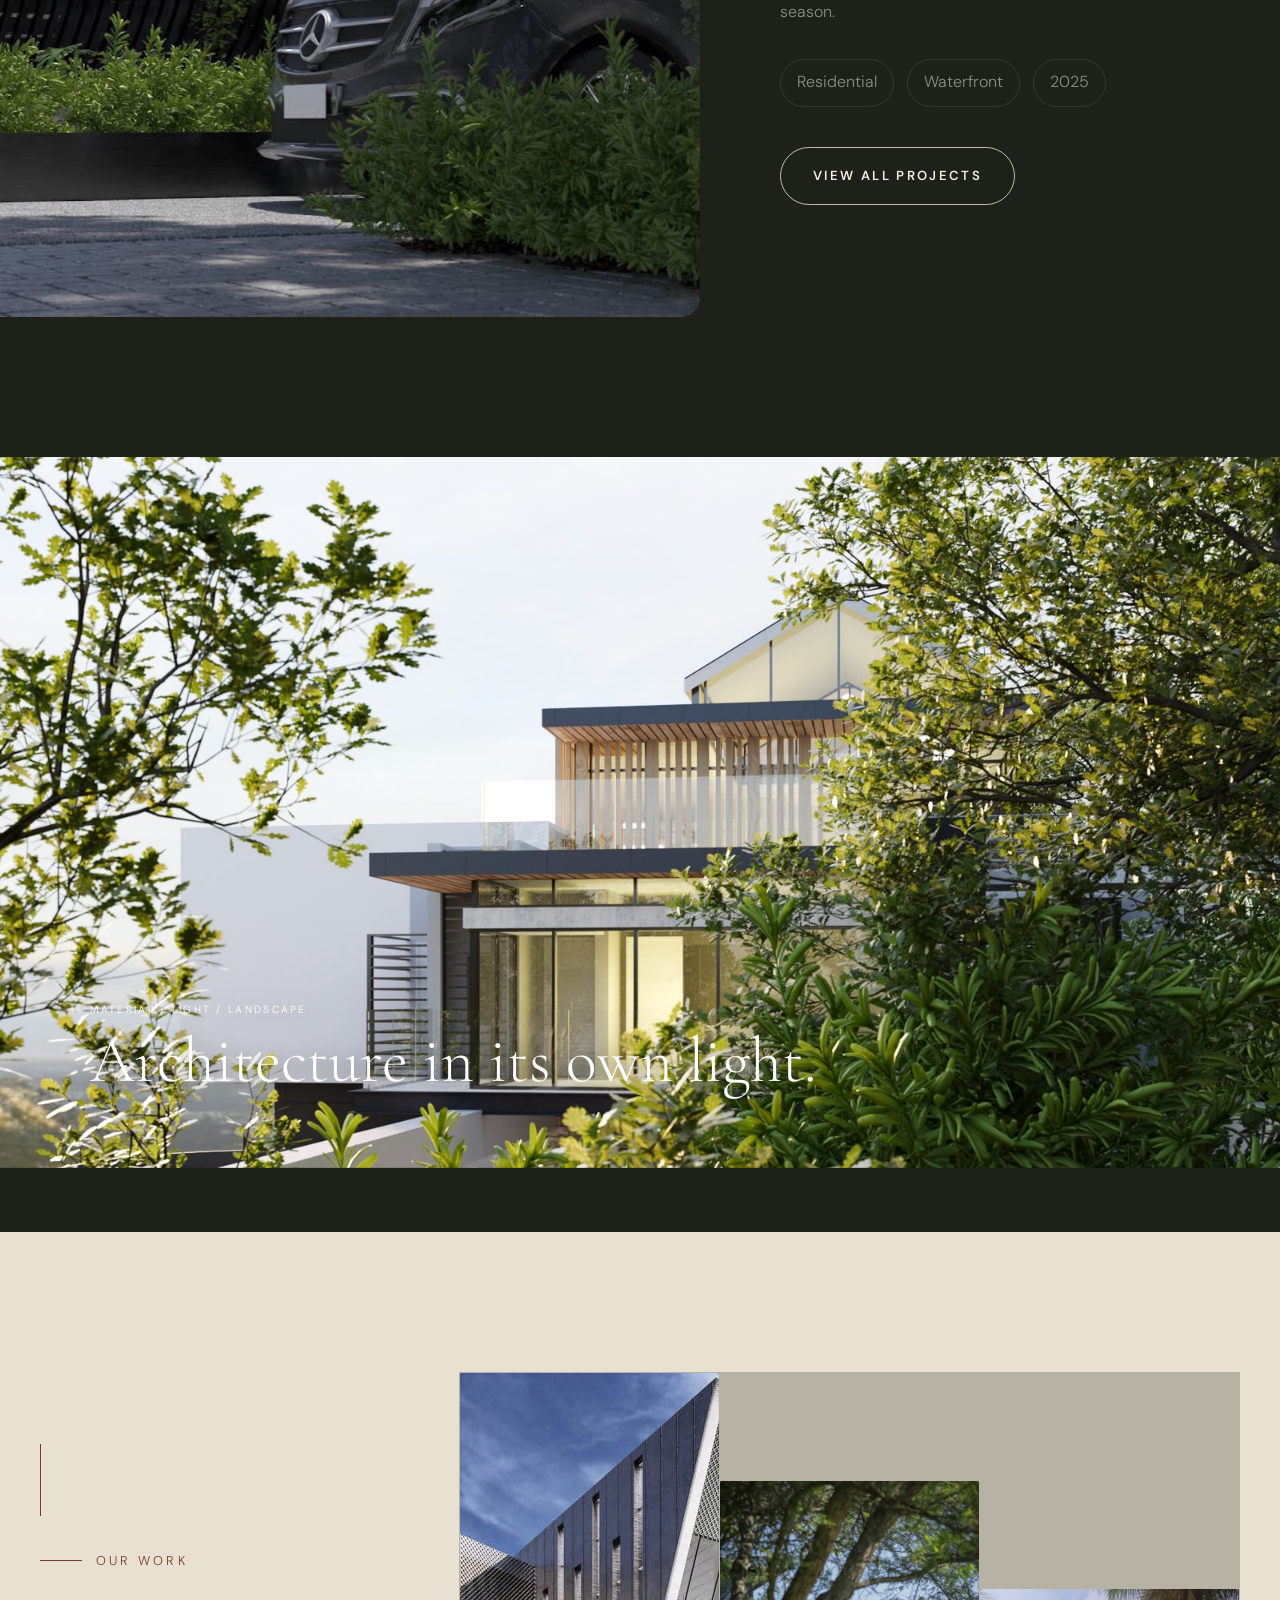
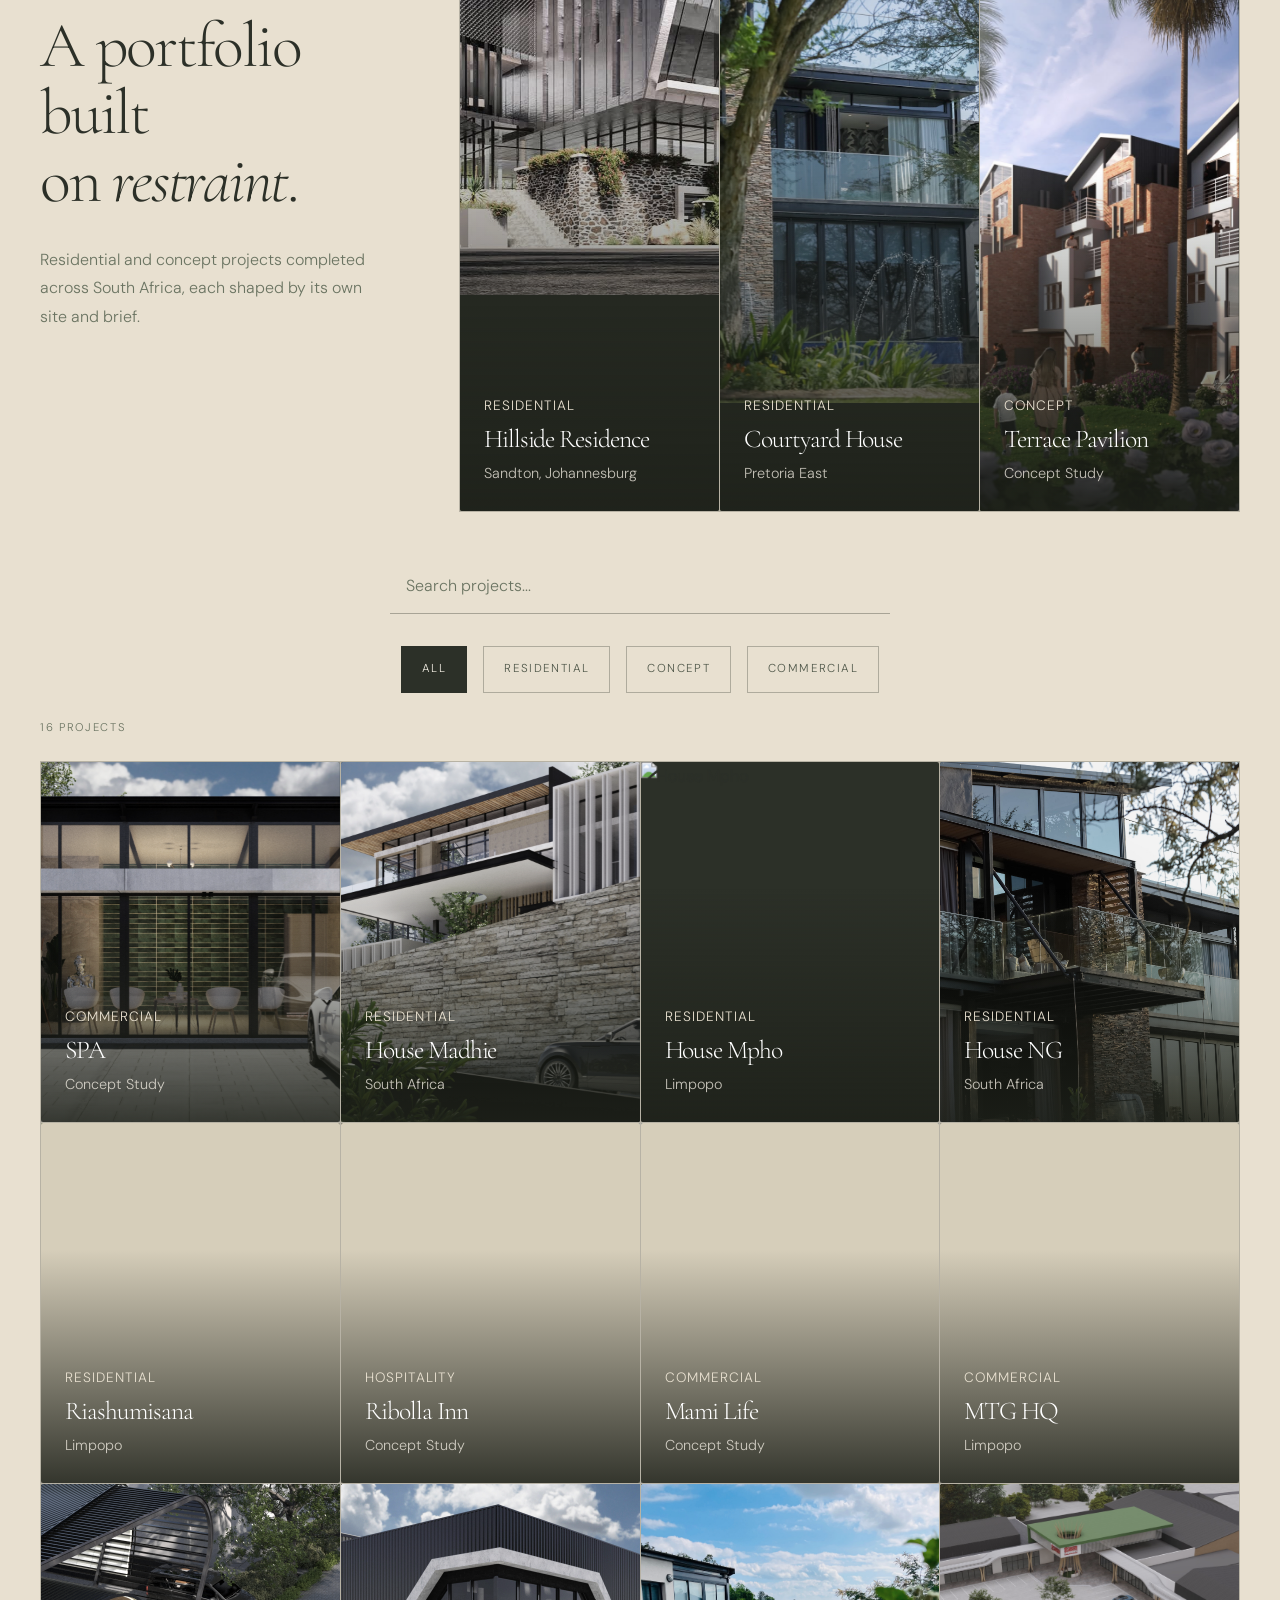
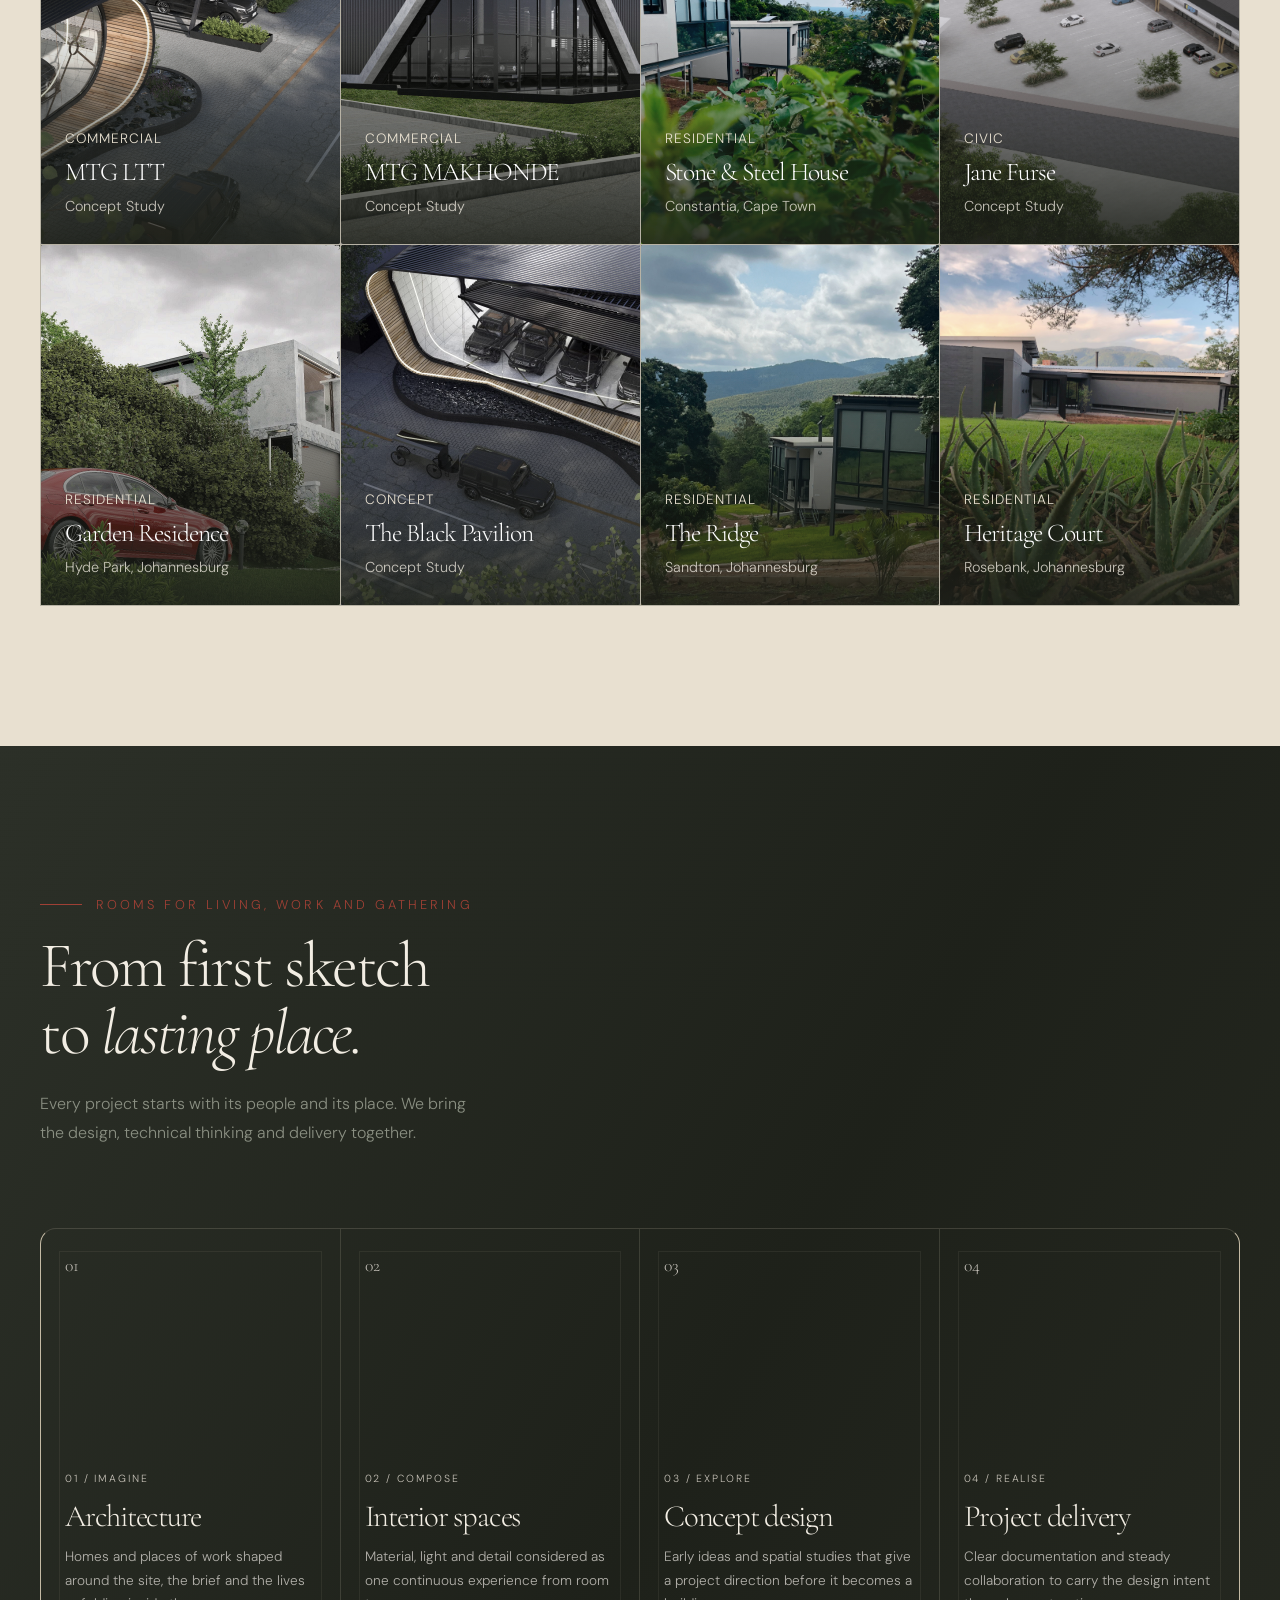
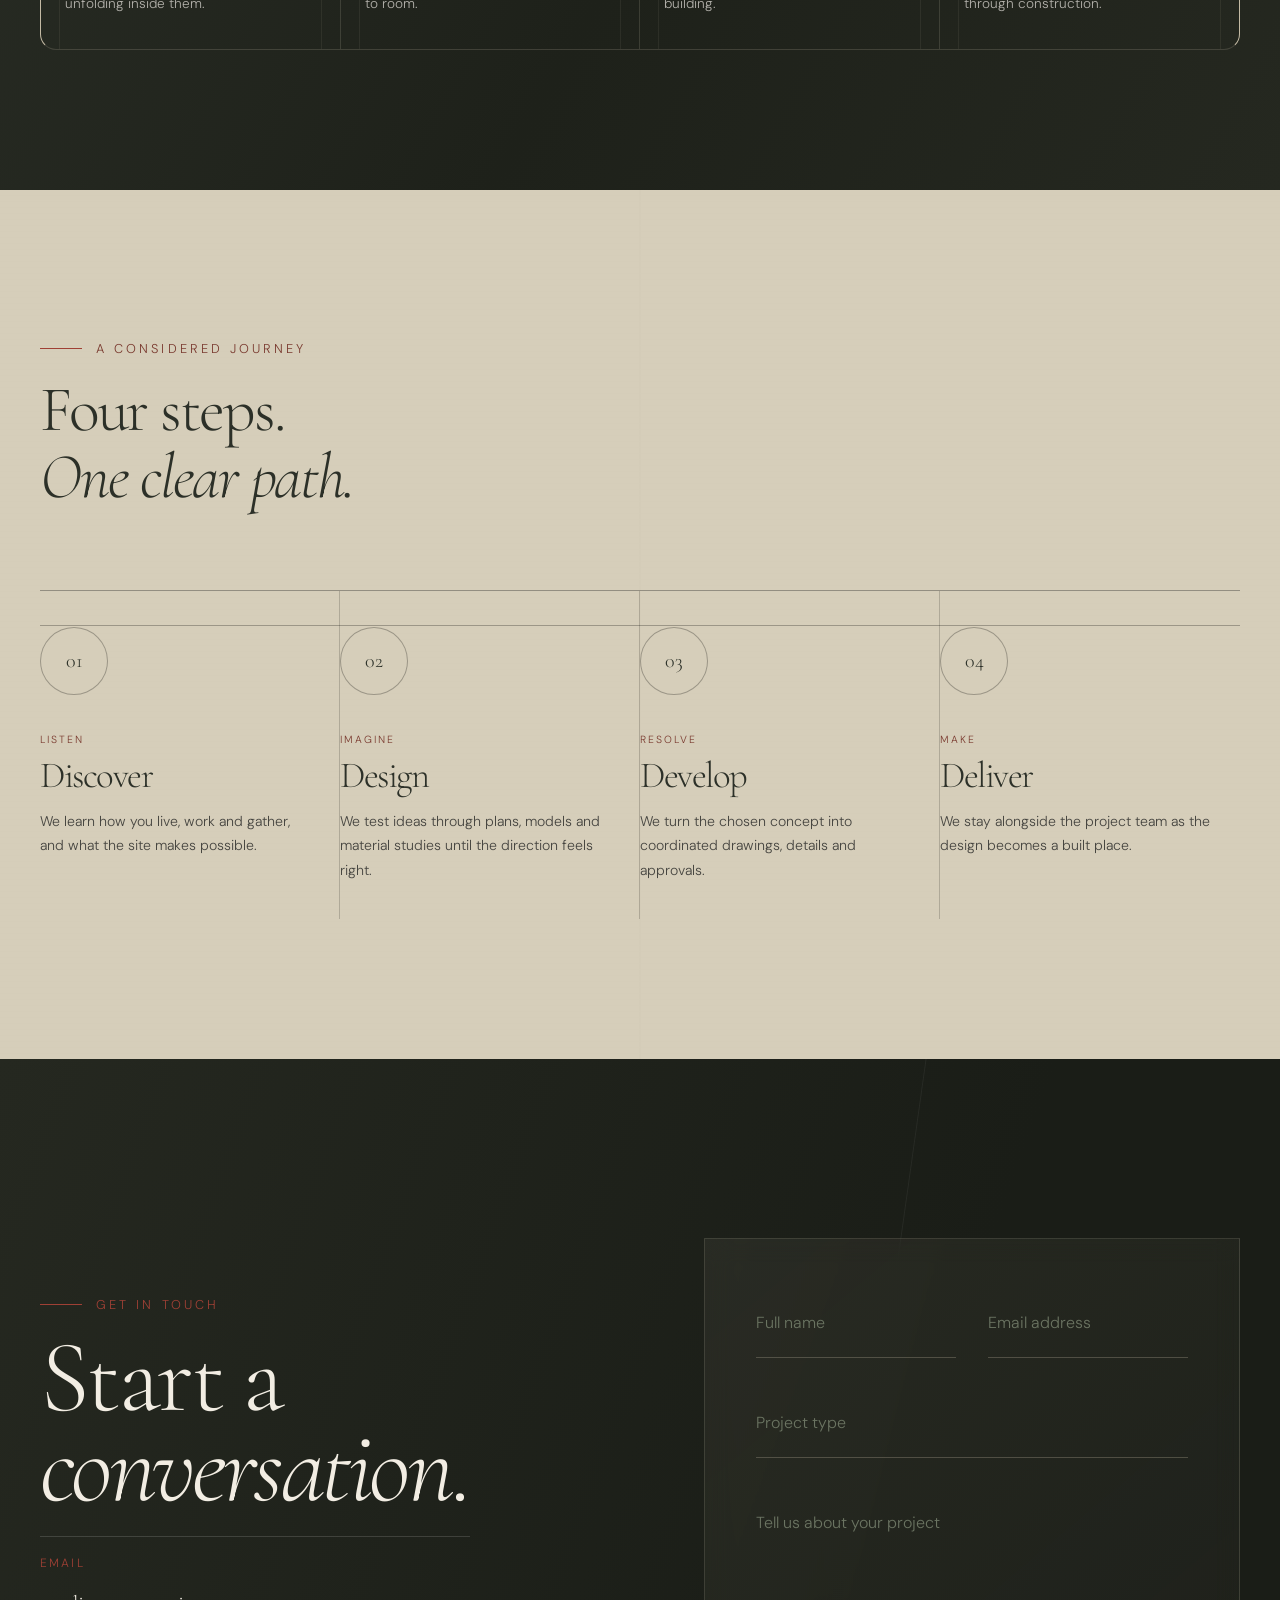
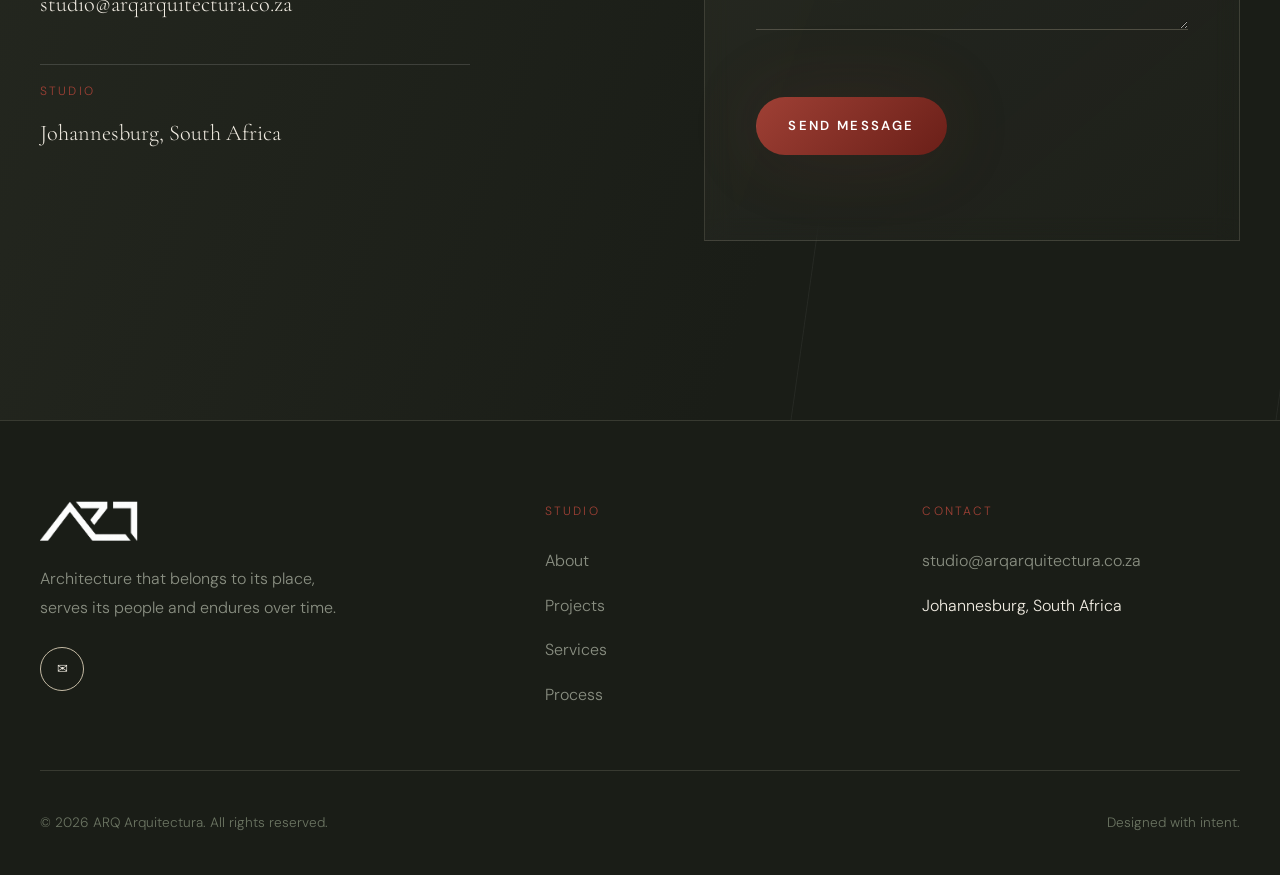
==== commit 43156cfb: "hello world Theo" ====
--- a/index.html
+++ b/index.html
@@ -126,21 +126,53 @@
 
     <section id="walkthrough" class="walkthrough" aria-label="A journey through our architecture">
       <div class="walkthrough-stage">
-        <div class="walkthrough-doorway" aria-hidden="true"></div>
-        <figure class="walkthrough-scene is-active">
-          <img src="assets/images/portfolio/house nema/Zambezi_Clear.jpg" alt="A residence opening into natural light" loading="eager" decoding="async">
-          <figcaption><span>01 / Arrival</span><strong>Enter the light.</strong></figcaption>
-        </figure>
-        <figure class="walkthrough-scene">
-          <img src="assets/images/portfolio/House Madhie/F6 (1).JPG" alt="Interior of House Madhie" loading="eager" decoding="async">
-          <figcaption><span>02 / Threshold</span><strong>Move through the quiet.</strong></figcaption>
-        </figure>
-        <figure class="walkthrough-scene">
-          <img src="assets/images/portfolio/Residence3/IMG-20260628-WA0079.jpg" alt="A residence opening toward its garden" loading="eager" decoding="async">
-          <figcaption><span>03 / Release</span><strong>Find your place in the landscape.</strong></figcaption>
-        </figure>
-        <div class="walkthrough-index" aria-hidden="true"><span>SCROLL TO EXPLORE</span><i></i><span>03 SPACES</span></div>
-      </div>
+
+        <!-- Background images, one per brief -->
+        <div class="brief-bg" data-index="0">
+          <img src="assets/images/portfolio/house nema/Zambezi_Clear.jpg" alt="" aria-hidden="true" loading="eager">
+        </div>
+        <div class="brief-bg" data-index="1">
+          <img src="assets/images/portfolio/House Madhie/F6 (1).JPG" alt="" aria-hidden="true" loading="eager">
+        </div>
+        <div class="brief-bg" data-index="2">
+          <img src="assets/images/portfolio/Residence3/IMG-20260628-WA0079.jpg" alt="" aria-hidden="true" loading="eager">
+        </div>
+
+        <!-- Brief panels -->
+        <div class="brief-panel" data-index="0" aria-hidden="true">
+          <div class="brief-lines">
+            <p data-line>Project_01</p>
+            <p data-line>Site: Limpopo, South Africa.</p>
+            <p data-line>Client: Private.</p>
+            <p data-line>Typology: Residential.</p>
+            <p data-line>Brief: A home that opens fully<br>toward the river and the sky.</p>
+          </div>
+        </div>
+
+        <div class="brief-panel" data-index="1" aria-hidden="true">
+          <div class="brief-lines">
+            <p data-line>Project_02</p>
+            <p data-line>Site: Johannesburg, South Africa.</p>
+            <p data-line>Client: Private.</p>
+            <p data-line>Typology: Residential.</p>
+            <p data-line>Brief: Warm, considered spaces<br>layered around daily life.</p>
+          </div>
+        </div>
+
+        <div class="brief-panel" data-index="2" aria-hidden="true">
+          <div class="brief-lines">
+            <p data-line>Project_03</p>
+            <p data-line>Site: Cape Town, South Africa.</p>
+            <p data-line>Client: Private.</p>
+            <p data-line>Typology: Residential.</p>
+            <p data-line>Brief: Stone, steel and garden —<br>a home shaped by its landscape.</p>
+          </div>
+        </div>
+
+        <div class="brief-scroll-cue" aria-hidden="true"><span>Scroll</span><i></i></div>
+      </div>
+
+      <!-- Beat markers — one per brief -->
       <div class="walkthrough-beat" aria-hidden="true"></div>
       <div class="walkthrough-beat" aria-hidden="true"></div>
       <div class="walkthrough-beat" aria-hidden="true"></div>
@@ -232,9 +264,6 @@
     ════════════════════════════════ -->
     <section id="portfolio" class="section" aria-labelledby="portfolio-heading">
       <div class="container-wide">
-<div class="hero-overlay" aria-hidden="true"></div> 
-     <div class="hero-grid"    aria-hidden="true"></div>
-      <div class="hero-light"   aria-hidden="true"></div>
         <div class="portfolio-wrapper">
           <div class="portfolio-sidebar">
             <p class="section-subtitle">Our Work</p>
--- a/css/variables.css
+++ b/css/variables.css
@@ -8,35 +8,56 @@
 COLORS
 ==========================================*/
 
---color-black:#080808;
---color-black-2:#101010;
---color-black-3:#181818;
-
---color-white:#F5F5F3;
---color-light:#E9E9E7;
-
---color-grey:#A4A4A4;
---color-grey-dark:#6F6F6F;
---color-grey-light:#D5D5D5;
-
---color-red:#9F4035;
---color-red-dark:#6D2B24;
---color-red-light:#BD6A5D;
-
-/* Warm concrete, charcoal and restrained oxide red form the studio palette. */
---color-concrete:#A7A49C;
---color-concrete-light:#D0CCC2;
---color-concrete-mid:#88857D;
---color-concrete-deep:#696761;
---color-ink:#171716;
---color-oxide:#6D2B24;
-
---color-border:#232323;
+/* Soft sand — warm page base tones */
+--color-sand:        #E8E0D0;
+--color-sand-light:  #F2EDE3;
+--color-sand-mid:    #D6CEBA;
+--color-sand-deep:   #C4BAA4;
+
+/* Mocha green — dark structural tones */
+--color-mocha:       #2C3028;
+--color-mocha-light: #3D4438;
+--color-mocha-mid:   #4E5648;
+--color-mocha-soft:  #6B7462;
+
+/* Legacy aliases — keep so existing var() calls still resolve */
+--color-black:       #2C3028;
+--color-black-2:     #3D4438;
+--color-black-3:     #4E5648;
+
+--color-white:       #F2EDE3;
+--color-light:       #E8E0D0;
+
+--color-grey:        #8A8F82;
+--color-grey-dark:   #6B7462;
+--color-grey-light:  #C4BAA4;
+
+/* Accent red — used sparingly */
+--color-red:         #9F4035;
+--color-red-dark:    #6D2B24;
+--color-red-light:   #BD6A5D;
+
+/* Concrete tones — used in process/walkthrough sections */
+--color-concrete:       #D6CEBA;
+--color-concrete-light: #E8E0D0;
+--color-concrete-mid:   #C4BAA4;
+--color-concrete-deep:  #A89E8A;
+--color-ink:            #2C3028;
+--color-oxide:          #7A3A2F;
+
+--color-border:      #C4BAA4;
 
 --color-success:#38A169;
 --color-warning:#D69E2E;
 --color-error:#E53E3E;
 
+/* Alias used in project-detail.css */
+--color-bg: #E8E0D0;
+
+/* Background tokens */
+--color-bg-page:    #1E211A;
+--color-bg-section: #252820;
+
 
 /*==========================================
 TYPOGRAPHY
@@ -44,6 +65,7 @@
 
 --font-heading:'Cormorant Garamond',serif;
 --font-body:'DM Sans',sans-serif;
+--font-serif:'Cormorant Garamond',serif; /* alias for components that reference --font-serif */
 
 --fw-light:300;
 --fw-regular:400;
@@ -150,7 +172,7 @@
 0 40px 100px rgba(0,0,0,.28);
 
 --shadow-glow:
-0 0 80px rgba(192,57,43,.18);
+0 0 80px rgba(159,64,53,.14);
 
 
 /*==========================================
@@ -216,10 +238,10 @@
 ==========================================*/
 
 --glass:
-rgba(255,255,255,.04);
+rgba(44, 48, 40, .18);
 
 --glass-border:
-rgba(255,255,255,.08);
+rgba(196, 186, 164, .18);
 
 
 /*==========================================
@@ -229,15 +251,15 @@
 --gradient-dark:
 linear-gradient(
 180deg,
-rgba(8,8,8,.05),
-rgba(8,8,8,.92)
+rgba(30,33,26,.05),
+rgba(30,33,26,.92)
 );
 
 --gradient-hero:
 linear-gradient(
 90deg,
-rgba(8,8,8,.88),
-rgba(8,8,8,.18)
+rgba(30,33,26,.88),
+rgba(30,33,26,.18)
 );
 
 --gradient-accent:
@@ -271,7 +293,7 @@
     position: fixed;
     width: 8px;
     height: 8px;
-    background: white;
+    background: var(--color-mocha);
     border-radius: 50%;
     transform: translate(-50%, -50%);
     transition: opacity .2s;
@@ -282,7 +304,7 @@
     position: fixed;
     width: 42px;
     height: 42px;
-    border: 1px solid rgba(255, 255, 255, .45);
+    border: 1px solid rgba(44, 48, 40, .45);
     border-radius: 50%;
     transform: translate(-50%, -50%);
     transition:
@@ -299,7 +321,7 @@
     font-size: .65rem;
     font-weight: 600;
     letter-spacing: .18em;
-    color: white;
+    color: var(--color-mocha);
     text-transform: uppercase;
     white-space: nowrap;
     pointer-events: none;
@@ -312,7 +334,7 @@
   #cursor.active .cursor-ring {
     width: 80px;
     height: 80px;
-    background: rgba(192, 57, 43, .15);
+    background: rgba(159, 64, 53, .12);
     border-color: var(--color-red);
   }
 
--- a/css/layout.css
+++ b/css/layout.css
@@ -1,377 +1,94 @@
 /* ==========================================
    LAYOUT
    ARQ Arquitectura
+   Base structural rules only.
+   Hero-specific overrides live in hero.css.
+   Component typography lives in components.css.
 ========================================== */
 
-/* ---------- Body ---------- */
+/* ---------- Document ---------- */
 
-html{
-    scroll-padding-top: calc(var(--nav-height) + 16px);
+html {
+  scroll-padding-top: calc(var(--nav-height) + 16px);
 }
 
-body{
-    background:#000000;
-    color:var(--color-white);
+body {
+  background: #1E211A;
+  color: var(--color-white);
 }
 
 /* ---------- Main ---------- */
 
-main{
-    position:relative;
-    overflow:clip;
+main {
+  position: relative;
+  overflow: clip;
 }
 
-/* ---------- Container ---------- */
+/* ---------- Containers ---------- */
 
-.container{
-
-    width:min(
-        calc(100% - 80px),
-        var(--container)
-    );
-
-    margin-inline:auto;
-
+.container {
+  width: min(calc(100% - 80px), var(--container));
+  margin-inline: auto;
 }
 
-.container-wide{
-
-    width:min(
-        calc(100% - 80px),
-        var(--container-wide)
-    );
-
-    margin-inline:auto;
-
+.container-wide {
+  width: min(calc(100% - 80px), var(--container-wide));
+  margin-inline: auto;
 }
 
 /* ---------- Sections ---------- */
 
-section{
-
-    position:relative;
-
-    padding-block:var(--section-padding);
-
+section {
+  position: relative;
+  padding-block: var(--section-padding);
 }
 
-section:first-child{
-
-    padding-top:0;
-
+section:first-child {
+  padding-top: 0;
 }
 
-/* ---------- Hero ---------- */
+/* ---------- Grids ---------- */
 
-#hero{
-
-    position:relative;
-
-    min-height:100svh;
-
-    display:flex;
-
-    align-items:center;
-
-    overflow:hidden;
-
+.grid-2 {
+  display: grid;
+  grid-template-columns: repeat(2, 1fr);
+  gap: 80px;
+  align-items: center;
 }
 
-.hero-content{
-
-    position:relative;
-
-    z-index:20;
-
-    width:min(760px,100%);
-
+.grid-3 {
+  display: grid;
+  grid-template-columns: repeat(3, 1fr);
+  gap: 32px;
 }
 
-.hero-background{
-
-    position:absolute;
-
-    inset:0;
-
-    z-index:1;
-
-    overflow:hidden;
-
-}
-
-.hero-background img{
-
-    width:100%;
-    height:100%;
-
-    object-fit:cover;
-
-    transform:scale(var(--image-scale));
-
-    filter:brightness(var(--image-darkness));
-
-}
-
-.hero-overlay{
-
-    position:absolute;
-
-    inset:0;
-
-    background:var(--gradient-hero);
-
-    z-index:2;
-
-}
-
-/* ---------- Hero Text ---------- */
-
-.hero-tag{
-
-    display:inline-flex;
-
-    align-items:center;
-
-    gap:12px;
-
-    margin-bottom:32px;
-
-    font-size:var(--fs-sm);
-
-    letter-spacing:var(--tracking-wider);
-
-    text-transform:uppercase;
-
-    color:var(--color-red);
-
-}
-
-.hero-tag::before{
-
-    content:"";
-
-    width:42px;
-    height:1px;
-
-    background:var(--color-red);
-
-}
-
-.hero-content h1{
-
-    font-size:var(--hero-title);
-
-    line-height:1;
-
-    margin-bottom:28px;
-
-    max-width:8ch;
-
-}
-
-.hero-description{
-
-    font-size:var(--fs-md);
-
-    color:var(--color-grey);
-
-    margin-bottom:48px;
-
-    max-width:600px;
-
-}
-
-/* ---------- Hero Buttons ---------- */
-
-.hero-buttons{
-
-    display:flex;
-
-    align-items:center;
-
-    gap:20px;
-
-    flex-wrap:wrap;
-
-}
-
-/* ---------- Scroll Indicator ---------- */
-
-.scroll-indicator{
-
-    position:absolute;
-
-    bottom:50px;
-
-    left:50%;
-
-    transform:translateX(-50%);
-
-    z-index:25;
-
-}
-
-.scroll-indicator span{
-
-    display:block;
-
-    width:1px;
-
-    height:80px;
-
-    background:rgba(255,255,255,.2);
-
-    position:relative;
-
-    overflow:hidden;
-
-}
-
-.scroll-indicator span::after{
-
-    content:"";
-
-    position:absolute;
-
-    top:0;
-    left:0;
-
-    width:100%;
-    height:40%;
-
-    background:var(--color-red);
-
-    animation:scrollLine 2s infinite ease;
-
-}
-
-/* ---------- Section Headings ---------- */
-
-.section-header{
-
-    display:flex;
-
-    justify-content:space-between;
-
-    align-items:flex-end;
-
-    gap:40px;
-
-    margin-bottom:80px;
-
-}
-
-.section-title{
-
-    font-size:var(--section-title);
-
-    line-height:1.05;
-
-}
-
-.section-title em{
-
-    font-style:italic;
-
-    color:var(--color-grey);
-
-}
-
-.section-subtitle{
-
-    font-size:var(--fs-sm);
-
-    letter-spacing:var(--tracking-wider);
-
-    text-transform:uppercase;
-
-    color:var(--color-red);
-
-    margin-bottom:18px;
-
-}
-
-/* ---------- Two Column ---------- */
-
-.grid-2{
-
-    display:grid;
-
-    grid-template-columns:repeat(2,1fr);
-
-    gap:80px;
-
-    align-items:center;
-
-}
-
-/* ---------- Three Column ---------- */
-
-.grid-3{
-
-    display:grid;
-
-    grid-template-columns:repeat(3,1fr);
-
-    gap:32px;
-
-}
-
-/* ---------- Four Column ---------- */
-
-.grid-4{
-
-    display:grid;
-
-    grid-template-columns:repeat(4,1fr);
-
-    gap:24px;
-
+.grid-4 {
+  display: grid;
+  grid-template-columns: repeat(4, 1fr);
+  gap: 24px;
 }
 
 /* ---------- Cards ---------- */
 
-.card{
-
-    position:relative;
-
-    background:var(--color-black-2);
-
-    border:1px solid var(--color-border);
-
-    border-radius:var(--radius-md);
-
-    overflow:hidden;
-
+.card {
+  position: relative;
+  background: var(--color-black-2);
+  border: 1px solid var(--color-border);
+  border-radius: var(--radius-md);
+  overflow: hidden;
 }
 
 /* ---------- Glass ---------- */
 
-.glass{
-
-    background:var(--glass);
-
-    backdrop-filter:blur(var(--blur-md));
-
-    border:1px solid var(--glass-border);
-
+.glass {
+  background: var(--glass);
+  backdrop-filter: blur(var(--blur-md));
+  border: 1px solid var(--glass-border);
 }
 
-/* ---------- Spacer ---------- */
+/* ---------- Spacers ---------- */
 
-.spacer-xs{
-    height:2rem;
-}
-
-.spacer-sm{
-    height:3rem;
-}
-
-.spacer-md{
-    height:5rem;
-}
-
-.spacer-lg{
-    height:8rem;
-}
-
+.spacer-xs { height: 2rem; }
+.spacer-sm { height: 3rem; }
+.spacer-md { height: 5rem; }
+.spacer-lg { height: 8rem; }
--- a/css/navigation.css
+++ b/css/navigation.css
@@ -29,13 +29,13 @@
 
 header.scrolled{
 
-    background:rgba(8,8,8,.72);
+    background:rgba(44,48,40,.88);
 
     backdrop-filter:blur(22px);
 
     -webkit-backdrop-filter:blur(22px);
 
-    box-shadow:0 10px 40px rgba(0,0,0,.25);
+    box-shadow:0 10px 40px rgba(0,0,0,.2);
 
 }
 
@@ -279,7 +279,7 @@
 
     inset:0;
 
-    background:rgba(8,8,8,.97);
+    background:rgba(44,48,40,.97);
 
     backdrop-filter:blur(30px);
 
@@ -436,41 +436,12 @@
 
 .mobile-menu a{
 
-font-size:2.5rem;
-
-}
-    body.menu-open{
+font-size:clamp(2rem,6vw,4rem);
+
+}
+
+body.menu-open{
     overflow:hidden;
 }
 
-.mobile-menu{
-    position:fixed;
-    inset:0;
-    display:flex;
-    flex-direction:column;
-    justify-content:center;
-    align-items:center;
-    gap:2rem;
-    background:rgba(8,8,8,.96);
-    backdrop-filter:blur(24px);
-    transform:translateY(-100%);
-    transition:transform .6s var(--ease);
-    z-index:4000;
-}
-
-.mobile-menu.active{
-    transform:translateY(0);
-}
-
-.mobile-menu a{
-    font-family:var(--font-heading);
-    font-size:clamp(2rem,6vw,4rem);
-    color:var(--color-white);
-    transition:color .3s ease;
-}
-
-.mobile-menu a:hover{
-    color:var(--color-red);
-}
-
-}
+}
--- a/css/hero.css
+++ b/css/hero.css
@@ -1,590 +1,120 @@
 /* ==========================================
    HERO
    ARQ Arquitectura
+   Only hero-specific styles live here.
+   .btn, .scroll-indicator and duplicate
+   .hero-content / .hero-overlay rules
+   removed — components.css owns them.
 ==========================================*/
 
-/*==============================
-HERO
-==============================*/
-
-#hero{
-
-    position:relative;
-    min-height:100svh;
-    padding-top:var(--nav-height);
-    display:flex;
-    align-items:center;
-    justify-content:center;
-    overflow:hidden;
-    background:transparent;
-
+#hero {
+  position: relative;
+  min-height: 100svh;
+  padding-top: var(--nav-height);
+  display: flex;
+  align-items: center;
+  justify-content: center;
+  overflow: hidden;
+  background: transparent;
 }
 
-/*==============================
-BACKGROUND
-==============================*/
+/* ── Background ── */
 
-.hero-background{
-
-    position:absolute;
-    inset:0;
-    z-index:0;
-    overflow:hidden;
-    pointer-events:none;
-
+.hero-background {
+  position: absolute;
+  inset: 0;
+  z-index: 0;
+  overflow: hidden;
+  pointer-events: none;
 }
 
-.hero-background img{
-
-    width:100%;
-    height:100%;
-    object-fit:cover;
-    transform:scale(1.08);
-    filter:brightness(.55) contrast(1.05) saturate(.95);
-    transition:transform 8s ease, filter .8s ease;
-    will-change:transform;
-
+.hero-background img {
+  width: 100%;
+  height: 100%;
+  object-fit: cover;
+  transform: scale(1.08);
+  filter: brightness(.55) contrast(1.05) saturate(.95);
+  transition: transform 8s ease, filter .8s ease;
+  will-change: transform;
 }
 
-/*==============================
-OVERLAYS
-==============================*/
+/* ── Overlay ── */
 
-.hero-overlay{
-
-    position:absolute;
-    inset:0;
-    width:100%;
-    min-height:100vh;
-    background:
-        linear-gradient(90deg, rgba(0,0,0,.48) 0%, rgba(0,0,0,.16) 45%, rgba(0,0,0,.28) 100%),
-        radial-gradient(circle at top right, rgba(192,57,43,.16), transparent 42%);
-    z-index:0;
-    pointer-events:none;
-
+.hero-overlay {
+  position: absolute;
+  inset: 0;
+  background:
+    linear-gradient(90deg, rgba(0,0,0,.48) 0%, rgba(0,0,0,.16) 45%, rgba(0,0,0,.28) 100%),
+    radial-gradient(circle at top right, rgba(192,57,43,.16), transparent 42%);
+  z-index: 2;
+  pointer-events: none;
 }
 
-.hero-overlay::before{
-
-    content:"";
-
-    position:absolute;
-
-    inset:0;
-
-    background:
-    radial-gradient(
-        circle at 75% 35%,
-        rgba(192,57,43,.18),
-        transparent 55%
-    );
-
-    mix-blend-mode:screen;
-
-}
-/*==============================
-ARCHITECT GRID
-==============================*/
-
-.hero-grid{
-
-    position:absolute;
-
-    inset:0;
-
-    z-index:3;
-
-    opacity:.035;
-
-    background-image:
-
-        linear-gradient(
-            rgba(255,255,255,.15) 1px,
-            transparent 1px
-        ),
-
-        linear-gradient(
-            90deg,
-            rgba(255,255,255,.15) 1px,
-            transparent 1px
-        );
-
-    background-size:90px 90px;
-
-    pointer-events:none;
-
+.hero-overlay::before {
+  content: "";
+  position: absolute;
+  inset: 0;
+  background: radial-gradient(circle at 75% 35%, rgba(192,57,43,.18), transparent 55%);
+  mix-blend-mode: screen;
 }
 
-/*==============================
-AMBIENT LIGHT
-==============================*/
+/* ── Architect grid ── */
 
-.hero-light{
-
-    position:absolute;
-
-    width:700px;
-    height:700px;
-
-    border-radius:50%;
-
-    background:
-        radial-gradient(
-            circle,
-            rgba(192,57,43,.15),
-            transparent 70%
-        );
-
-    filter:blur(120px);
-
-    top:-180px;
-    right:-180px;
-
-    z-index:3;
-
-    pointer-events:none;
-
+.hero-grid {
+  position: absolute;
+  inset: 0;
+  z-index: 3;
+  opacity: .035;
+  background-image:
+    linear-gradient(rgba(255,255,255,.15) 1px, transparent 1px),
+    linear-gradient(90deg, rgba(255,255,255,.15) 1px, transparent 1px);
+  background-size: 90px 90px;
+  pointer-events: none;
 }
 
-/*==============================
-CONTENT
-==============================*/
+/* ── Ambient light ── */
 
-.hero-content{
-
-    position:relative;
-
-    z-index:10;
-
-    width:min(860px,100%);
-
+.hero-light {
+  position: absolute;
+  width: 700px;
+  height: 700px;
+  border-radius: 50%;
+  background: radial-gradient(circle, rgba(192,57,43,.15), transparent 70%);
+  filter: blur(120px);
+  top: -180px;
+  right: -180px;
+  z-index: 3;
+  pointer-events: none;
 }
 
-.hero-panel{
+/* ── Content ── */
 
-    padding:2.2rem 2.4rem;
-
-    border-radius:24px;
-
-    background:linear-gradient(135deg, rgba(8,8,8,.64), rgba(8,8,8,.22));
-
-    border:1px solid rgba(255,255,255,.1);
-
-    backdrop-filter:blur(14px);
-
-    -webkit-backdrop-filter:blur(14px);
-
-    box-shadow:0 16px 40px rgba(0,0,0,.24);
-
+.hero-content {
+  position: relative;
+  z-index: 10;
+  width: min(860px, 100%);
 }
 
-.hero-tag{
-
-    color:rgba(255,255,255,.84);
-
-    text-transform:uppercase;
-
-    letter-spacing:.35em;
-
-    font-size:.78rem;
-
-    margin-bottom:1.4rem;
-
+.hero-buttons {
+  display: flex;
+  gap: 20px;
+  flex-wrap: wrap;
 }
 
-.logo-carousel{
+/* ── Responsive ── */
 
-    position:relative;
-
-    min-height:120px;
-
-    display:grid;
-
-    align-items:center;
-
+@media (max-width: 900px) {
+  .hero-light { width: 420px; height: 420px; }
+  .hero-grid  { background-size: 60px 60px; }
 }
 
-.logo-slide{
-
-    position:absolute;
-
-    inset:0;
-
-    display:flex;
-
-    flex-direction:column;
-
-    justify-content:center;
-
-    gap:.35rem;
-
-    opacity:0;
-
-    transform:translateY(15px);
-
-    transition:all .8s ease;
-
-    pointer-events:none;
-
+@media (max-width: 600px) {
+  .hero-buttons { flex-direction: column; }
+  .hero-title span {
+    display: block;
+    overflow: hidden;
+    will-change: transform, opacity;
+  }
+  .hero-content { will-change: transform; }
+  .hero-background img { will-change: transform; transform-origin: center; }
 }
-
-.logo-slide.active{
-
-    opacity:1;
-
-    transform:translateY(0);
-
-}
-
-.logo-mark{
-
-    font-family:var(--font-heading);
-
-    font-size:clamp(1.8rem, 2.6vw, 2.6rem);
-
-    letter-spacing:.2em;
-
-    color:var(--color-white);
-
-}
-
-.logo-sub{
-
-    color:rgba(255,255,255,.72);
-
-    font-size:.95rem;
-
-    letter-spacing:.18em;
-
-    text-transform:uppercase;
-
-}
-
-@keyframes logoFade{
-
-    0%, 100%{
-        opacity:0;
-        transform:translateY(12px);
-    }
-
-    10%, 35%{
-        opacity:1;
-        transform:translateY(0);
-    }
-
-    40%, 60%{
-        opacity:0;
-        transform:translateY(-12px);
-    }
-
-}
-
-.logo-slide:nth-child(1){ animation:logoFade 14s infinite; }
-.logo-slide:nth-child(2){ animation:logoFade 14s infinite 3.5s; }
-.logo-slide:nth-child(3){ animation:logoFade 14s infinite 7s; }
-.logo-slide:nth-child(4){ animation:logoFade 14s infinite 10.5s; }
-
-/*==============================
-BUTTONS
-==============================*/
-
-.hero-buttons{
-
-    display:flex;
-
-    gap:20px;
-
-    flex-wrap:wrap;
-
-}
-
-@media (max-width:900px){
-
-.hero-panel{
-
-    padding:1.8rem 1.6rem;
-
-}
-
-.logo-carousel{
-
-    min-height:100px;
-
-}
-
-}
-
-@media (max-width:600px){
-
-.hero-panel{
-
-    padding:1.4rem 1.2rem;
-
-}
-
-.hero-tag{
-
-    letter-spacing:.2em;
-
-    font-size:.72rem;
-
-}
-
-.logo-mark{
-
-    font-size:1.5rem;
-
-}
-
-.logo-sub{
-
-    font-size:.8rem;
-
-}
-
-}
-/*==============================
-BUTTON
-==============================*/
-
-.btn{
-
-    display:inline-flex;
-
-    align-items:center;
-
-    justify-content:center;
-
-    gap:12px;
-
-    min-width:180px;
-
-    padding:18px 36px;
-
-    border-radius:999px;
-
-    font-size:.9rem;
-
-    letter-spacing:.12em;
-
-    text-transform:uppercase;
-
-    overflow:hidden;
-
-    position:relative;
-
-    transition:all var(--transition);
-
-}
-
-.btn-primary{
-
-    background:var(--gradient-accent);
-
-    color:white;
-
-}
-
-.btn-secondary{
-
-    border:1px solid rgba(255,255,255,.15);
-
-    backdrop-filter:blur(10px);
-
-}
-
-.btn:hover{
-
-    transform:translateY(-5px);
-
-    box-shadow:var(--shadow-md);
-
-}
-
-/*==============================
-SCROLL INDICATOR
-==============================*/
-
-.scroll-indicator{
-
-    position:absolute;
-
-    left:50%;
-
-    bottom:40px;
-
-    transform:translateX(-50%);
-
-    z-index:20;
-
-}
-
-.scroll-indicator::before{
-
-    content:"";
-
-    display:block;
-
-    width:2px;
-
-    height:80px;
-
-    background:rgba(255,255,255,.15);
-
-}
-
-.scroll-indicator::after{
-
-    content:"";
-
-    position:absolute;
-
-    left:0;
-
-    top:0;
-
-    width:2px;
-
-    height:28px;
-
-    background:var(--color-red);
-
-    animation:scrollIndicator 2s infinite;
-
-}
-
-/*==============================
-FLOATING EFFECTS
-==============================*/
-
-.hero-content,
-.hero-background img{
-
-    will-change:transform;
-
-}
-
-.hero-background img:hover{
-
-    transform:scale(1.12);
-
-}
-
-/*==============================
-ANIMATION HELPERS
-==============================*/
-
-.reveal-up{
-
-    opacity:0;
-
-    transform:translateY(60px);
-
-}
-
-.reveal-left{
-
-    opacity:0;
-
-    transform:translateX(-60px);
-
-}
-
-.reveal-right{
-
-    opacity:0;
-
-    transform:translateX(60px);
-
-}
-
-.fade{
-
-    opacity:0;
-
-}
-
-/*==============================
-RESPONSIVE
-==============================*/
-
-@media (max-width:900px){
-
-.hero-title{
-
-font-size:clamp(3.2rem,12vw,5.2rem);
-
-}
-
-.hero-description{
-
-font-size:1rem;
-
-}
-
-.hero-light{
-
-width:420px;
-height:420px;
-
-}
-
-.hero-grid{
-
-background-size:60px 60px;
-
-}
-
-}
-
-@media (max-width:600px){
-
-.hero-buttons{
-
-flex-direction:column;
-
-}
-
-.btn{
-
-width:100%;
-
-}
-
-.hero-tag{
-
-letter-spacing:.2em;
-
-}
-    .hero-title span{
-
-    display:block;
-
-    overflow:hidden;
-
-    will-change:transform, opacity;
-
-}
-
-.hero-content{
-
-    will-change:transform;
-
-}
-
-.hero-background img{
-
-    will-change:transform;
-
-    transform-origin:center;
-
-}
-
-.btn{
-
-    will-change:transform;
-
-}
-
-}
-
--- a/css/walkthrough.css
+++ b/css/walkthrough.css
@@ -1,20 +1,212 @@
-/* Concrete threshold and scroll-led passage through project imagery. */
-.walkthrough{height:220vh;padding:0;position:relative;background:var(--color-concrete);color:#f5f5f3}
-.walkthrough-stage{position:sticky;top:0;height:100svh;min-height:560px;overflow:hidden;isolation:isolate;background:radial-gradient(ellipse at 50% 45%,rgba(255,255,255,.13),transparent 48%),repeating-linear-gradient(0deg,rgba(25,24,22,.035) 0 1px,transparent 1px 5px),linear-gradient(110deg,var(--color-concrete-deep),var(--color-concrete) 48%,var(--color-concrete-mid))}
-.walkthrough-stage:before{content:"";position:absolute;inset:0;z-index:4;pointer-events:none;background:linear-gradient(90deg,rgba(8,8,8,.38),transparent 48%,rgba(8,8,8,.2))}
-.walkthrough-doorway{position:absolute;z-index:3;inset:7vh 10vw 0;border:clamp(16px,3vw,48px) solid color-mix(in srgb,var(--color-concrete-light) 92%,transparent);border-bottom:0;box-shadow:inset 0 0 0 1px rgba(30,29,27,.28),0 0 0 1px rgba(255,255,255,.14),0 30px 80px rgba(0,0,0,.2);pointer-events:none}
-.walkthrough-scene{position:absolute;inset:7vh 10vw 0;margin:0;overflow:hidden;opacity:0;transform:scale(1.07);transition:opacity 1s ease,transform 1.8s cubic-bezier(.2,.7,.2,1)}
-.walkthrough-scene.is-active{opacity:1;transform:scale(1)}
-.walkthrough-scene:after{content:"";position:absolute;inset:35% 0 0;background:linear-gradient(transparent,rgba(0,0,0,.66))}
-.walkthrough-scene img{width:100%;height:100%;object-fit:cover;filter:saturate(.78) contrast(1.04)}
-.walkthrough-scene figcaption{position:absolute;z-index:2;left:clamp(24px,7vw,110px);bottom:clamp(40px,10vh,120px);display:grid;gap:12px;max-width:680px}
-.walkthrough-scene figcaption span,.walkthrough-index{font:500 .68rem/1.4 var(--font-body);letter-spacing:.22em;text-transform:uppercase}
-.walkthrough-scene figcaption strong{font:300 clamp(2.8rem,7vw,7rem)/.95 var(--font-heading);letter-spacing:-.035em}
-.walkthrough-index{position:absolute;z-index:5;left:24px;right:24px;bottom:24px;display:flex;align-items:center;gap:16px;color:rgba(255,255,255,.72)}
-.walkthrough-index i{height:1px;flex:1;background:rgba(255,255,255,.4)}
-.walkthrough-beat{position:absolute;left:0;right:0;height:73.333vh;pointer-events:none}
-.walkthrough-beat:nth-child(2){top:0}.walkthrough-beat:nth-child(3){top:73.333vh}.walkthrough-beat:nth-child(4){top:146.666vh}
-.walkthrough-stage[data-scene="1"] .walkthrough-doorway{inset:5vh 18vw 0}
-.walkthrough-stage[data-scene="2"] .walkthrough-doorway{inset:0 4vw 0}
-@media(max-width:700px){.walkthrough{height:auto}.walkthrough-stage{position:relative;top:auto;height:auto;min-height:0;overflow:visible;display:grid;background:var(--color-concrete-deep)}.walkthrough-stage:before{position:absolute;inset:0;z-index:1}.walkthrough-doorway,.walkthrough-index,.walkthrough-beat{display:none}.walkthrough-scene,.walkthrough-scene.is-active{position:relative;inset:auto;height:76svh;min-height:480px;opacity:1;transform:none}.walkthrough-scene:not(.is-active){opacity:1;transform:none}.walkthrough-scene figcaption{left:24px;bottom:42px}.walkthrough-scene:after{inset:30% 0 0}}
-@media(prefers-reduced-motion:reduce){.walkthrough-scene{transition:none}}
+/* ==========================================
+   WALKTHROUGH — Typewriter Brief
+   Dark screen. Each brief types itself out
+   line by line as the user scrolls. The
+   project image fades in behind the text
+   once the brief is complete.
+========================================== */
+
+/* ── SECTION ── */
+
+.walkthrough {
+  height: 240vh; /* tighter — enough for 3 beats without excessive scrolling */
+  padding: 0;
+  position: relative;
+  background: #1E211A;
+  color: var(--color-sand-light);
+}
+
+/* ── STICKY STAGE ── */
+
+.walkthrough-stage {
+  position: sticky;
+  top: 0;
+  height: 100svh;
+  min-height: 560px;
+  overflow: hidden;
+  background: #1E211A;
+}
+
+/* ── BACKGROUND IMAGES ── */
+
+.brief-bg {
+  position: absolute;
+  inset: 0;
+  opacity: 0;
+  transition: opacity 1.4s cubic-bezier(.2, .7, .2, 1);
+  z-index: 0;
+}
+
+.brief-bg.is-visible {
+  opacity: 1;
+}
+
+.brief-bg img {
+  width: 100%;
+  height: 100%;
+  object-fit: cover;
+  filter: brightness(.28) saturate(.7);
+}
+
+/* ── BRIEF PANELS ── */
+
+.brief-panel {
+  position: absolute;
+  inset: 0;
+  z-index: 2;
+  display: flex;
+  align-items: center;
+  padding: 0 clamp(32px, 10vw, 160px);
+  opacity: 0;
+  pointer-events: none;
+  transition: opacity .4s ease;
+}
+
+.brief-panel.is-active {
+  opacity: 1;
+  pointer-events: auto;
+}
+
+/* ── BRIEF LINES ── */
+
+.brief-lines {
+  display: flex;
+  flex-direction: column;
+  gap: .2rem;
+}
+
+.brief-lines p {
+  font-family: var(--font-heading);
+  font-size: clamp(1.1rem, 1.8vw, 1.5rem);
+  font-weight: 300;
+  font-style: italic;
+  letter-spacing: .01em;
+  color: rgba(232, 224, 208, .88);
+  line-height: 1.7;
+  min-height: 1.7em;
+  overflow: hidden;
+  white-space: pre-wrap;
+}
+
+/* First line — project label — in red, non-italic */
+.brief-lines p:first-child {
+  font-family: var(--font-body);
+  font-style: normal;
+  color: var(--color-red);
+  font-size: clamp(.7rem, 1vw, .82rem);
+  letter-spacing: .28em;
+  text-transform: uppercase;
+  margin-bottom: 1.4rem;
+}
+
+/* Blinking caret on the currently typing line */
+.brief-lines p.is-typing::after {
+  content: "";
+  display: inline-block;
+  width: .55em;
+  height: .9em;
+  margin-left: .1em;
+  background: var(--color-red);
+  vertical-align: -.1em;
+  animation: typing-caret .72s steps(2, end) infinite;
+}
+
+/* ── SCROLL CUE ── */
+
+.brief-scroll-cue {
+  position: absolute;
+  z-index: 3;
+  left: 50%;
+  bottom: 32px;
+  transform: translateX(-50%);
+  display: flex;
+  flex-direction: column;
+  align-items: center;
+  gap: 10px;
+  color: rgba(255, 255, 255, .38);
+  font-size: .62rem;
+  letter-spacing: .22em;
+  text-transform: uppercase;
+  transition: opacity .6s ease;
+}
+
+.brief-scroll-cue i {
+  width: 1px;
+  height: 42px;
+  background: rgba(255, 255, 255, .2);
+  position: relative;
+  overflow: hidden;
+}
+
+.brief-scroll-cue i::after {
+  content: "";
+  position: absolute;
+  inset: 0;
+  background: var(--color-red);
+  transform: translateY(-100%);
+  animation: door-scroll 1.8s ease-in-out infinite;
+}
+
+.walkthrough-stage.briefs-done .brief-scroll-cue {
+  opacity: 0;
+}
+
+/* ── BEAT MARKERS ── */
+
+.walkthrough-beat {
+  position: absolute;
+  left: 0;
+  right: 0;
+  height: 80vh;
+  pointer-events: none;
+}
+
+.walkthrough-beat:nth-child(2) { top: 0; }
+.walkthrough-beat:nth-child(3) { top: 80vh; }
+.walkthrough-beat:nth-child(4) { top: 160vh; }
+
+/* ── MOBILE ── */
+
+@media (max-width: 700px) {
+  .walkthrough {
+    height: auto;
+  }
+
+  .walkthrough-stage {
+    position: relative;
+    top: auto;
+    height: auto;
+    min-height: 0;
+  }
+
+  .brief-panel {
+    position: relative;
+    inset: auto;
+    opacity: 1;
+    pointer-events: auto;
+    padding: 80px clamp(24px, 6vw, 48px);
+    min-height: 100svh;
+    display: flex;
+    align-items: center;
+  }
+
+  .brief-bg {
+    display: none;
+  }
+
+  .walkthrough-beat,
+  .brief-scroll-cue {
+    display: none;
+  }
+}
+
+@media (prefers-reduced-motion: reduce) {
+  .brief-bg,
+  .brief-panel {
+    transition: none;
+  }
+
+  .brief-lines p.is-typing::after {
+    animation: none;
+  }
+}
--- a/css/components.css
+++ b/css/components.css
@@ -584,502 +584,6 @@
 }
 
 /*==============================
-INFO GRID
-==============================*/
-
-.info-grid-section {
-    background: linear-gradient(135deg, rgba(10, 10, 10, 0.5), rgba(10, 10, 10, 0.3));
-    border-top: 1px solid var(--color-border);
-    border-bottom: 1px solid var(--color-border);
-}
-
-.info-grid {
-    display: grid;
-    grid-template-columns: repeat(4, 1fr);
-    gap: 2rem;
-}
-
-.info-card {
-    padding: 2rem;
-    border: 1px solid var(--color-border);
-    border-radius: 16px;
-    background: rgba(255, 255, 255, 0.02);
-    backdrop-filter: blur(10px);
-    transition: all 0.35s ease;
-}
-
-.info-card:hover {
-    background: rgba(255, 255, 255, 0.04);
-    border-color: var(--color-red);
-    transform: translateY(-4px);
-}
-
-.info-card h3 {
-    font-family: var(--font-serif);
-    font-size: 1.5rem;
-    font-weight: 500;
-    margin-bottom: 1rem;
-    color: white;
-}
-
-.info-card p {
-    font-size: 0.95rem;
-    line-height: 1.6;
-    color: var(--color-grey);
-}
-
-/*==============================
-RESPONSIVE
-==============================*/
-
-@media(max-width:900px){
-
-    .info-grid {
-        grid-template-columns: repeat(2, 1fr);
-    }
-
-.service-card{
-
-padding:2rem;
-
-min-height:auto;
-
-}
-
-.project-title{
-
-font-size:1.5rem;
-
-}
-
-.stat-number{
-
-font-size:3rem;
-
-}
-
-}
-
-@media(max-width:600px){
-
-.btn{
-
-width:100%;
-
-}
-
-.info-grid {
-    grid-template-columns: 1fr;
-    gap: 1.5rem;
-}
-
-.section-header{
-
-margin-bottom:3rem;
-
-}
-    
-
-    /*==========================================
-ABOUT
-==========================================*/
-
-.about-grid{
-
-    display:grid;
-
-    grid-template-columns:1fr 1fr;
-
-    gap:60px;
-
-    align-items:center;
-
-    max-width:1200px;
-
-}
-
-/* ensure about content sits above the hero bleed overlay */
-#about{
-    position:relative;
-    z-index:3;
-}
-
-.about-image{
-
-    position:relative;
-
-    overflow:hidden;
-
-    border-radius:36px;
-
-    /* subtle card background to separate the image from page and give depth */
-    background: linear-gradient(135deg, rgba(10,10,10,0.03), rgba(10,10,10,0.06));
-    padding:14px;
-    box-shadow: 0 10px 32px rgba(10,10,10,0.08);
-
-}
-
-.about-image::before{
-
-    /* decorative soft accent behind the image */
-    content:"";
-    position:absolute;
-    top:-18px;
-    left:-18px;
-    width:62%;
-    height:62%;
-    background: linear-gradient(180deg, rgba(192,57,43,0.06), transparent);
-    transform:rotate(-6deg);
-    border-radius:16px;
-    z-index:1;
-
-}
-
-.about-image img{
-
-    width:100%;
-    max-width:500px;
-
-    height:520px;
-
-    object-fit:cover;
-
-    transition:transform 0.9s var(--ease), filter 0.9s var(--ease), opacity 0.9s var(--ease);
-
-    display:block;
-    position:relative;
-    z-index:2;
-    border-radius:24px;
-
-}
-
-.about-image:hover img{
-
-    transform:scale(1.04);
-
-}
-
-.about-stats{
-
-    display:flex;
-
-    gap:3rem;
-
-    margin-top:4rem;
-
-}
-
-.stat{
-
-    display:flex;
-
-    flex-direction:column;
-
-}
-
-.stat h3{
-
-    font-size:4rem;
-
-    color:var(--color-red);
-
-    font-family:var(--font-heading);
-
-    line-height:1;
-
-}
-
-.stat span{
-
-    color:var(--color-grey);
-
-    text-transform:uppercase;
-
-    letter-spacing:.15em;
-
-    margin-top:.5rem;
-
-}
-
-@media(max-width:900px){
-
-.about-grid{
-
-grid-template-columns:1fr;
-
-gap:60px;
-
-}
-
-.about-image img{
-
-height:500px;
-
-}
-
-.about-stats{
-
-justify-content:space-between;
-
-}
-
-}
-
-@media(max-width:600px){
-
-.about-stats{
-
-flex-direction:column;
-
-gap:2rem;
-
-}
-
-}
-    /*==========================================
-SERVICES
-==========================================*/
-
-.services-grid{
-
-    display:grid;
-
-    grid-template-columns:repeat(3,1fr);
-
-    gap:2rem;
-
-}
-
-.service-card{
-
-    position:relative;
-
-    padding:3rem;
-
-    min-height:360px;
-
-    display:flex;
-
-    flex-direction:column;
-
-    justify-content:flex-start;
-
-    transition:all .5s var(--ease);
-
-}
-
-.service-card::after{
-
-    content:"→";
-
-    position:absolute;
-
-    right:2rem;
-
-    bottom:2rem;
-
-    font-size:2rem;
-
-    color:var(--color-red);
-
-    opacity:0;
-
-    transform:translateX(-20px);
-
-    transition:.4s;
-
-}
-
-.service-card:hover::after{
-
-    opacity:1;
-
-    transform:translateX(0);
-
-}
-
-.service-number{
-
-    font-size:4rem;
-
-    font-family:var(--font-heading);
-
-    color:rgba(255,255,255,.08);
-
-    margin-bottom:2rem;
-
-}
-
-.service-title{
-
-    font-size:2rem;
-
-    margin-bottom:1rem;
-
-}
-
-.service-description{
-
-    color:var(--color-grey);
-
-    line-height:1.8;
-
-}
-
-@media(max-width:1100px){
-
-.services-grid{
-
-grid-template-columns:repeat(2,1fr);
-
-}
-
-}
-
-@media(max-width:700px){
-
-.services-grid{
-
-grid-template-columns:1fr;
-
-}
-
-.service-card{
-
-min-height:auto;
-
-}
-
-}
-    /*==========================================
-PROCESS TIMELINE
-==========================================*/
-
-.timeline{
-
-    position:relative;
-
-    max-width:900px;
-
-    margin:auto;
-
-}
-
-.timeline-line{
-
-    position:absolute;
-
-    left:35px;
-
-    top:0;
-
-    width:2px;
-
-    height:100%;
-
-    background:rgba(255,255,255,.08);
-
-}
-
-.timeline-item{
-
-    position:relative;
-
-    display:flex;
-
-    gap:40px;
-
-    margin-bottom:90px;
-
-}
-
-.timeline-number{
-
-    width:70px;
-    height:70px;
-
-    border-radius:50%;
-
-    background:var(--gradient-accent);
-
-    display:flex;
-
-    align-items:center;
-
-    justify-content:center;
-
-    flex-shrink:0;
-
-    font-weight:bold;
-
-    box-shadow:var(--shadow-glow);
-
-}
-
-.timeline-content{
-
-    flex:1;
-
-    padding-bottom:40px;
-
-}
-
-.timeline-content h3{
-
-    font-size:2rem;
-
-    margin-bottom:16px;
-
-}
-
-.timeline-content p{
-
-    color:var(--color-grey);
-
-    line-height:1.8;
-
-}
-
-.timeline-item:hover .timeline-number{
-
-    transform:scale(1.1);
-
-    transition:.35s;
-
-}
-
-@media(max-width:768px){
-
-.timeline-item{
-
-gap:24px;
-
-}
-
-.timeline-content h3{
-
-font-size:1.5rem;
-
-}
-
-.timeline-number{
-
-width:55px;
-height:55px;
-
-}
-
-.timeline-line{
-
-left:27px;
-
-}
-
-}
-}
-
-
-/*==============================
 STUDIO COPY (About section)
 ==============================*/
 
@@ -1089,28 +593,6 @@
   display: flex;
   flex-direction: column;
   justify-content: center;
-}
-
-.studio-disciplines {
-  display: flex;
-  flex-direction: column;
-  gap: .9rem;
-  margin-top: 2.4rem;
-  padding-top: 2rem;
-  border-top: 1px solid var(--color-border);
-}
-
-.studio-disciplines span {
-  color: var(--color-grey);
-  font-size: .82rem;
-  letter-spacing: .14em;
-  text-transform: uppercase;
-}
-
-.studio-disciplines span b {
-  color: var(--color-white);
-  font-weight: 500;
-  margin-left: .5rem;
 }
 
 /*==============================
@@ -1138,43 +620,9 @@
   gap: 1.4rem;
 }
 
-.service-room:last-child {
-  border-right: none;
-}
-
-.service-room:hover {
-  background: rgba(255, 255, 255, .03);
-}
-
-.service-room > span {
-  display: block;
-  font-family: var(--font-heading);
-  font-size: 3.5rem;
-  color: rgba(255, 255, 255, .07);
-  line-height: 1;
-  pointer-events: none;
-}
-
-.service-room > div p:first-child {
-  color: var(--color-red);
-  font-size: .72rem;
-  letter-spacing: .2em;
-  text-transform: uppercase;
-  margin-bottom: .6rem;
-}
-
-.service-room > div h3 {
-  font-size: 1.4rem;
-  font-weight: 400;
-  margin-bottom: .8rem;
-  color: var(--color-white);
-}
-
-.service-room > div p:last-child {
-  color: var(--color-grey);
-  font-size: .9rem;
-  line-height: 1.7;
-}
+.service-room:last-child { border-right: none; }
+
+.service-room:hover { background: rgba(255, 255, 255, .03); }
 
 .service-room-cta {
   display: inline-flex;
@@ -1196,27 +644,14 @@
 }
 
 @media (max-width: 1100px) {
-  .service-rooms {
-    grid-template-columns: repeat(2, 1fr);
-  }
-  .service-room:nth-child(2) {
-    border-right: none;
-  }
+  .service-rooms { grid-template-columns: repeat(2, 1fr); }
+  .service-room:nth-child(2) { border-right: none; }
   .service-room:nth-child(1),
-  .service-room:nth-child(2) {
-    border-bottom: 1px solid var(--color-border);
-  }
+  .service-room:nth-child(2) { border-bottom: 1px solid var(--color-border); }
 }
 
 @media (max-width: 600px) {
-  .service-rooms {
-    grid-template-columns: 1fr;
-  }
-  .service-room {
-    border-right: none;
-    border-bottom: 1px solid var(--color-border);
-  }
-  .service-room:last-child {
-    border-bottom: none;
-  }
-}
+  .service-rooms { grid-template-columns: 1fr; }
+  .service-room { border-right: none; border-bottom: 1px solid var(--color-border); }
+  .service-room:last-child { border-bottom: none; }
+}
--- a/css/slideshow.css
+++ b/css/slideshow.css
@@ -174,3 +174,4 @@
     aspect-ratio: 3 / 2;
   }
 }
+
--- a/css/portfolio.css
+++ b/css/portfolio.css
@@ -45,7 +45,7 @@
     border: 1px solid var(--color-border);
     border-radius: 12px;
     background: transparent;
-    color: white;
+    color: var(--color-white);
     font-size: 1rem;
     font-family: inherit;
     transition: all 0.35s ease;
@@ -58,7 +58,7 @@
 .portfolio-search:focus {
     outline: none;
     border-color: var(--color-red);
-    box-shadow: 0 0 0 2px rgba(255, 61, 0, 0.1);
+    box-shadow: 0 0 0 2px rgba(159, 64, 53, .12);
 }
 
 .portfolio-filters {
@@ -81,13 +81,13 @@
 }
 
 .filter-btn:hover {
-    color: white;
+    color: var(--color-white);
     border-color: var(--color-red);
 }
 
 .filter-btn.active {
     background: var(--color-red);
-    color: white;
+    color: var(--color-white);
     border-color: var(--color-red);
 }
 
--- a/css/animations.css
+++ b/css/animations.css
@@ -433,7 +433,7 @@
 
     inset:0;
 
-    background:var(--color-black);
+    background:#1E211A;
 
     display:grid;
 
--- a/css/experience-ui.css
+++ b/css/experience-ui.css
@@ -1,7 +1,7 @@
 /* Shared art direction across the studio and project pages. */
 ::selection{background:var(--color-red);color:white}
 :focus-visible{outline:1px solid var(--color-red);outline-offset:5px}
-body{background:#10100f}
+body{background:#1E211A}
 section:not(#hero){scroll-margin-top:var(--nav-height-scrolled)}
 .page-transition{position:fixed;inset:0;z-index:20000;visibility:hidden;pointer-events:none;overflow:hidden}
 .page-transition.is-active{visibility:visible}
@@ -15,8 +15,8 @@
 .page-transition.is-fading-out{opacity:1}
 .section-subtitle{letter-spacing:.24em}
 .section-title{letter-spacing:-.035em}
-#hero .hero-title{font-size:clamp(4.2rem,11vw,10rem);line-height:.82;letter-spacing:-.06em;max-width:none}
-#hero .hero-title span{display:block;min-height:.82em}
+#hero .hero-title{font-size:clamp(4.2rem,11vw,10rem);line-height:.98;letter-spacing:-.06em;max-width:none;margin:0 0 1.3rem}
+#hero .hero-title span{display:block;min-height:.98em}
 #hero .hero-title span[data-typing="true"]:after{content:"";display:inline-block;width:.045em;height:.72em;margin-left:.1em;background:currentColor;vertical-align:-.02em;animation:typing-caret .72s steps(2,end) infinite}
 #hero .hero-description{max-width:480px;color:rgba(245,245,243,.8)}
 #hero .hero-buttons{gap:14px}
@@ -25,55 +25,65 @@
 .hero-scroll-cue i{position:relative;width:1px;height:46px;overflow:hidden;background:rgba(255,255,255,.28)}
 .hero-scroll-cue i:after{content:"";position:absolute;inset:0;background:white;transform:translateY(-100%);animation:door-scroll 1.8s ease-in-out infinite}
 @keyframes door-scroll{to{transform:translateY(100%)}}
-.partner-band{display:grid;grid-template-columns:190px 1fr;align-items:center;gap:34px;padding:26px max(40px,calc((100vw - var(--container)) / 2));background:var(--color-concrete);border-bottom:1px solid rgba(20,20,19,.2)}
-.partner-band>p{font-size:.65rem;letter-spacing:.2em;text-transform:uppercase;color:var(--color-concrete-deep)}
+.partner-band{display:grid;grid-template-columns:190px 1fr;align-items:center;gap:34px;padding:26px max(40px,calc((100vw - var(--container)) / 2));background:var(--color-sand-mid);border-bottom:1px solid rgba(44,48,40,.15)}
+.partner-band>p{font-size:.65rem;letter-spacing:.2em;text-transform:uppercase;color:var(--color-mocha-soft)}
 .partner-band .logo-slideshow{padding:0;border:0;background:transparent}
 .partner-band .slideshow-track{width:max-content;margin:0;gap:3.5rem;animation-duration:28s}
 .partner-band .slideshow-item{min-width:110px;height:54px}
-.partner-band .slideshow-item img{max-height:36px;opacity:.55;filter:grayscale(100%) brightness(.6)}
+.partner-band .slideshow-item img{max-height:36px;opacity:.55;filter:grayscale(100%) brightness(.5) sepia(.2)}
 .partner-band .slideshow-item:hover img{opacity:1;filter:grayscale(0%) brightness(1)}
-.studio-disciplines{display:grid;grid-template-columns:repeat(3,1fr);gap:12px;padding-top:24px;border-top:1px solid rgba(255,255,255,.18)}
+.studio-disciplines{display:grid;grid-template-columns:repeat(3,1fr);gap:12px;padding-top:24px;border-top:1px solid rgba(196,186,164,.25)}
 .studio-disciplines span{font-size:.68rem;letter-spacing:.12em;color:var(--color-red)}
 .studio-disciplines b{display:block;margin-top:8px;color:var(--color-white);font:300 1.3rem var(--font-heading);letter-spacing:0}
 
 /* Work is presented as a sequence of framed rooms. */
+#portfolio{background:var(--color-sand);color:var(--color-mocha)}
+#portfolio .portfolio-sidebar .section-subtitle{color:var(--color-oxide)}
+#portfolio .portfolio-sidebar .section-subtitle:before{background:var(--color-oxide)}
+#portfolio .portfolio-sidebar .section-title{color:var(--color-mocha)}
+#portfolio .portfolio-sidebar .section-description{color:var(--color-mocha-soft)}
 .portfolio-wrapper{grid-template-columns:minmax(240px,.7fr) 1.6fr;gap:6vw}
 .portfolio-sidebar{padding-top:8vh}
-.portfolio-sidebar:before{content:"";display:block;width:1px;height:72px;background:var(--color-red);margin-bottom:26px}
-.portfolio-featured-grid{gap:1px;background:rgba(255,255,255,.12);padding:1px}
+.portfolio-sidebar:before{content:"";display:block;width:1px;height:72px;background:var(--color-oxide);margin-bottom:26px}
+.portfolio-featured-grid{gap:1px;background:rgba(44,48,40,.26);padding:1px}
 .portfolio-featured-grid .portfolio-card{border-radius:0}
 .portfolio-featured-grid .portfolio-card:nth-child(2){margin-top:12vh}
 .portfolio-featured-grid .portfolio-card:nth-child(3){margin-top:24vh}
 .portfolio-image{position:relative}
 .portfolio-featured-grid .portfolio-image img{height:min(58vh,680px)}
-.portfolio-card{border-radius:2px;background:#191918}
+#portfolio .portfolio-card{border-radius:2px;background:var(--color-mocha)}
 .portfolio-card:hover{z-index:2;transform:none}
-.portfolio-overlay{opacity:1;background:linear-gradient(transparent 45%,rgba(0,0,0,.78));padding:1.5rem}
+#portfolio .portfolio-overlay{opacity:1;background:linear-gradient(transparent 35%,rgba(30,33,26,.88));padding:1.5rem}
 .portfolio-overlay .project-title{font:300 clamp(1.4rem,2vw,2.3rem)/1.05 var(--font-heading)}
-.portfolio-grid{gap:1px;background:rgba(255,255,255,.1);padding:1px}
+#portfolio .portfolio-grid{gap:1px;background:rgba(44,48,40,.26);padding:1px}
 .portfolio-grid .portfolio-card{border-radius:0}
 .portfolio-grid .portfolio-image img{height:360px}
 .portfolio-grid .portfolio-overlay{opacity:0}
 .portfolio-grid .portfolio-card:hover .portfolio-overlay{opacity:1}
 .portfolio-card img{filter:saturate(.78);transition:transform 1.2s cubic-bezier(.2,.7,.2,1),filter .8s ease}
 .portfolio-card:hover img{transform:scale(1.035);filter:saturate(1)}
-.portfolio-image.image-reveal:after{background:var(--color-concrete)}
-.portfolio-search{border-radius:0;border-width:0 0 1px;background:transparent}
-.portfolio-results-status{min-height:1.2em;margin:-1.5rem 0 1.5rem;color:var(--color-grey-dark);font-size:.7rem;letter-spacing:.15em;text-transform:uppercase}
-.filter-btn{border-radius:0;text-transform:uppercase;letter-spacing:.12em;font-size:.72rem}
-.filter-btn.active{background:transparent;color:white;border-color:var(--color-red)}
+.portfolio-image.image-reveal:after{background:var(--color-sand-mid)}
+#portfolio .project-category{color:var(--color-concrete-light)}
+#portfolio .project-location{color:rgba(242,237,227,.78)}
+#portfolio .portfolio-search{border-radius:0;border-width:0 0 1px;border-color:rgba(44,48,40,.34);background:transparent;color:var(--color-mocha)}
+#portfolio .portfolio-search::placeholder{color:var(--color-mocha-soft)}
+#portfolio .portfolio-search:focus{border-color:var(--color-oxide);box-shadow:0 1px 0 var(--color-oxide)}
+#portfolio .portfolio-results-status{min-height:1.2em;margin:-1.5rem 0 1.5rem;color:var(--color-mocha-soft);font-size:.7rem;letter-spacing:.15em;text-transform:uppercase}
+#portfolio .filter-btn{border-radius:0;text-transform:uppercase;letter-spacing:.12em;font-size:.72rem;color:var(--color-mocha-mid);border-color:rgba(44,48,40,.3)}
+#portfolio .filter-btn:hover{color:var(--color-mocha);border-color:var(--color-oxide)}
+#portfolio .filter-btn.active{background:var(--color-mocha);color:var(--color-sand-light);border-color:var(--color-mocha)}
 
 /* Services read like a procession of architectural doorways. */
-.info-grid-section{background:linear-gradient(120deg,#292825,#171716 58%,#22211f);overflow:hidden}
-.info-grid-section:before,.process-journey:before{content:"";position:absolute;inset:0;pointer-events:none;opacity:.22;background:repeating-linear-gradient(0deg,transparent 0 5px,rgba(255,255,255,.04) 6px),linear-gradient(90deg,transparent 49.9%,rgba(255,255,255,.08) 50%,transparent 50.1%)}
+.info-grid-section{background:linear-gradient(120deg,#2C3028,#1E211A 58%,#252820);overflow:hidden}
+.info-grid-section:before,.process-journey:before{content:"";position:absolute;inset:0;pointer-events:none;opacity:.12;background:repeating-linear-gradient(0deg,transparent 0 5px,rgba(44,48,40,.06) 6px),linear-gradient(90deg,transparent 49.9%,rgba(44,48,40,.1) 50%,transparent 50.1%)}
 .info-grid-section .section-header{align-items:end;gap:4rem;margin-bottom:5rem}
 .info-grid-section .section-description{max-width:430px}
-.service-rooms{position:relative;display:grid;grid-template-columns:repeat(4,minmax(0,1fr));border-top:1px solid rgba(255,255,255,.24);border-bottom:1px solid rgba(255,255,255,.24)}
-.service-room{min-height:420px;position:relative;display:flex;flex-direction:column;justify-content:space-between;padding:26px 24px 34px;border-right:1px solid rgba(255,255,255,.18);transition:background .6s ease,transform .6s var(--ease)}
+.service-rooms{position:relative;display:grid;grid-template-columns:repeat(4,minmax(0,1fr));border-top:1px solid rgba(196,186,164,.2);border-bottom:1px solid rgba(196,186,164,.2)}
+.service-room{min-height:420px;position:relative;display:flex;flex-direction:column;justify-content:space-between;padding:26px 24px 34px;border-right:1px solid rgba(196,186,164,.18);transition:background .6s ease,transform .6s var(--ease)}
 .service-room:last-child{border-right:0}
-.service-room:before{content:"";position:absolute;inset:22px 18px 0;border:1px solid rgba(255,255,255,.12);border-bottom:0;opacity:.6;transition:inset .65s var(--ease),border-color .4s}
-.service-room:hover{background:rgba(255,255,255,.045);transform:none}
-.service-room:hover:before{inset:0 8px 0;border-color:rgba(192,57,43,.75)}
+.service-room:before{content:"";position:absolute;inset:22px 18px 0;border:1px solid rgba(196,186,164,.14);border-bottom:0;opacity:.6;transition:inset .65s var(--ease),border-color .4s}
+.service-room:hover{background:rgba(196,186,164,.05);transform:none}
+.service-room:hover:before{inset:0 8px 0;border-color:rgba(159,64,53,.6)}
 .service-room>span{font:300 1.1rem var(--font-heading);color:#c5c1b9}
 .service-room>div{position:relative;z-index:1}
 .service-room>div p:first-child{font-size:.65rem;letter-spacing:.18em;text-transform:uppercase;color:#c7c2b8}
@@ -98,17 +108,17 @@
 .process-rooms article>p:last-child{color:#464540;font-size:.88rem;line-height:1.75}
 
 /* The contact room is the quiet end of the journey. */
-#contact{padding-block:clamp(90px,14vw,210px);background:linear-gradient(110deg,#171716,#0c0c0b 65%);overflow:hidden}
+#contact{padding-block:clamp(90px,14vw,210px);background:linear-gradient(110deg,#252820,#1A1D17 65%);overflow:hidden}
 #contact:after{content:"";position:absolute;right:-5vw;top:0;width:38vw;height:100%;border-inline:1px solid rgba(255,255,255,.055);transform:skewX(-8deg);pointer-events:none}
 #contact .contact-grid{position:relative;z-index:1;align-items:center;gap:10vw}
 #contact-heading{font-size:clamp(3.6rem,8vw,8rem);line-height:.88}
 #contact .contact-info-item{border-top:1px solid rgba(255,255,255,.14);padding-top:16px;max-width:430px}
-#contact .contact-form{padding:clamp(24px,4vw,64px);background:linear-gradient(140deg,rgba(255,255,255,.07),rgba(255,255,255,.015));border:1px solid rgba(255,255,255,.12);backdrop-filter:blur(12px)}
-#contact .input{border-bottom-color:rgba(255,255,255,.22)}
+#contact .contact-form{padding:clamp(24px,4vw,64px);background:linear-gradient(140deg,rgba(196,186,164,.08),rgba(196,186,164,.02));border:1px solid rgba(196,186,164,.18);backdrop-filter:blur(12px)}
+#contact .input{border-bottom-color:rgba(196,186,164,.28)}
 #contact .btn{margin-top:25px}
 .contact-form-status{min-height:1.5em;margin-top:14px;color:#c9c5bb;font-size:.82rem}
-footer{background:#090909;border-top-color:rgba(255,255,255,.12)}
-.footer-bottom{border-top-color:rgba(255,255,255,.12)}
+footer{background:#1A1D17;border-top-color:rgba(196,186,164,.18)}
+.footer-bottom{border-top-color:rgba(196,186,164,.18)}
 
 /* Project detail pages become full case studies. */
 .project-detail-page{min-height:90svh;padding-top:calc(var(--nav-height) + 50px);background:radial-gradient(ellipse at 20% 55%,rgba(255,255,255,.06),transparent 55%)}
@@ -127,7 +137,7 @@
 .project-map-section .map-container{border-radius:0;box-shadow:18px 18px 0 var(--color-concrete-mid);aspect-ratio:16/10;filter:none;isolation:isolate}
 .project-map-section .map-info .section-title,.project-map-section .contact-info-value{color:#171716}
 .project-map-section .section-subtitle,.project-map-section .contact-info-label{color:var(--color-oxide)}
-.project-gallery-section{background:#131312}
+.project-gallery-section{background:#1A1D17}
 .project-gallery-section .section-subtitle{margin-bottom:32px}
 .project-gallery-grid{grid-template-columns:repeat(12,1fr);gap:12px}
 .project-gallery-item{grid-column:span 6;overflow:hidden;min-height:300px}
@@ -160,7 +170,7 @@
  .partner-band{grid-template-columns:1fr;gap:12px;padding:22px 40px}
  .portfolio-wrapper{grid-template-columns:1fr;gap:3rem}.portfolio-sidebar{position:relative;top:auto;padding-top:0}
  .portfolio-featured-grid .portfolio-card:nth-child(n){margin-top:0}.portfolio-featured-grid .portfolio-image img{height:42vh}
- .service-rooms{grid-template-columns:repeat(2,1fr)}.service-room:nth-child(2){border-right:0}.service-room:nth-child(-n+2){border-bottom:1px solid rgba(255,255,255,.18)}
+ .service-rooms{grid-template-columns:repeat(2,1fr)}.service-room:nth-child(2){border-right:0}.service-room:nth-child(-n+2){border-bottom:1px solid rgba(196,186,164,.18)}
  .process-rooms{grid-template-columns:repeat(2,1fr);row-gap:30px}.process-rooms:before{display:none}
  .project-map-section .map-grid{grid-template-columns:1fr}.project-map-section .map-container{aspect-ratio:16/9}
 }
@@ -170,7 +180,7 @@
  .hero-scroll-cue{left:auto;right:20px;bottom:20px;transform:none}
  .portfolio-featured-grid{grid-template-columns:1fr}.portfolio-featured-grid .portfolio-image img{height:360px}
  .portfolio-grid .portfolio-image img{height:330px}.portfolio-grid .portfolio-overlay{opacity:1}
- .service-rooms{grid-template-columns:1fr}.service-room{min-height:320px;border-right:0;border-bottom:1px solid rgba(255,255,255,.18)}
+ .service-rooms{grid-template-columns:1fr}.service-room{min-height:320px;border-right:0;border-bottom:1px solid rgba(196,186,164,.18)}
  .process-rooms{grid-template-columns:1fr}.process-rooms article{min-height:230px}
  #contact .contact-grid{grid-template-columns:1fr;gap:3rem}#contact .contact-form{padding:24px}
  .project-gallery-grid{display:grid;grid-template-columns:1fr}.project-gallery-item,.project-gallery-item:nth-child(n){grid-column:auto;margin-top:0;min-height:0}
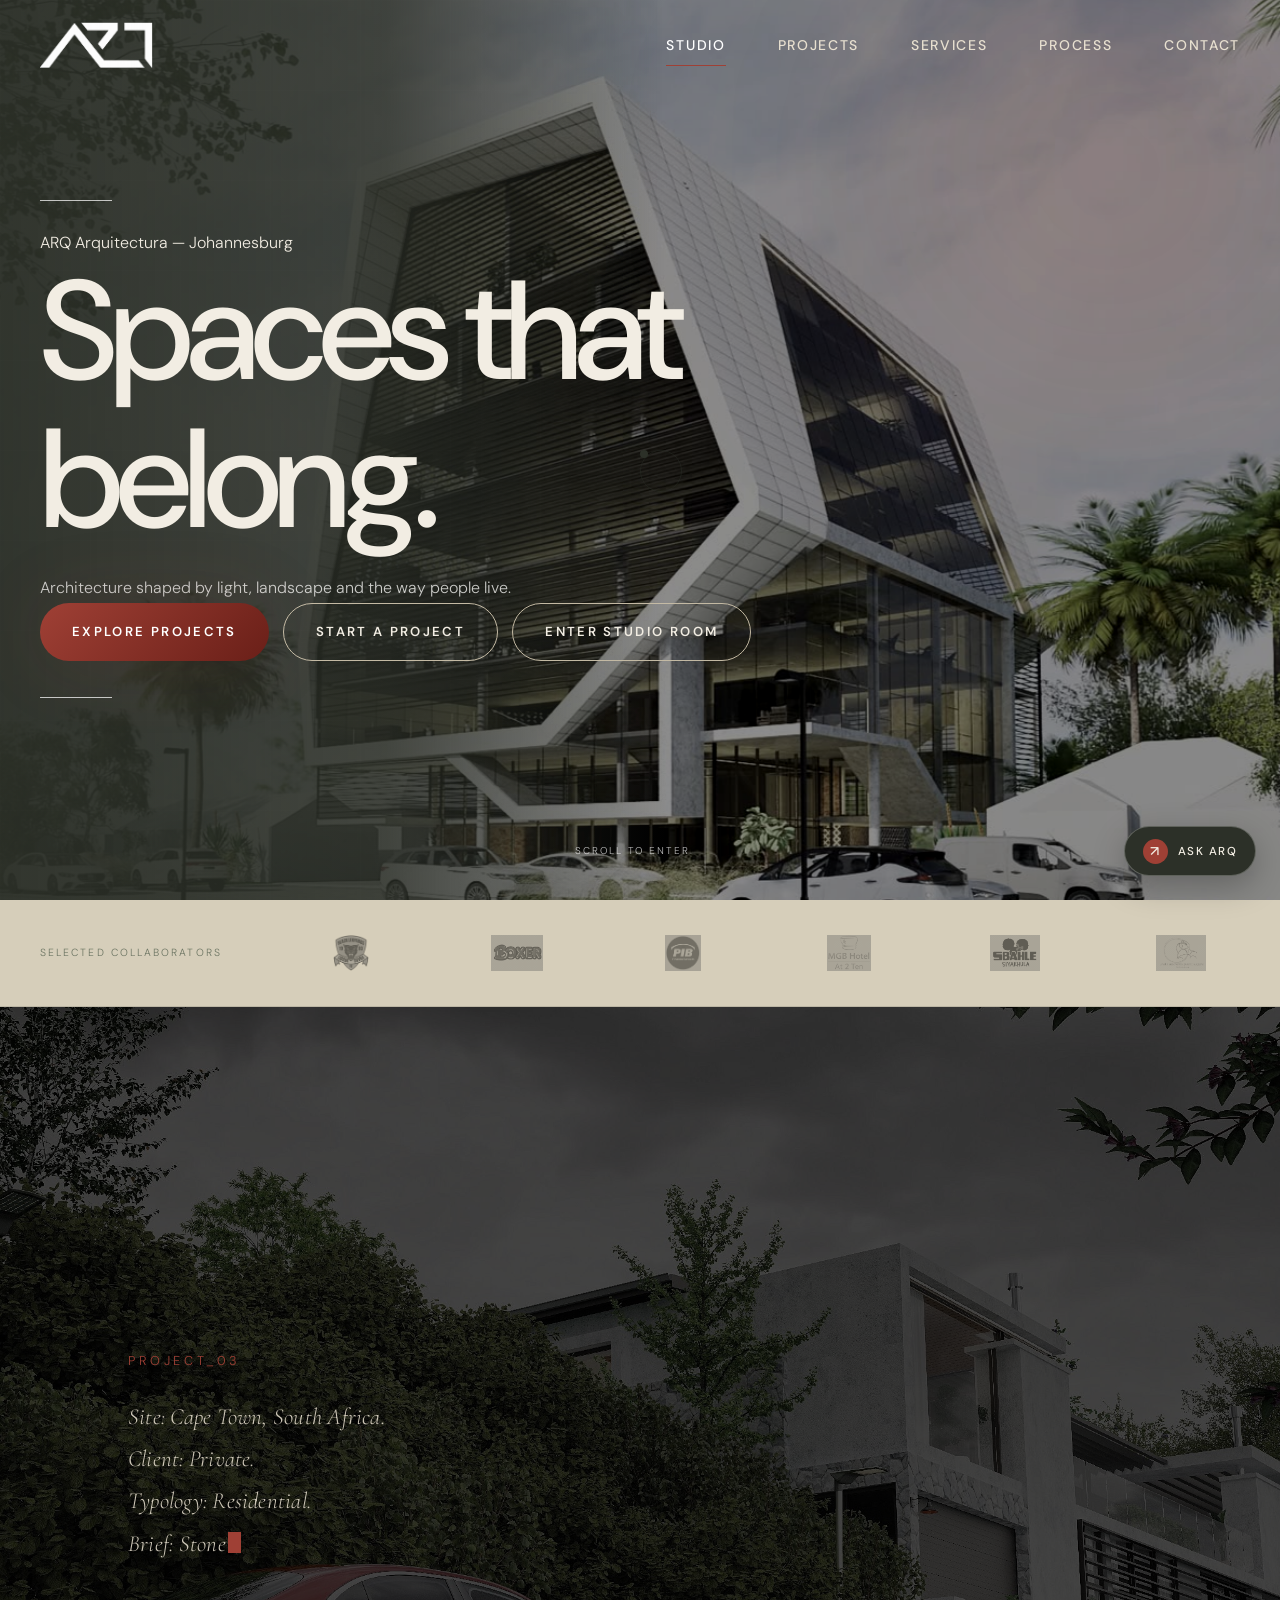
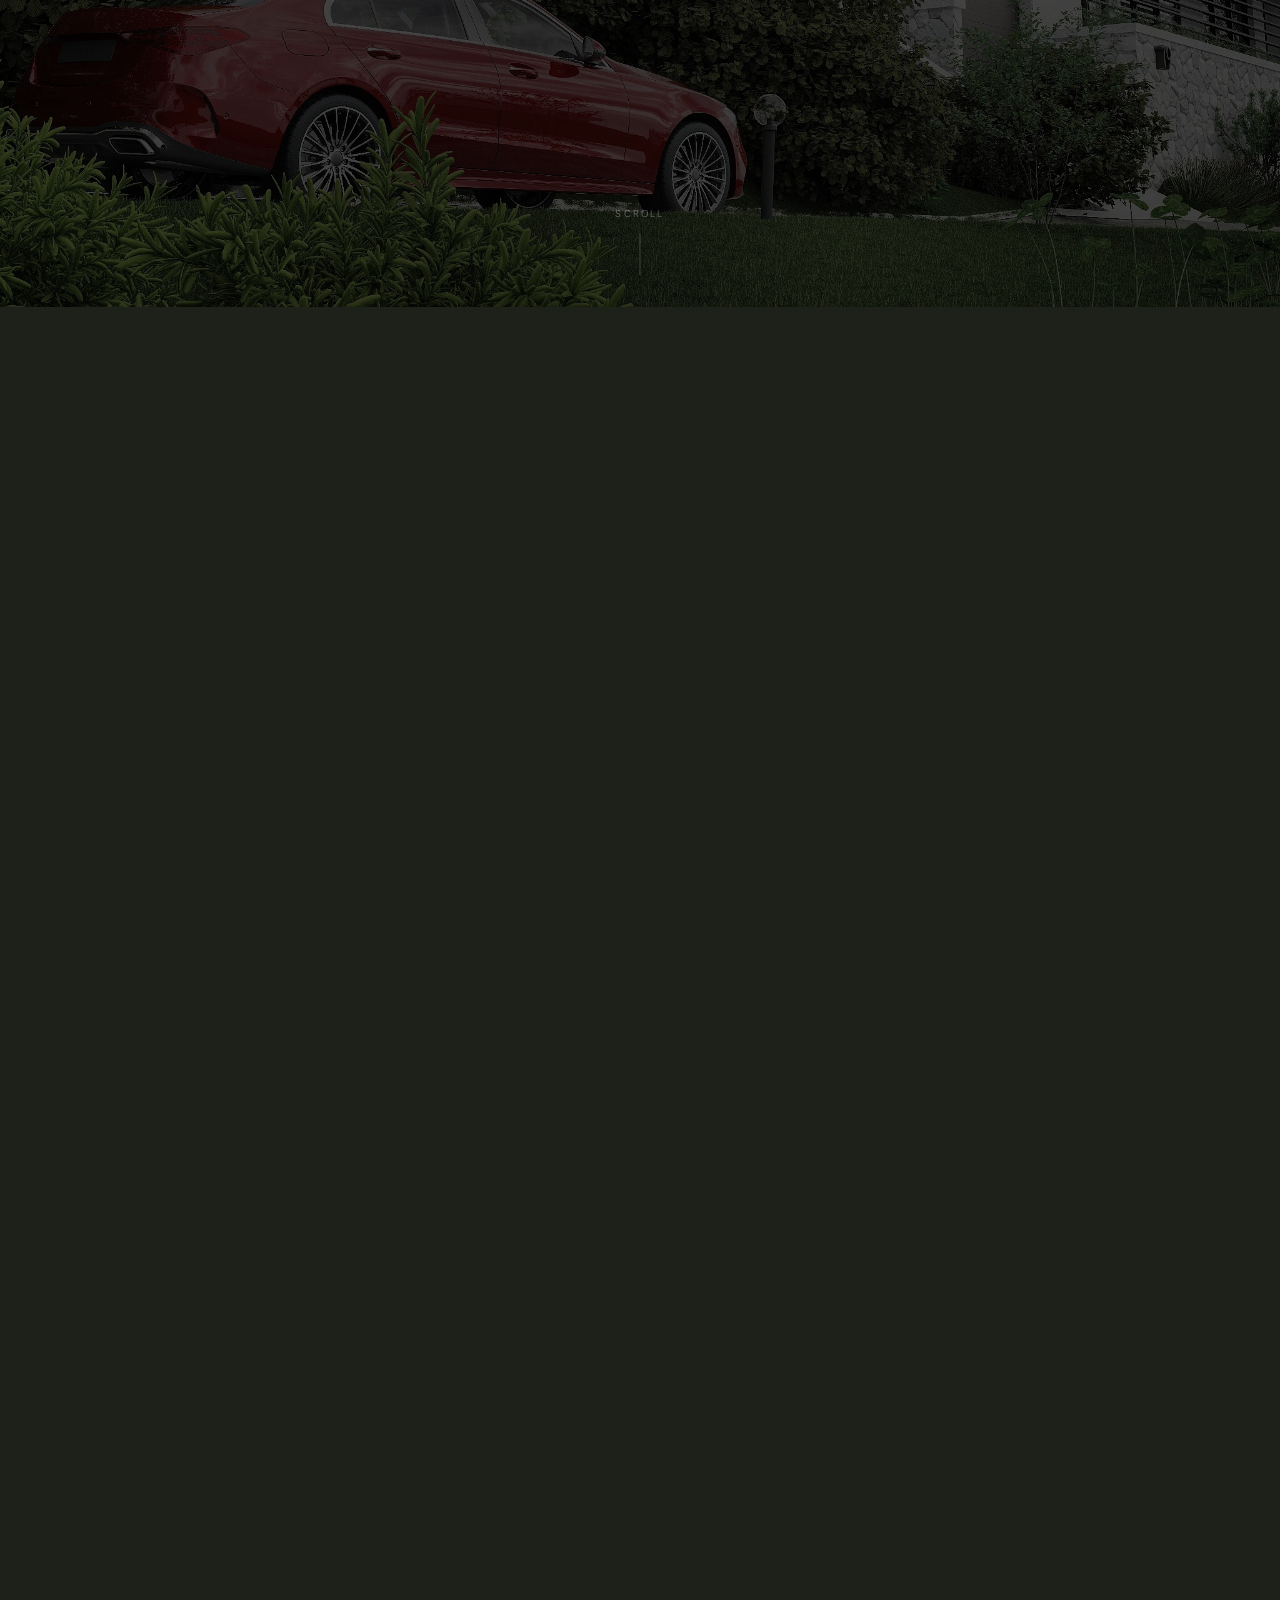
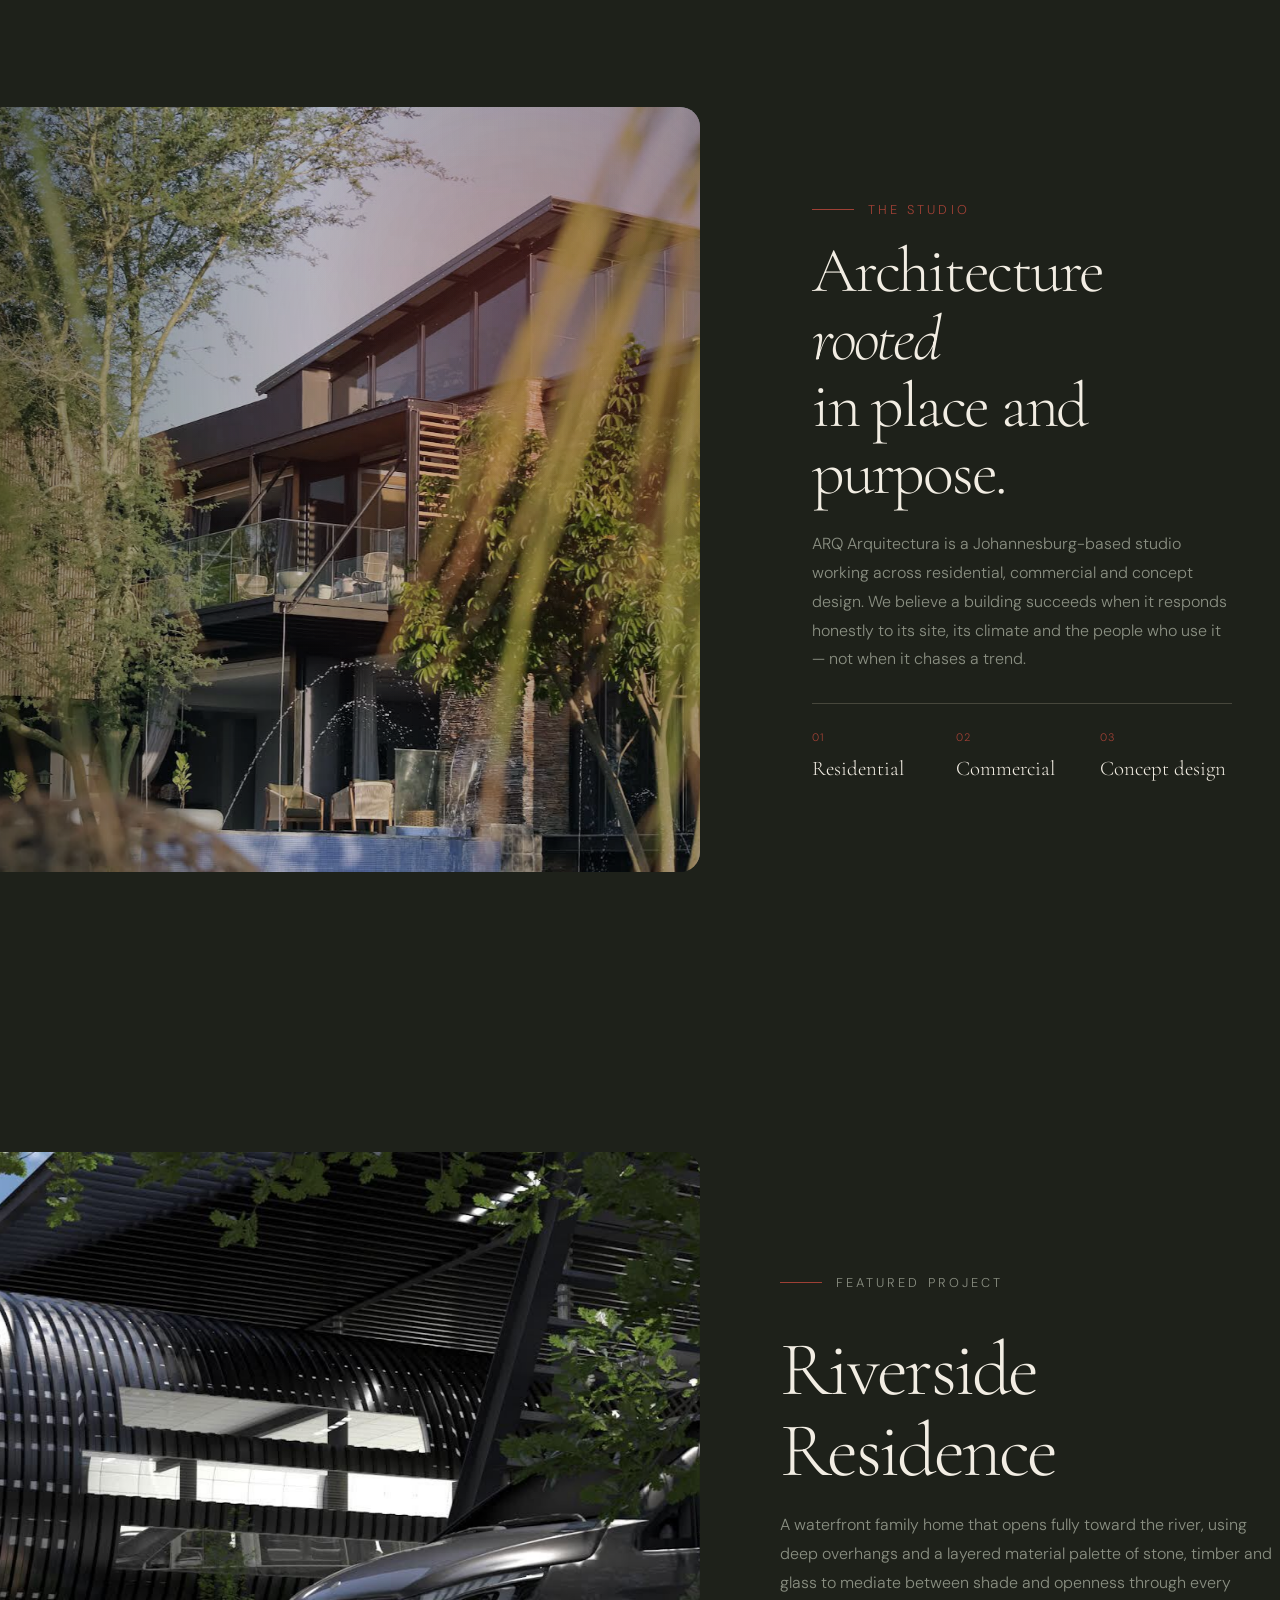
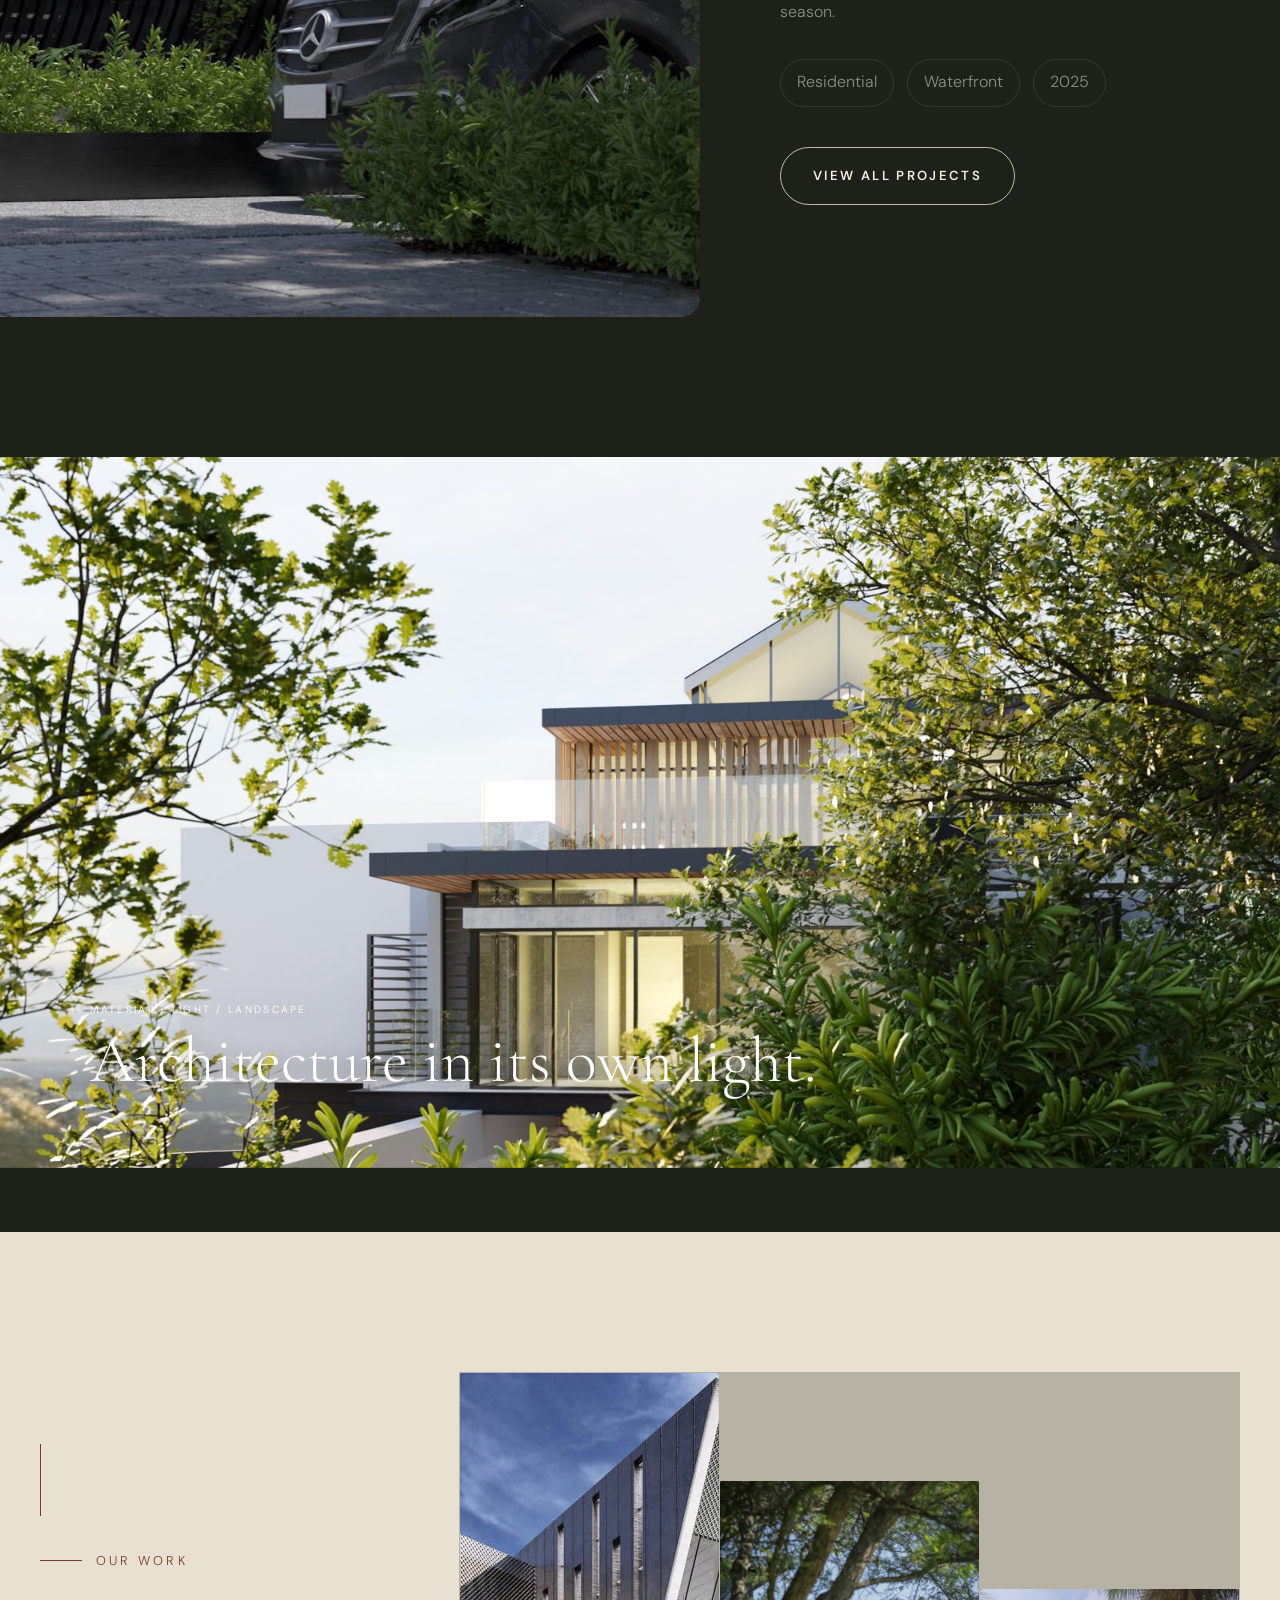
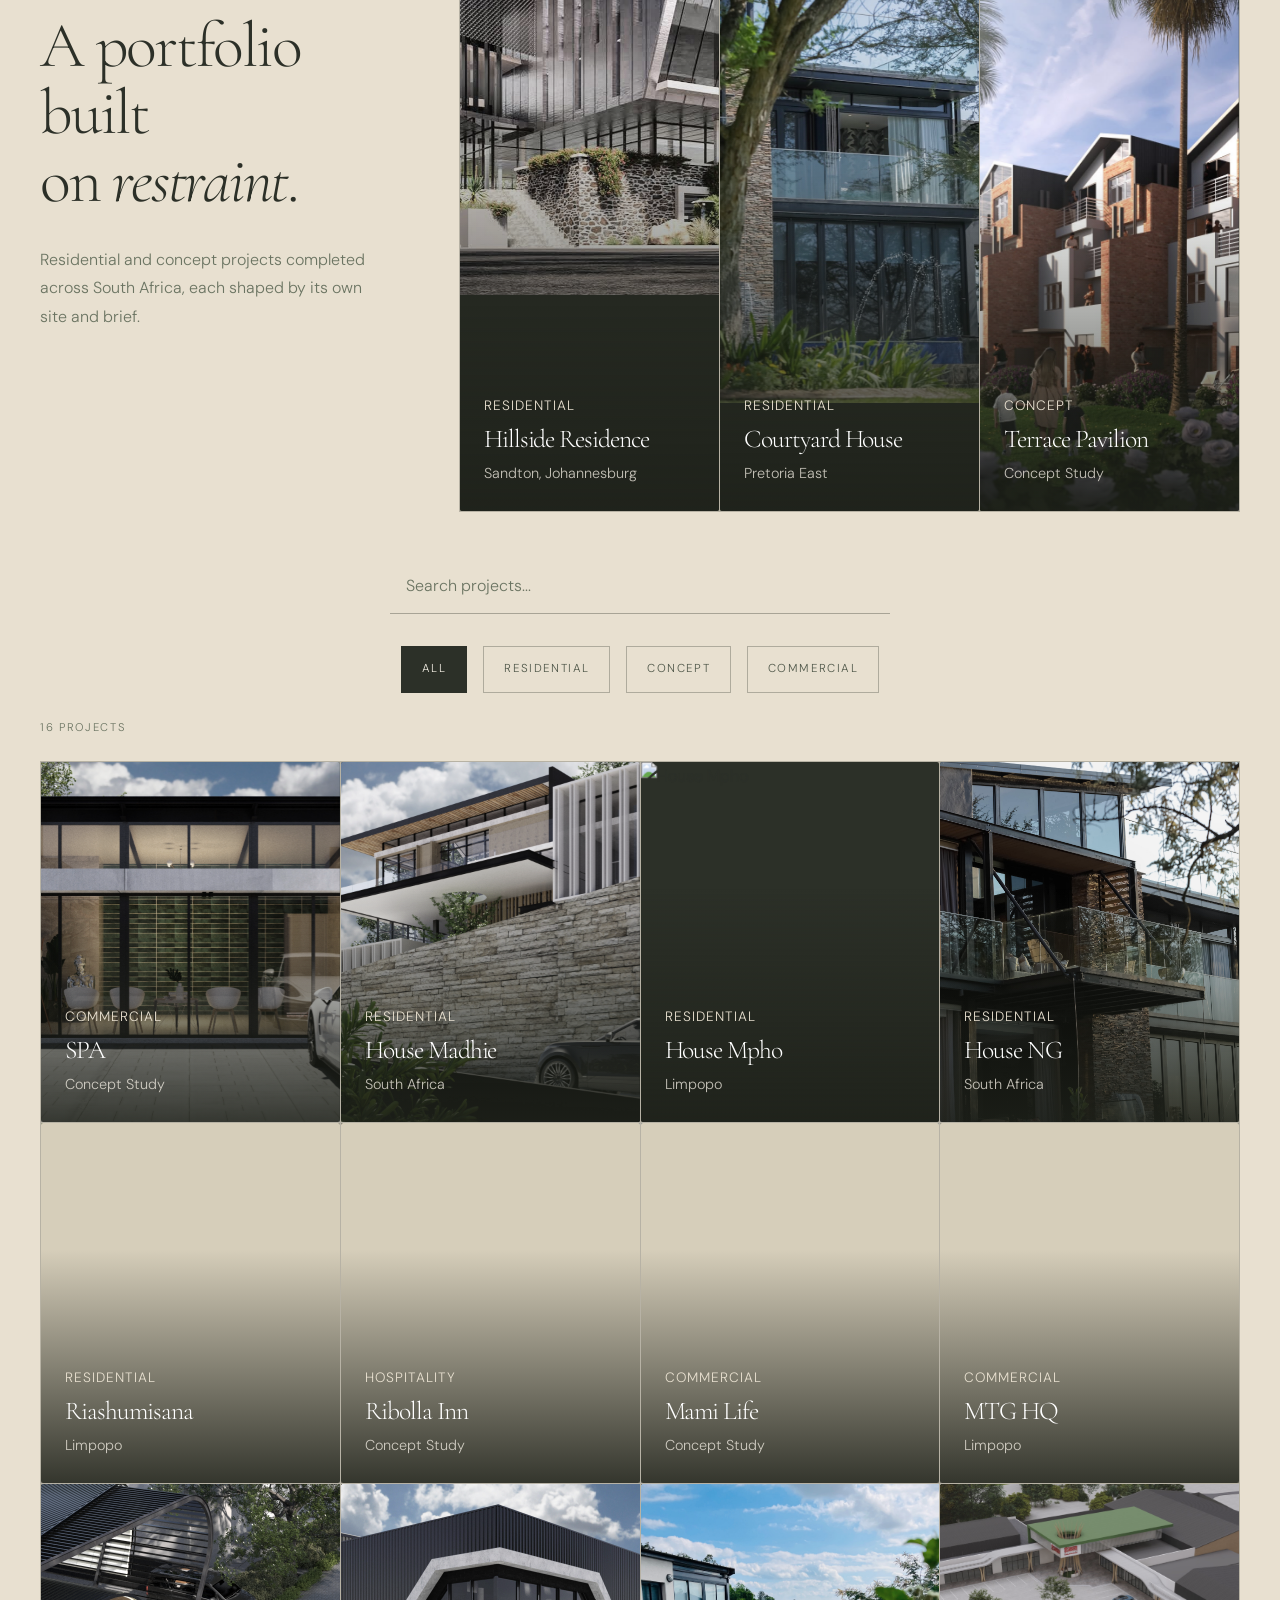
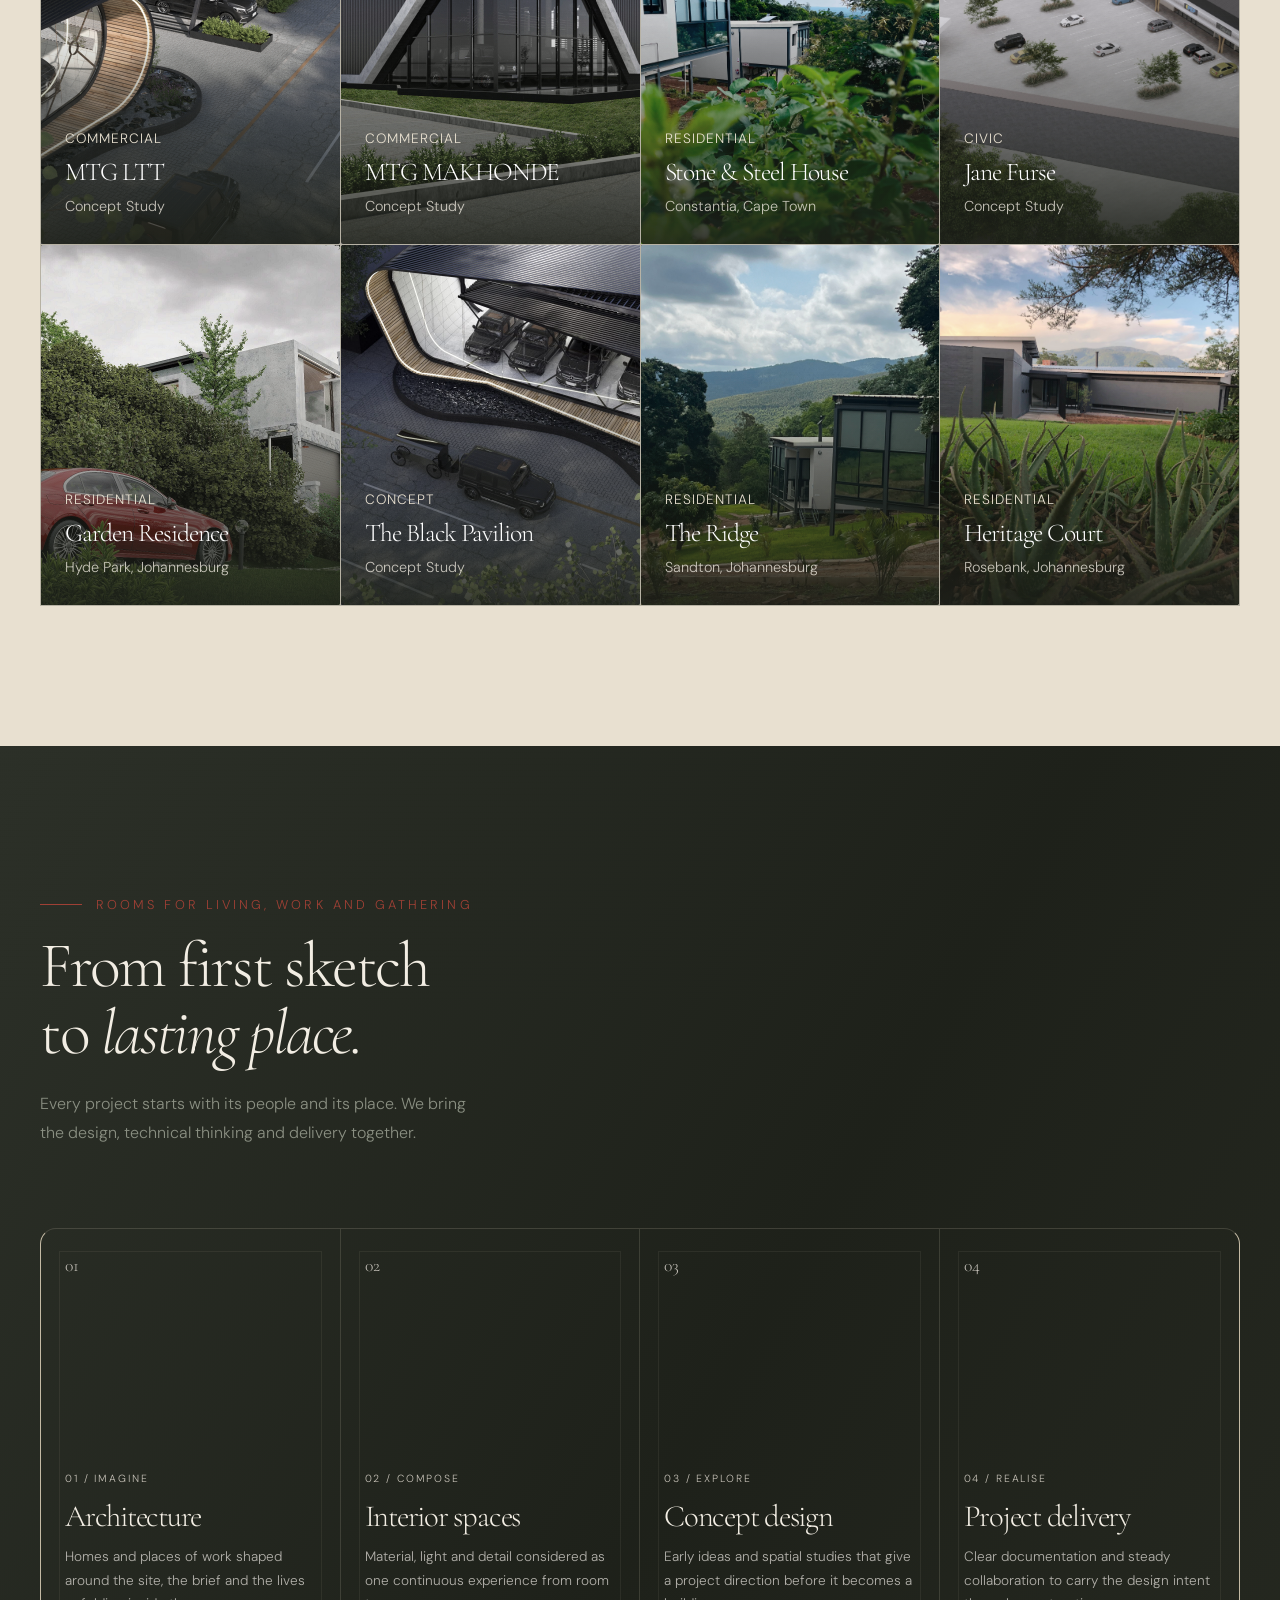
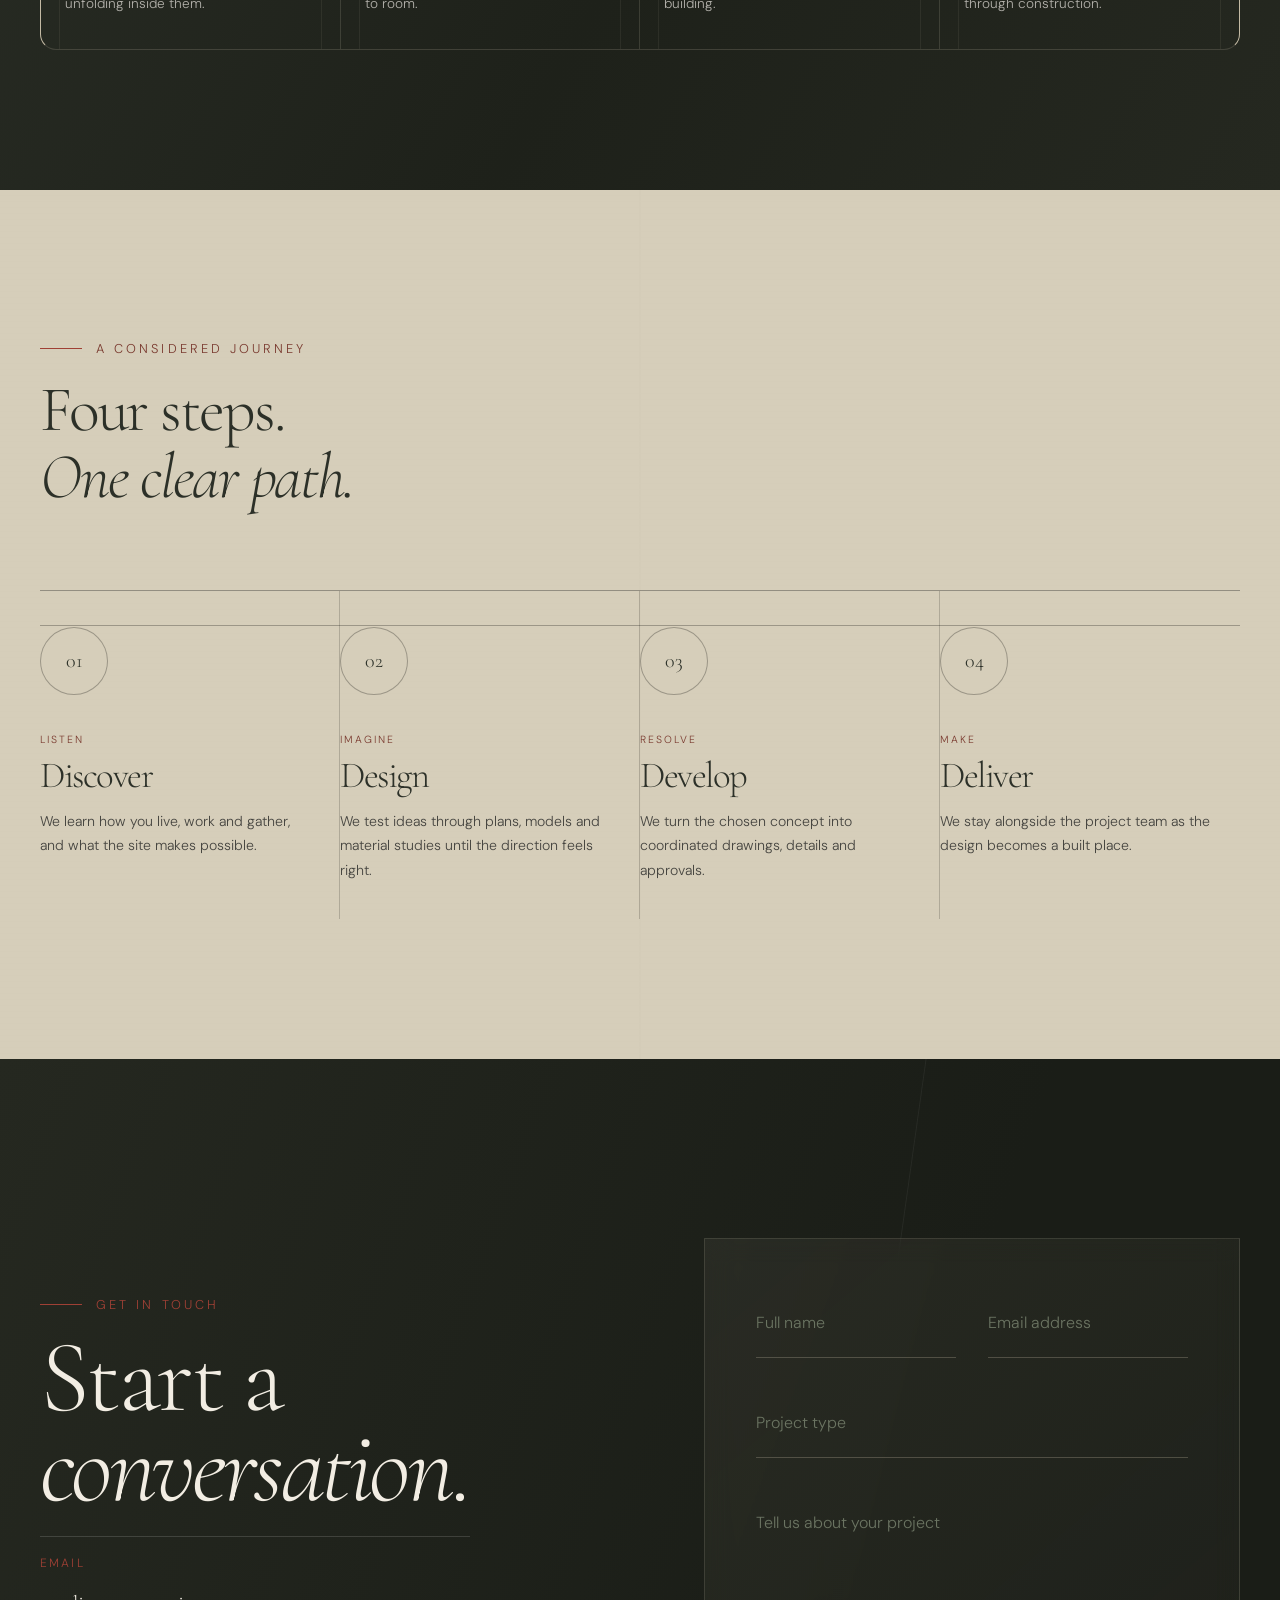
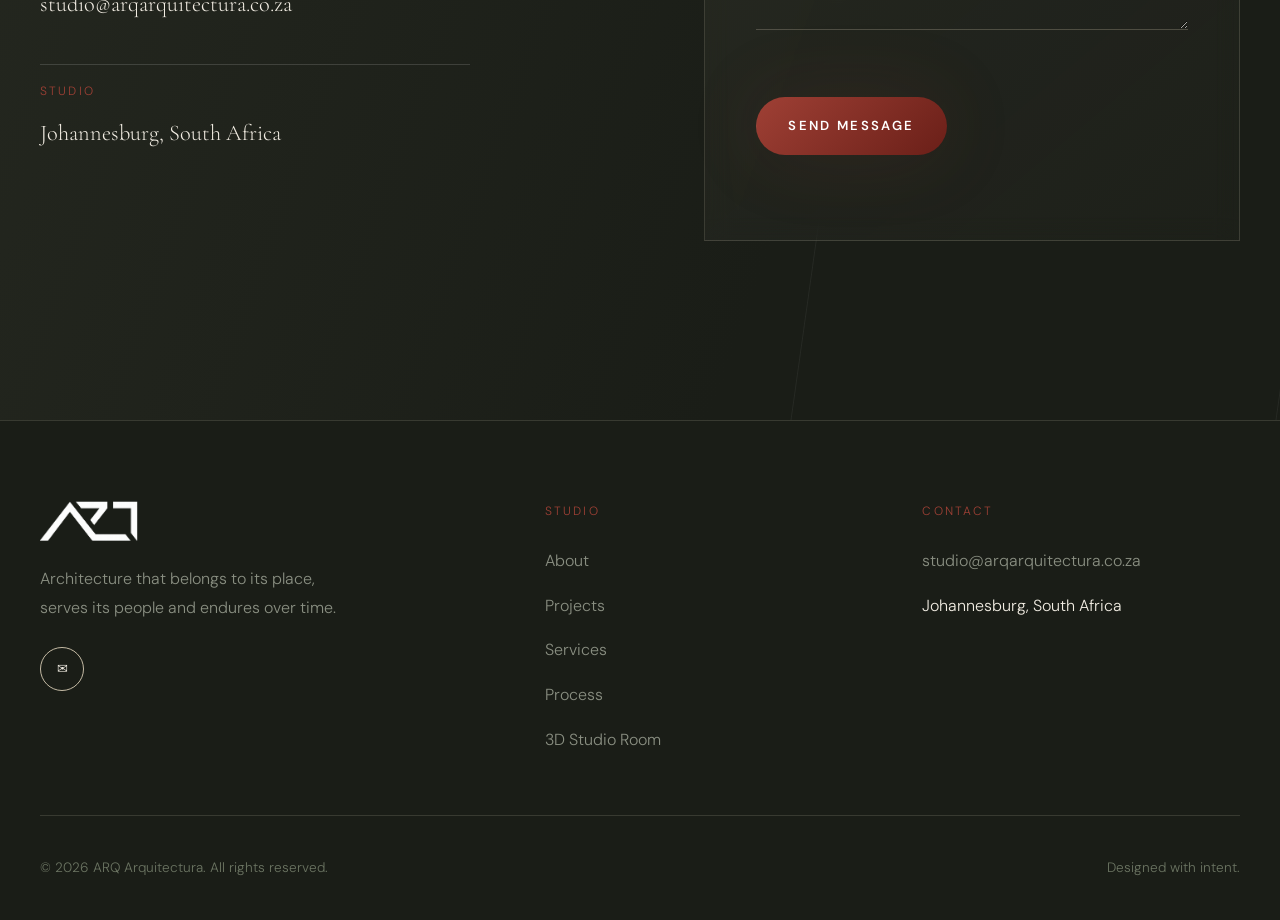
==== commit 1a6d191b: "fix: hero section design fix" ====
--- a/index.html
+++ b/index.html
@@ -89,8 +89,10 @@
       <!-- <div class="hero-overlay" aria-hidden="true"></div>  -->
      <div class="hero-grid"    aria-hidden="true"></div>
       <div class="hero-light"   aria-hidden="true"></div>
+      <div class="hero-tint" aria-hidden="true"></div>
 
       <div class="hero-content container">
+        <span class="hero-rule hero-rule-top" aria-hidden="true"></span>
         <p class="hero-tag">ARQ Arquitectura — Johannesburg</p>
 
         <h1 class="hero-title">
@@ -103,7 +105,9 @@
         <div class="hero-buttons">
           <a href="#portfolio" class="btn btn-primary">Explore Projects</a>
           <a href="#contact" class="btn btn-outline">Start a Project</a>
-        </div>
+          <a href="visaul/Mara-Ito-Concrete-Loft-Portfolio%20(1).html" class="btn btn-outline" target="_blank" rel="noopener">Enter Studio Room</a>
+        </div>
+        <span class="hero-rule hero-rule-bottom" aria-hidden="true"></span>
       </div>
       <a class="hero-scroll-cue" href="#walkthrough"><span>Scroll to enter</span><i aria-hidden="true"></i></a>
     </section>
@@ -691,6 +695,7 @@
             <a href="#portfolio">Projects</a>
             <a href="#services">Services</a>
             <a href="#process">Process</a>
+            <a href="visaul/Mara-Ito-Concrete-Loft-Portfolio%20(1).html" target="_blank" rel="noopener">3D Studio Room</a>
           </nav>
         </div>
 
--- a/css/hero.css
+++ b/css/hero.css
@@ -13,7 +13,9 @@
   padding-top: var(--nav-height);
   display: flex;
   align-items: center;
-  justify-content: center;
+  justify-content: flex-start;
+  padding-right: 40px;
+  padding-left: max(40px, calc((100vw - var(--container)) / 2));
   overflow: hidden;
   background: transparent;
 }
@@ -93,6 +95,61 @@
   position: relative;
   z-index: 10;
   width: min(860px, 100%);
+  margin-inline: 0;
+  opacity: 0;
+  transform: translate(-36px, 24px);
+  transition: opacity .9s ease .12s, transform 1s cubic-bezier(.22, .7, .2, 1) .12s;
+}
+
+/* ── Left-edge tint ── */
+
+.hero-tint {
+  position: absolute;
+  z-index: 1;
+  inset: 0 auto 0 0;
+  width: min(52vw, 820px);
+  background: linear-gradient(
+    90deg,
+    rgba(44, 48, 40, .94) 0%,
+    rgba(44, 48, 40, .76) 58%,
+    rgba(44, 48, 40, 0) 100%
+  );
+  transform: scaleX(0);
+  transform-origin: left center;
+  opacity: 0;
+  pointer-events: none;
+  transition: transform 1.1s cubic-bezier(.22, .7, .2, 1), opacity .7s ease;
+}
+
+body:not(.is-loading) .hero-tint {
+  transform: scaleX(1);
+  opacity: 1;
+}
+
+body:not(.is-loading) .hero-content {
+  opacity: 1;
+  transform: translateY(24px);
+}
+
+/* ── Thin rules that draw in with the copy ── */
+
+.hero-rule {
+  display: block;
+  width: 72px;
+  height: 1px;
+  background: rgba(255, 255, 255, .72);
+  transform: scaleX(0);
+  transform-origin: left center;
+  opacity: 0;
+  transition: transform .7s cubic-bezier(.22, .7, .2, 1), opacity .4s ease;
+}
+
+.hero-rule-top { margin-bottom: 28px; transition-delay: .15s; }
+.hero-rule-bottom { margin-top: 36px; transition-delay: .9s; }
+
+body:not(.is-loading) .hero-rule {
+  transform: scaleX(1);
+  opacity: 1;
 }
 
 .hero-buttons {
@@ -109,6 +166,8 @@
 }
 
 @media (max-width: 600px) {
+  #hero { padding-inline: 20px; }
+  .hero-tint { width: 100%; }
   .hero-buttons { flex-direction: column; }
   .hero-title span {
     display: block;
@@ -118,3 +177,12 @@
   .hero-content { will-change: transform; }
   .hero-background img { will-change: transform; transform-origin: center; }
 }
+
+@media (prefers-reduced-motion: reduce) {
+  .hero-tint,
+  .hero-content,
+  .hero-rule { transition: none; }
+  .hero-tint { transform: scaleX(1); opacity: 1; }
+  .hero-content { opacity: 1; transform: translateY(24px); }
+  .hero-rule { transform: scaleX(1); opacity: 1; }
+}
--- a/css/experience-ui.css
+++ b/css/experience-ui.css
@@ -15,7 +15,7 @@
 .page-transition.is-fading-out{opacity:1}
 .section-subtitle{letter-spacing:.24em}
 .section-title{letter-spacing:-.035em}
-#hero .hero-title{font-size:clamp(4.2rem,11vw,10rem);line-height:.98;letter-spacing:-.06em;max-width:none;margin:0 0 1.3rem}
+#hero .hero-title{font-family:var(--font-body);font-weight:500;font-size:clamp(4.2rem,11vw,10rem);line-height:1.05;letter-spacing:-.05em;max-width:none;margin:0 0 1.3rem}
 #hero .hero-title span{display:block;min-height:.98em}
 #hero .hero-title span[data-typing="true"]:after{content:"";display:inline-block;width:.045em;height:.72em;margin-left:.1em;background:currentColor;vertical-align:-.02em;animation:typing-caret .72s steps(2,end) infinite}
 #hero .hero-description{max-width:480px;color:rgba(245,245,243,.8)}
